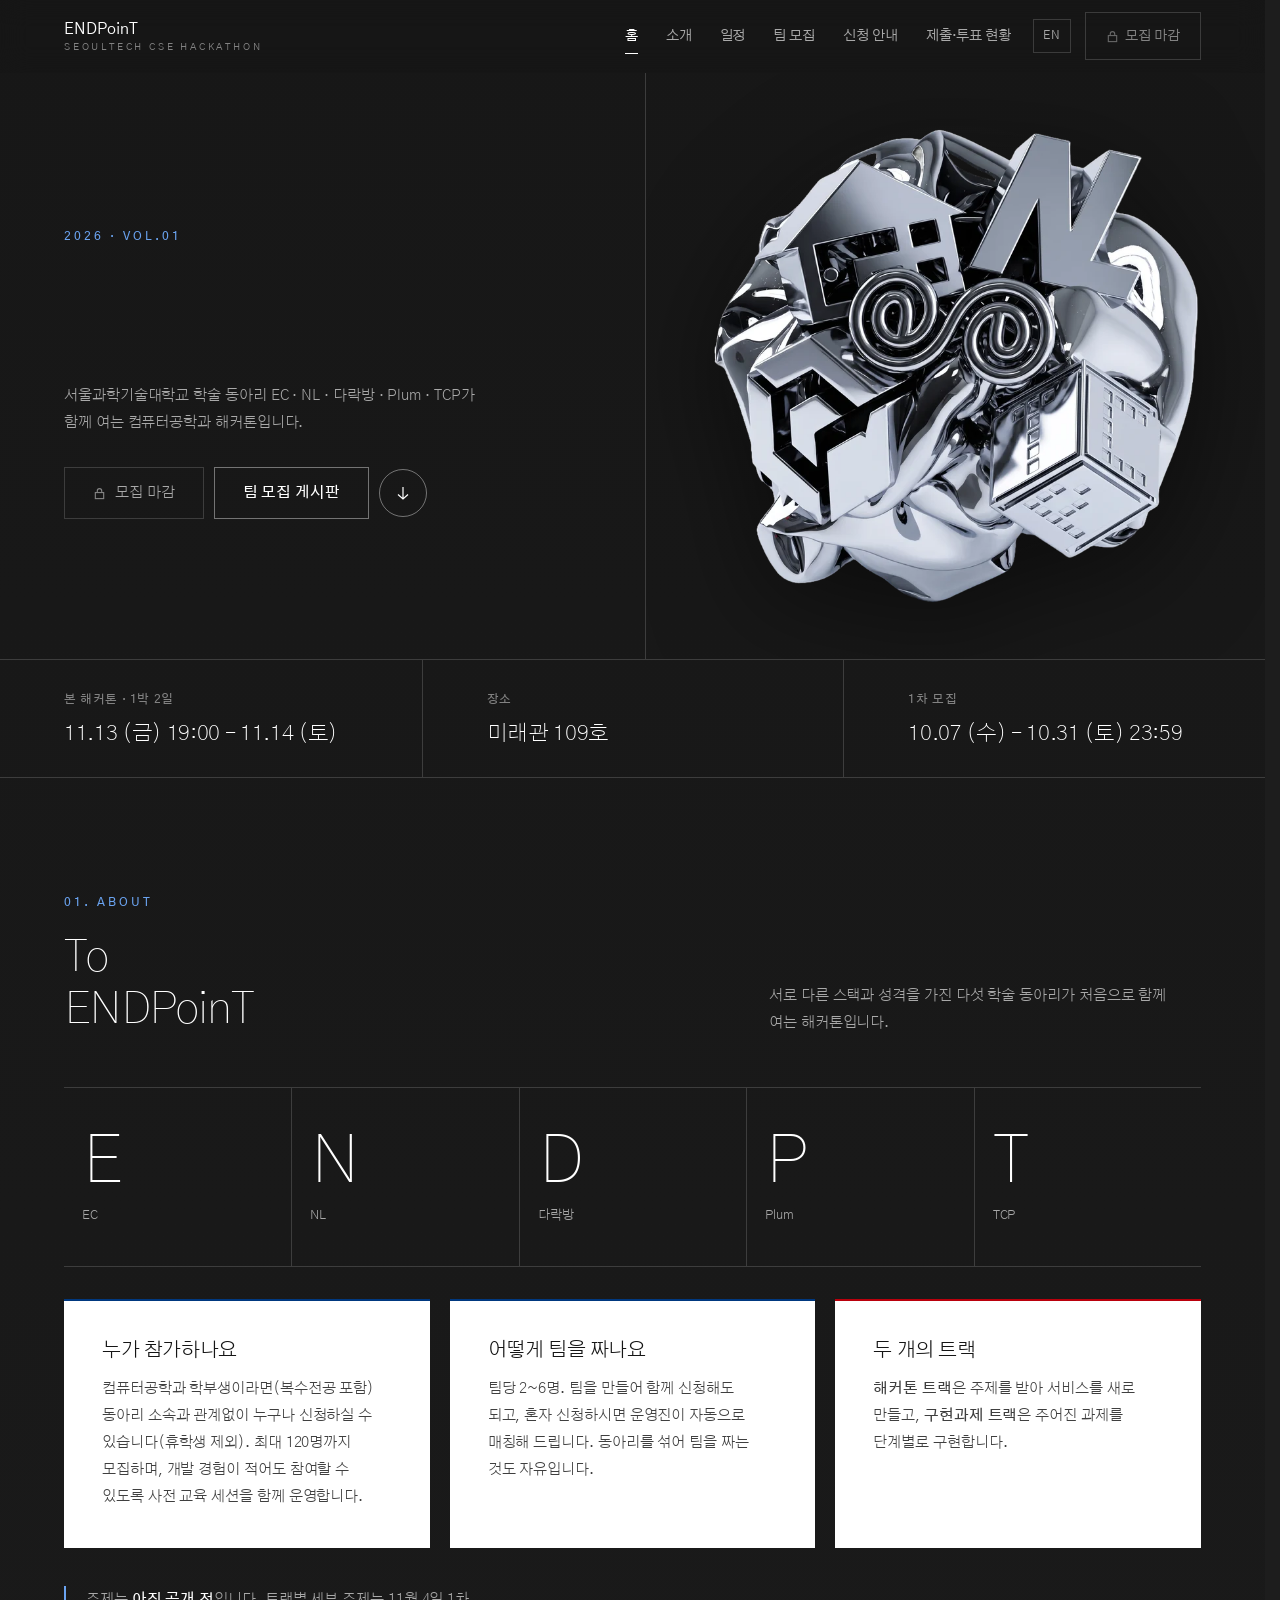
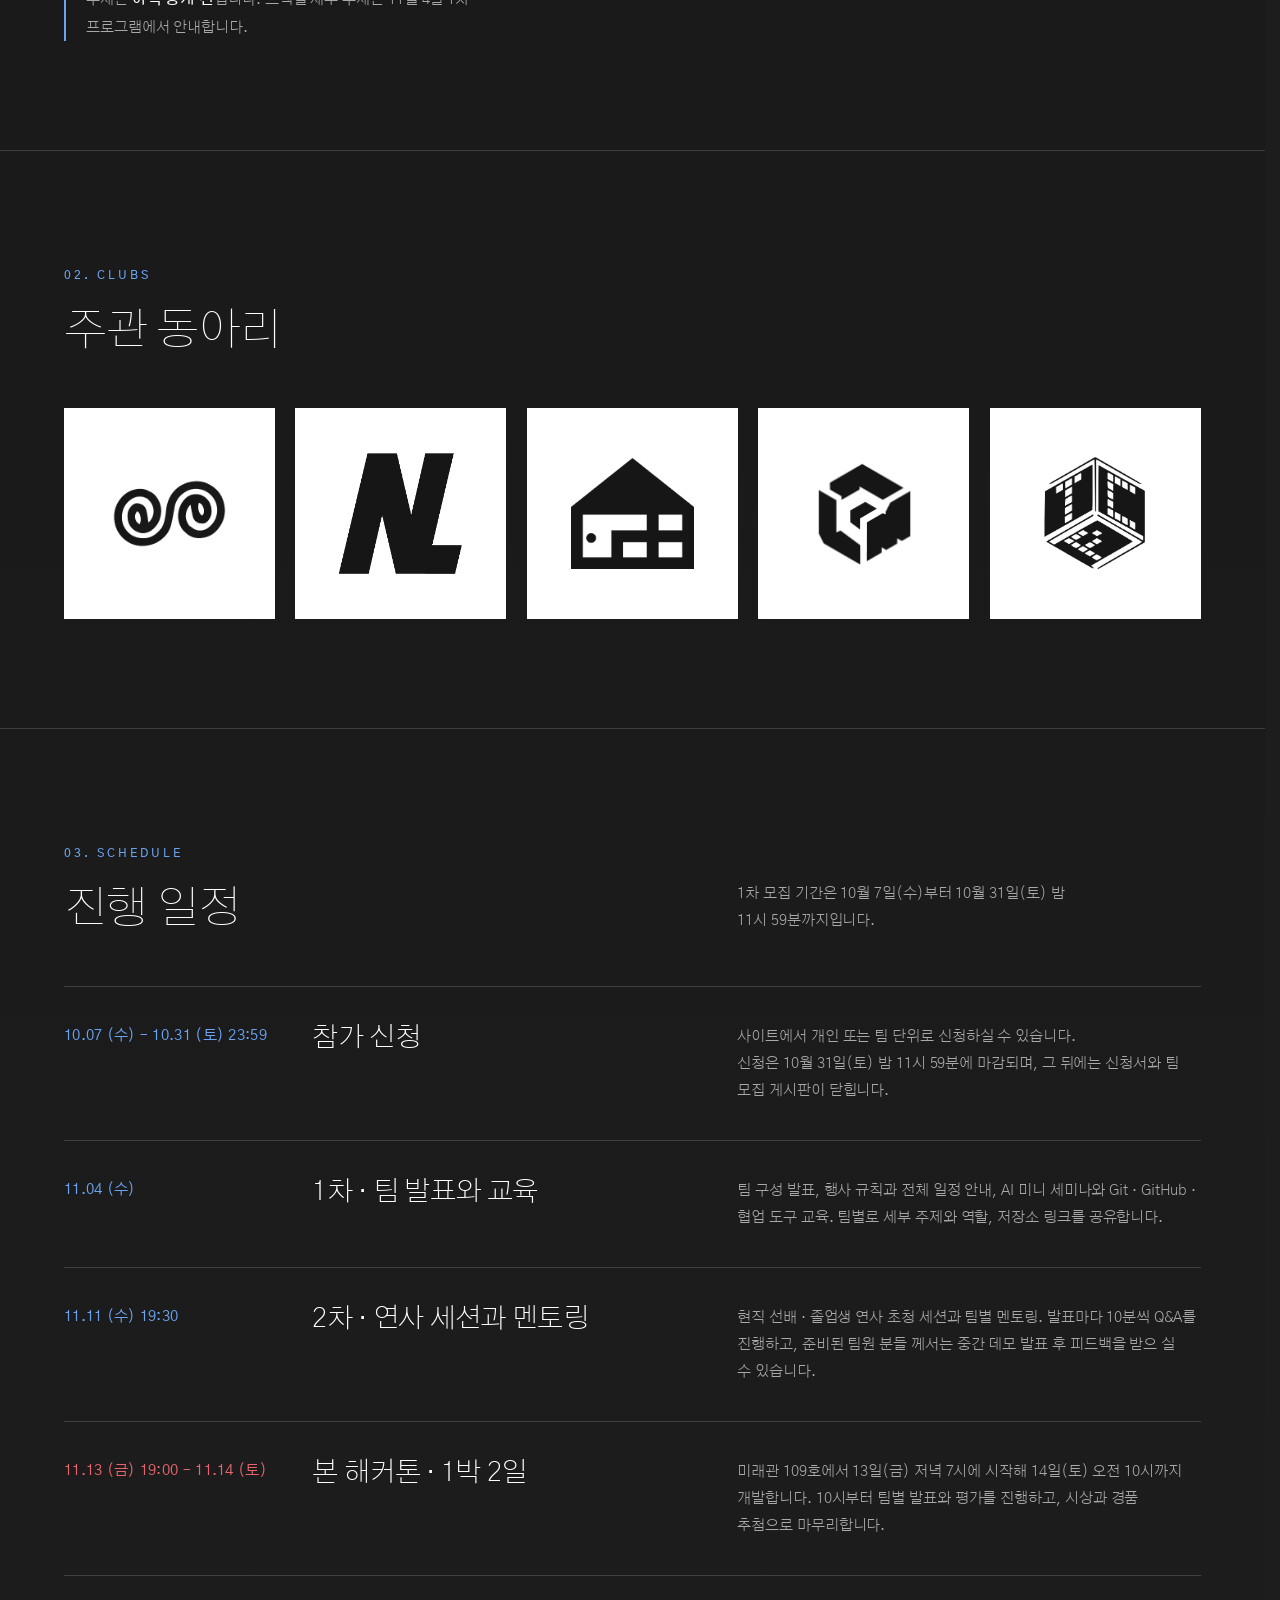
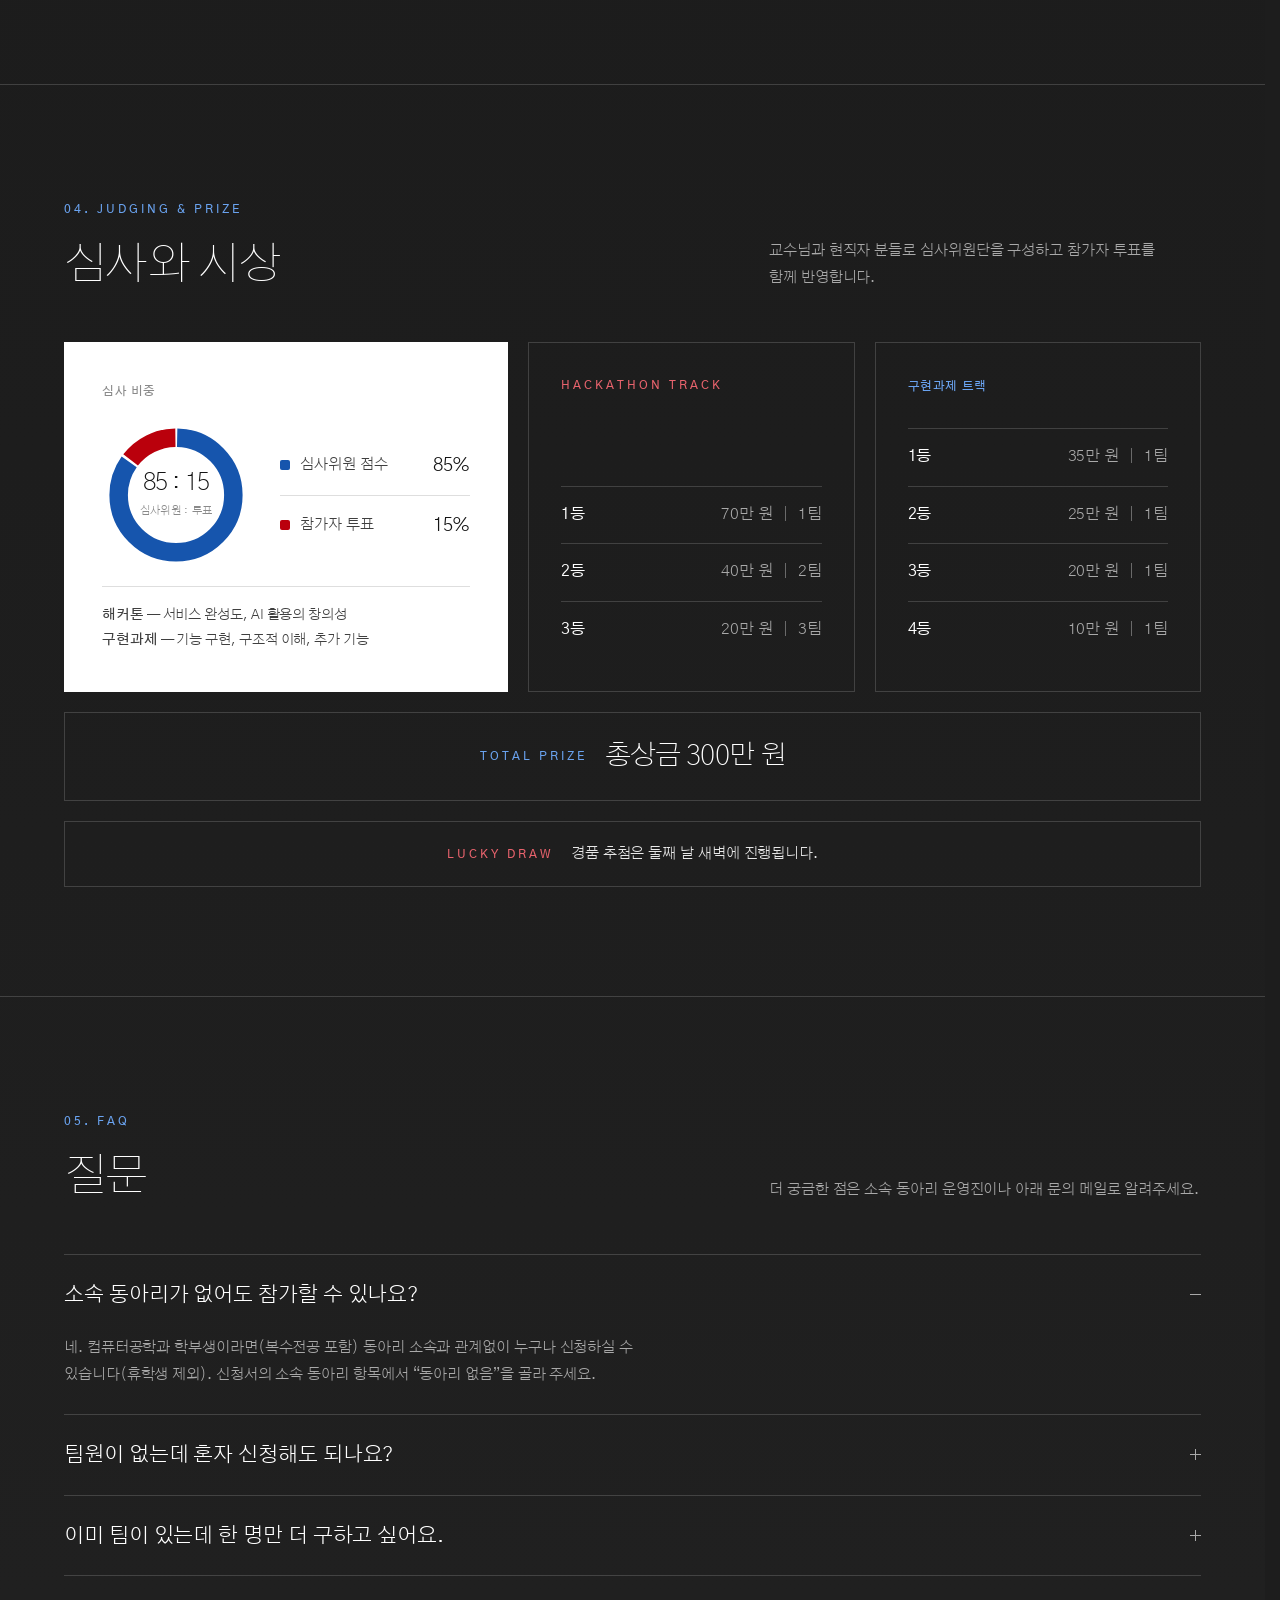
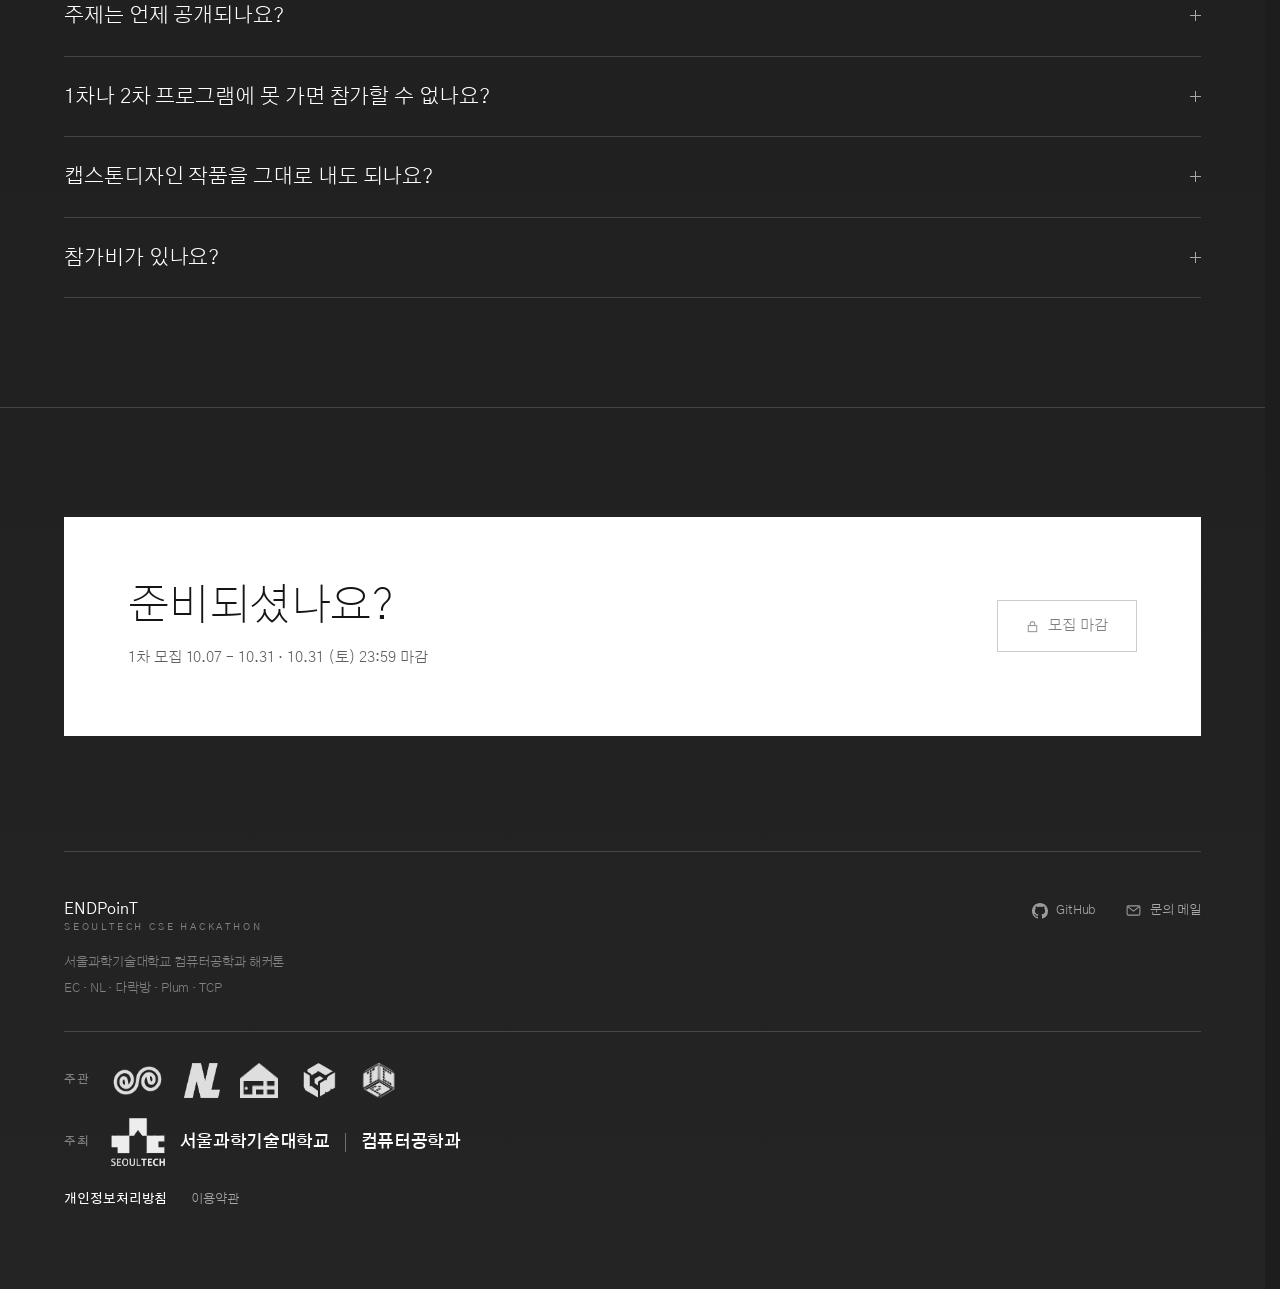
==== index.html @ ab423f7b "메뉴 정리: 행사 페이지 네 곳이 같은 메뉴 · 메인에서 투표로 바로 · '심사안내' 메인을 거쳐 돌아가게 되던 길(제출 → 홈 → 메인 → 현황, 메인 → 현황 → 투표)을 없앤" ====
<!doctype html>
<html lang="ko">
<head>
<meta charset="utf-8">
<meta name="viewport" content="width=device-width, initial-scale=1, viewport-fit=cover">
<meta name="theme-color" content="#191919">
<script>document.documentElement.className+=" js";</script>
<title>ENDPoinT</title>
<meta name="description" content="서울과학기술대학교 컴퓨터공학과 해커톤 ENDPoinT. 컴퓨터공학과 주최 · 5개 학술 동아리 주관, 2026년 11월 13일–14일, 1박 2일.">
<!-- 엠블럼: 탭 아이콘 · 홈 화면 아이콘 -->
<link rel="icon" href="assets/img/icon-192.png" sizes="192x192" type="image/png">
<link rel="icon" href="assets/img/icon-512.png" sizes="512x512" type="image/png">
<link rel="apple-touch-icon" href="assets/img/apple-touch-icon.png">
<!-- 카카오톡·메신저로 링크를 보냈을 때 뜨는 카드 -->
<meta property="og:type" content="website">
<meta property="og:site_name" content="ENDPoinT">
<meta property="og:locale" content="ko_KR">
<meta property="og:title" content="ENDPoinT — 서울과학기술대학교 컴퓨터공학과 해커톤">
<meta property="og:description" content="EC · NL · 다락방 · Plum · TCP가 함께 여는 컴퓨터공학과 해커톤. 2026년 11월 13일–14일, 1박 2일, 미래관 109호.">
<meta property="og:url" content="https://2026endpoint.github.io/">
<link rel="alternate" hreflang="ko" href="https://2026endpoint.github.io/">
<link rel="alternate" hreflang="en" href="https://2026endpoint.github.io/en/">
<meta property="og:image" content="https://2026endpoint.github.io/assets/img/og.jpg">
<meta property="og:image:width" content="1200">
<meta property="og:image:height" content="630">
<meta property="og:image:alt" content="ENDPoinT 엠블럼">
<meta name="twitter:card" content="summary_large_image">
<link rel="preconnect" href="https://fonts.googleapis.com">
<link rel="preconnect" href="https://fonts.gstatic.com" crossorigin>
<link rel="stylesheet" href="https://fonts.googleapis.com/css2?family=Gothic+A1:wght@100;200;300;400;500;600;700&display=swap">
<!-- 로그인·신청서·게시판이 쓰는 구글 서버와 미리 손을 잡아 둔다. 첫 요청에서 DNS 조회와
     TLS 악수에 드는 0.2~0.4초를 페이지가 그려지는 동안 미리 치러 두는 것이다.
     script.googleusercontent.com 은 /exec 가 결과를 넘겨주는 곳이라 같이 걸어 둔다. -->
<!-- 첫 화면을 채우는 엠블럼은 화면 폭에 맞는 크기 하나만 미리 받아 둔다 -->
<link rel="preload" as="image" type="image/webp"
      imagesrcset="assets/img/hero-512.webp 512w, assets/img/hero-768.webp 768w, assets/img/hero-1024.webp 1024w, assets/img/hero-1536.webp 1536w"
      imagesizes="(max-width:1060px) 360px, 520px">
<link rel="preconnect" href="https://accounts.google.com">
<link rel="preconnect" href="https://script.google.com">
<link rel="preconnect" href="https://script.googleusercontent.com">
<style>
:root{
  --ink:#191919; --ink-2:#1F1F1F; --ink-3:#252525;
  --paper:#FFFFFF; --paper-ink:#151515;
  --fg:#E8E8E8; --dim:#A9A9A9; --dim-2:#828282;
  --line:rgba(255,255,255,.16); --line-k:rgba(0,0,0,.13);
  --blue:#6AA3F0; --blue-k:#00387F; --red:#E8636D; --red-k:#BA000C;
  --font:"Gothic A1",-apple-system,BlinkMacSystemFont,"Apple SD Gothic Neo","Malgun Gothic",Pretendard,system-ui,sans-serif;
  --ease:cubic-bezier(.22,.61,.36,1);
  --hdr-rgb:23,23,23;
  --gut:clamp(20px,5vw,76px);
  --maxw:1340px;
}
*{box-sizing:border-box}
html{scroll-behavior:smooth;background:linear-gradient(180deg,#171717 0%,#1A1A1A 30%,#1D1D1D 60%,#212121 85%,#242424 100%);background-repeat:no-repeat;min-height:100vh;-webkit-text-size-adjust:100%;text-size-adjust:100%;overflow-x:hidden}
body{margin:0;color:var(--fg);font-family:var(--font);font-weight:300;font-size:16px;line-height:1.85;
  letter-spacing:-.005em;-webkit-font-smoothing:antialiased;overflow-x:clip}
  
img{max-width:100%;display:block}
h1,h2,h3{margin:0;font-weight:200;letter-spacing:-.02em;line-height:1.14;color:#fff}
p{margin:0}
a{color:inherit}
strong,b{font-weight:500}
.wrap{max-width:var(--maxw);margin:0 auto;padding-inline:var(--gut)}
.lab{font-size:10.5px;letter-spacing:.26em;text-transform:uppercase;font-weight:500;color:var(--dim-2);display:inline-block}
.lab.blue{color:var(--blue)} .lab.red{color:var(--red)}
hr.rule{height:1px;background:var(--line);border:0;margin:0;transform-origin:left}

/* ================= motion ================= */
.js [data-anim]{opacity:0;transform:translateY(20px);
  transition:opacity .95s var(--ease),transform .95s var(--ease);transition-delay:var(--d,0s)}
.js [data-anim].in{opacity:1;transform:none}
.js [data-anim="fade"]{transform:none}
.js [data-anim="line"]{opacity:1;transform:scaleX(0);transition:transform 1.1s var(--ease);transition-delay:var(--d,0s)}
.js [data-anim="line"].in{transform:scaleX(1)}
.js [data-anim="mask"]{opacity:1;transform:none;overflow:hidden;display:block}
.js [data-anim="mask"]>span{display:block;transform:translateY(112%);
  transition:transform 1.05s var(--ease);transition-delay:var(--d,0s)}
.js [data-anim="mask"].in>span{transform:none}
.js [data-anim="plate"]{opacity:0;transform:translateY(26px) scale(.985);
  transition:opacity 1.15s var(--ease),transform 1.15s var(--ease);transition-delay:var(--d,0s)}
.js [data-anim="plate"].in{opacity:1;transform:none}
.wm{white-space:nowrap}
.js .wm span{display:inline-block;opacity:0;transform:translateX(-.34em);filter:blur(4px);
  transition:opacity .62s var(--ease),transform .72s var(--ease),filter .62s var(--ease);
  transition-delay:calc(var(--i,0) * 62ms)}
.js .wm.in span{opacity:1;transform:none;filter:none}
.view{display:none}
.view.on{display:block}
.js .view.on{animation:viewIn .6s var(--ease) both}
/* 떠오르는 움직임(translateY)은 뺐다 — 다른 화면에서 '일정' 등을 누르면 그 움직임 도중에 위치를 재서
   제목이 헤더 밑으로 12px 숨었다 (1008) */
@keyframes viewIn{from{opacity:0}to{opacity:1}}
@media (prefers-reduced-motion:reduce){
  html{scroll-behavior:auto}
  [data-anim],[data-anim].in,.wm span,[data-anim="mask"]>span,.post{opacity:1!important;transform:none!important;transition:none!important;animation:none!important}
  .view.on{animation:none}
  .parallax{transform:none!important}
}

/* ================= header ================= */
header.top{position:sticky;top:0;z-index:60;background:rgba(var(--hdr-rgb),.78);
  -webkit-backdrop-filter:blur(14px) saturate(140%);backdrop-filter:blur(14px) saturate(140%);
  border-bottom:1px solid transparent;transition:border-color .4s var(--ease),background .4s var(--ease)}
header.top.scrolled{border-bottom-color:var(--line);background:rgba(var(--hdr-rgb),.94)}
.top-in{display:grid;grid-template-columns:1fr auto 1fr;align-items:center;gap:16px;min-height:72px}
.top-in>nav{justify-self:end}

/* 헤더 가운데 로그인 위젯 — 사이트 전체의 로그인/로그아웃은 여기서 */
.top-auth{display:flex;align-items:center;justify-content:center;min-height:36px}
.top-auth[hidden]{display:none}   /* 모집 기간이 아닐 때. display:flex 가 기본 [hidden] 을 이기므로 */
.top-auth .g-wide{display:block}
.top-auth .g-icon{display:none}
.top-auth .who{display:flex;align-items:center;gap:10px}
.top-auth .who img{width:28px;height:28px;border-radius:50%;background:rgba(255,255,255,.06);flex-shrink:0}
.top-auth .who .nm{font-size:13px;font-weight:400;color:#fff;max-width:14ch;overflow:hidden;text-overflow:ellipsis;white-space:nowrap}
.top-auth .tiny{height:30px;padding:0 12px;border:1px solid rgba(255,255,255,.34);background:transparent;color:#fff;
  font-family:var(--font);font-size:12px;font-weight:500;cursor:pointer;white-space:nowrap;transition:background .3s var(--ease),color .3s var(--ease)}
.top-auth .tiny:hover{background:#fff;color:#151515}
.top-auth .tiny.fill{background:#fff;color:#151515}
.top-auth .tiny.fill:hover{background:var(--dim)}
.mark{text-decoration:none;display:block;line-height:1.4}
.mark b{display:block;font-size:16px;font-weight:400;letter-spacing:.01em;color:#fff}
.mark span{display:block;font-size:9px;letter-spacing:.28em;text-transform:uppercase;color:var(--dim-2);font-weight:400}
.top nav{display:flex;align-items:center;gap:0;flex-wrap:wrap;justify-content:flex-end}
.top nav a{position:relative;font-size:13.5px;font-weight:400;color:var(--dim);text-decoration:none;padding:8px 14px;transition:color .3s var(--ease)}
.top nav a::after{content:"";position:absolute;left:14px;right:14px;bottom:2px;height:1px;background:#fff;
  transform:scaleX(0);transform-origin:right;transition:transform .45s var(--ease)}
.top nav a:hover{color:#fff}
.top nav a:hover::after,.top nav a.on::after{transform:scaleX(1);transform-origin:left}
.top nav a.on{color:#fff}
.top nav a.apply{margin-left:14px;background:#fff;color:#151515;font-weight:500;padding:11px 20px}
.top nav a.apply::after{display:none}
.top nav a.apply:hover{background:var(--dim)}
/* 모집 기간 밖 — 흰 알약을 조용한 안내 라벨로 (자물쇠 아이콘이 들어가므로 inline-flex) */
.top nav a.apply.gated{display:inline-flex;align-items:center;gap:6px;background:transparent;color:var(--dim-2);
  border:1px solid var(--line);font-weight:400;cursor:default}
.top nav a.apply.gated:hover{background:transparent;color:var(--dim-2)}
/* 언어 전환 (KO ↔ EN) */
.top nav a.lang{margin-left:8px;padding:5px 9px;font-size:11.5px;letter-spacing:.1em;border:1px solid var(--line)}
.top nav a.lang::after{display:none}
.top nav a.lang:hover{border-color:rgba(255,255,255,.5)}
.top nav a.apply.gated svg{opacity:.75}
.progress{position:fixed;top:0;left:0;height:2px;width:100%;transform:scaleX(0);transform-origin:left;
  background:linear-gradient(90deg,var(--blue),#fff);z-index:70;pointer-events:none}

/* ================= hero ================= */
.hero{border-bottom:1px solid var(--line);overflow:hidden}
.hero-grid{display:grid;grid-template-columns:minmax(0,1.02fr) minmax(0,.98fr);min-height:clamp(440px,64vh,660px)}
.hero-txt{padding:clamp(48px,7vw,96px) var(--gut) clamp(44px,6vw,80px);
  max-width:calc(var(--maxw)*.52 + var(--gut));margin-left:auto;width:100%;
  display:flex;flex-direction:column;justify-content:center;gap:22px}
.hero-img{position:relative;border-left:1px solid var(--line);
  background:radial-gradient(58% 56% at 50% 46%,rgba(255,255,255,.07),rgba(255,255,255,0) 72%);
  display:grid;place-items:center;padding:clamp(20px,3.2vw,52px);overflow:hidden}
/* 엠블럼은 가로·세로 둘 다 화면에 맞춰 줄인다 (세로로 짧은 화면에서도 글씨가 밀려나지 않게) */
.hero-img img{display:block;width:auto;height:auto;max-width:100%;max-height:min(56vh,520px);border:0;
  filter:drop-shadow(0 24px 52px rgba(0,0,0,.5))}
@supports (height:1svh){
  .hero-grid{min-height:clamp(440px,64svh,660px)}
  .hero-img img{max-height:min(56svh,520px)}
}
h1.title{font-size:clamp(44px,7.4vw,110px);font-weight:100;line-height:.96;letter-spacing:-.045em;color:#fff;padding-right:.06em;white-space:nowrap}
h1.title .o{color:var(--dim-2)}
.lede{font-size:clamp(18px,2.2vw,26px);font-weight:200;line-height:1.5;color:#fff;max-width:21ch;letter-spacing:-.015em}
.sub{font-size:15px;font-weight:300;line-height:1.95;color:var(--dim);max-width:54ch}
.hero-cta{display:flex;flex-wrap:wrap;gap:10px;margin-top:8px;align-items:center}

/* buttons */
.btn{position:relative;display:inline-flex;align-items:center;justify-content:center;gap:9px;min-height:52px;padding:0 28px;
  font-family:var(--font);font-size:14.5px;font-weight:500;letter-spacing:-.005em;text-decoration:none;cursor:pointer;
  background:#fff;color:#151515;border:1px solid #fff;overflow:hidden;transition:color .4s var(--ease)}
.btn span{position:relative;z-index:1}
/* 모집 기간 밖 — 버튼을 눌리지 않는 안내 라벨로 바꾼다 (href 를 떼므로 포커스도 가지 않는다) */
.btn.gated{background:transparent;color:var(--dim);border-color:var(--line);cursor:default;font-weight:300}
.btn.gated::before{display:none}
.btn.gated:hover{color:var(--dim)}
.btn.gated svg{flex:0 0 auto;opacity:.75}
.btn-k.gated{border-color:rgba(0,0,0,.2);color:rgba(21,21,21,.55)}
.btn-k.gated:hover{color:rgba(21,21,21,.55)}
.btn::before{content:"";position:absolute;inset:0;background:#151515;transform:translateY(101%);transition:transform .45s var(--ease)}
.btn:hover{color:#fff}
.btn:hover::before{transform:none}
.btn-o{background:transparent;color:#fff;border-color:rgba(255,255,255,.4)}
.btn-o::before{background:#fff}
.btn-o:hover{color:#151515;border-color:#fff}
.btn-k{background:#151515;color:#fff;border-color:#151515}
.btn-k::before{background:#fff}
.btn-k:hover{color:#151515}
.btn-sm{min-height:44px;padding:0 18px;font-size:13px}
.arrow{width:48px;height:48px;border-radius:50%;border:1px solid rgba(255,255,255,.4);background:transparent;
  display:grid;place-items:center;cursor:pointer;color:#fff;text-decoration:none;
  transition:background .4s var(--ease),color .4s var(--ease),border-color .4s var(--ease)}
.arrow svg{animation:nudge 2.6s var(--ease) infinite}
@keyframes nudge{0%,72%,100%{transform:translateY(0)}84%{transform:translateY(4px)}}
.arrow:hover{background:#fff;color:#151515;border-color:#fff}

/* facts */
.facts{display:grid;grid-template-columns:repeat(3,minmax(0,1fr));border-bottom:1px solid var(--line)}
.facts>div{padding:28px var(--gut);border-left:1px solid var(--line)}
.facts>div:first-child{border-left:0}
.facts .lab{margin-bottom:9px}
.facts b{display:block;font-size:clamp(17px,1.9vw,22px);font-weight:200;color:#fff;letter-spacing:-.015em;line-height:1.35}

/* sections */
section{padding:clamp(60px,8.5vw,120px) 0;border-bottom:1px solid var(--line);scroll-margin-top:72px;position:relative;overflow:hidden}
.head{display:grid;grid-template-columns:minmax(0,1.12fr) minmax(0,.74fr);gap:clamp(20px,4vw,68px);align-items:end;margin-bottom:clamp(30px,4vw,56px)}
.head h2{font-size:clamp(26px,4vw,46px);font-weight:100;letter-spacing:-.035em}
.head .lab{margin-bottom:18px}
.head p{color:var(--dim);font-size:14.5px;line-height:1.95}

.card{background:var(--paper);color:var(--paper-ink);padding:clamp(26px,3vw,38px);display:flex;flex-direction:column;gap:13px;
  transition:transform .5s var(--ease)}
.card:hover{transform:translateY(-4px)}
.card h3{color:var(--paper-ink);font-size:20px;font-weight:300}
.card p{font-size:14.5px;line-height:1.9;color:#3F3F3F;font-weight:300}
.card .lab{color:#8A8A8A}
.card.blue-top{border-top:2px solid var(--blue-k)}
.card.red-top{border-top:2px solid var(--red-k)}
.cards3{display:grid;grid-template-columns:repeat(3,minmax(0,1fr));gap:clamp(12px,1.6vw,20px)}
.cards2{display:grid;grid-template-columns:repeat(2,minmax(0,1fr));gap:clamp(12px,1.6vw,20px)}

.initials{display:grid;grid-template-columns:repeat(5,minmax(0,1fr));border-top:1px solid var(--line);border-bottom:1px solid var(--line)}
.initials>div{padding:clamp(24px,3.2vw,38px) 18px;border-left:1px solid var(--line);display:flex;flex-direction:column;gap:8px}
.initials>div:first-child{border-left:0}
.initials b{font-size:clamp(40px,5.6vw,70px);font-weight:100;line-height:1;letter-spacing:-.06em;color:#fff}
.initials>div.hl b{color:var(--red)}
.initials span{font-size:13px;color:var(--dim);font-weight:300}

/* --n(열 수)과 --gap 은 소개 패널의 위치 계산에도 쓴다 */
.clubs{--n:5;--gap:clamp(12px,1.6vw,20px);position:relative;display:grid;
  grid-template-columns:repeat(var(--n),minmax(0,1fr));gap:var(--gap)}
/* 엠블럼 하나만 놓는 정사각 칸. 이름·참가 규모·소개를 빼서 로고로만 읽히게 했다. */
/* max-height 가 없으면 3열로 접히는 폭(900~1060px)에서 한 칸이 300px 가까운 정사각형이
   되어 흰 면만 넓어진다. 그 구간에서만 살짝 납작해지고 나머지는 정사각형 그대로다. */
.club{appearance:none;-webkit-appearance:none;border:0;margin:0;padding:0;background:none;font:inherit;color:inherit;
  position:relative;display:block;width:100%;aspect-ratio:1;max-height:230px;cursor:pointer;z-index:3;
  -webkit-tap-highlight-color:transparent}
/* 움직이는 것은 칸(.club)이 아니라 안쪽 흰 면이다. 칸에는 스크롤 등장 효과가 이미 transform 을 쓰고 있다.
   펼칠 때 흰 면을 옮기고 줄이므로 기준점을 왼쪽 위에 둔다 */
.club-face{position:absolute;inset:0;background:var(--paper);display:grid;place-items:center;transform-origin:0 0;
  will-change:transform;transition:transform .75s var(--ease),opacity .45s var(--ease)}
/* 로고마다 가로세로 비가 다르다. 같은 크기의 네모를 주고 그 안에서 비율을 지키게 한다.
   %로 잡아 두면 칸이 커지고 작아져도 로고와 여백의 비가 그대로다. */
.club img{width:58%;height:58%;object-fit:contain}
@media (hover:hover) and (pointer:fine){ .clubs:not(.open) .club:hover .club-face{transform:translateY(-4px)} }
.club:focus-visible{outline:none}
.club:focus-visible .club-face{outline:2px solid var(--blue);outline-offset:3px}

/* 펼침 — 고른 엠블럼은 첫 칸으로, 나머지는 작게 모인다 (PC 는 패널 밑 한 줄, 좁은 화면은 큰 엠블럼 밑 2×2).
   자리(--tx/--ty)와 크기(--s)는 JS 가 잰다. 작은 엠블럼에 올리면(터치는 누르면) 그 동아리로 바뀐다 */
.club.act{z-index:4}
.clubs.open .club-face{transform:translate(var(--tx,0px),var(--ty,0px)) scale(var(--s,1))}
.clubs.open .club:not(.act) .club-face{opacity:.62;
  transition:transform .8s var(--ease) calc(.04s + var(--k,0) * .035s),opacity .45s var(--ease)}
.clubs.open .club:not(.act):hover .club-face,.clubs.open .club:not(.act):focus-visible .club-face{opacity:1;
  transform:translate(var(--tx,0px),calc(var(--ty,0px) - 3px)) scale(var(--s,1));transition:transform .35s var(--ease),opacity .3s var(--ease)}
/* 흰 면은 옮겨 가도 버튼 상자는 제자리에 남아 패널(닫기 버튼 등)을 덮는다. 상자는 마우스를 흘려보내고
   옮겨 간 흰 면만 받는다 (누르면 버튼까지 올라가므로 클릭 처리는 그대로다) */
.clubs.open .club{pointer-events:none}
.clubs.open .club-face{pointer-events:auto}
/* 작은 엠블럼은 영역 아래 여백으로 넘쳐 나온다(영역 높이는 그대로라 아래 내용이 움직이지 않는다).
   넘친 곳 사이의 틈도 영역 안으로 치도록 보이지 않는 받침을 깐다 — 마우스가 큰 엠블럼에서
   작은 엠블럼으로 내려가는 사이에 영역을 벗어난 것으로 보고 닫아 버리지 않게 */
.club-pad{position:absolute;left:0;right:0;top:0;height:var(--reach,0px);z-index:0;pointer-events:none}
.clubs.open .club-pad{pointer-events:auto}

/* 소개 패널 — 첫 칸 오른쪽의 빈자리를 채운다. 높이(--ch)는 엠블럼 칸 높이, 글이 길면 그보다 늘어난다 */
.club-card{--h3:clamp(26px,3vw,38px);--pad:clamp(20px,2.4vw,30px);
  position:absolute;top:0;right:0;left:calc((100% - (var(--n) - 1) * var(--gap)) / var(--n) + var(--gap));
  min-height:var(--ch,100%);z-index:2;padding:var(--pad) clamp(20px,3vw,40px);
  border:1px solid var(--line);background:rgba(255,255,255,.025);
  opacity:0;visibility:hidden;transform:translateX(16px);will-change:transform,opacity;
  transition:opacity .3s var(--ease),transform .45s var(--ease),visibility 0s linear .45s}
.clubs.open .club-card{opacity:1;visibility:visible;transform:none;
  transition:opacity .55s var(--ease) .1s,transform .8s var(--ease) .1s,visibility 0s}

.club-body{display:none;flex-direction:column;gap:12px}
.club-body.on{display:flex}
.club-body h3{font-size:var(--h3);font-weight:100;letter-spacing:-.04em;line-height:1.14;color:#fff}
.club-body p{font-size:14.5px;line-height:1.9;color:var(--dim);font-weight:300;max-width:70ch}
/* 빈자리에 깔리는 동아리 마크 — assets/img/mark-<동아리>.png (흰 마크, 바탕 투명)를 모양 틀(mask)로 써서
   예전 큰 머리글자(E·N·D·P·T)와 같은 옅은 흰색으로 칠한다. 크기는 --mk. EC 마크는 가로로 길고 위아래 여백이 있어
   상자를 넓히고 가운데에 맞춘다 */
.club-body{--mk:clamp(84px,10.5vw,150px)}
.club-body[data-club="ec"]{--mark:url(assets/img/mark-ec.png)}
.club-body[data-club="nl"]{--mark:url(assets/img/mark-nl.png)}
.club-body[data-club="darakbang"]{--mark:url(assets/img/mark-darakbang.png)}
.club-body[data-club="plum"]{--mark:url(assets/img/mark-plum.png)}
.club-body[data-club="tcp"]{--mark:url(assets/img/mark-tcp.png)}
.club-body::after{content:"";position:absolute;right:clamp(14px,2.2vw,28px);bottom:clamp(12px,1.8vw,24px);z-index:-1;pointer-events:none;
  width:var(--mk);height:var(--mk);background:rgba(255,255,255,.05);
  -webkit-mask:var(--mark) right bottom/contain no-repeat;mask:var(--mark) right bottom/contain no-repeat;
  opacity:0;transform:translateY(14px);transition:opacity .2s var(--ease),transform .2s var(--ease)}
.club-body[data-club="ec"]::after{width:calc(var(--mk) * 1.5);-webkit-mask-size:100% auto;mask-size:100% auto;-webkit-mask-position:center;mask-position:center}
/* 휴대폰은 패널이 좁아 마크가 글 뒤로 많이 겹친다 — 조금 작게 */
@media (max-width:720px){.club-body{--mk:64px}}
.clubs.open .club-body.in::after{opacity:1;transform:none;transition:opacity 1s var(--ease) .45s,transform 1.1s var(--ease) .45s}
/* 이름 → 소개 → 링크 순서로 하나씩 올라온다. 동아리를 바꿀 때도 새 글이 다시 하나씩 올라온다 */
.club-body>*{opacity:0;transform:translateY(12px);transition:opacity .2s var(--ease),transform .2s var(--ease)}
.club-body>:nth-child(2){--i:1} .club-body>:nth-child(3){--i:2} .club-body>:nth-child(4){--i:3}
.clubs.open .club-body.in>*{opacity:1;transform:none;
  transition:opacity .6s var(--ease),transform .75s var(--ease);transition-delay:calc(.3s + var(--i,0) * .1s)}

/* 사이트 — 소개 바로 밑에. 앞의 작은 글자는 링크 종류(Website · GitHub · Instagram · Notion) */
.club-link{align-self:flex-start;display:inline-flex;align-items:center;gap:10px;margin-top:-2px;padding-bottom:5px;max-width:100%;
  font-size:13.5px;font-weight:400;color:#fff;text-decoration:none;border-bottom:1px solid rgba(255,255,255,.3);
  transition:border-color .3s var(--ease)}
.club-link .k{font-size:10px;letter-spacing:.2em;text-transform:uppercase;font-weight:500;color:var(--blue);flex-shrink:0}
.club-link .u{min-width:0;overflow:hidden;text-overflow:ellipsis;white-space:nowrap}
.club-link svg{flex-shrink:0;transition:transform .35s var(--ease)}
.club-link:hover{border-bottom-color:#fff}
.club-link:hover svg{transform:translate(2px,-2px)}
.club-link:focus-visible{outline:2px solid var(--blue);outline-offset:4px}
/* 휴대폰 폭에서는 주소가 잘리지 않게 링크 종류 글자를 뺀다 (주소만 봐도 어디인지 안다) */
@media (max-width:560px){ .club-link .k{display:none} }

@media (prefers-reduced-motion:reduce){
  .club-face,.club-card,.club-body>*,.club-body::after{transition:none!important}
}

.emrow{display:flex;align-items:center;gap:clamp(22px,3.6vw,52px);flex-wrap:wrap}
.emrow img{height:clamp(30px,3.6vw,42px);width:auto;opacity:.85;transition:opacity .4s var(--ease)}
.emrow img:hover{opacity:1}

.slot{display:grid;grid-template-columns:210px minmax(0,1fr) minmax(0,1.2fr);gap:clamp(16px,3vw,48px);
  padding:clamp(24px,3vw,36px) 0;border-top:1px solid var(--line);align-items:start;transition:background .45s var(--ease)}
.slot:last-of-type{border-bottom:1px solid var(--line)}
.slot time{font-size:14.5px;font-weight:400;color:var(--blue);letter-spacing:.02em;font-style:normal}
.slot.fin time{color:var(--red)}
.slot h3{font-size:clamp(20px,2.3vw,28px);font-weight:200;letter-spacing:-.025em;word-break:keep-all}
.slot p{font-size:14.5px;line-height:1.95;color:var(--dim);font-weight:300}

.bar{display:flex;flex-direction:column;gap:9px;margin-top:4px}
.bar .r{display:flex;justify-content:space-between;align-items:baseline;font-size:15px;font-weight:400;color:var(--paper-ink)}
.bar .t{height:6px;background:#E8E8E8;overflow:hidden}
.bar .f{height:100%;background:var(--blue-k);transform:scaleX(0);transform-origin:left;
  transition:transform 1.3s var(--ease);transition-delay:var(--d,.1s)}
.bar .f.red{background:var(--red-k)}
.in .bar .f,.bar.in .f,html:not(.js) .bar .f{transform:scaleX(1)}
.rows{display:flex;flex-direction:column}
.rows .r{display:flex;justify-content:space-between;align-items:center;padding:14px 0;border-top:1px solid var(--line);font-size:15.5px;font-weight:300}
.rows .r:first-child{border-top:0}
.rows .r b{font-weight:400;color:#fff}
.rows .r span{color:var(--dim)}

details.faq{border-top:1px solid var(--line)}
details.faq:last-of-type{border-bottom:1px solid var(--line)}
details.faq summary{cursor:pointer;list-style:none;padding:24px 0;font-size:clamp(16px,1.9vw,21px);font-weight:300;color:#fff;
  display:flex;align-items:center;justify-content:space-between;gap:20px;transition:color .3s var(--ease)}
details.faq summary:hover{color:var(--blue)}
details.faq summary::-webkit-details-marker{display:none}
details.faq summary::after{content:"";width:11px;height:11px;flex-shrink:0;
  background:linear-gradient(currentColor,currentColor) center/100% 1px no-repeat,
             linear-gradient(currentColor,currentColor) center/1px 100% no-repeat;
  transition:transform .4s var(--ease);color:var(--dim)}
details.faq[open] summary::after{transform:rotate(90deg);
  background:linear-gradient(currentColor,currentColor) center/100% 1px no-repeat}
details.faq p{padding:0 0 26px;font-size:14.5px;line-height:1.95;color:var(--dim);max-width:76ch;font-weight:300;
  animation:faqIn .5s var(--ease) both}
@keyframes faqIn{from{opacity:0;transform:translateY(-6px)}to{opacity:1;transform:none}}

.cta{background:var(--paper);color:var(--paper-ink);padding:clamp(36px,5vw,68px);display:grid;
  grid-template-columns:minmax(0,1fr) auto;gap:clamp(20px,3vw,44px);align-items:center}
.cta h2{color:var(--paper-ink);font-size:clamp(25px,3.6vw,44px);font-weight:200;letter-spacing:-.035em}
.cta p{color:#5E5E5E;font-size:14.5px;margin-top:14px;font-weight:300}


footer{padding:clamp(44px,5vw,72px) 0 clamp(52px,6vw,80px);color:var(--dim-2);font-size:13px;line-height:1.95;font-weight:300}
footer .f-in{display:grid;grid-template-columns:minmax(0,1fr) auto;gap:32px;align-items:start}
footer a{color:var(--dim);text-decoration:none;display:block;transition:color .3s var(--ease)}
footer a:hover{color:#fff}
.f-links{display:flex;gap:30px;flex-wrap:wrap}
.f-legal{display:flex;gap:24px;flex-wrap:wrap;margin-top:22px;font-size:12.5px}
.f-legal a{display:inline}
.f-legal a.pp{color:#fff;font-weight:500}
.host{display:flex;align-items:center;gap:22px;margin-top:30px;padding-top:26px;border-top:1px solid var(--line);flex-wrap:wrap}
/* 주관(동아리) 줄 밑에 주최(학과) 줄이 이어진다 — 두 줄 사이에는 선을 다시 긋지 않는다 */
.host-by+.host{margin-top:16px;padding-top:0;border-top:0}
/* 주관 동아리 엠블럼 — 누르면 그 동아리 사이트로 (02. Clubs 의 링크와 같다). 흰 마크라 어두운 바탕에 그대로 쓴다.
   마크마다 그림 안 여백이 달라 눈으로 보는 높이가 비슷하도록 높이를 따로 준다 (EC 는 가로로 길고 위아래 여백이 크다) */
.host-clubs{display:flex;align-items:center;flex-wrap:wrap;gap:4px 20px}
.host-club{display:inline-flex;align-items:center;justify-content:center;height:44px;opacity:.85;transition:opacity .3s var(--ease)}
.host-club:hover,.host-club:focus-visible{opacity:1}
.host-club:focus-visible{outline:2px solid var(--blue);outline-offset:4px}
.host-club img{display:block;height:35px;width:auto}
.hc-ec img{height:53px}
.hc-plum img{height:42px}
.hc-tcp img{height:37px}
html[lang=en] .host>.lab{min-width:10.8em}   /* 'HOSTED BY' · 'ORGANIZED BY' 뒤 내용이 같은 선에서 시작하게 */
@media (max-width:560px){.host-clubs{gap:4px 16px}.host-club img{height:25px}.hc-ec img{height:38px}.hc-plum img{height:30px}.hc-tcp img{height:27px}}
.dept{display:flex;align-items:center;gap:15px;flex-wrap:wrap}
.dept-mark{height:48px;width:auto;opacity:.92}
.dept-name,.dept-sub{font-size:17px;font-weight:600;color:#fff;letter-spacing:-.02em;line-height:1.2}
.dept-bar{width:1px;height:19px;background:rgba(255,255,255,.34)}
@media (max-width:560px){
  .dept{gap:11px}
  .dept-mark{height:38px}
  .dept-name,.dept-sub{font-size:14.5px}
  .dept-bar{height:15px}
}

/* apply */
.fields{display:grid;grid-template-columns:repeat(3,minmax(0,1fr))}
.fields>div{box-shadow:0 0 0 1px var(--line);padding:22px;display:flex;flex-direction:column;gap:8px;transition:background .45s var(--ease)}
.fields>div:hover{background:rgba(255,255,255,.05)}
.fields b{font-size:15px;font-weight:400;color:#fff}
.chips{display:flex;flex-wrap:wrap;gap:8px;margin-top:6px}
br.opt{display:inline}
@media (max-width:820px){br.opt{display:none}}
.chip{padding:10px 15px;border:1px solid var(--line);font-size:13px;color:var(--dim);font-weight:300}
.stack{border:1px solid var(--line)}
.stack>div{padding:22px 24px;border-bottom:1px solid var(--line)}
.stack>div:last-child{border-bottom:0}
.stack b{display:block;font-size:16px;font-weight:200;color:#fff;margin-top:6px}

/* ==============================================================
   로딩 표시 — 안드로이드 킷캣(Holo)의 원형 인디케이터.
   원 전체가 일정하게 돌고, 그 위에서 호가 늘었다 줄었다 한다.
   회색 한 톤이라 어느 배경에 놓아도 튀지 않는다.
   ============================================================== */
.spin{display:inline-block;width:26px;height:26px;flex-shrink:0;
  animation:spin-rot 2s linear infinite;transform-origin:50% 50%}
.spin circle{fill:none;stroke:#8A8A8A;stroke-width:3.2;stroke-linecap:butt;
  stroke-dasharray:6 120;stroke-dashoffset:0;
  animation:spin-arc 1.5s ease-in-out infinite}
.spin.sm{width:16px;height:16px}
.spin.sm circle{stroke-width:4.4}
.spin.ink circle{stroke:currentColor}
@keyframes spin-rot{to{transform:rotate(360deg)}}
/* 호가 짧게 시작해 4분의 3까지 자랐다가 다시 오므라든다 — 아주 사라지지는 않는다 */
@keyframes spin-arc{
  0%  {stroke-dasharray:6 120;stroke-dashoffset:0}
  50% {stroke-dasharray:56 120;stroke-dashoffset:-20}
  100%{stroke-dasharray:56 120;stroke-dashoffset:-70}
}
/* 로딩 한 줄 — 표시 + 설명 */
.loading{display:flex;align-items:center;gap:12px;
  font-size:13.5px;font-weight:300;color:var(--dim);padding:10px 0}
.loading.pad{padding:clamp(28px,4vw,46px) 0;justify-content:flex-start}
/* 버튼 안에 들어갈 때 */
.btn .spin{margin-right:8px;vertical-align:-2px}
/* 결과를 기다리는 동안 눌리지 않게 */
.wait{pointer-events:none}
@media (prefers-reduced-motion:reduce){
  .spin{animation-duration:3.4s}
  .spin circle{animation:none;stroke-dasharray:38 120}
}

/* teams — 로그인 게이트 */
/* display:flex 가 브라우저 기본 [hidden] 을 이기므로 명시적으로 숨긴다 */
.tb-gate[hidden],.tb-form[hidden],#tb-body[hidden]{display:none}
.tb-gate{border:1px solid var(--line);padding:clamp(26px,3.4vw,40px);margin-top:clamp(30px,4vw,52px);
  display:flex;align-items:center;justify-content:space-between;gap:clamp(20px,3vw,40px);flex-wrap:wrap}
.tb-gate .t{display:flex;flex-direction:column;gap:9px;max-width:56ch}
.tb-gate .t b{font-size:clamp(18px,2.2vw,23px);font-weight:200;color:#fff;letter-spacing:-.02em}
.tb-gate .t span{font-size:13.5px;color:var(--dim);font-weight:300;line-height:1.85}
.tb-act{display:flex;flex-direction:column;gap:12px;align-items:flex-start}
.tb-demo{display:flex;gap:8px;flex-wrap:wrap;align-items:center}
.tb-demo .lab{margin-right:2px}

/* 모집 기간 안내 — 신청서 자리에 대신 뜬다 */
.gatebox[hidden]{display:none}
.gatebox{border:1px solid var(--line);padding:clamp(30px,4vw,52px);margin-top:clamp(20px,2.6vw,30px);
  display:flex;flex-direction:column;gap:11px;align-items:flex-start}
.gatebox b{font-size:clamp(20px,2.6vw,27px);font-weight:200;color:#fff;letter-spacing:-.02em;line-height:1.24}
.gatebox p{font-size:14px;color:var(--dim);font-weight:300;max-width:58ch}
.gatebox .when{font-size:12.5px;color:var(--dim-2);letter-spacing:.04em}
.gatebox .row{margin-top:10px}
/* 로컬에서만 보이는 미리보기 안내 (배포된 사이트에는 뜨지 않는다) */
.gatedev{margin-top:14px;padding:12px 14px;border:1px dashed rgba(106,163,240,.45);font-size:12.5px;color:var(--dim);line-height:1.8}
.gatedev code{font-family:ui-monospace,SFMono-Regular,Menlo,monospace;font-size:12px;color:var(--blue)}

/* 내 상태 패널 */
.mine .who{display:flex;align-items:center;gap:10px}
.mine .who img{width:32px;height:32px;border-radius:50%;background:rgba(255,255,255,.05)}
.mine .row{display:flex;gap:8px;flex-wrap:wrap;margin-top:10px}
.mine .row .btn{flex:1 1 auto;padding:0 14px;white-space:nowrap}
/* 내 상태 패널은 버튼 셋(모집글·팀 찾기·로그아웃)이 한 줄에 들어가도록 조금 더 넓게 */
.pagehead:has(.mine){grid-template-columns:minmax(0,1.05fr) minmax(0,.95fr)}

/* 카드 — 작성자 이름 (비우면 아예 표시하지 않는다) */
.post .who{font-size:12.5px;color:#7E7E7E;font-weight:300;margin-top:-4px}
.post .who b{font-weight:500;color:#4E4E4E}

/* 모집 완료된 팀 카드 */
.post.done{border-top:2px solid var(--blue-k)}
.badge.done{color:var(--blue-k);border-color:var(--blue-k)}
.post .intro{font-size:13.5px;line-height:1.85;color:#4E4E4E;font-weight:300;flex-grow:1}
.post .gh{display:inline-flex;align-items:center;gap:6px;font-size:12.5px;color:var(--blue-k);
  text-decoration:underline;text-underline-offset:3px;word-break:break-all}
.post .gh.none{color:#9A9A9A;text-decoration:none}

/* 카드 안 편집 폼 (흰 카드 위라 밝은 입력칸을 쓴다) */
.tb-edit{display:flex;flex-direction:column;gap:12px;margin-top:4px}
.tb-edit label{display:flex;flex-direction:column;gap:5px}
.tb-edit .lab{color:#8A8A8A}
.tb-in{width:100%;background:#F4F4F4;border:1px solid var(--line-k);color:var(--paper-ink);
  font-family:var(--font);font-size:13.5px;font-weight:300;padding:9px 11px;line-height:1.7}
.tb-in:focus{outline:none;border-color:var(--blue-k)}
textarea.tb-in{resize:vertical;min-height:74px}
.tb-edit .row{display:flex;gap:8px;flex-wrap:wrap;align-items:center;padding-top:4px}
.tb-edit .num{display:flex;gap:8px;align-items:center}
.tb-edit .num .tb-in{width:76px}
.tb-edit .tb-opt{display:flex;flex-direction:row;align-items:center;gap:9px;cursor:pointer;
  font-size:12.5px;font-weight:300;color:#4E4E4E;padding:2px 0}
.tb-edit .tb-opt input{position:static;width:15px;height:15px;opacity:1;pointer-events:auto;
  accent-color:var(--blue-k);cursor:pointer;flex-shrink:0;margin:0}
.tb-edit .tb-opt span{display:inline;min-height:0;padding:0;border:0;background:none;color:inherit;font-weight:inherit}
select.tb-in{appearance:none;-webkit-appearance:none;border-radius:0;
  background-image:linear-gradient(45deg,transparent 50%,#7E7E7E 50%),linear-gradient(135deg,#7E7E7E 50%,transparent 50%);
  background-position:calc(100% - 15px) 51%,calc(100% - 10px) 51%;background-size:5px 5px;background-repeat:no-repeat}
/* 수정 중에는 카드가 들썩이지 않게 한다 (입력하는데 움직이면 거슬린다) */
.post.editing,.post.editing:hover{transform:none;animation:none}
/* 서버 응답을 기다리는 동안 — 누른 버튼만 또렷하게 남긴다 */
.wait .btn:not([disabled]),.wait a{opacity:.4}

/* 팀 등록 폼 */
.tb-form{border:1px solid var(--line);padding:clamp(22px,2.8vw,32px);margin-top:clamp(20px,2.6vw,28px);
  display:flex;flex-direction:column;gap:18px}
.tb-form .grid{display:grid;grid-template-columns:repeat(2,minmax(0,1fr));gap:18px clamp(20px,2.6vw,34px)}
.tb-form .row{display:flex;gap:10px;flex-wrap:wrap;align-items:center}
.tb-msg{font-size:13.5px;font-weight:300;padding:12px 0;color:var(--blue)}
.tb-msg.err{color:var(--red)}

/* teams */
.tabs{display:flex;gap:0;border-bottom:1px solid var(--line)}
.tab{position:relative;background:transparent;border:0;cursor:pointer;font-family:var(--font);font-size:15px;font-weight:400;
  color:var(--dim-2);padding:16px 0;margin-right:32px;transition:color .35s var(--ease)}
.tab::after{content:"";position:absolute;left:0;right:0;bottom:-1px;height:1px;background:#fff;
  transform:scaleX(0);transform-origin:right;transition:transform .45s var(--ease)}
.tab:hover{color:#fff}
.tab[aria-selected="true"]{color:#fff}
.tab[aria-selected="true"]::after{transform:scaleX(1);transform-origin:left}
.filters{display:flex;align-items:center;gap:8px;flex-wrap:wrap;padding:22px 0;border-bottom:1px solid var(--line)}
.chipbtn{min-height:38px;padding:0 16px;border:1px solid var(--line);background:transparent;cursor:pointer;
  font-family:var(--font);font-size:13px;color:var(--dim);font-weight:300;transition:all .35s var(--ease)}
.chipbtn:hover{color:#fff;border-color:rgba(255,255,255,.38)}
.chipbtn[aria-pressed="true"]{background:#fff;color:#151515;border-color:#fff;font-weight:500}
.posts{display:grid;grid-template-columns:repeat(3,minmax(0,1fr));gap:clamp(12px,1.6vw,20px);margin-top:clamp(22px,3vw,34px)}
.post{background:var(--paper);color:var(--paper-ink);padding:26px 26px 22px;display:flex;flex-direction:column;gap:13px;
  animation:postIn .7s var(--ease) both;animation-delay:var(--d,0s);
  transition:transform .5s var(--ease)}
@keyframes postIn{from{opacity:0;transform:translateY(16px)}to{opacity:1;transform:none}}
.post:hover{transform:translateY(-4px)}
.post .hd{display:flex;align-items:center;justify-content:space-between;gap:12px}
.badge{font-size:10px;letter-spacing:.18em;text-transform:uppercase;font-weight:500;color:var(--blue-k);
  border:1px solid var(--blue-k);padding:4px 9px}
.badge.red{color:var(--red-k);border-color:var(--red-k)}
.post h3{color:var(--paper-ink);font-size:17px;line-height:1.5;font-weight:400}
.post p{font-size:13.5px;line-height:1.85;color:#4E4E4E;flex-grow:1;font-weight:300}
.tags{display:flex;flex-wrap:wrap;gap:6px}
.tag{font-size:11.5px;padding:4px 9px;background:#F1F1F1;color:#4E4E4E;font-weight:300}
.post .ft{display:flex;align-items:center;justify-content:space-between;gap:12px;padding-top:15px;border-top:1px solid var(--line-k)}
.post .ft small{font-size:12px;color:#7E7E7E}
.post .ft .row{display:flex;gap:6px;flex-wrap:wrap;justify-content:flex-end}

/* 지원 현황 탭 — 카드는 위의 .post 를 그대로 쓴다 */
.filters[hidden]{display:none}
.tab .cnt{display:inline-block;min-width:19px;margin-left:8px;padding:0 6px;border-radius:10px;background:var(--red);
  color:#fff;font-size:11px;font-weight:500;line-height:19px;text-align:center;vertical-align:1px}
.tab .cnt[hidden]{display:none}
.sechd{grid-column:1/-1;display:flex;align-items:baseline;gap:10px;padding-top:10px;color:#fff;font-size:16px;font-weight:300}
.sechd:first-child{padding-top:0}
.sechd small{font-size:12.5px;color:var(--dim-2)}
.posts .none{grid-column:1/-1}
.badge.gray{color:#8A8A8A;border-color:#BDBDBD}
.badge.solid{background:var(--blue-k);color:#fff}
.post .kv{display:flex;flex-direction:column;gap:2px}
.post .kv .k{font-size:10.5px;letter-spacing:.14em;color:#8A8A8A;font-weight:500}
.post .txt{font-size:13.5px;line-height:1.85;color:#4E4E4E;font-weight:300;white-space:pre-wrap;word-break:break-word}
.post .hint{font-size:12.5px;line-height:1.75;color:#7E7E7E;font-weight:300}
.post .warn{font-size:12.5px;line-height:1.75;color:var(--red-k);font-weight:400}
.post .good{font-size:12.5px;line-height:1.75;color:var(--blue-k);font-weight:400}
.post .contact{padding:11px 13px;background:#F1F1F1;font-size:13.5px;line-height:1.8;color:var(--paper-ink)}
.post .contact a{color:var(--blue-k);text-underline-offset:3px}
.post .lnk{background:none;border:0;padding:0;font:inherit;color:var(--blue-k);text-decoration:underline;
  text-underline-offset:3px;cursor:pointer}
.post .btn.gated[data-act]{cursor:pointer}
/* 지원서 폼 (위쪽 어두운 패널) */
.tb-form .ro{padding:9px 0;border-bottom:1px solid var(--line);color:#fff;font-size:15px;font-weight:300;line-height:1.7}
.tb-form .ro small{color:var(--dim-2);font-size:12.5px;margin-left:6px}
.mine{border:1px solid var(--line);padding:26px;display:flex;flex-direction:column;gap:11px}
.mine[hidden]{display:none}   /* display:flex 가 브라우저 기본 [hidden] 을 이기므로 */
.mine b{font-size:20px;font-weight:200;color:#fff}
.pagehead{display:grid;grid-template-columns:minmax(0,1.3fr) minmax(0,.7fr);gap:clamp(24px,4vw,60px);align-items:start}
h1.ptitle{font-size:clamp(32px,5vw,58px);font-weight:100;letter-spacing:-.04em}

@media (max-width:1060px){
  .hero-grid{grid-template-columns:1fr}
  .hero-img{border-left:0;border-top:1px solid var(--line);order:-1;padding:clamp(14px,3.4vw,28px)}
  .hero-grid{min-height:0}
  .hero-img img{max-height:min(38vh,340px)}
  .hero-txt{max-width:none;margin:0}
  .clubs{--n:3}
  .fields,.posts,.cards3{grid-template-columns:repeat(2,minmax(0,1fr))}
  .head,.pagehead,.cta{grid-template-columns:1fr}
  .slot{grid-template-columns:160px minmax(0,1fr)}
  .slot p{grid-column:2}
  }
@media (max-width:720px){
  /* 탭이 네 개가 되어 폭이 모자란다 — 줄바꿈 없이 옆으로 밀어 볼 수 있게 한다 */
  .tabs{overflow-x:auto;overflow-y:hidden;scrollbar-width:none;-webkit-overflow-scrolling:touch}
  .tabs::-webkit-scrollbar{display:none}
  .tab{flex:0 0 auto;white-space:nowrap;margin-right:22px}
  .tab::after{bottom:0}
  .hero-img img{max-height:min(32vh,280px)}
  .facts{grid-template-columns:1fr}
  .facts>div{border-left:0;border-top:1px solid var(--line)}
  .facts>div:first-child{border-top:0}
  .initials{grid-template-columns:repeat(2,minmax(0,1fr))}
  .initials>div{border-left:1px solid var(--line);border-top:1px solid var(--line)}
  .fields,.posts,.cards3,.cards2,.tb-form .grid{grid-template-columns:1fr}
  .slot{grid-template-columns:1fr;gap:10px}
  .slot p{grid-column:1}
  .top nav a{padding:7px 8px;font-size:12.5px}
  .top nav a.apply{padding:10px 14px;margin-left:6px}
  .top nav a.sm-hide{display:none}
  .top nav span.sm-hide{display:none}
  .mark span{display:none}
  /* 좁은 화면: 양옆은 제 너비만 쓰고 가운데 위젯이 남은 공간 중앙에 온다 (메뉴가 줄바꿈되지 않게) */
  .top-in{min-height:60px;gap:8px;grid-template-columns:auto 1fr auto}
  /* 좁은 화면: 가운데에는 G 아이콘 또는 아바타+로그아웃만 */
  .top-auth .g-wide{display:none}
  .top-auth .g-icon{display:block}
  .top-auth .who .nm{display:none}
  .top-auth .who{gap:6px}
  .top-auth .tiny{padding:0 9px;font-size:11.5px;height:28px}
}
@media (max-width:400px){
  /* 아주 좁은 화면: '신청 안내' 는 바로 옆 '참가 신청' 버튼과 같은 곳으로 가므로 숨겨 한 줄을 지킨다 */
  .top nav a[data-nav="/apply"]{display:none}
  .hero-cta .btn{flex:1 1 100%}
  footer .f-in{grid-template-columns:1fr}
}

@media (max-width:1060px){@supports (height:1svh){.hero-img img{max-height:min(38svh,340px)}}}
@media (max-width:720px){@supports (height:1svh){.hero-img img{max-height:min(32svh,280px)}}}
/* 가로로 눕힌 폰처럼 세로가 아주 짧은 화면: 엠블럼을 글 옆으로 되돌린다 */
@media (max-width:1060px) and (max-height:540px) and (orientation:landscape){
  .hero-grid{grid-template-columns:minmax(0,1fr) minmax(0,.82fr)}
  .hero-img{order:0;border-top:0;border-left:1px solid var(--line);padding:clamp(12px,2.4vw,24px)}
  .hero-img img{max-height:min(68vh,250px)}
  .hero-txt{padding-top:clamp(24px,5vw,40px);padding-bottom:clamp(24px,5vw,40px)}
  @supports (height:1svh){.hero-img img{max-height:min(68svh,250px)}}
}

/* ================= apply form ================= */
.af{border:1px solid var(--line);margin-top:clamp(20px,2.6vw,30px);scroll-margin-top:92px}

/* 로그인 게이트 */
.af-gate{padding:clamp(24px,3vw,36px);display:flex;align-items:center;justify-content:space-between;
  gap:clamp(18px,2.4vw,34px);flex-wrap:wrap;border-bottom:1px solid var(--line)}
.af-gate .t{display:flex;flex-direction:column;gap:7px;min-width:min(100%,32ch)}
.af-gate .t b{font-size:clamp(17px,2vw,21px);font-weight:200;color:#fff;letter-spacing:-.02em}
.af-gate .t span{font-size:13.5px;color:var(--dim);font-weight:300;line-height:1.8}
.af-who{display:flex;align-items:center;gap:13px}
.af-who img{width:38px;height:38px;border-radius:50%;flex-shrink:0;background:rgba(255,255,255,.05)}
.af-who .m{display:flex;flex-direction:column;line-height:1.5;min-width:0}
.af-who .m b{font-size:15px;font-weight:400;color:#fff}
.af-who .m span{font-size:12.5px;color:var(--dim-2);overflow:hidden;text-overflow:ellipsis;white-space:nowrap}
.af-out{background:none;border:0;padding:0;margin-top:2px;cursor:pointer;font-family:var(--font);
  font-size:12px;color:var(--dim-2);text-decoration:underline;text-underline-offset:3px;align-self:flex-start;
  transition:color .3s var(--ease)}
.af-out:hover{color:#fff}

/* 신청 상태 띠 — 이미 낸 신청서를 보고 있을 때 */
.af-state{padding:16px clamp(20px,2.6vw,28px);border-bottom:1px solid var(--line);
  display:flex;align-items:center;gap:8px 16px;flex-wrap:wrap;background:rgba(106,163,240,.07)}
.af-state.edit{background:rgba(232,99,109,.08)}
.af-state .lab{color:var(--blue)}
.af-state.edit .lab{color:var(--red)}
.af-state b{font-size:14.5px;font-weight:400;color:#fff}
.af-state i{font-style:normal;font-size:13px;color:var(--dim)}

/* 제출 바의 버튼들 */
.af-acts{display:flex;gap:10px;flex-wrap:wrap;align-items:center}
.af-acts .btn[hidden]{display:none}

/* 조회 모드 — 값은 또렷하게 두고 입력만 막는다 */
.af.ro .tin:disabled,.af.ro .tar:disabled{opacity:1;color:#fff;-webkit-text-fill-color:#fff}
.af.ro select.tin:disabled{background-image:none}
.af.ro .opt input:disabled+span{opacity:1;cursor:default}
.af.ro .opt input:disabled:not(:checked)+span{opacity:.28}
.af.ro .chipset,.af.ro .qhint{display:none}
.af.ro .fld-pad{padding-top:clamp(16px,2vw,22px)}

/* 진행률 */
.af-prog{display:flex;align-items:center;gap:14px;padding:16px clamp(20px,2.6vw,28px);border-bottom:1px solid var(--line)}
.af-prog .t{flex:1;height:2px;background:rgba(255,255,255,.12);overflow:hidden}
.af-prog .f{display:block;height:100%;width:0;background:var(--blue);transition:width .6s var(--ease)}
.af-prog .n{font-size:11px;letter-spacing:.2em;color:var(--dim-2);font-weight:500;white-space:nowrap}

/* 필드 */
.fld{border-bottom:1px solid var(--line);transition:background .4s var(--ease)}
.fld:last-of-type{border-bottom:0}
.fld-hd{display:flex;align-items:center;gap:clamp(12px,1.8vw,22px);width:100%;text-align:left;
  background:none;border:0;padding:20px clamp(20px,2.6vw,28px);cursor:pointer;font-family:var(--font);
  color:inherit;transition:background .4s var(--ease)}
.fld.pin>.fld-hd{background:rgba(255,255,255,.05)}
@media (hover:hover) and (pointer:fine){ html:not(.touch) .fld-hd:hover{background:rgba(255,255,255,.05)} }
.fld-hd:focus-visible{outline:2px solid var(--blue);outline-offset:-2px}
.fld-no{font-size:11px;letter-spacing:.2em;font-weight:500;color:var(--dim-2);flex-shrink:0;width:22px}
.fld-name{font-size:15.5px;font-weight:400;color:#fff;letter-spacing:-.01em;flex-shrink:0}
.fld-name .req{color:var(--red);margin-left:5px;font-weight:300}
.fld-val{margin-left:auto;font-size:13.5px;font-weight:300;color:var(--dim-2);text-align:right;
  overflow:hidden;text-overflow:ellipsis;white-space:nowrap;min-width:0}
.fld.done .fld-val{color:var(--fg)}
.fld.bad .fld-val{color:var(--red)}
.fld-mark{flex-shrink:0;width:9px;height:9px;border:1px solid var(--line);transition:all .4s var(--ease)}
.fld.done .fld-mark{background:var(--blue);border-color:var(--blue)}
.fld.bad .fld-mark{background:var(--red);border-color:var(--red)}
.fld.pin .fld-mark{transform:rotate(45deg)}

/* 펼침 — hover 미리보기 / 클릭 고정 */
.fld-bd{display:grid;grid-template-rows:0fr;opacity:0;
  transition:grid-template-rows .5s var(--ease),opacity .38s var(--ease)}
.fld-in{overflow:hidden;min-height:0}
.fld-pad{padding:clamp(20px,2.4vw,28px) clamp(20px,2.6vw,28px) clamp(24px,2.8vw,32px);
  display:flex;flex-direction:column;gap:clamp(18px,2vw,22px)}
@media (hover:hover) and (pointer:fine){
  html:not(.touch) .af:not(.locked) .fld:hover>.fld-bd{grid-template-rows:1fr;opacity:1}
}
.af:not(.locked) .fld-bd:focus-within,
.af:not(.locked) .fld.pin>.fld-bd{grid-template-rows:1fr;opacity:1}
.af.locked .fld-hd{cursor:not-allowed;opacity:.5}

/* 입력 요소 */
.qhint{font-size:13px;color:var(--dim);font-weight:300;line-height:1.8}
.qgrid{display:grid;grid-template-columns:repeat(2,minmax(0,1fr));gap:18px clamp(20px,2.6vw,34px)}
.q{display:flex;flex-direction:column;gap:5px;min-width:0}
.q>.lab{color:var(--dim-2);letter-spacing:.1em;font-size:11px}
.q>.lab .req{color:var(--red);margin-left:4px;letter-spacing:0}
.tin,.tar{width:100%;background:transparent;border:0;border-bottom:1px solid var(--line);color:#fff;
  font-family:var(--font);font-size:15px;font-weight:300;padding:9px 0;letter-spacing:-.005em;
  transition:border-color .35s var(--ease)}
.tar{resize:vertical;min-height:88px;line-height:1.8}
.tin:focus,.tar:focus{outline:none;border-bottom-color:var(--blue)}
.tin::placeholder,.tar::placeholder{color:#5E5E5E}
.tin[aria-invalid="true"],.tar[aria-invalid="true"]{border-bottom-color:var(--red)}
.tin:disabled,.tar:disabled{opacity:.4}
select.tin{appearance:none;-webkit-appearance:none;cursor:pointer;
  background:linear-gradient(45deg,transparent 50%,var(--dim) 50%) calc(100% - 9px) 55%/6px 6px no-repeat}
select.tin option{background:var(--ink-2);color:#fff}

.opts{display:flex;flex-wrap:wrap;gap:8px}
.opt{position:relative;display:inline-flex}
.opt input{position:absolute;width:1px;height:1px;opacity:0;pointer-events:none}
.opt span{display:inline-flex;align-items:center;min-height:40px;padding:0 16px;border:1px solid var(--line);
  font-size:13px;color:var(--dim);font-weight:300;cursor:pointer;user-select:none;
  transition:color .3s var(--ease),border-color .3s var(--ease),background .3s var(--ease)}
.opt span:hover{color:#fff;border-color:rgba(255,255,255,.38)}
.opt input:checked+span{background:#fff;color:#151515;border-color:#fff;font-weight:500}
.opt input:focus-visible+span{outline:2px solid var(--blue);outline-offset:2px}
.opt input:disabled+span{opacity:.4;cursor:not-allowed}
.opt.no input:checked+span{background:var(--red);border-color:var(--red);color:#fff}
.chipin{min-height:36px;padding:0 14px;border:1px solid var(--line);background:transparent;cursor:pointer;
  font-family:var(--font);font-size:12.5px;color:var(--dim-2);font-weight:300;
  transition:color .3s var(--ease),border-color .3s var(--ease),background .3s var(--ease)}
.chipin:hover{color:#fff;border-color:rgba(255,255,255,.38)}
.chipin[aria-pressed="true"]{background:#fff;color:#151515;border-color:#fff;font-weight:500}
.chipset{margin-bottom:2px}
.q.full{grid-column:1/-1}

.branch{display:none;flex-direction:column;gap:18px;padding-top:18px;
  border-top:1px solid var(--line);margin-top:2px}
.branch.on{display:flex;animation:faqIn .45s var(--ease) both}
.note{font-size:13px;line-height:1.85;color:var(--dim);font-weight:300;
  border-left:1px solid var(--blue);padding:2px 0 2px 15px}

/* 제출 */
.af-send{padding:clamp(22px,2.8vw,32px) clamp(20px,2.6vw,28px);display:flex;align-items:center;
  justify-content:space-between;gap:18px;flex-wrap:wrap;border-top:1px solid var(--line);background:rgba(255,255,255,.028);
  transition:background .5s var(--ease)}
.af-send .t{font-size:13.5px;color:var(--dim);font-weight:300;line-height:1.8;max-width:56ch}
.af-send .t b{color:#fff;font-weight:400}
.af-legal{margin-top:6px;font-size:12.5px;color:var(--dim-2)}
.af-legal a,.af-gate a{color:var(--dim);text-underline-offset:3px;transition:color .3s var(--ease)}
.af-legal a:hover,.af-gate a:hover{color:#fff}
.af-send.ready{background:rgba(255,255,255,.055)}
.btn[disabled]{opacity:.34;pointer-events:none}
.af-msg{font-size:13.5px;font-weight:300;line-height:1.8;padding:14px clamp(20px,2.6vw,28px);
  border-top:1px solid var(--line);display:none}
.af-msg.on{display:block;animation:faqIn .4s var(--ease) both}
.af-msg.err{color:var(--red)}
.af-msg.ok{color:var(--blue)}

/* 완료 화면 */
.af-done{border:1px solid var(--line);padding:clamp(30px,4vw,52px);display:none;
  flex-direction:column;gap:16px;margin-top:clamp(20px,2.6vw,30px)}
.af-done.on{display:flex;animation:faqIn .55s var(--ease) both}
.af-done h3{font-size:clamp(23px,3vw,34px);font-weight:100;letter-spacing:-.035em}
.af-done p{font-size:14.5px;line-height:1.95;color:var(--dim);font-weight:300;max-width:60ch}
.af-recap{display:grid;grid-template-columns:repeat(2,minmax(0,1fr));margin-top:8px}
.af-recap>div{box-shadow:0 0 0 1px var(--line);padding:16px 18px;display:flex;flex-direction:column;gap:5px}
.af-recap b{font-size:14.5px;font-weight:400;color:#fff;line-height:1.6}

@media (max-width:720px){
  .qgrid,.af-recap{grid-template-columns:1fr}
  .fld-hd{flex-wrap:wrap;gap:8px 12px;padding:18px 20px}
  .fld-val{margin-left:0;flex-basis:100%;text-align:left;white-space:normal;order:3}
  .fld-mark{margin-left:auto;order:2}
  .af-send .btn{flex:1 1 100%}
}

/* ================= design pass · 0922 ================= */
/* display:flex 등이 hidden 속성을 이겨서 빈 띠가 보이던 문제 (신청서 상태 띠 등) */
[hidden]{display:none!important}
p{text-wrap:pretty}
/* 한글 라벨은 넓은 자간을 풀어 준다 (영문 대문자용 자간이 한글에선 글자가 흩어져 보임) */
.lab.ko{letter-spacing:.05em;text-transform:none;font-size:11.5px}
/* 헤더: 로그인 위젯을 가운데에서 오른쪽 끝으로 */
.top-in{display:flex;justify-content:flex-start}
.top-in>nav{margin-left:auto}
.top-auth{order:3;margin-left:18px;justify-content:flex-end}
.top-auth .qhint{display:none}
@media (max-width:720px){ .top-auth{display:none} }
/* 본 해커톤 기간(결과물 제출 안내 블록이 html.ep-event 를 붙인다): 좁은 화면에서도 머리에 로그인(G 아이콘)을 둔다 */
@media (max-width:720px){ html.ep-event .top-auth{display:flex;margin-left:4px} }
/* 탭: 좁은 화면에서 두 줄로 깨지지 않게 가로 스크롤 */
.tabs{overflow-x:auto;scrollbar-width:none;-webkit-overflow-scrolling:touch}
.tabs::-webkit-scrollbar{display:none}
.tab{white-space:nowrap;flex-shrink:0}
.tab::after{bottom:0}
@media (max-width:720px){ .tab{font-size:14px;margin-right:24px} }
/* 심사 카드: 오른쪽 기둥 높이에 맞춰 늘어난 아래 여백을 각주로 채운다 */
#prize .card .foot{margin-top:auto;padding-top:16px;border-top:1px solid var(--line-k)}
/* 로그인 위젯이 비어 있으면(구글 스크립트 차단 등) 자리도 차지하지 않게 */
.top-auth:not(:has(.who,iframe,button)){display:none}
/* 배지는 전부 한글이라 넓은 자간을 푼다 */
.badge{letter-spacing:.06em}
/* 심사·시상: 흰 카드 + 트랙 두 칸을 한 줄 세 칸으로 (흰 카드에 생기던 큰 빈 공간 제거) */
#prize .cards2{grid-template-columns:minmax(0,1.2fr) minmax(0,1fr) minmax(0,1fr)}
#prize .cards2>.trk{display:contents!important}
@media (max-width:1060px){ #prize .cards2{grid-template-columns:repeat(2,minmax(0,1fr))} #prize .cards2>.card{grid-column:1/-1} }
@media (max-width:720px){ #prize .cards2{grid-template-columns:1fr} }
/* 인앱 브라우저(카카오톡 등) 안내 띠 */
.inapp{border-bottom:1px solid var(--line);background:#1F2328}
.inapp .wrap{display:flex;align-items:center;gap:10px 18px;flex-wrap:wrap;padding-block:12px}
.inapp p{font-size:13px;line-height:1.6;color:var(--fg);flex:1 1 280px}
.inapp p b{color:#fff;font-weight:500}
.inapp .btn{min-height:38px;padding:0 16px;font-size:12.5px}
.inapp .x{background:none;border:0;color:var(--dim);font-size:18px;line-height:1;cursor:pointer;padding:6px}

/* 심사 비중 · 원형 그래프 (0922b) */
.pie{display:flex;align-items:center;gap:clamp(20px,2.6vw,30px);flex-wrap:wrap;margin:6px 0 4px}
.pie-fig{position:relative;width:clamp(148px,11vw,160px);aspect-ratio:1;flex-shrink:0}
.donut{display:block;width:100%;height:100%;overflow:visible}
.donut .seg{transition:opacity .3s var(--ease);cursor:default}
.js .donut .seg{stroke-dasharray:0 390}
.js .card.in .donut .seg{stroke-dasharray:var(--len) 390;transition:stroke-dasharray 1.3s var(--ease) calc(var(--d,.2s) + .1s),opacity .3s var(--ease)}
.pie-c{position:absolute;inset:0;display:flex;flex-direction:column;align-items:center;justify-content:center;text-align:center;pointer-events:none}
.pie-c b{font-size:clamp(21px,2vw,25px);font-weight:200;letter-spacing:-.03em;color:var(--paper-ink);line-height:1.1}
.pie-c span{font-size:11px;color:#8A8A8A;margin-top:4px;letter-spacing:.02em}
.pie-lg{list-style:none;margin:0;padding:0;flex:1 1 150px;min-width:0;max-width:340px;display:flex;flex-direction:column}
.pie-lg li{display:flex;align-items:center;gap:10px;padding:12px 0;border-top:1px solid var(--line-k);transition:opacity .3s var(--ease)}
.pie-lg li:first-child{border-top:0}
.pie-lg i{width:10px;height:10px;border-radius:2px;flex-shrink:0}
.pie-lg .n{font-size:14.5px;color:#3F3F3F;font-weight:300}
.pie-lg b{margin-left:auto;font-size:19px;font-weight:300;color:var(--paper-ink);letter-spacing:-.02em;font-variant-numeric:tabular-nums}
.pie[data-h="j"] [data-k="v"],.pie[data-h="v"] [data-k="j"]{opacity:.25}
#prize .card .foot.crit{font-size:14px;color:#3F3F3F}
.prize-note{margin-top:clamp(12px,1.6vw,20px);border:1px solid var(--line);padding:18px clamp(20px,3vw,32px);display:flex;align-items:center;justify-content:center;gap:18px;flex-wrap:wrap;text-align:center}
.prize-note .lab{margin:0}
.prize-note p{font-size:15px;color:var(--fg);font-weight:300;margin:0}
/* 총상금 — 금액을 크게 */
.prize-note.total p{display:flex;align-items:baseline;justify-content:center;gap:6px 14px;flex-wrap:wrap;color:var(--dim)}
.prize-note.total p b{font-size:clamp(22px,2.4vw,28px);font-weight:200;color:#fff;letter-spacing:-.03em}
/* footer 아이콘 링크 · 주최 링크 */
.f-links a.ilink{display:inline-flex;align-items:center;gap:8px}
.f-links .ico{flex-shrink:0;opacity:.9}
.dept-link{display:inline-flex!important;align-items:center;gap:15px;color:#fff!important}
.dept-link .dept-name,.dept-link .dept-sub{text-decoration:underline;text-decoration-color:transparent;text-underline-offset:5px;text-decoration-thickness:1px;transition:text-decoration-color .3s var(--ease)}
.dept-link:hover .dept-name,.dept-link:hover .dept-sub,.dept-link:focus-visible .dept-name,.dept-link:focus-visible .dept-sub{text-decoration-color:rgba(255,255,255,.55)}
.dept-link:hover .dept-mark{opacity:1}
@media (max-width:560px){.dept-link{gap:11px}}
.toast{position:fixed;left:50%;bottom:28px;transform:translate(-50%,12px);background:#fff;color:#151515;font-size:13.5px;padding:11px 18px;
  box-shadow:0 8px 30px rgba(0,0,0,.35);opacity:0;pointer-events:none;transition:opacity .3s var(--ease),transform .3s var(--ease);z-index:90;white-space:nowrap}
.toast.on{opacity:1;transform:translate(-50%,0)}
@media (max-width:560px){.pie{flex-direction:column;align-items:stretch;gap:14px}.pie-fig{align-self:center;width:156px}.pie-lg{flex:0 0 auto}}
@media (prefers-reduced-motion:reduce){.js .donut .seg,.js .card.in .donut .seg{stroke-dasharray:var(--len) 390!important;transition:none!important}}

/* ================= 공지 · 운영진 페이지 (1007) ================= */
/* 상단 띠 — 고정 공지 하나. 인앱 안내 띠(.inapp)와 같은 틀 */
.inapp.notice{background:#1B2231;border-bottom-color:rgba(106,163,240,.35)}
.inapp.notice p{white-space:pre-line}
.inapp.notice p b{color:var(--blue);margin-right:8px}
/* 홈 공지 목록 */
#notice .nlist{display:flex;flex-direction:column;border-top:1px solid var(--line)}
#notice .nitem{display:grid;grid-template-columns:110px minmax(0,1fr);gap:6px clamp(16px,3vw,40px);padding:clamp(18px,2.4vw,26px) 0;border-bottom:1px solid var(--line)}
#notice .nitem time{font-size:12.5px;color:var(--dim-2);letter-spacing:.04em;padding-top:5px;font-variant-numeric:tabular-nums}
#notice .nitem h3{font-size:clamp(16px,1.6vw,19px);font-weight:400;color:#fff;line-height:1.5;display:flex;gap:10px;align-items:center;flex-wrap:wrap}
#notice .nitem p{margin-top:8px;font-size:14px;line-height:1.9;color:var(--dim);white-space:pre-line;word-break:break-word;max-width:72ch}
#notice .pin{font-size:10px;letter-spacing:.14em;color:var(--blue);border:1px solid rgba(106,163,240,.5);padding:3px 7px;font-weight:500;flex-shrink:0}
@media (max-width:720px){#notice .nitem{grid-template-columns:1fr;gap:2px}}
/* 운영진 페이지 */
.adm-sec{margin-top:clamp(34px,4.5vw,56px)}
.adm-sec .sechd{padding-top:0;margin-bottom:14px}
.adm-list{display:flex;flex-direction:column;gap:10px}
.adm-row{display:grid;grid-template-columns:minmax(0,1fr) auto;gap:10px clamp(14px,2vw,24px);align-items:center;border:1px solid var(--line);padding:14px 16px}
.adm-row.off{opacity:.55}
.adm-row b{display:block;font-size:15px;font-weight:400;color:#fff;line-height:1.5;margin-top:6px}
.adm-row small{display:block;font-size:12.5px;color:var(--dim-2);margin-top:3px;line-height:1.6;word-break:break-word}
.adm-row .badge{margin-right:6px;color:var(--blue);border-color:rgba(106,163,240,.5)}
.adm-row .badge.red{color:var(--red);border-color:rgba(232,99,109,.5)}
.adm-row .badge.done,.adm-row .badge.gray,.adm-row .badge.hid{color:var(--dim-2);border-color:var(--line)}
.adm-row .row{display:flex;gap:6px;flex-wrap:wrap;justify-content:flex-end}
.adm-form{border:1px solid var(--line);padding:clamp(20px,2.6vw,28px);display:flex;flex-direction:column;gap:16px}
.adm-form .row{display:flex;gap:10px 22px;flex-wrap:wrap;align-items:center}
.adm-opt{display:flex;align-items:center;gap:8px;font-size:13.5px;color:var(--fg);font-weight:300;cursor:pointer}
.adm-opt input{width:15px;height:15px;accent-color:var(--blue);margin:0;flex-shrink:0}
/* 숨긴 글 — 글쓴이와 운영진에게만 보인다. .post 자체는 등장 애니메이션(postIn)이 opacity 를 쥐고 있어 자식을 흐리게 한다 */
.post.hid>*{opacity:.62}
.badge.hid{color:#8A8A8A;border-color:#BDBDBD}
@media (max-width:720px){.adm-row{grid-template-columns:1fr}.adm-row .row{justify-content:flex-start}}

/* ================= 가독성 정리 (1007b) =================
   색은 그대로 두고 줄바꿈·글자 굵기·크기·어색하게 남는 칸만 손본다 */
/* 한글은 어절 단위로 줄을 바꾼다 ("최/대 120명" 처럼 단어 중간에서 끊기지 않게).
   break-word 는 한 줄에 다 안 들어가는 긴 주소·영단어만 끊는다 (anywhere 는 좁은 칸에서
   멀쩡한 영어 단어까지 "HACKATHO/N" 처럼 잘라서 쓰지 않는다) */
body{word-break:keep-all;overflow-wrap:break-word}
h1,h2,h3{text-wrap:balance}
/* 아주 작던 글자를 조금 키운다 */
.lab{font-size:11.5px}
.mark span{font-size:10px}
.badge{font-size:11px}
.post .kv .k{font-size:11px}
.tag{font-size:12px}
/* 본문은 15px, 줄 간격은 1.95 에서 1.8 로 — 너무 성기면 문단이 한눈에 안 들어온다 */
.sub,.head p,.card p,.slot p,details.faq p,.club-body p,#notice .nitem p,.af-done p{font-size:15px;line-height:1.8}
.sub{line-height:1.85}
.lab.ko{font-size:12px}

/* 첫 화면 글자 쪽 왼쪽 여백을 헤더·아래 절(.wrap)과 맞춘다. 1008 에서 .hero-grid 를 --maxw 로 묶은 뒤로는
   이 값이 늘 var(--gut) 가 된다 (calc 는 첫 화면이 화면 폭 전체를 쓰던 때의 셈) */
@media (min-width:1061px){
  .hero-txt{max-width:none;margin:0;padding-left:max(var(--gut),calc(98.039% - var(--maxw) / 2 + var(--gut)))}
}

/* 정보 띠(일정·장소·모집)는 화면 끝까지 선을 긋되, 칸들은 .wrap 과 같은 폭 안에 놓는다.
   % 는 화면(main) 폭 기준이라 넓은 모니터에서도 첫 칸이 쪼그라들지 않는다 */
.facts{padding-inline:max(0px,calc((100% - var(--maxw)) / 2))}

/* 카드가 위로 튀어 오르는 효과는 마우스에서만. 터치에서는 누른 뒤에도 들려 있어 어색했다 */
.card:hover,.post:hover{transform:translateY(-3px)}
@media (hover:none){.card:hover,.post:hover{transform:none}}

/* 2열로 접힐 때 세 번째 카드가 홀로 반쪽만 차지하지 않게 */
@media (min-width:721px) and (max-width:1060px){.cards3>.card:last-child{grid-column:1/-1}}

/* 태블릿 폭(721~1060)에서 헤더가 두 줄로 깨지던 것 — 메뉴 일곱 개와 넓은 로그인 버튼, 로고 부제가
   한 줄에 안 들어가 'EN·참가 신청' 이 아래로 떨어지고 부제가 세 줄로 접혔다.
   휴대폰에서 이미 쓰는 압축형(G 아이콘만, 부제 없음)을 이 폭까지 넓힌다 */
@media (max-width:1060px){
  .top .mark span{display:none}
  .top-auth .g-wide{display:none}
  .top-auth .g-icon{display:block}
  .top-auth .who .nm{display:none}
  .top-auth .who{gap:6px}
  .top-auth{margin-left:10px}
}
@media (min-width:721px) and (max-width:1060px){
  .top nav{flex-wrap:nowrap}
  .top nav a{padding:8px 10px}
  .top nav a::after{left:10px;right:10px}
  .top nav a.apply{padding:11px 18px;margin-left:10px}
}

/* 토스트: 좁은 화면에서 한 줄로 밀려 화면 밖으로 나가지 않게 */
.toast{max-width:calc(100vw - 32px);white-space:normal;text-align:center}

@media (max-width:720px){
  /* 머리글자 5개: 2열이라 마지막 하나가 반쪽에 홀로 남던 것을 한 줄로 펼친다 */
  .initials>div:nth-child(odd){border-left:0}
  .initials>div:last-child{grid-column:1/-1}
  /* 큰 버튼이 줄마다 한 칸씩 차지하는 폭에서는 아래 화살표가 혼자 떨어져 나온다 */
  .hero-cta .arrow{display:none}
  /* 얇은 글자(100~300)는 작은 화면에서 획이 끊겨 보인다. 본문은 400, 제목은 한 단계 두껍게 */
  .sub,.head p,.slot p,details.faq p,details.faq summary,.club-body p,#notice .nitem p,.af-done p,
  .qhint,.note,.gatebox p,.tb-gate .t span,.af-gate .t span,.af-send .t,.rows .r,.pie-lg .n,
  .card p,.post p,.post .txt,.post .intro,.initials span,.chip,.chipbtn,.opt span,.tin,.tar{font-weight:400}
  h1.title,.head h2,h1.ptitle,.af-done h3,.club-body h3,.cta h2{font-weight:200}
  .slot h3,.facts b,.tb-gate .t b,.af-gate .t b,.gatebox b,.mine b,.stack b,.adm-row b{font-weight:300}
}

/* ================= 화면 크기별 정리 (1008) =================
   휴대폰 ~ 4K 를 화면 폭마다 렌더링해 보고 어긋나던 곳을 고친다. 로직(JS)·마크업은 그대로, CSS 만 바꾼다.
   en/index.html 과 똑같이 둔다. 영어에만 필요한 것은 html[lang=en] 으로 묶었다 */

/* --- 공통 ------------------------------------------------------------------ */
/* 메뉴 글자와 로고는 한 덩어리 — 폭이 모자라도 'Team / board', 'ENDPoin / T' 처럼 안쪽에서 꺾이지 않게 */
.top nav a,.mark b,.mark span{white-space:nowrap}
/* FAQ 질문: 두 줄이 되면 줄 사이를 좁히고, 마지막 줄에 한 단어만 남지 않게 */
details.faq summary{line-height:1.5}
html[lang=en] details.faq summary{text-wrap:balance}
/* 한국어는 balance 가 '한 / 명만', '못 / 가면' 처럼 끊는다 — pretty 를 모르는 브라우저는 보통 줄바꿈 그대로 */
html[lang=ko] details.faq summary{text-wrap:pretty}
/* 열린 FAQ 의 기호가 '−' 가 아니라 세로 막대 '|' 로 보였다 (남은 가로 획을 90° 돌리고 있었다) */
details.faq[open] summary::after{transform:rotate(180deg)}
html[lang=en] details.faq p{max-width:64ch}   /* 영어는 76ch 면 한 줄 95자 남짓 */
/* 신청서 로그인 안내가 폼 폭 전체(한 줄 100자 이상)로 늘어나던 것 — 팀 게시판 안내와 비슷한 폭에서 끊고,
   구글 버튼이 그 오른쪽에 오게 한다 */
.af-gate .t{max-width:60ch}
.af-gate .t span{text-wrap:balance}   /* 마지막 줄에 '바랍니다.' 만 남지 않게 */
.qhint{max-width:72ch}
/* 팀 모집 페이지 머리: ':has(.mine)' 규칙의 우선순위가 높아 휴대폰에서도 2단으로 남아
   제목·안내·내 상태가 한 단어씩 꺾여 있었다. 태블릿·가로 휴대폰은 2단이 잘 맞으므로 600px 이하만 한 단으로.
   minmax(0,…) — 긴 메일 주소가 칸을 화면 밖으로 밀어내지 않게 */
@media (max-width:600px){.pagehead:has(.mine){grid-template-columns:minmax(0,1fr)}}
.mine .who>div,.sechd{min-width:0;overflow-wrap:anywhere}   /* 사람이 입력한 메일·팀 이름만 아무 데서나 끊는다 */
/* break-word 는 칸의 최소 폭을 줄이지 않아, 사람이 쓴 긴 링크·메일 하나가 1fr 칸이나 flex 항목을 화면 밖까지
   넓혔다(팀 카드의 '지원하기' 버튼이 가려짐). 칸을 화면 폭에 묶어 두면 break-word 가 그 안에서 끊는다 */
@media (max-width:720px){.posts,.af-recap,.adm-row{grid-template-columns:minmax(0,1fr)}}
.inapp p{min-width:0}
#notice .nitem h3{overflow-wrap:anywhere}
/* 영어 제목 'Recruit a team · Find a team' 이 가운뎃점으로 둘째 줄을 시작하지 않게 (점 뒤에서 꺾는다) */
html[lang=en] #v-teams h1.ptitle{text-wrap:wrap;max-width:7.4em}
/* 내용이 짧은 페이지(로그아웃 상태의 팀 게시판 등)에서 푸터가 화면 중간에 떠 있지 않게 */
body{display:flex;flex-direction:column;min-height:100vh}
body>footer{margin-top:auto}
/* 짧은 페이지로 옮겨 스크롤바가 사라질 때 화면 전체가 옆으로 7px 씩 움찔하지 않게 */
html{scrollbar-gutter:stable}
/* 그 확보된 자리는 html 의 그라데이션 그림 밖이라 흰 띠(15px)로 보였다 — 그라데이션 가운데 색을 바탕색으로 */
html{background-color:#1D1D1D}

/* --- 정보 띠 (일정 · 장소 · 모집) ------------------------------------------- */
/* 라벨이 두 줄이 되어도 날짜·장소 값은 세 칸이 같은 높이에. 오른쪽 안쪽 여백은 줄여 긴 영어 라벨이 덜 꺾이게 */
.facts>div{display:flex;flex-direction:column}
.facts .lab{align-self:flex-start}
.facts b{margin-top:auto}
@media (min-width:721px){
  .facts>div{padding-right:clamp(16px,2vw,32px)}
}
/* 세 칸이 '라벨 줄 · 값 줄' 을 함께 쓴다(subgrid) — 어느 칸 라벨이 두 줄이 되어도 값은 같은 높이에서 시작.
   subgrid 를 모르는 브라우저는 위의 flex(값을 아래로 붙임)를 그대로 쓴다 */
@media (min-width:721px){@supports (grid-template-rows:subgrid){
  .facts{grid-template-rows:auto auto}
  .facts>div{display:grid;grid-row:span 2;grid-template-rows:subgrid;row-gap:0}
  .facts .lab{align-self:end}
  .facts b{margin-top:0}
}}
html[lang=en] .facts .lab{letter-spacing:.16em}
/* 태블릿 폭에서는 영어 첫 라벨이 어차피 두 줄이 된다 — 원래 자간으로 두고 폭을 묶어 'MAIN HACKATHON · / 2 DAYS, 1 NIGHT'
   처럼 '·' 뒤에서 꺾이게 한다 ('…· 2' 까지는 못 들어가는 폭) */
@media (min-width:721px) and (max-width:1023px){
  html[lang=en] .facts .lab{letter-spacing:.26em}
  html[lang=en] .facts>div:first-child .lab{max-width:14.4em}
}

/* --- 첫 화면 --------------------------------------------------------------- */
/* 넓은 화면에서 엠블럼이 본문 단 오른쪽 밖으로 밀려나던 것 — 첫 화면도 .wrap 과 같은 폭 안에 놓는다
   (글자 쪽 왼쪽 여백 계산은 이때 정확히 var(--gut) 가 되어 헤더·아래 절과 그대로 맞는다) */
@media (min-width:1061px){.hero-grid{max-width:var(--maxw);margin-inline:auto}}
/* 가로로 든 태블릿(1024×768 등): 세로로 쌓이면 버튼과 정보 띠가 첫 화면 밖으로 밀려나므로 PC 처럼 좌우로 */
@media (min-width:900px) and (max-width:1060px) and (min-height:541px) and (orientation:landscape){
  .hero-grid{grid-template-columns:minmax(0,1.02fr) minmax(0,.98fr)}
  .hero-img{order:0;border-top:0;border-left:1px solid var(--line);padding:clamp(20px,3vw,40px)}
  .hero-img img{max-height:min(52vh,400px)}
  @supports (height:1svh){.hero-img img{max-height:min(52svh,400px)}}
}
/* 가로로 든 휴대폰: 글자 단이 좁아 br.opt 가 '· TCP가' 같은 짧은 줄을 만들고 버튼이 화면 밖으로 밀렸다 */
@media (max-width:1060px) and (max-height:540px) and (orientation:landscape){
  .top-in{min-height:60px}
  .hero-txt{gap:14px;padding-top:20px;padding-bottom:22px}
  .hero-txt br.opt{display:none}
  .hero-cta{margin-top:2px}
  .hero-cta .btn{padding:0 20px}   /* 667×375 에서 두 버튼이 한 줄에 */
  h1.title{font-size:clamp(44px,13vh,64px)}
}
/* 세로가 짧은 작은 휴대폰(iPhone SE 등): 엠블럼을 조금 줄여 두 버튼이 첫 화면 안에 들어오게 */
@media (max-width:400px) and (max-height:700px){
  .hero-txt{padding-top:30px;gap:18px}
  .hero-img img{max-height:min(29vh,240px)}
  @supports (height:1svh){.hero-img img{max-height:min(29svh,240px)}}
}

/* --- 헤더 ------------------------------------------------------------------ */
/* 영어 메뉴는 한국어보다 100px 가까이 길어 1061~1199px 에서 두 줄이 되었다 — 이 폭에서만 태블릿 압축형으로 */
@media (min-width:1061px) and (max-width:1199px){
  html[lang=en] .top .mark span{display:none}
  html[lang=en] .top-auth .g-wide{display:none}
  html[lang=en] .top-auth .g-icon{display:block}
  html[lang=en] .top-auth .who .nm{display:none}
  html[lang=en] .top nav a:not(.apply):not(.lang){padding-inline:11px}
  html[lang=en] .top nav a:not(.apply):not(.lang)::after{left:11px;right:11px}
}
@media (min-width:721px) and (max-width:820px){
  html[lang=en] .top nav a:not(.apply):not(.lang){padding-inline:8px}
  html[lang=en] .top nav a:not(.apply):not(.lang)::after{left:8px;right:8px}
  html[lang=en] .top nav a.apply{padding-inline:14px;margin-left:8px}
}
/* 영어는 401~410px 에서도 'How to apply' 까지 넣으면 두 줄이 된다 (바로 옆 'Apply' 와 같은 곳으로 간다) */
@media (max-width:410px){html[lang=en] .top nav a[data-nav="/apply"]{display:none}}
/* 로그인하면 가운데 위젯(사진 + 로그아웃)이 G 아이콘보다 70px 쯤 넓어 721~880px 에서 '로그아웃' 이 오른쪽 밖으로
   밀렸다 — 그때만 '신청 안내' 글자 링크를 뺀다 (바로 옆 '참가 신청' 버튼과 같은 곳으로 간다) */
@media (min-width:721px) and (max-width:880px){header.top:has(.top-auth .who) nav a[data-nav="/apply"]{display:none}}
/* 공지가 올라와 '공지' 메뉴가 생기면 한 칸이 더 필요하다 — 그때만 로고 부제를 빼고(1061~1279),
   영어 721~820px 에서는 '홈' 글자 링크를 뺀다 (로고가 같은 곳으로 간다) */
@media (min-width:1061px) and (max-width:1279px){header.top:has(#nav-notice:not([hidden])) .mark span{display:none}}
@media (min-width:721px) and (max-width:820px){html[lang=en] .top nav:has(#nav-notice:not([hidden])) a[data-nav="/"]{display:none}}
/* 손가락으로 누르기 쉽게 — 메뉴 글자·언어 버튼을 40px 이상으로 (헤더 높이는 그대로) */
@media (max-width:720px){
  .top nav a{padding-block:10px}
  .top nav a.lang{padding:9px 10px}
}
@media (pointer:coarse){.top nav a.lang{padding:9px 10px}}

/* --- 동아리 ---------------------------------------------------------------- */
/* 휴대폰·태블릿(3열): 3+2 의 아랫줄 두 칸을 가운데로. position:relative 의 left 는 offsetLeft 에도
   반영되므로 펼칠 때의 자리 계산도 맞다 (% 는 그리드 한 칸의 폭).
   (태블릿을 다섯 칸 한 줄로 바꾸면 펼칠 때 아래 내용이 밀리고 마우스 전환이 닫혀 버려 3열을 유지한다) */
@media (max-width:1060px){.club:nth-child(n+4){left:calc(50% + var(--gap) / 2)}}
/* 영어 1061~1279px: '다락방' 소개만 70ch 폭 제한에 걸려 두 줄이 되어 그 패널만 높았다 — 다른 동아리로 옮길 때
   작은 엠블럼 줄이 위로 올라가 마우스가 벗어나 패널이 닫히고, 열 때 아래 내용이 밀렸다.
   패널 폭이 충분하므로 폭 제한을 풀어 한 줄로 두면 모든 패널이 엠블럼 칸 높이로 같다 */
@media (min-width:1061px) and (max-width:1279px){html[lang=en] .club-body p{max-width:none}}
/* 펼친 상태에서 작은 엠블럼으로 마우스를 옮겨도 가끔 바뀌지 않던 것 (원래부터 있던 문제).
   스크립트는 정수 px 로 잰 자리 안에서만 마우스를 받는데, 그려진 엠블럼은 그보다 1px 남짓 넓어 첫 마우스 위치가
   그 테두리에 떨어지면 무시되고 다시 오지 않았다. 마우스가 닿는 면만 안쪽으로 10px(화면에서 2~3px) 줄인다.
   보이는 모양과 터치(누르기)는 그대로다 */
@media (hover:hover) and (pointer:fine){
  .clubs.open .club:not(.act) .club-face{pointer-events:none}
  .clubs.open .club:not(.act) .club-face::after{content:"";position:absolute;inset:10px;pointer-events:auto}
}

/* --- 일정 · 신청 단계 ------------------------------------------------------ */
/* 넓은 화면: 절 머리의 안내 문장이 아래 설명 칸보다 오른쪽으로 30~40px 비켜 있던 것을 같은 칸에 맞춘다 */
@media (min-width:1061px){
  .head:has(+ .slot){grid-template-columns:210px minmax(0,1fr) minmax(0,1.2fr);column-gap:clamp(16px,3vw,48px)}
  .head:has(+ .slot)>div{grid-column:1 / 3}
  .head:has(+ .slot)>p{grid-column:3}
}
/* 태블릿 2단(날짜 | 제목·설명): 날짜를 두 줄에 걸쳐 두어 제목과 설명 사이가 벌어지지 않게 */
@media (min-width:721px) and (max-width:1060px){
  .slot{row-gap:8px}
  .slot time{grid-row:1 / span 2}
  html[lang=en] .slot{grid-template-columns:196px minmax(0,1fr)}
  html[lang=en] .slot p{max-width:66ch}
}

/* --- 심사와 시상 ----------------------------------------------------------- */
@media (min-width:1061px){
  /* 흰 카드 칸을 조금 넓혀 원그래프 옆 범례가 꺾이지 않게 */
  #prize .cards2{grid-template-columns:minmax(0,1.36fr) minmax(0,1fr) minmax(0,1fr)}
  /* 트랙 상자: 이름은 위, 순위 줄은 아래(흰 카드의 각주와 같은 높이)로 — 상자 가운데가 비어 보이지 않게 */
  #prize .cards2>.trk>div{display:flex;flex-direction:column}
  #prize .cards2>.trk .rows{margin-top:auto;border-top:1px solid var(--line)}
}
/* 1061~1279px: 원그래프를 조금 줄여 범례를 옆에 둔다 (136px 아래로 줄이면 가운데 글자가 링에 닿는다).
   가운데 작은 글자는 자간을 풀고, 영어는 10px 로 줄여 'Participant vote'(누르면 바뀌는 글)도 링 안에 들어오게 한다.
   좁아진 트랙 상자에서 영어 순위 줄이 두 줄이 되지 않게 그 글자도 반 단계 줄인다 */
@media (min-width:1061px) and (max-width:1279px){
  .pie-fig{width:136px}
  .pie{gap:12px}
  .pie-c span{letter-spacing:0}
  html[lang=en] .pie-c span{font-size:10px;margin-top:2px}
  html[lang=en] #prize .rows .r{font-size:14.5px}
}
html[lang=en] .pie-lg .n{white-space:nowrap}
/* 상금 줄: 금액 | 팀 수 — 푸터 학교·학과 사이의 막대와 같은 가는 세로선 */
.rows .r-sep{display:inline-block;width:1px;height:.95em;margin:0 12px;background:rgba(255,255,255,.34);vertical-align:-.12em}

/* --- 신청서 · 페이지 머리 -------------------------------------------------- */
@media (min-width:561px) and (max-width:1060px){
  /* 모집 기간·팀 규모·정원 세 칸이 한 단으로 길게 쌓이던 것을 가로 세 칸으로 */
  .pagehead>.stack{display:grid;grid-template-columns:repeat(3,minmax(0,1fr))}
  .pagehead>.stack>div{border-bottom:0;border-left:1px solid var(--line)}
  .pagehead>.stack>div:first-child{border-left:0}
  /* 라벨 하나가 두 줄이 되어도(영어 'RECRUITMENT PERIOD') 세 값이 같은 높이에 */
  .pagehead>.stack>div{display:flex;flex-direction:column}
  .pagehead>.stack .lab{align-self:flex-start}
  .pagehead>.stack b{margin-top:auto;padding-top:6px}
}
@media (min-width:561px) and (max-width:720px){.pagehead>.stack>div{padding-inline:16px}}
@media (max-width:720px){
  /* 긴 항목 이름(영어)이 번호 밑으로 떨어지지 않고 번호 옆에서 줄바꿈되게 */
  .fld-name{flex:1 1 0;min-width:0}
  /* 제출 버튼을 다른 큰 버튼들처럼 꽉 차게 (기존 규칙은 버튼의 부모를 잘못 짚고 있었다) */
  .af-acts{flex:1 1 100%}
  .af-acts .btn{flex:1 1 auto}
}
/* 마지막 줄에 한 단어만 남지 않게 ('… team / here.', 'Tech stack and development / experience') */
.mine>span{text-wrap:pretty}
.fld-name{text-wrap:balance}
@media (max-width:560px){
  /* 읽어야 하는 작은 글자는 12px 아래로 두지 않는다 */
  .q>.lab,.fld-no,.af-prog .n,.pie-c span{font-size:12px}
}

/* --- 푸터 ------------------------------------------------------------------ */
@media (max-width:720px){
  .f-links a{padding-block:8px}
  .f-legal{margin-top:12px}
  .f-legal a{display:inline-block;padding-block:8px}
}
@media (pointer:coarse){
  .f-links a{padding-block:8px}
  .f-legal a{display:inline-block;padding-block:8px}
  .dept-link{min-height:40px}
}
@media (max-width:560px){footer .f-in{grid-template-columns:1fr}}
.dept-name,.dept-sub{text-wrap:balance}
/* 영어 주최 줄: 대학·학과 이름이 길어 구분선 '|' 이 줄 끝이나 처음에 혼자 남았다 —
   구분선을 빼고 학과를 대학 이름 밑(로고 오른쪽)으로 내린다. 로고 폭 = 높이 × 326/292 */
@media (max-width:1060px){
  html[lang=en] .dept{row-gap:3px}
  /* 막대는 높이 0 의 줄바꿈으로만 쓴다 (학과 링크가 줄 전체를 덮어 빈 곳을 눌러도 열리지 않게) */
  html[lang=en] .dept-bar{display:block;flex-basis:100%;width:auto;height:0;background:none}
  html[lang=en] .dept-bar+.dept-link{padding-left:calc(48px * 326 / 292 + 15px)}
}
@media (max-width:560px){html[lang=en] .dept-bar+.dept-link{padding-left:calc(38px * 326 / 292 + 11px)}}

/* --- 큰 모니터 (FHD · QHD · 4K) -------------------------------------------- */
/* 1340px 단이 넓은 화면에서 가는 띠처럼 보이고 글자가 작아지던 것. 넓은 화면에서 단 폭과 글자를 단계적으로 키운다.
     1800×860 이상  (FHD 1920 · QHD 125%)   ×1.1      2600×1300 이상            ×1.3
     2200×1100 이상 (QHD 2560 · 4K 150%)    ×1.2      3000×1500 이상 (4K 125%)  ×1.4
     3400×1700 이상                          ×1.47     3800×1900 이상 (4K 100%)  ×1.59
     4800×2600 이상 (5K)                     ×1.74
   단계를 잘게 나누고 값을 이렇게 맞춘 것은 브라우저 확대(Ctrl +)를 할 때 글자가 오히려 작아지는 구간이 없게
   하려는 것이다 (확대하면 CSS 폭이 줄어 아래 단계로 내려가는데, 단계 차이가 확대 비율 1.1·1.136 보다 크면 글자가 준다).
   Chrome·Edge 의 확대 단계(110·125·150%…)에서는 작아지는 곳이 없고, Firefox(110→120%)·Safari(115→125%)
   단계에서는 한 번쯤 1% 안쪽으로 그대로이거나 아주 조금 준다.
   높이 조건은 배율을 키워도 첫 화면(헤더 · 첫 화면 · 정보 띠)이 한 화면에 들어오게 하는 문턱이다.
   html·body 에는 zoom 을 걸지 않는다 — 진행 막대가 재는 body.scrollHeight 가 배율 전 값으로 나온다.
   #clubs 에도 걸지 않는다 — 펼침 스크립트가 offset*(배율 전)와 getBoundingClientRect·clientX(배율 후)를
   섞어 써서, zoom 이 걸리면 마우스를 올려도 열리지 않는다. 대신 같은 배율을 값마다 곱한다
   (이 폭에서는 clamp 들이 모두 최댓값이라 그 값을 곱한다. 위쪽 값을 바꾸면 여기도 같이 바꾼다).
   zoom 을 모르는 브라우저는 @supports 에서 통째로 건너뛰어 지금 모습 그대로다. */
@supports (zoom:1){
  @media (min-width:1800px) and (min-height:860px){:root{--z:1.1}}
  @media (min-width:2200px) and (min-height:1100px){:root{--z:1.2}}
  @media (min-width:2600px) and (min-height:1300px){:root{--z:1.3}}
  @media (min-width:3000px) and (min-height:1500px){:root{--z:1.4}}
  @media (min-width:3400px) and (min-height:1700px){:root{--z:1.47}}
  @media (min-width:3800px) and (min-height:1900px){:root{--z:1.59}}
  @media (min-width:4800px) and (min-height:2600px){:root{--z:1.74}}

  @media (min-width:1800px) and (min-height:860px){
    body>header.top,body>.inapp,body>footer,.toast,
    main.view>:not(#clubs){zoom:var(--z)}
    .progress{height:calc(2px * var(--z))}
    /* zoom 이 걸린 상자 안에서는 vh 도 배율만큼 커진다 — 나눠 주어야 첫 화면이 화면의 64%·엠블럼이 56% 로 남는다 */
    .hero-grid{min-height:clamp(440px,calc(64vh / var(--z)),660px)}
    .hero-img img{max-height:min(calc(56vh / var(--z)),520px)}
    @supports (height:1svh){
      .hero-grid{min-height:clamp(440px,calc(64svh / var(--z)),660px)}
      .hero-img img{max-height:min(calc(56svh / var(--z)),520px)}
    }

    /* 주관 동아리(#clubs) — zoom 대신 값을 직접 곱한다 */
    #clubs{padding-block:calc(120px * var(--z));scroll-margin-top:calc(72px * var(--z));font-size:calc(16px * var(--z))}
    #clubs>.wrap{max-width:calc(var(--maxw) * var(--z));padding-inline:calc(76px * var(--z))}
    #clubs .head{gap:calc(68px * var(--z));margin-bottom:calc(56px * var(--z))}
    #clubs .head h2{font-size:calc(46px * var(--z))}
    #clubs .head .lab{font-size:calc(11.5px * var(--z));margin-bottom:calc(18px * var(--z))}
    #clubs .clubs{--gap:calc(20px * var(--z))}
    #clubs .club{max-height:calc(230px * var(--z))}
    #clubs .club-card{--h3:calc(38px * var(--z));--pad:calc(30px * var(--z));padding-inline:calc(40px * var(--z))}
    #clubs .club-body{gap:calc(12px * var(--z))}
    #clubs .club-body p{font-size:calc(15px * var(--z))}
    #clubs .club-body{--mk:calc(150px * var(--z))}
    #clubs .club-body::after{right:calc(28px * var(--z));bottom:calc(24px * var(--z))}
    #clubs .club-link{gap:calc(10px * var(--z));margin-top:calc(-2px * var(--z));padding-bottom:calc(5px * var(--z));font-size:calc(13.5px * var(--z))}
    #clubs .club-link .k{font-size:calc(10px * var(--z))}
    #clubs .club-link svg{width:calc(11px * var(--z));height:calc(11px * var(--z))}
    /* 가는 선도 옆 절들과 같은 굵기로 */
    #clubs{border-bottom-width:calc(1px * var(--z))}
    #clubs .club-card{border-width:calc(1px * var(--z))}
    #clubs .club-link{border-bottom-width:calc(1px * var(--z))}
  }
  /* 세로가 짧은 FHD 창(860~899px)에서 고정 공지 띠가 떠 있으면 정보 띠 아래가 첫 화면 밖으로 밀린다 —
     띠가 있을 때만 엠블럼을 띠 높이(배율 전 63px)만큼 줄인다 */
  @media (min-width:1800px) and (min-height:860px) and (max-height:899px){
    body:has(> #notice-band:not([hidden])) .hero-img img{max-height:calc(56svh / var(--z) - 63px)}
  }
  /* ×1.59 이상에서는 첫 화면 엠블럼이 768px 사본을 827px(×1.74 에서 905px)로 늘려 쓴다 — 1024px 사본으로 바꿔 낀다.
     화소 밀도가 높은 화면(srcset 이 이미 1536px 사본을 고른 경우)은 그대로 둔다.
     (사이트가 도메인 맨 위(2026endpoint.github.io/)에 있어 절대 경로가 맞다. 이 화면들에서만 더 받는다) */
  @media (min-width:3800px) and (min-height:1900px) and (max-resolution:1.47dppx){.hero-img img{content:url(/assets/img/hero-1024.webp)}}
}
</style>
<script src="https://accounts.google.com/gsi/client" async defer></script>
</head>
<body>

<noscript><style>[data-anim],[data-anim="plate"],.wm span,.post{opacity:1!important;transform:none!important}[data-anim="mask"]>span{transform:none!important}.bar .f{transform:scaleX(1)!important}.donut .seg{stroke-dasharray:var(--len) 390!important}</style></noscript>
<div class="progress" id="progress"></div>

<header class="top" id="top-bar">
  <div class="wrap top-in">
    <a class="mark" href="#/"><b>ENDPoinT</b><span>SeoulTech CSE Hackathon</span></a>
    <div class="top-auth" id="top-auth" aria-live="polite"></div>
    <nav>
      <a href="#/" data-nav="/" class="on sm-hide">홈</a>
      <a href="#about" class="sm-hide">소개</a>
      <a href="#schedule" class="sm-hide">일정</a>
      <a href="#notice" class="sm-hide" id="nav-notice" hidden>공지</a>
      <a href="#/teams" data-nav="/teams">팀 모집</a>
      <a href="#/apply" data-nav="/apply" id="nav-apply">신청 안내</a>
      <a href="#prize" id="nav-prize" class="sm-hide" hidden>심사안내</a>
      <a href="judge/" id="nav-judge"><span class="sm-hide">제출·투표 </span>현황</a>
      <a href="submit/" id="nav-submit" hidden><span class="sm-hide">결과물 </span>제출</a>
      <a href="judge/vote/" id="nav-vote" hidden>투표</a>
      <a class="lang" href="en/" hreflang="en" lang="en" title="English version">EN</a>
      <a class="apply" href="#/apply" data-gate="apply" data-gate-label="10.07 오픈">참가 신청</a>
    </nav>
  </div>
</header>

<div class="inapp" id="inapp" hidden>
  <div class="wrap">
    <p><b>앱 안의 브라우저에서는 구글 로그인이 막혀 있어요.</b> 참가 신청과 팀 모집은 Chrome이나 Safari에서 열어 주세요.</p>
    <a class="btn" id="inapp-open" href="#"><span>외부 브라우저로 열기</span></a>
    <button class="x" type="button" id="inapp-x" aria-label="안내 닫기">×</button>
  </div>
</div>

<!-- 고정 공지 띠 — 공지 모듈이 채운다 (Notice.gs). × 로 닫으면 그 탭에서는 같은 공지를 다시 띄우지 않는다 -->
<div class="inapp notice" id="notice-band" hidden>
  <div class="wrap">
    <p id="notice-band-txt"></p>
    <a class="btn" href="#notice"><span>공지 보기</span></a>
    <button class="x" type="button" id="notice-band-x" aria-label="공지 띠 닫기">×</button>
  </div>
</div>

<!-- ===================== HOME ===================== -->
<main id="v-home" class="view on">

  <div class="hero">
    <div class="hero-grid">
      <div class="hero-txt">
        <span class="lab blue" data-anim data-hero>2026 · Vol.01</span>
        <h1 class="title wm" id="wordmark" data-hero>ENDPoinT</h1>
        <p class="sub" data-anim data-hero>서울과학기술대학교 학술 동아리 EC · NL · 다락방 · Plum · TCP가<br class="opt"> 함께 여는 컴퓨터공학과 해커톤입니다.</p>
        <div class="hero-cta" data-anim data-hero>
          <a class="btn" href="#/apply" data-gate="apply"><span>1차 참가 신청</span></a>
          <a class="btn btn-o" href="#/teams"><span>팀 모집 게시판</span></a>
          <a class="arrow" href="#about" aria-label="아래로 이동">
            <svg width="16" height="16" viewBox="0 0 16 16" fill="none" stroke="currentColor" stroke-width="1.2" aria-hidden="true"><path d="M8 2v12M3 9.5l5 4.5 5-4.5"></path></svg>
          </a>
        </div>
      </div>
      <div class="hero-img">
        <!-- 원본(4096px · 27MB)은 assets/img/hero.png 에 그대로 두고, 화면에는 폭에 맞는 사본만 내려받는다 -->
        <picture>
          <source type="image/webp" sizes="(max-width:1060px) 360px, 520px"
                  srcset="assets/img/hero-512.webp 512w, assets/img/hero-768.webp 768w, assets/img/hero-1024.webp 1024w, assets/img/hero-1536.webp 1536w">
          <img class="parallax" data-anim="plate" data-hero src="assets/img/hero-1024.png" width="1024" height="1024"
               fetchpriority="high" decoding="async" alt="ENDPoinT 엠블럼 — EC · NL · 다락방 · Plum · TCP 로고를 하나로 합친 조형물">
        </picture>
      </div>
    </div>
  </div>

  <div class="facts">
    <div data-anim style="--d:.05s"><span class="lab">본 해커톤 · 1박 2일</span><b>11.13 (금) 19:00 – 11.14 (토)</b></div>
    <div data-anim style="--d:.15s"><span class="lab">장소</span><b>미래관 109호</b></div>
    <div data-anim style="--d:.25s" id="fact-round"><span class="lab">1차 모집</span><b>10.07 (수) – 10.31 (토) 23:59</b></div>
  </div>

  <!-- 공지사항 — 공지 모듈이 채운다 (Notice.gs). 게시 중인 공지가 하나도 없으면 절 자체가 숨겨진다 -->
  <section id="notice" hidden>
    <div class="wrap">
      <div class="head">
        <div>
          <span class="lab blue" data-anim>Notice</span>
          <h2><span data-anim="mask"><span>공지사항</span></span></h2>
        </div>
        
      </div>
      <div class="nlist" id="notice-list"></div>
    </div>
  </section>


  <section id="about">
    <div class="wrap">
      <div class="head">
        <div>
          <span class="lab blue" data-anim>01. About</span>
          <h2><span data-anim="mask"><span>To</span></span><span data-anim="mask" style="--d:.1s"><span>ENDPoinT</span></span></h2>
        </div>
        <p data-anim style="--d:.2s">서로 다른 스택과 성격을 가진 다섯 학술 동아리가 처음으로 함께 여는 해커톤입니다.</p>
      </div>

      <div class="initials" data-stagger>
        <div data-anim><b>E</b><span>EC</span></div>
        <div data-anim><b>N</b><span>NL</span></div>
        <div data-anim><b>D</b><span>다락방</span></div>
        <div data-anim><b>P</b><span>Plum</span></div>
        <div data-anim><b>T</b><span>TCP</span></div>
      </div>

      <div class="cards3" style="margin-top:clamp(20px,3vw,32px)" data-stagger>
        <div class="card blue-top" data-anim>
          <h3>누가 참가하나요</h3>
          <p>컴퓨터공학과 학부생이라면(복수전공 포함) 동아리 소속과 관계없이 누구나 신청하실 수 있습니다(휴학생 제외). 최대 120명까지 모집하며, 개발 경험이 적어도 참여할 수 있도록 사전 교육 세션을 함께 운영합니다.</p>
        </div>
        <div class="card blue-top" data-anim>
          <h3>어떻게 팀을 짜나요</h3>
          <p>팀당 2~6명. 팀을 만들어 함께 신청해도 되고, 혼자 신청하시면 운영진이 자동으로 매칭해 드립니다. 동아리를 섞어 팀을 짜는 것도 자유입니다.</p>
        </div>
        <div class="card red-top" data-anim>
          <h3>두 개의 트랙</h3>
          <p><strong>해커톤 트랙</strong>은 주제를 받아 서비스를 새로 만들고, <strong>구현과제 트랙</strong>은 주어진 과제를 단계별로 구현합니다.</p>
        </div>
      </div>

      <div style="margin-top:clamp(24px,3.4vw,38px);display:flex;gap:20px;align-items:flex-start">
        <span style="width:2px;align-self:stretch;background:var(--blue);flex-shrink:0" data-anim="line"></span>
        <p class="sub" data-anim style="--d:.1s;max-width:56ch">주제는 <strong style="color:#fff">아직 공개 전</strong>입니다. 트랙별 세부 주제는 11월 4일 1차 프로그램에서 안내합니다.</p>
      </div>
    </div>
  </section>

  <section id="clubs">
    <div class="wrap">
      <div class="head">
        <div>
          <span class="lab blue" data-anim>02. Clubs</span>
          <h2><span data-anim="mask"><span>주관 동아리</span></span></h2>
        </div>
        
      </div>
      <div class="clubs" id="club-grid" data-stagger>
        <!-- 엠블럼만 놓는다. 이름이 글자로 보이지 않으므로 alt 에 동아리 이름을 남긴다
             (화면 낭독기와 이미지가 안 뜰 때 여기만 남는다).
             마우스를 올리면 열리고, 작은 엠블럼에 올리면 그 동아리로 바뀐다. 터치는 누르면 열리고 큰 엠블럼을 다시 누르면 닫힌다. -->
        <button class="club" type="button" data-anim data-club="ec" style="--k:0" aria-expanded="false" aria-controls="club-card"><span class="club-face"><img src="assets/img/club-ec.png" width="300" height="300" loading="lazy" decoding="async" alt="EC"></span></button>
        <button class="club" type="button" data-anim data-club="nl" style="--k:1" aria-expanded="false" aria-controls="club-card"><span class="club-face"><img src="assets/img/club-nl.png" width="227" height="224" loading="lazy" decoding="async" alt="NL"></span></button>
        <button class="club" type="button" data-anim data-club="darakbang" style="--k:2" aria-expanded="false" aria-controls="club-card"><span class="club-face"><img src="assets/img/club-darakbang.png" width="340" height="309" loading="lazy" decoding="async" alt="다락방"></span></button>
        <button class="club" type="button" data-anim data-club="plum" style="--k:3" aria-expanded="false" aria-controls="club-card"><span class="club-face"><img src="assets/img/club-plum.png" width="250" height="250" loading="lazy" decoding="async" alt="Plum"></span></button>
        <button class="club" type="button" data-anim data-club="tcp" style="--k:4" aria-expanded="false" aria-controls="club-card"><span class="club-face"><img src="assets/img/club-tcp.png" width="340" height="333" loading="lazy" decoding="async" alt="TCP"></span></button>
        <i class="club-pad" aria-hidden="true"></i>
        <div class="club-card" id="club-card" role="region" aria-label="동아리 소개">
          <!-- [동아리 소개] 동아리마다 <article> 하나. 소개글은 <p>, 사이트는 <a> 의 href(주소)와
               .k(링크 종류) · .u(화면에 보일 주소). 줄을 바꾸려면 <br>. 링크가 없으면 <a> 줄을 지운다. -->
          <article class="club-body" data-club="ec" data-ini="E">
            <h3>EC</h3>
            <p>지식의 공유와 협업을 바탕으로, 함께 성장하며 서로 연결되는 동아리</p>
            <a class="club-link" href="https://endless-creation.netlify.app/" target="_blank" rel="noopener noreferrer" aria-label="EC Website (새 창)"><span class="k">Website</span><span class="u">endless-creation.netlify.app</span><svg viewBox="0 0 12 12" width="11" height="11" aria-hidden="true" focusable="false"><path d="M3 9L9 3M4.5 3H9v4.5" fill="none" stroke="currentColor" stroke-width="1.3"/></svg></a>
          </article>
          <article class="club-body" data-club="nl" data-ini="N">
            <h3>NL</h3>
            <p>네트워크를 넘어 시스템, AI, 소프트웨어 전반을 탐구하는 동아리</p>
            <a class="club-link" href="https://github.com/NL-s" target="_blank" rel="noopener noreferrer" aria-label="NL GitHub (새 창)"><span class="k">GitHub</span><span class="u">github.com/NL-s</span><svg viewBox="0 0 12 12" width="11" height="11" aria-hidden="true" focusable="false"><path d="M3 9L9 3M4.5 3H9v4.5" fill="none" stroke="currentColor" stroke-width="1.3"/></svg></a>
          </article>
          <article class="club-body" data-club="darakbang" data-ini="D">
            <h3>다락방</h3>
            <p>다양한 학술 활동과 친목 활동을 통해 함께 배우고 즐기며 성장하는 동아리</p>
            <a class="club-link" href="https://www.instagram.com/darackbang_com" target="_blank" rel="noopener noreferrer" aria-label="다락방 Instagram (새 창)"><span class="k">Instagram</span><span class="u">@darackbang_com</span><svg viewBox="0 0 12 12" width="11" height="11" aria-hidden="true" focusable="false"><path d="M3 9L9 3M4.5 3H9v4.5" fill="none" stroke="currentColor" stroke-width="1.3"/></svg></a>
          </article>
          <article class="club-body" data-club="plum" data-ini="P">
            <h3>Plum</h3>
            <p>서울과학기술대학교 유일무이 게임개발동아리 PLUM</p>
            <a class="club-link" href="https://wirehaired-stoat-970.notion.site/Plum-1e690c957a2e43c08c68430e29e05366" target="_blank" rel="noopener noreferrer" aria-label="Plum Notion (새 창)"><span class="k">Notion</span><span class="u">Plum 소개 페이지</span><svg viewBox="0 0 12 12" width="11" height="11" aria-hidden="true" focusable="false"><path d="M3 9L9 3M4.5 3H9v4.5" fill="none" stroke="currentColor" stroke-width="1.3"/></svg></a>
          </article>
          <article class="club-body" data-club="tcp" data-ini="T">
            <h3>TCP</h3>
            <p>미친 퍼포먼스를 보이는 개발자들의 모임, Team Crazy Performance</p>
            <a class="club-link" href="https://teamcrazyperformance.com/" target="_blank" rel="noopener noreferrer" aria-label="TCP Website (새 창)"><span class="k">Website</span><span class="u">teamcrazyperformance.com</span><svg viewBox="0 0 12 12" width="11" height="11" aria-hidden="true" focusable="false"><path d="M3 9L9 3M4.5 3H9v4.5" fill="none" stroke="currentColor" stroke-width="1.3"/></svg></a>
          </article>
        </div>
      </div>
    </div>
  </section>

  <section id="schedule">
    <div class="wrap">
      <div class="head">
        <div>
          <span class="lab blue" data-anim>03. Schedule</span>
          <h2><span data-anim="mask"><span>진행 일정</span></span></h2>
        </div>
        <p data-anim style="--d:.15s">1차 모집 기간은 10월 7일(수)부터 10월 31일(토) 밤 11시 59분까지입니다.</p>
      </div>

      <div class="slot" data-anim>
        <time>10.07 (수) – 10.31 (토) 23:59</time>
        <h3>참가 신청</h3>
        <p>사이트에서 개인 또는 팀 단위로 신청하실 수 있습니다.<br> 신청은 10월 31일(토) 밤 11시 59분에 마감되며, 그 뒤에는 신청서와 팀 모집 게시판이 닫힙니다.</p>
      </div>
      <div class="slot" data-anim>
        <time>11.04 (수)</time>
        <h3>1차 · 팀 발표와 교육</h3>
        <p>팀 구성 발표, 행사 규칙과 전체 일정 안내, AI 미니 세미나와 Git · GitHub · 협업 도구 교육. 팀별로 세부 주제와 역할, 저장소 링크를 공유합니다.</p>
      </div>
      <div class="slot" data-anim>
        <time>11.11 (수) 19:30</time>
        <h3>2차 · 연사 세션과 멘토링</h3>
        <p>현직 선배 · 졸업생 연사 초청 세션과 팀별 멘토링. 발표마다 10분씩 Q&amp;A를 진행하고, 준비된 팀원 분들 께서는 중간 데모 발표 후 피드백을 받으 실 수 있습니다.</p>
      </div>
      <div class="slot fin" data-anim>
        <time>11.13 (금) 19:00 – 11.14 (토)</time>
        <h3>본 해커톤 · 1박 2일</h3>
        <p>미래관 109호에서 13일(금) 저녁 7시에 시작해 14일(토) 오전 10시까지 개발합니다. 10시부터 팀별 발표와 평가를 진행하고, 시상과 경품 추첨으로 마무리합니다.</p>
      </div>
    </div>
  </section>

  <section id="prize">
    <div class="wrap">
      <div class="head">
        <div>
          <span class="lab blue" data-anim>04. Judging &amp; Prize</span>
          <h2><span data-anim="mask"><span>심사와 시상</span></span></h2>
        </div>
        <p data-anim style="--d:.15s">교수님과 현직자 분들로 심사위원단을 구성하고 참가자 투표를 함께 반영합니다.</p>
      </div>

      <div class="cards2" data-stagger>
        <div class="card" data-anim>
          <span class="lab">심사 비중</span>
          <div class="pie" id="pie">
            <div class="pie-fig">
              <svg class="donut" viewBox="0 0 160 160" role="img" aria-label="심사 비중 원형 그래프: 심사위원 점수 85%, 참가자 투표 15%">
                <g transform="rotate(-90 80 80)">
                  <circle class="seg" data-k="j" cx="80" cy="80" r="62" fill="none" stroke="#1655AD" stroke-width="20" stroke-dasharray="328.52 389.56" stroke-dashoffset="-1.30" style="--len:328.52px"/>
                  <circle class="seg" data-k="v" cx="80" cy="80" r="62" fill="none" stroke="#BA000C" stroke-width="20" stroke-dasharray="55.83 389.56" stroke-dashoffset="-332.42" style="--len:55.83px;--d:.55s"/>
                </g>
              </svg>
              <div class="pie-c" aria-hidden="true"><b>85 : 15</b><span>심사위원 : 투표</span></div>
            </div>
            <ul class="pie-lg">
              <li data-k="j"><i style="background:#1655AD"></i><span class="n">심사위원 점수</span><b>85%</b></li>
              <li data-k="v"><i style="background:#BA000C"></i><span class="n">참가자 투표</span><b>15%</b></li>
            </ul>
          </div>
          <p class="foot crit"><strong>해커톤</strong> — 서비스 완성도, AI 활용의 창의성<br><strong>구현과제</strong> — 기능 구현, 구조적 이해, 추가 기능</p>
        </div>

        <div class="trk" style="display:flex;flex-direction:column;gap:clamp(12px,1.6vw,20px)" data-anim>
          <div style="border:1px solid var(--line);padding:clamp(24px,3vw,32px)">
            <span class="lab red" style="margin-bottom:16px">Hackathon track</span>
            <div class="rows">
              <div class="r"><b>1등</b><span>70만 원<i class="r-sep" aria-hidden="true"></i>1팀</span></div>
              <div class="r"><b>2등</b><span>40만 원<i class="r-sep" aria-hidden="true"></i>2팀</span></div>
              <div class="r"><b>3등</b><span>20만 원<i class="r-sep" aria-hidden="true"></i>3팀</span></div>
            </div>
          </div>
          <div style="border:1px solid var(--line);padding:clamp(24px,3vw,32px)">
            <span class="lab blue" style="margin-bottom:16px">구현과제 트랙</span>
            <div class="rows">
              <div class="r"><b>1등</b><span>35만 원<i class="r-sep" aria-hidden="true"></i>1팀</span></div>
              <div class="r"><b>2등</b><span>25만 원<i class="r-sep" aria-hidden="true"></i>1팀</span></div>
              <div class="r"><b>3등</b><span>20만 원<i class="r-sep" aria-hidden="true"></i>1팀</span></div>
              <div class="r"><b>4등</b><span>10만 원<i class="r-sep" aria-hidden="true"></i>1팀</span></div>
            </div>
          </div>
        </div>
      </div>
      <div class="prize-note total" data-anim>
        <span class="lab blue">Total prize</span>
        <p><b>총상금 300만 원</b></p>
      </div>
      <div class="prize-note" data-anim>
        <span class="lab red">Lucky draw</span>
        <p>경품 추첨은 둘째 날 새벽에 진행됩니다.</p>
      </div>
    </div>
  </section>

  <section id="faq">
    <div class="wrap">
      <div class="head">
        <div>
          <span class="lab blue" data-anim>05. FAQ</span>
          <h2><span data-anim="mask"><span>질문</span></span></h2>
        </div>
        <p data-anim style="--d:.15s">더 궁금한 점은 소속 동아리 운영진이나 아래 문의 메일로 알려주세요.</p>
      </div>
      <div data-stagger>
        <details class="faq" data-anim open><summary>소속 동아리가 없어도 참가할 수 있나요?</summary><p>네. 컴퓨터공학과 학부생이라면(복수전공 포함) 동아리 소속과 관계없이 누구나 신청하실 수 있습니다(휴학생 제외). 신청서의 소속 동아리 항목에서 “동아리 없음”을 골라 주세요.</p></details>
        <details class="faq" data-anim><summary>팀원이 없는데 혼자 신청해도 되나요?</summary><p>네. 팀 없이 신청하면 운영진이 희망 역할과 기술 스택을 보고 자동으로 매칭해 드립니다. 팀원 모집 게시판에서 직접 팀을 찾아도 됩니다.</p></details>
        <details class="faq" data-anim><summary>이미 팀이 있는데 한 명만 더 구하고 싶어요.</summary><p>팀 모집 게시판을 참고해주시기 바랍니다.</p></details>
        <details class="faq" data-anim><summary>주제는 언제 공개되나요?</summary><p>트랙별 세부 주제는 11월 4일 1차 프로그램에서 공개합니다. 그전까지는 트랙 구분만 안내됩니다.</p></details>
        <details class="faq" data-anim><summary>1차나 2차 프로그램에 못 가면 참가할 수 없나요?</summary><p>신청서에서 참석이 어려운 날짜를 미리 체크해 주세요. 팀 배정과 진행에 반영합니다.</p></details>
        <details class="faq" data-anim><summary>캡스톤디자인 작품을 그대로 내도 되나요?</summary><p>아니요. 기존 캡스톤디자인 작품이나 그와 사실상 같은 작품은 낼 수 없습니다. 캡스톤디자인 작품은 따로 전시·시상하기 때문에, 같은 결과물로 두 번 수상하는 것을 막기 위한 규정입니다. 중복 작품으로 판단되면 실격 처리될 수 있습니다.</p></details>
        <details class="faq" data-anim><summary>참가비가 있나요?</summary><p>참가비는 인당 15,000원 입니다. <br> (입금 계좌는 후에 공지 될 예정입니다.)</p></details>
      </div>
    </div>
  </section>

  <section style="border-bottom:0;padding-bottom:clamp(30px,4vw,56px)">
    <div class="wrap">
      <div class="cta" data-anim="plate">
        <div>
          <h2>준비되셨나요?</h2>
          <p>1차 모집 10.07 – 10.31 · 10.31 (토) 23:59 마감</p>
        </div>
        <a class="btn btn-k" href="#/apply" data-gate="apply"><span>참가 신청하기</span></a>
      </div>
    </div>
  </section>
</main>

<!-- ===================== APPLY ===================== -->
<main id="v-apply" class="view">
  <section>
    <div class="wrap">
      <div class="pagehead">
        <div>
          <span class="lab blue" data-anim>Apply</span>
          <h1 class="ptitle" style="margin-top:16px"><span data-anim="mask"><span>참가 신청</span></span></h1>
          <p class="sub" data-anim style="--d:.15s;margin-top:20px;max-width:64ch">로그인을 먼저 해주세요.</p>
          <div class="hero-cta" data-anim style="--d:.25s;margin-top:28px">
            <a class="btn" href="#af" data-gate="apply"><span>신청서 작성하기</span></a>
            <a class="btn btn-o" href="#/teams"><span>팀 모집 게시판</span></a>
          </div>
        </div>
        <div class="stack" data-anim style="--d:.3s">
          <div><span class="lab">모집 기간</span><b>10.07 – 10.31</b></div>
          <div><span class="lab">팀 규모</span><b>팀당 2~6명</b></div>
          <div><span class="lab">정원</span><b>최대 120명</b></div>
        </div>
      </div>
    </div>
  </section>

  <section>
    <div class="wrap">
      <div class="head"><div><span class="lab blue" data-anim>Steps</span><h2><span data-anim="mask"><span>신청 과정</span></span></h2></div></div>
      <div class="slot" data-anim><time>STEP 1</time><h3>신청서 제출</h3><p>구글 로그인 후 이 페이지에서 바로 제출합니다. 10월 31일(토) 밤 11시 59분까지 받습니다. 팀이 있다면 조장이 “조장 ㅇㅇㅇ”으로 표기해 주세요.</p></div>
      <div class="slot" data-anim><time>STEP 2</time><h3>팀 매칭 · 추가 모집</h3><p>팀 없이 신청하신 분들 께서는, 팀 모집게시판을 이용해주시고,<br>팀 홍보시에는, 팀 모집게시판의 홍보게시판을 이용해 주시면 됩니다.</p></div>
      <div class="slot" data-anim><time>STEP 3</time><h3>팀 확정</h3><p>11월 4일 1차 프로그램에서 최종으로 구성된 팀들을 발표할 예정입니다.</p></div>
      <div class="slot fin" data-anim><time>STEP 4</time><h3>본 해커톤</h3><p>11월 13일(금) 저녁 7시 – 14일(토), 미래관 109호. 14일 오전 10시부터 팀별 발표와 평가를 진행합니다.</p></div>
    </div>
  </section>
  <section>
    <div class="wrap">
      <div class="head"><div><span class="lab blue" data-anim>Notice</span><h2><span data-anim="mask"><span>유의사항</span></span></h2></div></div>
      <div class="slot" data-anim><time>참가 자격</time><h3>컴퓨터공학과 학부생만 참가할 수 있습니다</h3><p>복수전공생을 포함한 컴퓨터공학과 학부생이시면 동아리 소속과 상관없이 신청하실 수 있습니다. <br><strong>휴학생이신 분께서는 참가하실 수 없습니다.</strong></p></div>
      <div class="slot fin" data-anim><time>중복 제출 금지</time><h3>캡스톤디자인 작품은 낼 수 없습니다</h3><p>기존 캡스톤디자인 작품이나 그와 사실상 같은 작품은 결과물로 낼 수 없습니다.<br> 중복 작품으로 판단되면 실격 처리될 수 있습니다. (<a href="terms/#t12">이용약관 제8조 · 제12조</a>)</p></div>
      <div class="slot" data-anim><time>개인정보</time><h3>행사가 끝나면 파기합니다</h3><p>신청서의 성함 · 학번 · 연락처는 행사 운영에만 쓰고, 행사 종료 후 3개월 이내에 파기합니다(수상자 정보만 최대 1년). 신청 정보는 운영진만 볼 수 있습니다. 자세한 내용은 <a href="privacy/#p3">개인정보처리방침</a>을 확인해 주세요.</p></div>
    </div>
  </section>

  <section style="border-bottom:0">
    <div class="wrap">
      <div class="head">
        <div><span class="lab blue" data-anim>Form</span><h2><span data-anim="mask"><span>신청서 작성</span></span></h2></div>
        
      </div>

      <!-- 모집 기간이 아니면 신청서 대신 이 안내가 뜬다 (EPGATE 가 채운다) -->
      <div class="gatebox" id="af-gate" data-anim hidden></div>

      <div class="af locked" id="af" data-anim></div>
      <div class="af-done" id="af-done"></div>

      <noscript>
        <p class="sub" style="margin-top:24px">신청서 작성에는 자바스크립트가 필요합니다. 브라우저 설정을 확인한 뒤 다시 열어주세요.</p>
      </noscript>
    </div>
  </section>

</main>

<!-- ===================== TEAMS ===================== -->
<main id="v-teams" class="view">
  <section style="border-bottom:0">
    <div class="wrap">
      <div class="pagehead">
        <div>
          <span class="lab blue" data-anim>Team board</span>
          <h1 class="ptitle" style="margin-top:16px"><span data-anim="mask"><span>팀 모집 · 팀 찾기</span></span></h1>
          <p class="sub" data-anim style="--d:.15s;margin-top:20px">팀을 찾지 못할경우엔, 자동으로 팀이 매칭되오니 참고해 주시면 감사하겠습니다.</p>
        </div>
        <div class="mine" data-anim style="--d:.25s" id="tb-me"></div>
      </div>

      <!-- 로그인 전: 게시판 대신 이 패널만 보인다 -->
      <div class="tb-gate" id="tb-gate" hidden>
        <div class="t">
          <span class="lab blue">Members only</span>
          <b>로그인을 먼저 해주세요.</b>
          <span>팀 모집과 지원에는 신청자 본인 확인이 필요합니다. 참가 신청에 쓰신 구글 계정으로 로그인해 주세요.</span>
        </div>
        <div class="tb-act" id="tb-act"></div>
      </div>

      <!-- 로그인 후 -->
      <div id="tb-body" hidden>
        <div class="tb-form" id="tb-form" hidden></div>

        <div class="tabs" style="margin-top:clamp(30px,4vw,52px)" role="tablist">
          <button class="tab" type="button" role="tab" data-tab="team" aria-selected="true">모집 중인 팀</button>
          <button class="tab" type="button" role="tab" data-tab="person" aria-selected="false">팀을 찾는 사람</button>
          <button class="tab" type="button" role="tab" data-tab="done" aria-selected="false">모집 완료된 팀</button>
          <button class="tab" type="button" role="tab" data-tab="apps" aria-selected="false">지원 현황<span class="cnt" id="tb-cnt" hidden></span></button>
        </div>

        <div class="filters" id="tb-filters">
          <span class="lab" style="margin-right:6px">동아리</span>
          <button class="chipbtn" type="button" data-club="all" aria-pressed="true">전체</button>
          <button class="chipbtn" type="button" data-club="EC" aria-pressed="false">EC</button>
          <button class="chipbtn" type="button" data-club="NL" aria-pressed="false">NL</button>
          <button class="chipbtn" type="button" data-club="다락방" aria-pressed="false">다락방</button>
          <button class="chipbtn" type="button" data-club="Plum" aria-pressed="false">Plum</button>
          <button class="chipbtn" type="button" data-club="TCP" aria-pressed="false">TCP</button>
          <button class="chipbtn" type="button" data-club="동아리 없음" aria-pressed="false">없음</button>
          <span class="lab" style="margin-left:auto"><span id="count">0</span>건</span>
        </div>

        <p class="tb-msg" id="tb-msg" hidden></p>
        <div id="board" class="posts"></div>

        <p class="sub" id="tb-note" style="margin-top:clamp(30px,4vw,48px);white-space:pre-line">팀을 못 찾아도 괜찮습니다. 10월 31일 모집 마감 후 남은 인원은 운영진이 자동으로 매칭합니다.</p>
      </div>
    </div>
  </section>
</main>

<!-- ===================== ADMIN (운영진 · #/admin) =====================
     메뉴에는 없다. 주소를 안다고 권한이 생기지는 않는다 — 서버(Apps Script)가 로그인한 구글 계정이
     CONFIG.ADMINS 에 있는지 확인한다 (BACKEND.md 13절). 서버 api 가 7 미만이면 안내만 뜬다. -->
<main id="v-admin" class="view">
  <section style="border-bottom:0">
    <div class="wrap">
      <div class="pagehead">
        <div>
          <span class="lab blue" data-anim>Admin</span>
          <h1 class="ptitle" style="margin-top:16px"><span data-anim="mask"><span>운영진 페이지</span></span></h1>

        </div>
        <div class="mine" data-anim style="--d:.25s" id="ad-me"></div>
      </div>

      <!-- 로그인 전 · 권한 없음 · 서버 옛 버전 -->
      <div class="tb-gate" id="ad-gate" hidden>
        <div class="t">
          <span class="lab blue">Staff only</span>
          <b>운영진 계정으로 로그인해 주세요.</b>
        </div>
        <div class="tb-act" id="ad-act"></div>
      </div>

      <!-- 운영진으로 확인된 뒤 -->
      <div id="ad-body" hidden>
        <p class="tb-msg" id="ad-msg" hidden></p>

        <div class="adm-sec">
          <div class="sechd">공지사항<small id="ad-ncount"></small></div>
          <div class="adm-form" id="ad-nform"></div>
          <div class="adm-list" id="ad-nlist" style="margin-top:14px"></div>
        </div>

        <div class="adm-sec">
          <div class="sechd">게시판 글 관리<small id="ad-pcount"></small></div>
          <p class="sub" style="font-size:13.5px;max-width:70ch;margin-bottom:14px">문제가 있는 글은 <b>숨기기</b>로 목록에서 빼주세요. 글쓴이에게는 "숨김" 표시로 보이고 언제든 되돌릴 수 있습니다.</p>
          <div class="adm-list" id="ad-plist"></div>
        </div>
      </div>
    </div>
  </section>
</main>

<footer>
  <div class="wrap">
    <hr class="rule" data-anim="line" style="margin-bottom:clamp(30px,4vw,46px)">
    <div class="f-in">
      <div>
        <div class="mark" style="margin-bottom:16px"><b>ENDPoinT</b><span>SeoulTech CSE Hackathon</span></div>
        <div>서울과학기술대학교 컴퓨터공학과 해커톤<br>EC · NL · 다락방 · Plum · TCP</div>
      </div>
      <div class="f-links">
        <a class="ilink" href="https://github.com/2026ENDPoinT/2026ENDPoinT.github.io" target="_blank" rel="noopener noreferrer" aria-label="GitHub 저장소 (새 창)"><svg class="ico" viewBox="0 0 16 16" width="16" height="16" aria-hidden="true" focusable="false"><path fill="currentColor" d="M8 0C3.58 0 0 3.58 0 8c0 3.54 2.29 6.53 5.47 7.59.4.07.55-.17.55-.38 0-.19-.01-.82-.01-1.49-2.01.37-2.53-.49-2.69-.94-.09-.23-.48-.94-.82-1.13-.28-.15-.68-.52-.01-.53.63-.01 1.08.58 1.23.82.72 1.21 1.87.87 2.33.66.07-.52.28-.87.51-1.07-1.78-.2-3.64-.89-3.64-3.95 0-.87.31-1.59.82-2.15-.08-.2-.36-1.02.08-2.12 0 0 .67-.21 2.2.82.64-.18 1.32-.27 2-.27.68 0 1.36.09 2 .27 1.53-1.04 2.2-.82 2.2-.82.44 1.1.16 1.92.08 2.12.51.56.82 1.27.82 2.15 0 3.07-1.87 3.75-3.65 3.95.29.25.54.73.54 1.48 0 1.07-.01 1.93-.01 2.2 0 .21.15.46.55.38A8.013 8.013 0 0016 8c0-4.42-3.58-8-8-8z"/></svg><span>GitHub</span></a>
        <a class="ilink" id="mail-link" href="mailto:recognize@seoultech.ac.kr" target="_blank" rel="noopener noreferrer" title="recognize@seoultech.ac.kr" aria-label="문의 메일 recognize@seoultech.ac.kr"><svg class="ico" viewBox="0 0 24 24" width="17" height="17" aria-hidden="true" focusable="false"><rect x="3" y="5.5" width="18" height="13" rx="1.5" fill="none" stroke="currentColor" stroke-width="1.5"/><path d="M3.8 6.6l8.2 6.3 8.2-6.3" fill="none" stroke="currentColor" stroke-width="1.5" stroke-linejoin="round"/></svg><span>문의 메일</span></a>
      </div>
    </div>
    <div class="host host-by">
      <span class="lab">주관</span>
      <span class="host-clubs">
        <a class="host-club hc-ec" href="https://endless-creation.netlify.app/" target="_blank" rel="noopener noreferrer" title="EC (새 창)" aria-label="EC (새 창)"><img src="assets/img/mark-ec.png" alt="" loading="lazy" decoding="async"></a>
        <a class="host-club hc-nl" href="https://github.com/NL-s" target="_blank" rel="noopener noreferrer" title="NL (새 창)" aria-label="NL (새 창)"><img src="assets/img/mark-nl.png" alt="" loading="lazy" decoding="async"></a>
        <a class="host-club hc-darakbang" href="https://www.instagram.com/darackbang_com" target="_blank" rel="noopener noreferrer" title="다락방 (새 창)" aria-label="다락방 (새 창)"><img src="assets/img/mark-darakbang.png" alt="" loading="lazy" decoding="async"></a>
        <a class="host-club hc-plum" href="https://wirehaired-stoat-970.notion.site/Plum-1e690c957a2e43c08c68430e29e05366" target="_blank" rel="noopener noreferrer" title="Plum (새 창)" aria-label="Plum (새 창)"><img src="assets/img/mark-plum.png" alt="" loading="lazy" decoding="async"></a>
        <a class="host-club hc-tcp" href="https://teamcrazyperformance.com/" target="_blank" rel="noopener noreferrer" title="TCP (새 창)" aria-label="TCP (새 창)"><img src="assets/img/mark-tcp.png" alt="" loading="lazy" decoding="async"></a>
      </span>
    </div>
    <div class="host">
      <span class="lab">주최</span>
      <span class="dept">
        <a class="dept-link" href="https://www.seoultech.ac.kr/" target="_blank" rel="noopener noreferrer" title="서울과학기술대학교 (새 창)">
          <img class="dept-mark" src="assets/seoultech-cse.png" width="326" height="292" loading="lazy" decoding="async" alt="SEOULTECH">
          <span class="dept-name">서울과학기술대학교</span>
        </a>
        <span class="dept-bar" aria-hidden="true"></span>
        <a class="dept-link" href="https://computer.seoultech.ac.kr/" target="_blank" rel="noopener noreferrer" title="컴퓨터공학과 (새 창)"><span class="dept-sub">컴퓨터공학과</span></a>
      </span>
    </div>
    <div class="f-legal">
      <a href="privacy/" class="pp">개인정보처리방침</a>
      <a href="terms/">이용약관</a>
    </div>
  </div>
</footer>

<script>
(function () {
  function revealAll(){
    try{
      document.querySelectorAll('[data-anim]').forEach(function(el){ el.classList.add('in'); });
      var w = document.getElementById('wordmark'); if (w) w.classList.add('in');
    }catch(e){}
  }
  // if anything below throws, the page must still be readable
  window.addEventListener('error', revealAll);
  setTimeout(function(){
    var hidden = document.querySelector('[data-hero]:not(.in):not(.wm)');
    if (hidden) revealAll();
  }, 2600);

  var reduce = window.matchMedia('(prefers-reduced-motion: reduce)').matches;

  /* ---------- wordmark: per-letter rise ---------- */
  var wm = document.getElementById('wordmark');
  if (wm) {
    var txt = wm.textContent.trim();
    wm.textContent = '';
    txt.split('').forEach(function (ch, i) {
      var s = document.createElement('span');
      s.textContent = ch;
      if (ch === 'o' || ch === 'i' || ch === 'n') s.className = 'o';
      s.style.setProperty('--i', i);
      wm.appendChild(s);
    });
    // 화면에 들어올 때마다 왼쪽에서 오른쪽으로 한 글자씩
    if ('IntersectionObserver' in window && !reduce) {
      new IntersectionObserver(function (es) {
        es.forEach(function (e) { wm.classList.toggle('in', e.isIntersecting); });
      }, { threshold: 0.25 }).observe(wm);
    } else {
      wm.classList.add('in');
    }
  }

  /* ---------- hero entrance ---------- */
  function playHero() {
    var items = document.querySelectorAll('[data-hero]:not(.wm)');
    items.forEach(function (el, i) {
      if (!el.style.getPropertyValue('--d')) el.style.setProperty('--d', (0.12 + i * 0.12) + 's');
      requestAnimationFrame(function () { el.classList.add('in'); });
    });
  }

  /* ---------- scroll reveal ---------- */
  var io = null;
  if ('IntersectionObserver' in window && !reduce) {
    io = new IntersectionObserver(function (entries) {
      entries.forEach(function (e) {
        if (e.isIntersecting) { e.target.classList.add('in'); io.unobserve(e.target); }
      });
    }, { threshold: 0.12, rootMargin: '0px 0px -6% 0px' });
  }
  function observe(root) {
    (root || document).querySelectorAll('[data-stagger]').forEach(function (g) {
      var k = 0;
      Array.prototype.forEach.call(g.children, function (c) {
        if (c.hasAttribute('data-anim') && !c.style.getPropertyValue('--d')) {
          c.style.setProperty('--d', (k * 0.075) + 's'); k++;
        }
      });
    });
    (root || document).querySelectorAll('[data-anim]:not([data-hero])').forEach(function (el) {
      if (io) io.observe(el); else el.classList.add('in');
    });
  }

  /* ---------- header + progress + parallax ---------- */
  var bar = document.getElementById('top-bar');
  var prog = document.getElementById('progress');
  // 헤더 색을 배경 그라데이션의 현재 밝기에 맞춘다 (23 -> 36)
  var root = document.documentElement;
  var lastTint = -1;
  function tintHeader(t) {
    var v = Math.round(23 + (36 - 23) * t);
    if (v === lastTint) return;          // 값이 같으면 건드리지 않는다 (배경 전환이 매 프레임 재시작되지 않게)
    lastTint = v;
    root.style.setProperty('--hdr-rgb', v + ',' + v + ',' + v);
  }

  var plates = document.querySelectorAll('.parallax');
  var ticking = false;
  function onScroll() {
    if (ticking) return;
    ticking = true;
    requestAnimationFrame(function () {
      var y = window.scrollY || 0;
      bar.classList.toggle('scrolled', y > 8);
      var max = document.body.scrollHeight - window.innerHeight;
      var t = max > 0 ? Math.min(y / max, 1) : 0;
      prog.style.transform = 'scaleX(' + t + ')';
      tintHeader(t);
      if (!reduce) {
        plates.forEach(function (p) {
          if (y < window.innerHeight * 1.3) p.style.transform = 'translateY(' + (y * -0.045) + 'px)';
        });
      }
      ticking = false;
    });
  }
  window.addEventListener('scroll', onScroll, { passive: true });

  /* ---------- team board: 아래 별도 스크립트(EPBoard)로 옮김 ---------- */

  /* ---------- routing ---------- */
  var ROUTES = { '/':'v-home', '/apply':'v-apply', '/teams':'v-teams', '/admin':'v-admin' };
  var VIEW_KEY = { 'v-home':'/', 'v-apply':'/apply', 'v-teams':'/teams', 'v-admin':'/admin' };
  function show(id){
    document.querySelectorAll('.view').forEach(function(v){ v.classList.toggle('on', v.id===id); });
    var v = document.getElementById(id);
    if (v && io) {
      v.querySelectorAll('[data-anim]:not(.in)').forEach(function(el){ io.observe(el); });
    }
  }
  function mark(key){ document.querySelectorAll('[data-nav]').forEach(function(a){ a.classList.toggle('on', a.dataset.nav===key); }); }
  function route(){
    var h = location.hash || '#/';
    if(h.indexOf('#/') !== 0){
      // #af 처럼 홈이 아닌 화면 안에 있는 앵커도 있으므로, 먼저 그 화면을 띄운다
      var t = null;
      try { t = h.length > 1 ? document.querySelector(h) : null; } catch(e) {}
      var host = t && t.closest ? t.closest('.view') : null;
      var id = host ? host.id : 'v-home';
      show(id); mark(VIEW_KEY[id] || '/');
      if(t) requestAnimationFrame(function(){
        t.scrollIntoView({behavior: reduce ? 'auto' : 'smooth', block: 'start'});
      });
      return;
    }
    var key = h.slice(1);
    show(ROUTES[key] || 'v-home');
    mark(ROUTES[key] ? key : '/');
    window.scrollTo({top:0, behavior:'auto'});
  }
  window.addEventListener('hashchange', route);

  try {
    observe();
    route();
    onScroll();
    if (document.fonts && document.fonts.ready) { document.fonts.ready.then(playHero)['catch'](playHero); }
    playHero();
  } catch (err) {
    revealAll();
  }
})();
</script>

<!-- ===================== 사이트 공통: 설정 · 구글 로그인 · API ===================== -->
<script>
/* ==============================================================
   [설정] 여기 두 줄이 사이트 전체(신청서 · 게시판)의 연결 정보입니다.
   둘 중 하나라도 비어 있으면 "미리보기 모드"로 동작합니다.
   ============================================================== */
window.EPCONFIG = {
  // Google Cloud Console > Google Auth 플랫폼 > 클라이언트 > OAuth 클라이언트 ID
  CLIENT_ID: '100824066944-7s6di7cbhsedtnms675fka8bbbka3u7p.apps.googleusercontent.com',
  // Apps Script > 배포 > 웹 앱 URL
  ENDPOINT: 'https://script.google.com/macros/s/AKfycbwoc7-q04iNvMJT--aidYCSKVVNblunovRWH36cTQ2Kt9NiXHNv1bP1qpDNdsasdQcP/exec'
};

/* ==============================================================
   EPGATE — 모집 기간 문지기
   ---------------------------------------------------------------
   모집 기간이 아니면 참가 신청과 팀 모집 게시판을 닫는다.
   닫혀 있는 동안에는 구글 로그인 버튼도 나오지 않는다 (로그인해도 할 일이 없으니까).
   안내 페이지(#/apply 의 신청 흐름·일정)는 그대로 보인다 — 신청서 자리에만
   "1차 모집 기간에 열립니다" 안내가 대신 뜬다.

   [고칠 곳은 바로 아래 세 줄뿐입니다]
     OPEN_AT  모집이 열리는 시각. 이 시각이 되면 자동으로 열린다.
     CLOSE_AT 다시 닫을 시각. **비워 두면 열린 뒤로 계속 열려 있다.**
              이 시각이 되면 이미 열어 둔 탭도 새로 고쳐져 마감 화면으로 바뀐다.
     PERIOD   안내 문구에 보일 기간 표기.
   시각은 '+09:00'(한국 시간)을 붙여 둡니다. 보는 사람이 어느 시간대에 있어도
   같은 순간에 열립니다. 판정은 보는 사람의 컴퓨터 시계로 합니다.

   [로컬에서는 항상 열려 있습니다]
   localhost · 127.0.0.1 · file:// · 사설 IP 에서는 날짜를 보지 않고 열어 둡니다.
   VS Code 로 작업하는 동안 신청서와 게시판을 그대로 만지고 고칠 수 있게 하려는 것입니다.
   닫힌 모습을 확인하려면 주소 끝에 ?gate=closed 를 붙이세요.
     ?gate=closed  모집 전 화면        ?gate=after  마감 후 화면
     ?gate=open    강제로 열기          ?gate=real   실제 날짜대로 판정
   이 덮어쓰기는 **로컬에서만** 통합니다. 배포된 사이트에서는 무시되므로
   주소를 공유해 게이트를 여는 일은 생기지 않습니다.
   ============================================================== */
window.EPGATE = (function () {
  var OPEN_AT  = '2026-10-07T08:00:00+09:00';   // 1차 모집 시작
  var CLOSE_AT = '2026-10-31T23:59:59+09:00';   // 1차 모집 마감
  var PERIOD   = '10.07 – 10.31';

  var loc = window.location;
  var host = String(loc.hostname || '').toLowerCase();
  var local =
    loc.protocol === 'file:' ||
    host === '' || host === 'localhost' || host === '127.0.0.1' ||
    host === '::1' || host === '[::1]' || host === '0.0.0.0' ||
    /\.local$/.test(host) ||
    /^192\.168\./.test(host) || /^10\./.test(host) ||
    /^172\.(1[6-9]|2[0-9]|3[01])\./.test(host);

  // 날짜만 보고 판단한다
  var now = Date.now();
  var openAt = OPEN_AT ? Date.parse(OPEN_AT) : NaN;
  var closeAt = CLOSE_AT ? Date.parse(CLOSE_AT) : NaN;
  var state = 'open';
  if (!isNaN(openAt) && now < openAt) state = 'before';
  else if (!isNaN(closeAt) && now >= closeAt) state = 'after';

  // 로컬에서는 기본이 '열림'. ?gate= 로 다른 모습을 볼 수 있다.
  var forced = '';
  if (local) {
    var m = /[?&]gate=([a-z]+)/i.exec(loc.search || '');
    forced = m ? m[1].toLowerCase() : '';
    if (forced === 'closed' || forced === 'before') state = 'before';
    else if (forced === 'after') state = 'after';
    else if (forced === 'real') { /* 날짜대로 둔다 */ }
    else state = 'open';
  }

  // 위 판정은 페이지를 열 때 한 번뿐이다. 마감 전에 열어 둔 탭이 그 뒤에도 신청을 받지 않도록
  // 마감 시각을 지켜보다가 지나면 새로 고친다 (새로 고친 화면은 마감 후 화면이다).
  // 신청서 임시 저장본은 localStorage 에 있어서 새로 고쳐도 남는다.
  // 로컬은 날짜와 무관하게 열려 있으므로 ?gate=real 일 때만 지켜본다 — 아니면 새로 고침이 되풀이된다.
  if (state === 'open' && !isNaN(closeAt) && (!local || forced === 'real')) {
    var watch = function () {
      var left = closeAt - Date.now();
      if (left <= 0) { loc.reload(); return; }
      // 1분보다 길게 걸지 않는다. 노트북이 잠들었다 깨어나도 곧 알아채고,
      // setTimeout 의 최대 지연(약 24일)에도 걸리지 않는다.
      setTimeout(watch, Math.min(left, 60000));
    };
    watch();
    // 다른 탭에 있다가 돌아오면 바로 확인한다
    document.addEventListener('visibilitychange', function () {
      if (!document.hidden && Date.now() >= closeAt) loc.reload();
    });
  }

  /** 'YYYY-MM-DDT...' 에서 '10.07' 만 뽑는다 */
  function md(iso) {
    var m = /^(\d{4})-(\d{2})-(\d{2})/.exec(String(iso || ''));
    return m ? m[2] + '.' + m[3] : '';
  }
  /** 'YYYY-MM-DDTHH:MM...' 에서 '10.07 08:00' 을 뽑는다 */
  function mdhm(iso) {
    var m = /^\d{4}-(\d{2})-(\d{2})T(\d{2}):(\d{2})/.exec(String(iso || ''));
    return m ? m[1] + '.' + m[2] + ' ' + m[3] + ':' + m[4] : md(iso);
  }

  var TEXT = {
    before: {
      tag: 'Opens ' + (mdhm(OPEN_AT) || PERIOD),
      apply: '1차 모집 기간에 열립니다',
      board: '1차 모집 기간에 작성하실 수 있습니다',
      why: '아직 1차 모집이 시작되지 않았습니다. 참가 신청은 ' + (mdhm(OPEN_AT) || PERIOD) +
           '에 열릴 예정이며, 열리면 이 자리에서 바로 신청하실 수 있습니다.',
      boardWhy: '팀 모집과 팀 찾기는 참가 신청을 받는 동안 열립니다. 모집이 시작되면 신청에 쓰신 구글 계정으로 로그인해 글을 올릴 수 있습니다.'
    },
    after: {
      tag: 'Closed',
      short: '모집 마감',     // 헤더 알약처럼 좁은 버튼. 모집 전에는 버튼의 data-gate-label 을 쓴다
      apply: '1차 모집이 마감되었습니다',
      board: '1차 모집이 마감되어 글을 쓸 수 없습니다',
      why: '1차 모집이 끝났습니다. 추가 모집이 열리면 이 자리에 다시 안내하겠습니다.',
      boardWhy: '1차 모집이 끝나 게시판이 닫혔습니다. 팀 확정 결과는 11월 4일 1차 프로그램에서 발표합니다.'
    }
  };
  var t = TEXT[state] || null;

  return {
    /** true 면 평소대로 동작한다 */
    open: state === 'open',
    /** 'before' | 'open' | 'after' */
    state: state,
    local: local,
    forced: forced,
    period: PERIOD,
    openAt: OPEN_AT,
    /** 닫혀 있을 때 쓸 문구 묶음. 열려 있으면 null */
    text: t,
    /** 자물쇠 아이콘 */
    lock: function () {
      return '<svg width="13" height="13" viewBox="0 0 14 14" fill="none" stroke="currentColor" ' +
        'stroke-width="1.2" aria-hidden="true"><rect x="2.5" y="6" width="9" height="6.5"></rect>' +
        '<path d="M4.6 6V4.2a2.4 2.4 0 0 1 4.8 0V6"></path></svg>';
    }
  };
})();

/* ==============================================================
   EPSession — 사이트 전체가 공유하는 로그인 상태
   - 구글 로그인(GIS)은 여기서 한 번만 초기화한다. 버튼은 필요한 화면마다
     mountButton(el) 로 그려 달라고 하면 된다.
   - 로그인 결과(ID 토큰과 이메일·이름)는 탭이 살아 있는 동안 sessionStorage 에
     둔다. 토큰은 1시간 뒤 만료되며, 만료되면 자동으로 로그아웃 처리된다.
   - 설정이 비어 있으면 데모 계정으로 동작한다 (미리보기용).
   ============================================================== */
window.EPSession = (function () {
  var CFG = window.EPCONFIG;
  var KEY = 'endpoint.session.v1';
  var DEMO = !CFG.CLIENT_ID || !CFG.ENDPOINT;
  var DEMO_USERS = {
    member: { email: 'member@demo', name: '이서연', sub: 'demo-member' },
    leader: { email: 'leader@demo', name: '박지훈', sub: 'demo-leader' }
  };
  var user = null, subs = [], inited = false, initWait = [];
  var probeWait = null;           // 같은 질문을 동시에 여러 번 보내지 않으려고
  var bootFor = '', bootWait = null;   // 로그인 직후 첫 요청을 화면들이 나눠 쓰도록

  /**
   * POST 한 번. 평범한 fetch 에 두 가지를 덧댔다.
   *  - 너무 오래 걸리면 끊는다. 안 그러면 탭이 닫힐 때까지 매달려 있다.
   *  - Apps Script 는 일시적으로 막히면 JSON 대신 HTML 안내 페이지를 돌려준다.
   *    그대로 r.json() 을 부르면 예외가 나서 "네트워크 오류"로 보이는데,
   *    사실은 서버가 일을 다 끝낸 뒤인 경우가 많다. 여기서 BAD_RESPONSE 로 가려내
   *    위쪽에서 다시 보내거나 결과를 확인할 수 있게 한다.
   */
  function send(text, ms) {
    var ctrl = window.AbortController ? new AbortController() : null;
    var timer = ctrl ? setTimeout(function () { ctrl.abort(); }, ms || 30000) : 0;
    var done = function () { if (timer) clearTimeout(timer); };
    return fetch(CFG.ENDPOINT, {
      method: 'POST',
      headers: { 'Content-Type': 'text/plain;charset=utf-8' },
      body: text,
      signal: ctrl ? ctrl.signal : undefined
    }).then(function (r) {
      return r.text().then(function (t) {
        done();
        if (!r.ok) throw new Error('HTTP_' + r.status);
        try { return JSON.parse(t); } catch (e) { throw new Error('BAD_RESPONSE'); }
      });
    }, function (err) { done(); throw err; });
  }

  function decodeJWT(t) {
    try {
      var b = t.split('.')[1].replace(/-/g, '+').replace(/_/g, '/');
      return JSON.parse(decodeURIComponent(atob(b).split('').map(function (c) {
        return '%' + ('00' + c.charCodeAt(0).toString(16)).slice(-2);
      }).join('')));
    } catch (e) { return null; }
  }
  function fresh(u) { return !!u && (!u.exp || u.exp * 1000 > Date.now() + 30000); }
  function persist() {
    try { user ? sessionStorage.setItem(KEY, JSON.stringify(user)) : sessionStorage.removeItem(KEY); } catch (e) {}
  }
  function emit() { subs.forEach(function (f) { try { f(user); } catch (e) {} }); }

  try { user = JSON.parse(sessionStorage.getItem(KEY) || 'null'); } catch (e) {}
  if (!fresh(user)) { user = null; persist(); }

  function onCredential(res) {
    var p = decodeJWT(res && res.credential);
    if (!p || !p.email) return;
    user = { token: res.credential, email: p.email, name: p.name || p.email, sub: p.sub, pic: p.picture || '', exp: p.exp };
    persist(); emit();
  }

  function waitGIS(cb) {
    var n = 0;
    (function tick() {
      if (window.google && window.google.accounts && window.google.accounts.id) return cb(true);
      if (++n > 60) return cb(false);
      setTimeout(tick, 100);
    })();
  }
  function init(cb) {
    if (inited === true) return cb(true);
    if (inited === 'fail') return cb(false);
    initWait.push(cb);
    if (inited === 'pending') return;
    inited = 'pending';
    waitGIS(function (ok) {
      if (ok) {
        window.google.accounts.id.initialize({
          client_id: CFG.CLIENT_ID, callback: onCredential, auto_select: false, cancel_on_tap_outside: true
        });
      }
      inited = ok ? true : 'fail';
      var w = initWait; initWait = [];
      w.forEach(function (f) { f(ok); });
    });
  }

  // 만료된 토큰으로 요청하지 않도록, 화면이 다시 활성화될 때 확인한다
  document.addEventListener('visibilitychange', function () {
    if (!document.hidden && user && !fresh(user)) { user = null; persist(); emit(); }
  });

  return {
    demo: DEMO,
    get: function () { return fresh(user) ? user : null; },
    onChange: function (f) { subs.push(f); f(this.get()); },

    /**
     * 로그인 버튼을 el 안에 그린다. 데모 모드면 데모 버튼을 그린다.
     * opts: 문자열이면 데모 버튼 문구. 객체면 { label, size, width, compact, icon }
     *   - compact: 헤더용 작은 버튼 스타일
     *   - icon   : true 면 넓은 버튼과 아이콘 버튼을 둘 다 그린다 (CSS 가 화면 폭에 맞춰 하나만 보인다)
     */
    mountButton: function (el, opts) {
      if (!el) return;
      if (typeof opts === 'string') opts = { label: opts };
      opts = opts || {};
      if (DEMO) {
        el.innerHTML = opts.compact
          ? '<button class="tiny fill" type="button" data-demo="member">' + (opts.label || '로그인 (데모)') + '</button>'
          : '<button class="btn btn-o" type="button" data-demo="member"><span>' + (opts.label || '미리보기 모드로 열기') + '</span></button>';
        el.querySelector('[data-demo]').addEventListener('click', function () { window.EPSession.signIn('member'); });
        return;
      }
      el.innerHTML = '<div class="ep-gbtn g-wide"></div>' + (opts.icon ? '<div class="ep-gbtn g-icon"></div>' : '');
      var wide = el.querySelector('.g-wide'), icon = el.querySelector('.g-icon');
      init(function (ok) {
        if (!ok) {
          el.innerHTML = opts.compact
            ? '<span class="qhint" style="color:var(--red)">로그인 불러오기 실패</span>'
            : '<p class="qhint" style="color:var(--red)">구글 로그인을 불러오지 못했습니다. 광고 차단 확장을 끄거나 새로고침해 주세요.</p>';
          return;
        }
        window.google.accounts.id.renderButton(wide, {
          theme: 'filled_black', size: opts.size || 'large', text: 'signin_with', shape: 'rectangular', locale: 'ko', width: opts.width || 240
        });
        if (icon) window.google.accounts.id.renderButton(icon, {
          theme: 'filled_black', size: 'medium', type: 'icon', shape: 'circle', locale: 'ko'
        });
      });
    },

    /** 데모 모드 전용: 데모 계정으로 로그인 */
    signIn: function (who) {
      if (!DEMO) return;
      var d = DEMO_USERS[who] || DEMO_USERS.member;
      user = { token: '', email: d.email, name: d.name, sub: d.sub, pic: '', exp: 0 };
      persist(); emit();
    },

    signOut: function () {
      try { if (window.google && window.google.accounts) window.google.accounts.id.disableAutoSelect(); } catch (e) {}
      user = null; bootFor = ''; bootWait = null; persist(); emit();
    },

    /** 쓰기 요청에 붙일 표. 같은 표를 단 요청을 서버가 두 번 처리하지 않는다. */
    nonce: function () {
      return Date.now().toString(36) + Math.random().toString(36).slice(2, 10);
    },

    /**
     * 서버 호출. 항상 현재 토큰을 실어 보낸다.
     * Content-Type 을 text/plain 으로 두는 이유는 BACKEND.md 5절 참고 (바꾸면 CORS 에 막힌다).
     *
     * opts
     *   nonce   : 쓰기 요청에 붙이는 표. 이게 있으면 다시 보내도 안전하다 —
     *             서버가 먼젓번 결과를 그대로 돌려주지, 같은 일을 또 하지 않는다.
     *   retry   : false 면 한 번만 보낸다 (기본은 실패 시 한 번 더)
     *   timeout : 밀리초. 기본 30초.
     */
    api: function (action, extra, opts) {
      var u = this.get();
      var o = opts || {};
      var body = Object.assign({ action: action, idToken: u ? u.token : '' }, extra || {});
      if (o.nonce) body.nonce = o.nonce;
      var text = JSON.stringify(body);
      var tries = o.retry === false ? 1 : 2;

      function attempt(n) {
        return send(text, o.timeout)['catch'](function (err) {
          if (n >= tries) throw err;
          // 잠깐 쉬었다 한 번 더. Apps Script 가 순간적으로 막히는 일이 드물지 않다.
          return new Promise(function (r) { setTimeout(r, 700); }).then(function () { return attempt(n + 1); });
        });
      }
      return attempt(1);
    },

    /**
     * 로그인 직후 딱 한 번 보내는 요청. 신청 내역과 게시판 목록을 한꺼번에 받아 온다.
     *
     * 예전에는 신청서 화면과 게시판이 각자 물었다. Apps Script 는 같은 사용자의 요청을
     * 줄 세워 처리하므로, 뒤의 것이 앞의 것을 통째로 기다렸다 — 로그인하고 화면이
     * 준비되기까지 3~5초가 걸린 주된 까닭이다. 이제 두 화면이 이 함수를 불러
     * 같은 응답을 나눠 쓴다. 왕복이 하나로 줄고, 서버에서도 시트를 한 번만 연다.
     *
     * 돌려주는 값
     *   { ok:true,  api, me:{...}, board:{...} }  새 서버 (api 5 이상)
     *   { ok:false, api, legacy:true }            옛 서버 — 화면이 예전처럼 따로 묻는다
     *   { ok:false, authFailed:true }             토큰 만료
     */
    boot: function () {
      var u = this.get();
      if (!u || DEMO) return Promise.resolve(null);
      if (bootFor === u.token && bootWait) return bootWait;
      bootFor = u.token;
      var self = this;

      bootWait = this.probe().then(function (api) {
        // 옛 서버(api 4 이하)는 init 을 모른다. 더 옛 서버는 모르는 action 을
        // '빈 제출'로 잘못 처리해 신청 행을 지워버리므로, 확인 전에는 보내지 않는다.
        if (!(api >= 5)) return { ok: false, api: api, legacy: true };
        return self.api('init').then(function (d) {
          if (d && d.ok) { d.api = api; return d; }
          if (d && d.error === 'AUTH_FAILED') return { ok: false, api: api, authFailed: true };
          return { ok: false, api: api, legacy: true };
        });
      })['catch'](function () { return { ok: false, api: 0, legacy: true }; })
        .then(function (r) {
          // 실패는 기억하지 않는다. 잠깐 끊겼다고 '옛 서버' 취급이 굳어지면 안 된다.
          if (!r || (!r.ok && !r.authFailed)) bootFor = '';
          return r;
        });
      return bootWait;
    },

    /**
     * 서버가 어떤 기능까지 아는지 (doGet 의 api 값). 실패하면 0.
     * 한 번 확인한 값은 탭이 닫힐 때까지 기억한다. 화면을 옮길 때마다
     * 같은 것을 다시 묻느라 왕복 한 번(0.5~2초)을 날리지 않게 하려는 것이다.
     * 실패(0)는 기억하지 않는다 — 잠깐의 장애로 기능이 계속 잠기면 안 되니까.
     */
    probe: function () {
      var PKEY = 'endpoint.api.v4';   // 재배포로 세대가 바뀌었으니 옛 탭의 값을 물려받지 않는다 (api 7 : 공지·운영진)
      try {
        var c = Number(sessionStorage.getItem(PKEY));
        if (c > 0) return Promise.resolve(c);
      } catch (e) {}
      if (probeWait) return probeWait;

      var sep = CFG.ENDPOINT.indexOf('?') === -1 ? '?' : '&';
      probeWait = fetch(CFG.ENDPOINT + sep + 'probe=1')
        .then(function (r) { return r.json(); })
        .then(function (h) {
          var n = (h && h.api) || 0;
          probeWait = null;
          if (n > 0) { try { sessionStorage.setItem(PKEY, String(n)); } catch (e) {} }
          return n;
        })
        ['catch'](function () { probeWait = null; return 0; });
      return probeWait;
    }
  };
})();

/* ==============================================================
   EPUI — 화면 여기저기서 쓰는 로딩 표시.
   Apps Script 는 요청이 없다가 처음 오면 컨테이너를 띄우느라 1~2초가 더 걸린다.
   그래서 첫 화면이 그려지고 한가해지면 서버를 미리 한 번 깨워 둔다.
   이 요청이 probe 결과까지 채워 주므로 로그인 직후가 눈에 띄게 빨라진다.
   ============================================================== */
window.EPUI = {
  /** 킷캣풍 원형 로딩 표시. cls 에 'sm'(작게) · 'ink'(글자색 따라가기) */
  spin: function (cls) {
    return '<svg class="spin ' + (cls || '') + '" viewBox="0 0 28 28" aria-hidden="true">' +
           '<circle cx="14" cy="14" r="12"></circle></svg>';
  },
  /** 로딩 표시 + 설명 한 줄 */
  loading: function (text, cls) {
    return '<div class="loading ' + (cls || '') + '" role="status">' +
           this.spin('') + '<span>' + String(text == null ? '불러오는 중' : text) + '</span></div>';
  }
};
(function () {
  if (!window.EPCONFIG.ENDPOINT) return;
  if (!window.EPGATE.open) return;      // 닫혀 있으면 아무 요청도 나가지 않는다
  var warm = function () { window.EPSession.probe(); };
  // 사람이 로그인 버튼을 누르기 전에 컨테이너가 깨어 있도록 일찍 깨운다.
  // 이 한 번이 로그인 직후 첫 요청에서 1~2초를 덜어 준다.
  if (window.requestIdleCallback) requestIdleCallback(warm, { timeout: 1200 });
  else setTimeout(warm, 800);
})();

/* ==============================================================
   모집 기간이 아닐 때 화면을 바꾸는 곳 (EPGATE 가 닫혀 있다고 할 때만 돈다)
   - 참가 신청 버튼들은 눌리지 않는 안내 라벨이 된다
   - 신청서 자리에는 안내 패널이 대신 뜬다 (안내 페이지의 나머지는 그대로)
   - 게시판은 로그인 버튼 없이 안내만 보인다
   신청서·게시판 스크립트는 각자 맨 위에서 한 번 더 확인하고 아예 시작하지 않는다.
   ============================================================== */
(function () {
  var G = window.EPGATE;
  if (G.open) return;
  var t = G.text;
  var esc = function (s) {
    return String(s == null ? '' : s).replace(/[&<>"']/g, function (c) {
      return { '&': '&amp;', '<': '&lt;', '>': '&gt;', '"': '&quot;', "'": '&#39;' }[c];
    });
  };

  /* 로컬에서 작업할 때만 보이는 안내. 배포된 사이트에는 뜨지 않는다. */
  function devNote() {
    if (!G.local) return '';
    return '<div class="gatedev"><b>로컬 미리보기</b> — 지금 <code>?gate=' +
      esc(G.forced || 'closed') + '</code> 로 닫힌 모습을 보고 있습니다. ' +
      '주소에서 <code>?gate=…</code> 를 떼면 로컬에서는 다시 열립니다. ' +
      '배포된 사이트는 <code>OPEN_AT</code>(' + esc(G.openAt) + ') 이 지나야 열립니다.</div>';
  }

  /* 1) 참가 신청 버튼 → 눌리지 않는 안내 라벨 */
  var label = t.apply;
  Array.prototype.forEach.call(document.querySelectorAll('[data-gate="apply"]'), function (a) {
    var short = t.short || a.getAttribute('data-gate-label');
    a.removeAttribute('href');           // href 가 없으면 클릭도 포커스도 가지 않는다
    a.classList.add('gated');
    a.setAttribute('aria-disabled', 'true');
    a.setAttribute('title', label + ' (' + G.period + ')');
    var text = esc(short || label);
    // 원래 <span> 으로 감싼 버튼은 그 구조를 지켜야 호버 효과 CSS 가 어긋나지 않는다
    a.innerHTML = a.querySelector('span') ? G.lock() + '<span>' + text + '</span>' : G.lock() + text;
  });

  /* 2) 신청서 자리 → 안내 패널 */
  var af = document.getElementById('af'), box = document.getElementById('af-gate');
  if (af) af.hidden = true;
  if (box) {
    box.innerHTML =
      '<span class="lab blue">' + esc(t.tag) + '</span>' +
      '<b>' + esc(t.apply) + '</b>' +
      '<p>' + esc(t.why) + '</p>' +
      '<span class="when">1차 모집 ' + esc(G.period) + '</span>' +
      '<div class="hero-cta row"><a class="btn btn-o" href="#/teams"><span>팀 모집 게시판 보기</span></a></div>' +
      devNote();
    box.hidden = false;
    // 스크롤 등장 효과는 opacity:0 에서 시작한다. 이 패널은 감춰져 있다가 뒤늦게
    // 보이게 되므로 관찰이 어긋나면 영영 안 보일 수 있다. 안내가 안 보이는 것이
    // 가장 나쁜 결과라서, 등장을 기다리지 않고 바로 보이게 둔다.
    box.classList.add('in');
  }

  /* 3) 게시판 → 로그인 버튼 없이 안내만 */
  var gate = document.getElementById('tb-gate');
  var body = document.getElementById('tb-body');
  var mine = document.getElementById('tb-me');
  if (mine) mine.hidden = true;
  if (body) body.hidden = true;
  if (gate) {
    gate.innerHTML =
      '<div class="t"><span class="lab blue">' + esc(t.tag) + '</span>' +
      '<b>' + esc(t.board) + '</b><span>' + esc(t.boardWhy) + '</span>' + devNote() + '</div>';
    gate.hidden = false;
  }
})();

/* ==============================================================
   결과물 제출 안내 — 본 해커톤 기간에만
   ---------------------------------------------------------------
   모집이 끝나면 '참가 신청' 버튼들은 눌리지 않는 '모집 마감' 라벨이 된다 (바로 위 블록).
   제출 페이지(submit/)가 열려 있는 동안에는 그 자리에 '결과물 제출' 버튼을 놓는다.
   기간이 지나면 아무것도 하지 않으므로 원래 모습(모집 마감)으로 돌아간다.

   [고칠 곳은 바로 아래 세 줄뿐입니다]
     FROM   이 시각부터 보인다.          UNTIL  이 시각 뒤에는 보이지 않는다.
     DUE    화면에 적을 마감 표기 (실제 마감 판정은 제출 서버가 한다 — SUBMIT.md).
   로컬에서는 ?gate=after&submit=on / submit=off 로 두 모습을 볼 수 있다.
   ============================================================== */
(function () {
  var FROM  = '2026-11-13T00:00:00+09:00';
  var UNTIL = '2026-11-15T00:00:00+09:00';
  var DUE   = '11.14 (토) 10:00';
  var HREF  = 'submit/';

  var G = window.EPGATE, now = Date.now();
  var on = now >= Date.parse(FROM) && now < Date.parse(UNTIL);
  if (G.local) {
    var m = /[?&]submit=(on|off)/.exec(window.location.search || '');
    if (m) on = m[1] === 'on';
  }
  // 모집 중이면 참가 신청 버튼이 살아 있다 — 건드리지 않는다
  if (!on || G.open) return;

  function revive(a, html) {
    if (!a) return;
    a.setAttribute('href', HREF);
    a.classList.remove('gated');
    a.removeAttribute('aria-disabled');
    a.removeAttribute('title');
    a.removeAttribute('data-gate');
    a.innerHTML = html;
  }
  // 머리 오른쪽 알약은 감추고 그 자리에 구글 로그인을 둔다 (아래 '헤더 로그인 위젯' 이 EPEVENT 를 보고 연다)
  var pill = document.querySelector('#top-bar nav a.apply');
  if (pill) pill.hidden = true;
  var board = document.querySelector('#top-bar nav a[data-nav="/teams"]');
  if (board) board.classList.add('sm-hide');            // 좁은 화면에서는 메뉴 자리가 모자라다
  // 머리 메뉴를 제출 · 투표 페이지와 같게: 신청 안내(모집 끝) 대신 심사안내 · 결과물 제출 · 투표
  ['nav-prize', 'nav-submit', 'nav-vote'].forEach(function (id) { var x = document.getElementById(id); if (x) x.hidden = false; });
  var applyNav = document.getElementById('nav-apply');
  if (applyNav) applyNav.hidden = true;
  window.EPEVENT = { on: true };
  document.documentElement.classList.add('ep-event');
  revive(document.querySelector('#v-home .hero-cta a[data-gate="apply"]'), '<span>결과물 제출</span>');

  var cta = document.querySelector('#v-home .cta');
  if (cta) {
    var h = cta.querySelector('h2'), p = cta.querySelector('p');
    if (h) h.textContent = '결과물을 제출해 주세요';
    if (p) p.textContent = '제출 마감 {due} · 팀원이면 누구나 낼 수 있습니다'.replace('{due}', DUE);
    revive(cta.querySelector('a[data-gate="apply"]'), '<span>제출하러 가기</span>');
  }
  var fact = document.getElementById('fact-round');
  if (fact) {
    var lab = fact.querySelector('.lab'), b = fact.querySelector('b');
    if (lab) lab.textContent = '결과물 제출';
    if (b) b.textContent = '{due} 까지'.replace('{due}', DUE);
  }
})();

/* ==============================================================
   헤더 가운데 로그인 위젯 — 로그인 전엔 구글 버튼, 후엔 아바타·이름·로그아웃.
   신청서·게시판은 EPSession 을 구독하므로 여기서 로그인/로그아웃하면 함께 바뀐다.
   ============================================================== */
(function () {
  var S = window.EPSession;
  var el = document.getElementById('top-auth');
  if (!el) return;
  // 모집 기간이 아니면 로그인 버튼을 내놓지 않는다. 로그인해도 할 수 있는 일이 없고,
  // 버튼만 보이면 눌러 보고 아무 일도 안 일어나는 것처럼 느껴진다.
  // 본 해커톤 기간(EPEVENT)에는 결과물 제출 · 투표 로그인을 위해 연다 — 여기서 로그인하면 제출 · 투표 화면에서도 이어진다
  if (!window.EPGATE.open && !(window.EPEVENT && window.EPEVENT.on)) { el.hidden = true; return; }
  function esc(s) {
    return String(s == null ? '' : s).replace(/[&<>"']/g, function (c) {
      return { '&': '&amp;', '<': '&lt;', '>': '&gt;', '"': '&quot;', "'": '&#39;' }[c];
    });
  }
  S.onChange(function (u) {
    if (!u) {
      el.innerHTML = '';
      S.mountButton(el, { compact: true, size: 'medium', width: 200, icon: true, label: '로그인 (데모)' });
      return;
    }
    el.innerHTML =
      '<div class="who" title="' + esc(u.email) + '">' +
        (u.pic ? '<img src="' + esc(u.pic) + '" alt="" referrerpolicy="no-referrer">' : '') +
        '<span class="nm">' + esc(u.name) + '</span>' +
        '<button class="tiny" type="button" id="top-out">로그아웃</button>' +
      '</div>';
    document.getElementById('top-out').addEventListener('click', function () { S.signOut(); });
  });
})();
</script>

<!-- ===================== 참가 신청 폼 ===================== -->
<script>
(function () {
  var af = document.getElementById('af');
  var afDone = document.getElementById('af-done');
  if (!af) return;
  // 모집 기간이 아니면 신청서를 만들지 않는다. 구글 로그인 버튼도 붙지 않고,
  // 임시 저장본도 건드리지 않는다. 안내 패널(#af-gate)이 이 자리를 대신한다.
  if (!window.EPGATE.open) return;

  /* ==============================================================
     [설정] 아래 두 줄만 채우면 구글 시트 연동이 끝납니다.
     둘 중 하나라도 비어 있으면 "미리보기 모드"로 동작합니다.
     (폼은 다 써볼 수 있고, 제출 내용은 개발자 콘솔에만 찍힙니다)
     ============================================================== */
  // 연결 정보는 위쪽 '사이트 공통' 스크립트의 EPCONFIG 한 곳에서만 관리한다
  var CFG = {
    CLIENT_ID: window.EPCONFIG.CLIENT_ID,
    ENDPOINT: window.EPCONFIG.ENDPOINT,
    DRAFT_KEY: '해카톡등록서비스'
  };
  var S = window.EPSession;
  var DEV = S.demo;

  /* ==============================================================
     신청서 항목 — 구글 폼 질문과 1:1로 맞춰져 있습니다.
     k(key) 는 구글 시트 헤더 이름과 반드시 같아야 합니다.
     apps-script/Code.gs 의 HEADERS 배열과 짝을 이룹니다.

     t   : text | tel | textarea | single(단일 선택) | multi(중복 선택)
     req : 필수 항목 (헤더에 빨간 * 표시)
     solo: 고르면 같은 항목의 나머지 선택이 풀리는 배타 선택지
     chips: 자유 입력란에 붙는 빠른 선택 버튼 (값은 그대로 텍스트로 들어감)
     full: 2열 배치에서 한 줄 전체를 차지
     ============================================================== */
  var SCHEMA = [
    {
      no: '01', name: '기본 정보', grid: true, sum: '성함 · 학번 · 학년 · 연락처',
      q: [
        { k: '성함', t: 'text', req: true, ph: '홍길동' },
        { k: '연락처', t: 'tel', req: true, ph: '010-0000-0000' },
        { k: '학번', t: 'single', req: true, full: true,
          opts: ['26', '25', '24', '23', '22', '21', '20 이상'] },
        { k: '학년', t: 'single', req: true, full: true,
          opts: ['1학년', '2학년', '3학년', '4학년 이상'] }
      ]
    },
    {
      no: '02', name: '소속 동아리', sum: '중복 선택 가능',
      hint: '두 곳 이상 소속이면 모두 선택하세요.\n동아리에 속해 있지 않아도 신청할 수 있습니다. “동아리 없음”을 골라주세요.',
      q: [{ k: '소속동아리', t: 'multi', req: true,
            opts: ['다락방', 'PLUM', 'EC', 'NL', 'TCP'],
            solo: ['동아리 없음'] }]
    },
    {
      no: '03', name: '희망 역할', sum: '맡고 싶은 자리',
      hint: '아래에서 골라 넣거나 직접 적으셔도 됩니다.\n희망 역할을 고르지 못할 경우엔 x(소문자 x)라고 적어주세요.',
      q: [{ k: '희망역할', t: 'text', req: true, ph: '예) 백엔드, 데이터 엔지니어링',
            chips: ['프론트엔드', '백엔드', '풀스택', '데이터 엔지니어링', '모델 설계', '기획자', 'x'] }]
    },
    {
      no: '04', name: '기술 스택 및 개발 경험', sum: '써 본 것과 해 본 것',
      hint: 'ex) C, Cpp, SQL(약간), python(문법만 앎) / 학교 수업의 팀프로젝트만 경험\nCV나 자기소개 사이트가 있으시면 링크만 남겨주셔도 됩니다.',
      q: [{ k: '기술스택 및 개발 경험', t: 'textarea', req: true,
            ph: '써 본 언어와 프레임워크, 해 본 프로젝트를 편하게 적어주세요.\n실력은 상관없습니다.' }]
    },
    {
      no: '05', name: '팀 보유 여부 및 팀원', sum: '팀이 있으면 명단',
      hint: '팀이 이미 결성되었거나, 같이 매칭되었으면 하는 분들 성함을 적어주시면 감사하겠습니다.\n조장이실 경우엔 \'조장 ㅇㅇㅇ\' 으로 표기해 주세요.',
      q: [{ k: '팀 보유 여부 및 팀원', t: 'textarea', req: true,
            ph: '예) 조장 홍길동 / 김철수, 이영희\n팀이 없으면 "없음" 이라고 적어주세요. 자동 매칭됩니다.' }]
    },
    {
      no: '06', name: '전체 일정 참석 가능 여부', sum: '안 되는 날짜',
      hint: '해커톤 일정 중 안 되시는 날이 있으신 경우엔 체크해 주세요.\n본 해커톤날 (11/13 금 ~ 11/14 토) 은 필참입니다.',
      q: [{ k: '전체 일정 참석 가능여부', t: 'multi', req: true,
            opts: ['11/4(수)', '11/11(수)'],
            solo: ['모든 일정 참석 가능'] }]
    },
    {
      no: '07', name: '기타 (하고싶은말)', opt: true, sum: '선택 항목',
      hint: '없으면 비워두셔도 됩니다.',
      q: [{ k: '기타', t: 'textarea',
            ph: '운영진에게 하고 싶은 말, 필요한 장비나 요청 사항 등을 자유롭게 적어주세요.' }]
    }
  ];

  // 터치가 한 번이라도 발생하면 hover 미리보기를 영구히 끈다
  // (일부 기기는 hover 를 지원한다고 잘못 보고한다)
  window.addEventListener('touchstart', function mark() {
    document.documentElement.classList.add('touch');
    window.removeEventListener('touchstart', mark);
  }, { passive: true, once: true });

  /* ============================== 유틸 ============================== */
  function esc(s) {
    return String(s == null ? '' : s).replace(/[&<>"']/g, function (c) {
      return { '&': '&amp;', '<': '&lt;', '>': '&gt;', '"': '&quot;', "'": '&#39;' }[c];
    });
  }
  function qsa(sel, root) { return Array.prototype.slice.call((root || document).querySelectorAll(sel)); }
  function hintHTML(t) { return '<p class="qhint">' + esc(t).replace(/\n/g, '<br>') + '</p>'; }
  function cut(s, n) {
    s = String(s == null ? '' : s).replace(/\s+/g, ' ').trim();
    return s.length > n ? s.slice(0, n - 1) + '…' : s;
  }
  function scrollTo(node, block) {
    if (node && typeof node.scrollIntoView === 'function') {
      try { node.scrollIntoView({ behavior: 'smooth', block: block }); } catch (e) { node.scrollIntoView(); }
    }
  }

  /* ============================= 렌더링 ============================= */
  function optsHTML(q, fi) {
    var type = q.t === 'single' ? 'radio' : 'checkbox';
    var nm = 'f' + fi + '_' + q.k;
    var list = (q.opts || []).map(function (o) {
      return '<label class="opt"><input type="' + type + '" name="' + esc(nm) + '" data-k="' + esc(q.k) +
             '" value="' + esc(o) + '"><span>' + esc(o) + '</span></label>';
    });
    (q.solo || []).forEach(function (o) {
      list.push('<label class="opt no"><input type="' + type + '" name="' + esc(nm) + '" data-k="' + esc(q.k) +
                '" data-solo="1" value="' + esc(o) + '"><span>' + esc(o) + '</span></label>');
    });
    return '<div class="opts">' + list.join('') + '</div>';
  }

  function chipsHTML(q) {
    return '<div class="opts chipset" data-for="' + esc(q.k) + '">' +
      q.chips.map(function (w) {
        return '<button class="chipin" type="button" data-w="' + esc(w) + '" aria-pressed="false">' +
               esc(w) + '</button>';
      }).join('') + '</div>';
  }

  function qHTML(q, fi, hideLab) {
    if (q.note) return '<p class="note">' + esc(q.note) + '</p>';

    var lab = hideLab ? '' :
      '<span class="lab">' + esc(q.k) + (q.req ? '<span class="req">*</span>' : '') + '</span>';
    var hint = q.hint ? hintHTML(q.hint) : '';
    var body;

    if (q.t === 'multi' || q.t === 'single') {
      body = optsHTML(q, fi);
    } else if (q.t === 'textarea') {
      body = '<textarea class="tar" data-k="' + esc(q.k) + '" placeholder="' + esc(q.ph || '') + '"></textarea>';
    } else if (q.t === 'select') {
      body = '<select class="tin" data-k="' + esc(q.k) + '"><option value="">선택</option>' +
             q.opts.map(function (o) { return '<option>' + esc(o) + '</option>'; }).join('') + '</select>';
    } else {
      body = (q.chips ? chipsHTML(q) : '') +
             '<input class="tin" type="' + (q.t === 'tel' ? 'tel' : 'text') + '" data-k="' + esc(q.k) + '"' +
             (q.t === 'tel' ? ' inputmode="tel"' : '') +
             ' placeholder="' + esc(q.ph || '') + '">';
    }
    return '<div class="q' + (q.full ? ' full' : '') + '">' + lab + hint + body + '</div>';
  }

  function fieldHTML(f, fi) {
    var inner = '';
    if (f.hint) inner += hintHTML(f.hint);

    // 항목에 질문이 하나뿐이면 헤더가 이미 이름을 말하므로 하위 라벨은 생략
    var qs = f.q.map(function (q) { return qHTML(q, fi, f.q.length === 1); }).join('');
    inner += f.grid ? '<div class="qgrid">' + qs + '</div>' : qs;

    return '<div class="fld" data-i="' + fi + '">' +
             '<button class="fld-hd" type="button" aria-expanded="false" aria-controls="fb' + fi + '">' +
               '<span class="fld-no">' + esc(f.no) + '</span>' +
               '<span class="fld-name">' + esc(f.name) + (f.opt ? '' : '<span class="req">*</span>') + '</span>' +
               '<span class="fld-val"></span>' +
               '<span class="fld-mark"></span>' +
             '</button>' +
             '<div class="fld-bd" id="fb' + fi + '"><div class="fld-in"><div class="fld-pad">' +
               inner +
             '</div></div></div>' +
           '</div>';
  }

  af.innerHTML =
    '<div class="af-gate">' +
      '<div class="t"><b>구글 계정으로 시작하기</b>' +
      '<span>신청자 확인과 중복 제출 방지를 위해 로그인이 필요합니다. 성함과 학번은 아래에서 직접 적으시면 됩니다. ' +
      '구글 계정 정보이용에 대한 약관은 <a href="privacy/#p6">개인정보처리방침</a>을 참조해 주시길 바랍니다.</span></div>' +
      '<div id="af-auth"></div>' +
    '</div>' +
    '<div class="af-state" id="af-state" hidden></div>' +
    '<div class="af-prog"><span class="n" id="af-n">0 / ' + SCHEMA.length + '</span>' +
    '<span class="t"><span class="f" id="af-f"></span></span></div>' +
    SCHEMA.map(fieldHTML).join('') +
    '<div class="af-send" id="af-send">' +
      '<div class="t"><p id="af-tip">먼저 <b>구글 로그인</b>을 해주세요.</p>' +
      '<p class="af-legal">제출하면 <a href="terms/">이용약관</a>에 동의하고 ' +
      '<a href="privacy/">개인정보처리방침</a>을 확인한 것으로 봅니다.</p></div>' +
      '<div class="af-acts">' +
        '<button class="btn btn-o" type="button" id="af-cancel" hidden><span>취소</span></button>' +
        '<button class="btn btn-o" type="button" id="af-edit" hidden><span>수정하기</span></button>' +
        '<button class="btn" type="button" id="af-go" disabled><span>신청서 제출</span></button>' +
      '</div>' +
    '</div>' +
    '<p class="af-msg" id="af-msg"></p>';

  var flds = qsa('.fld', af);
  var elN = document.getElementById('af-n');
  var elF = document.getElementById('af-f');
  var elGo = document.getElementById('af-go');
  var elTip = document.getElementById('af-tip');
  var elMsg = document.getElementById('af-msg');
  var elSend = document.getElementById('af-send');
  var elAuth = document.getElementById('af-auth');
  var elState = document.getElementById('af-state');
  var elEdit = document.getElementById('af-edit');
  var elCancel = document.getElementById('af-cancel');

  /* ========================== 값 읽기 · 검증 ========================== */
  function read() {
    var v = {};
    qsa('[data-k]', af).forEach(function (n) {
      var k = n.getAttribute('data-k');
      if (n.type === 'checkbox') { if (n.checked) (v[k] = v[k] || []).push(n.value); }
      else if (n.type === 'radio') { if (n.checked) v[k] = n.value; }
      else { var s = (n.value || '').trim(); if (s) v[k] = s; }
    });
    return v;
  }

  function isDone(f, v) {
    return f.q.every(function (q) {
      if (!q.req) return true;
      var x = v[q.k];
      return Array.isArray(x) ? x.length > 0 : !!x;
    });
  }

  function summarize(f, v) {
    var parts = [];
    f.q.forEach(function (q) {
      var x = v[q.k];
      if (!x || (Array.isArray(x) && !x.length)) return;
      parts.push(Array.isArray(x) ? x.join(', ') : x);
    });
    return cut(parts.join(' · '), 64);
  }

  /* ============================ 상태 갱신 ============================ */
  var submitted = false;
  var mode = 'new';   // new(새로 작성) | view(낸 신청서 보기) | edit(수정 중) | loading
  var mine = null;    // 시트에서 불러온 기존 신청 내용


  function refresh() {
    var v = read();
    var done = 0;

    // 자유 입력란 빠른 선택 칩의 선택 상태 동기화
    qsa('.chipset', af).forEach(function (set) {
      var input = af.querySelector('[data-k="' + set.getAttribute('data-for') + '"]');
      var parts = ((input && input.value) || '').split(',').map(function (x) { return x.trim(); });
      qsa('.chipin', set).forEach(function (c) {
        c.setAttribute('aria-pressed', String(parts.indexOf(c.getAttribute('data-w')) !== -1));
      });
    });

    SCHEMA.forEach(function (f, i) {
      var ok = isDone(f, v);
      var node = flds[i];
      if (ok) done++;
      node.classList.toggle('done', ok);
      node.classList.remove('bad');
      node.querySelector('.fld-val').textContent = summarize(f, v) || f.sum || '';
    });

    elN.textContent = done + ' / ' + SCHEMA.length;
    elF.style.width = Math.round(done / SCHEMA.length * 100) + '%';

    var ready = auth.on && done === SCHEMA.length;
    elGo.disabled = !ready || submitted || mode === 'view' || mode === 'loading';
    elSend.classList.toggle('ready', ready && !submitted && mode !== 'view');

    if (!auth.on) elTip.innerHTML = '먼저 <b>구글 로그인</b>을 해주세요.';
    else if (mode === 'loading') elTip.innerHTML = window.EPUI.loading('신청 내역을 확인하는 중');
    else if (mode === 'view') elTip.innerHTML = '<b>' + esc(auth.email) + '</b> 계정으로 접수된 신청서입니다.';
    else if (!ready) elTip.innerHTML = '<b>*</b> 표시된 항목을 모두 채우면 ' + (mode === 'edit' ? '저장' : '제출') + '할 수 있습니다.';
    else if (mode === 'edit') elTip.innerHTML = '저장하면 <b>' + esc(auth.email) + '</b> 계정의 기존 신청서를 덮어씁니다.';
    else elTip.innerHTML = '<b>' + esc(auth.email) + '</b> 계정으로 제출됩니다. 제출 후에도 다시 로그인하면 수정할 수 있습니다.';

    saveDraft(v);
    return v;
  }

  /* =========================== 펼침 / 고정 =========================== */
  function pin(node, on) {
    node.classList.toggle('pin', on);
    node.querySelector('.fld-hd').setAttribute('aria-expanded', String(!!on));
  }

  flds.forEach(function (node) {
    var hd = node.querySelector('.fld-hd');
    hd.addEventListener('click', function () {
      if (af.classList.contains('locked')) return;
      var was = node.classList.contains('pin');
      pin(node, !was);
      // 고정을 풀 때, 본문 안에 남아 있는 포커스까지 걷어내야 실제로 닫힌다
      if (was) {
        var a = document.activeElement;
        if (a && a !== hd && node.contains(a) && typeof a.blur === 'function') a.blur();
      }
    });
    // 본문을 건드리면 고정 — 마우스가 벗어나도 닫히지 않게
    node.querySelector('.fld-bd').addEventListener('mousedown', function () { pin(node, true); });
    node.addEventListener('focusin', function (e) {
      if (e.target === hd) return;
      pin(node, true);
    });
  });

  /* =========================== 입력 이벤트 =========================== */
  af.addEventListener('change', function (e) {
    var n = e.target;
    // '모든 일정 참석 가능' 같은 배타 선택지 처리
    if (n.type === 'checkbox' && n.getAttribute('data-k')) {
      var same = qsa('input[data-k="' + n.getAttribute('data-k') + '"]', af);
      if (n.hasAttribute('data-solo') && n.checked) {
        same.forEach(function (o) { if (o !== n) o.checked = false; });
      } else if (n.checked) {
        same.forEach(function (o) { if (o.hasAttribute('data-solo')) o.checked = false; });
      }
    }
    refresh();
  });
  af.addEventListener('input', function () { refresh(); });

  // 자유 입력란 빠른 선택 칩
  af.addEventListener('click', function (e) {
    var c = e.target && e.target.closest ? e.target.closest('.chipin') : null;
    if (!c) return;
    var input = af.querySelector('[data-k="' + c.parentNode.getAttribute('data-for') + '"]');
    if (!input) return;
    var w = c.getAttribute('data-w');
    var parts = (input.value || '').split(',').map(function (x) { return x.trim(); }).filter(Boolean);
    var i = parts.indexOf(w);
    if (i === -1) parts.push(w); else parts.splice(i, 1);
    input.value = parts.join(', ');
    refresh();
  });

  /* ======================= 폼 비우기 · 채우기 ======================= */
  function clearForm() {
    qsa('[data-k]', af).forEach(function (n) {
      if (n.type === 'checkbox' || n.type === 'radio') n.checked = false;
      else n.value = '';
    });
    flds.forEach(function (n) { n.classList.remove('done', 'bad'); pin(n, false); });
  }

  // 시트에서 온 값은 여러 개 고른 항목이 '가, 나' 처럼 한 칸에 합쳐져 있으므로 되돌린다
  function fillForm(v) {
    clearForm();
    qsa('[data-k]', af).forEach(function (n) {
      var x = v[n.getAttribute('data-k')];
      if (x === null || x === undefined || x === '') return;
      if (n.type === 'checkbox' || n.type === 'radio') {
        var list = Array.isArray(x) ? x : String(x).split(',').map(function (t) { return t.trim(); });
        n.checked = list.indexOf(n.value) !== -1;
      } else {
        n.value = Array.isArray(x) ? x.join(', ') : String(x);
      }
    });
  }

  /* ============================ 임시 저장 ============================ */
  // 누구의 임시 저장본인지 같이 적어둔다. 계정이 바뀌면 쓰지 않는다.
  var saveT = 0;
  function saveDraft(v) {
    if (!auth.on || (mode !== 'new' && mode !== 'edit')) return;
    clearTimeout(saveT);
    saveT = setTimeout(function () {
      try {
        localStorage.setItem(CFG.DRAFT_KEY, JSON.stringify({ owner: auth.email, v: v }));
      } catch (e) {}
    }, 400);
  }
  function dropDraft() {
    clearTimeout(saveT);
    try { localStorage.removeItem(CFG.DRAFT_KEY); } catch (e) {}
  }
  function hasDraft() {
    var d = null;
    try { d = JSON.parse(localStorage.getItem(CFG.DRAFT_KEY) || 'null'); } catch (e) {}
    return !!(d && d.v && d.owner && d.owner === auth.email);
  }
  function loadDraft() {
    var d = null;
    try { d = JSON.parse(localStorage.getItem(CFG.DRAFT_KEY) || 'null'); } catch (e) {}
    // 형식이 옛날이거나 다른 계정 것이면 버린다 (계정 전환 시 남아 있던 버그)
    if (!d || !d.v || !d.owner || d.owner !== auth.email) { dropDraft(); return false; }
    fillForm(d.v);
    return true;
  }

  /* ============================= 모드 전환 ============================= */
  function setReadonly(on) {
    qsa('input, select, textarea, .chipin', af).forEach(function (n) { n.disabled = on; });
  }

  function when(iso) {
    if (!iso) return '';
    var d = new Date(iso);
    if (isNaN(d)) return String(iso);
    var p2 = function (x) { return (x < 10 ? '0' : '') + x; };
    return d.getFullYear() + '.' + p2(d.getMonth() + 1) + '.' + p2(d.getDate()) +
           ' ' + p2(d.getHours()) + ':' + p2(d.getMinutes());
  }

  /** 제출 버튼을 대기 상태로 바꾼다. 켜지면 버튼 안에서 로딩 표시가 돈다. */
  function goBusy(on, text) {
    elGo.disabled = !!on;
    elGo.innerHTML = (on ? window.EPUI.spin('sm ink') : '') + '<span>' + text + '</span>';
  }
  function setMode(m) {
    mode = m;
    af.classList.toggle('ro', m === 'view');   // 라우터의 .view 와 겹치지 않도록 ro(read-only)
    setReadonly(m === 'view' || m === 'loading');

    elEdit.hidden = m !== 'view';
    elCancel.hidden = m !== 'edit';
    elGo.hidden = m === 'view' || m === 'loading';
    goBusy(false, m === 'edit' ? '수정 내용 저장' : '신청서 제출');

    if (m === 'view' || m === 'edit') {
      elState.hidden = false;
      elState.classList.toggle('edit', m === 'edit');
      var at = mine && mine.answers ? when(mine.answers['제출시각']) : '';
      elState.innerHTML = m === 'view'
        ? '<span class="lab">신청 완료</span><b>' + (at ? at + ' 에 접수되었습니다.' : '이미 신청하셨습니다.') + '</b>' +
          '<i>내용을 바꾸려면 오른쪽 수정하기를 누르세요.</i>'
        : '<span class="lab">수정 중</span><b>저장을 꼭 눌러주세요.</b>';
    } else {
      elState.hidden = true;
    }
    refresh();
  }

  /* ====================== 기존 신청 내역 불러오기 ====================== */
  /**
   * 로그인하면 이 계정이 이미 냈는지 확인한다.
   * 새 서버(api 5 이상)에서는 사이트 공통 boot() 가 게시판 목록까지 한 번에 받아 오므로
   * 이 화면은 그 결과를 나눠 쓰기만 한다 — 요청이 따로 나가지 않는다.
   */
  function lookUp() {
    setMode('loading');
    S.boot().then(function (b) {
      if (!auth.on) return null;                       // 그 사이 로그아웃했으면 그만둔다
      if (b && b.authFailed) { signOutExpired(); return null; }
      if (b && b.ok && b.me) { useMine(b.me); return null; }
      // 옛 서버: 조회를 아는 버전(api 2 이상)이면 예전처럼 따로 묻는다.
      // 그보다 옛 버전은 조회 요청을 빈 제출로 처리해 기존 답변을 지워버리므로 아예 묻지 않는다.
      if (b && b.api >= 2) return askMine();
      loadDraft(); setMode('new');
      return null;
    })['catch'](function () { loadDraft(); setMode('new'); });
  }

  function askMine() {
    return S.api('me')
      .then(useMine)
      ['catch'](function () {
        loadDraft();
        setMode('new');
        msg('기존 신청 내역을 불러오지 못했습니다. 그대로 제출하면 기존 신청서가 갱신되므로 중복 접수되지는 않습니다.', 'err');
      });
  }

  /** 조회 결과를 화면에 반영한다 (boot 로 받았든 따로 물었든 같은 처리) */
  function useMine(d) {
    if (!auth.on) return;
    if (d && d.ok && d.found) {
      mine = d;
      fillForm(d.answers);
      if (hasDraft()) {         // 토큰 만료 등으로 저장 못 한 수정본이 있으면 이어서 고치게 한다
        loadDraft();
        setMode('edit');
        msg('저장하지 못한 수정 내용을 복원했습니다. 확인 후 저장을 눌러 주세요.', 'ok');
      } else {
        dropDraft();            // 시트 내용이 기준이므로 임시 저장본은 버린다
        setMode('view');
      }
      return;
    }
    if (d && d.error === 'AUTH_FAILED') { signOutExpired(); return; }
    loadDraft();
    setMode('new');
  }

  elEdit.addEventListener('click', function () {
    elMsg.className = 'af-msg';
    setMode('edit');
    scrollTo(flds[0], 'start');
  });

  elCancel.addEventListener('click', function () {
    if (mine && mine.answers) fillForm(mine.answers);
    dropDraft();
    elMsg.className = 'af-msg';
    setMode('view');
  });

  /* =========================== 구글 로그인 =========================== */
  // 로그인 자체는 사이트 공통 EPSession 이 맡는다. 여기서는 그 상태를 비추기만 한다.
  var auth = { on: false, token: '', email: '', name: '', pic: '' };

  function setAuth(u) {
    auth = { on: true, token: u.token, email: u.email, name: u.name || u.email, pic: u.pic || '' };
    elAuth.innerHTML =
      '<div class="af-who">' +
        (auth.pic ? '<img src="' + esc(auth.pic) + '" alt="" referrerpolicy="no-referrer">' : '') +
        '<div class="m"><b>' + esc(auth.name) + '</b><span>' + esc(auth.email) + '</span>' +
        '<button class="af-out" type="button" id="af-out">다른 계정으로</button></div>' +
      '</div>';
    document.getElementById('af-out').addEventListener('click', signOut);
    af.classList.remove('locked');

    // 계정이 바뀌었을 수 있으니 항상 비우고 시작한다
    mine = null;
    clearForm();

    if (DEV) { loadDraft(); setMode('new'); return; }
    lookUp();
  }

  // 화면을 로그인 전 상태로 되돌린다. 다음 사람에게 앞사람 입력이 남지 않도록 임시 저장본도 지운다.
  // 단, 토큰 만료로 밀려난 경우(expiredNote)는 임시 저장본을 남겨 두어 같은 계정으로 다시 로그인하면 복원된다.
  var expiredNote = '';
  function resetAuthUI() {
    auth = { on: false, token: '', email: '', name: '', pic: '' };
    mine = null;
    submitted = false;
    if (!expiredNote) dropDraft(); else clearTimeout(saveT);
    clearForm();
    afDone.classList.remove('on');
    af.style.display = '';
    elMsg.className = 'af-msg';
    af.classList.add('locked');
    mountLogin();
    setMode('new');
    if (expiredNote) { msg(expiredNote, 'err'); expiredNote = ''; }
  }

  function signOut() { S.signOut(); }
  function signOutExpired() {
    expiredNote = '로그인이 만료되었습니다. 같은 계정으로 다시 로그인하면 작성 중이던 내용이 복원됩니다.';
    S.signOut();
  }

  function mountLogin() {
    elAuth.innerHTML = '';
    S.mountButton(elAuth, '미리보기 모드로 열기');
  }

  S.onChange(function (u) {
    if (u) { if (!auth.on || auth.email !== u.email) setAuth(u); }
    else resetAuthUI();
  });

  /* ============================== 제출 ============================== */
  function msg(text, kind) {
    elMsg.textContent = text;
    elMsg.className = 'af-msg on ' + (kind || '');
  }

  function firstIncomplete(v) {
    for (var i = 0; i < SCHEMA.length; i++) if (!isDone(SCHEMA[i], v)) return i;
    return -1;
  }

  elGo.addEventListener('click', function () {
    var v = refresh();

    var bad = firstIncomplete(v);
    if (bad !== -1) {
      flds[bad].classList.add('bad');
      pin(flds[bad], true);
      scrollTo(flds[bad], 'center');
      msg(SCHEMA[bad].no + ' ' + SCHEMA[bad].name + ' 항목을 채워주세요.', 'err');
      return;
    }

    var editing = mode === 'edit';
    goBusy(true, editing ? '저장 중' : '제출 중');
    msg(editing ? '수정 내용을 저장하는 중입니다...' : '구글 시트에 기록하는 중입니다...', '');

    if (DEV) {
      console.log('[미리보기 모드] 실제 전송 없이 아래 내용이 시트로 갑니다:', v);
      setTimeout(function () { finish(v, true); }, 700);
      return;
    }

    // nonce 를 달아 두면 같은 제출이 두 번 처리되지 않는다.
    // 그래서 응답이 끊겼을 때 안심하고 다시 보낼 수 있다 (S.api 가 알아서 한 번 더 보낸다).
    S.api('submit', { answers: v }, { nonce: S.nonce() })
      .then(function (d) {
        if (d && d.ok) { succeed(); return; }
        if (d && d.error === 'AUTH_FAILED') {
          signOutExpired();
        } else {
          fail('제출에 실패했습니다. (' + ((d && d.error) || '알 수 없는 오류') + ')');
        }
      })
      ['catch'](function () {
        // 두 번 보내고도 응답을 못 받았다. 그래도 시트에는 들어갔을 수 있으므로
        // (Apps Script 는 일을 끝내고 응답만 흘려보내는 일이 있다) 직접 확인한다.
        var lost = '네트워크 오류로 제출하지 못했습니다. 잠시 후 다시 눌러주세요.';
        msg('응답이 늦어 접수 여부를 확인하는 중입니다...', '');
        S.api('me', null, { retry: false })
          .then(function (d) {
            if (d && d.ok && d.found && landed(d.answers)) { succeed(); return; }
            fail(lost);
          })
          ['catch'](function () { fail(lost); });
      });

    /**
     * 시트에 있는 내용이 방금 보낸 것과 같은가.
     * "행이 있다"만으로는 모자란다 — 수정 제출이면 행은 원래부터 있었으니
     * 저장이 안 됐는데도 접수된 것처럼 보일 수 있다. 그래서 값을 맞춰 본다.
     * 서버가 값을 다듬는 방식(배열은 쉼표로 잇고, 앞의 '=' 는 걷어낸다)에 맞춰
     * 양쪽을 같은 모양으로 만든 뒤 비교한다.
     */
    function landed(answers) {
      if (!answers) return false;
      var norm = function (x) {
        return [].concat(x == null ? '' : x).join(', ').replace(/^[=\s]+/, '').trim();
      };
      for (var i = 0; i < SCHEMA.length; i++) {
        for (var j = 0; j < SCHEMA[i].q.length; j++) {
          var k = SCHEMA[i].q[j].k;
          if (norm(answers[k]) !== norm(v[k])) return false;
        }
      }
      return true;
    }

    function succeed() {
      if (editing) {
        // 수정은 완료 화면까지 갈 필요 없이 제자리에서 마무리한다
        v['제출시각'] = new Date().toISOString();
        v['이메일'] = auth.email;
        mine = { found: true, answers: v };
        dropDraft();
        setMode('view');
        msg('수정 내용을 저장했습니다.', 'ok');
        scrollTo(elState, 'center');
        return;
      }
      finish(v, false);
    }
  });

  function fail(text) {
    msg(text, 'err');
    goBusy(false, mode === 'edit' ? '다시 저장' : '다시 제출');
  }

  function finish(v, preview) {
    submitted = true;
    // 공용 PC 에 이름·연락처가 남지 않도록 임시 저장본을 지운다
    if (!preview) {
      clearTimeout(saveT);
      try { localStorage.removeItem(CFG.DRAFT_KEY); } catch (e) {}
    }
    elMsg.className = 'af-msg';
    // 완료 화면으로 넘어가기 전에 제출 버튼의 로딩 표시를 걷어낸다.
    // 폼이 숨겨질 뿐 사라지지는 않아서, 안 그러면 보이지도 않는 채로 계속 돈다.
    goBusy(false, '신청서 제출');
    af.style.display = 'none';

    var rows = [
      ['신청자', (v['성함'] || '') + ' · ' + (v['학번'] || '') + '학번 ' + (v['학년'] || '')],
      ['계정', auth.email],
      ['소속 동아리', [].concat(v['소속동아리'] || []).join(', ') || '-'],
      ['희망 역할', v['희망역할'] || '-'],
      ['팀', cut(v['팀 보유 여부 및 팀원'], 40) || '-'],
      ['참석', [].concat(v['전체 일정 참석 가능여부'] || []).join(', ') || '-']
    ];

    afDone.innerHTML =
      '<span class="lab blue">' + (preview ? 'Preview' : 'Submitted') + '</span>' +
      '<h3>' + (preview ? '미리보기 제출 완료' : '신청이 접수되었습니다') + '</h3>' +
      '<p>' + (preview
        ? '설정이 아직 비어 있어 실제 시트에는 기록되지 않았습니다. 개발자 도구 콘솔에서 전송될 내용을 확인할 수 있습니다.'
        : '신청해주셔서 감사합니다.') + '</p>' +
      '<div class="af-recap">' + rows.map(function (r) {
        return '<div><span class="lab">' + esc(r[0]) + '</span><b>' + esc(r[1]) + '</b></div>';
      }).join('') + '</div>' +
      '<div class="hero-cta" style="margin-top:20px">' +
        '<a class="btn" href="#/teams"><span>팀 모집 게시판 보기</span></a>' +
        '<button class="btn btn-o" type="button" id="af-again"><span>신청서 다시 열기</span></button>' +
      '</div>';
    afDone.classList.add('on');
    scrollTo(afDone, 'center');

    document.getElementById('af-again').addEventListener('click', function () {
      submitted = false;
      afDone.classList.remove('on');
      af.style.display = '';
      if (!preview) {
        v['제출시각'] = v['제출시각'] || new Date().toISOString();
        mine = { found: true, answers: v };
        setMode('view');
      } else {
        setMode('new');
      }
      scrollTo(af, 'start');
    });
  }

  /* ============================== 시작 ============================== */
  refresh();
})();
</script>

<!-- ===================== 팀 모집 게시판 ===================== -->
<script>
(function () {
  var S = window.EPSession;
  var $ = function (id) { return document.getElementById(id); };
  var elMe = $('tb-me'), elGate = $('tb-gate'), elAct = $('tb-act'), elBody = $('tb-body');
  var elForm = $('tb-form'), elBoard = $('board'), elCount = $('count'), elMsg = $('tb-msg'), elNote = $('tb-note');
  var elFilters = $('tb-filters'), elCnt = $('tb-cnt');
  if (!elBoard) return;
  // 모집 기간이 아니면 게시판을 열지 않는다. 로그인 상태가 남아 있어도 마찬가지다 —
  // 게이트 패널에 안내만 띄운 채로 둔다 (위쪽 EPGATE 적용부가 이미 채워 놨다).
  if (!window.EPGATE.open) return;

  function esc(s) {
    return String(s == null ? '' : s).replace(/[&<>"']/g, function (c) {
      return { '&': '&amp;', '<': '&lt;', '>': '&gt;', '"': '&quot;', "'": '&#39;' }[c];
    });
  }
  var qsa = function (sel, root) { return Array.prototype.slice.call((root || document).querySelectorAll(sel)); };
  function ago(iso) {
    var d = new Date(iso); if (!iso || isNaN(d)) return '';
    var m = Math.floor((Date.now() - d) / 60000);
    if (m < 1) return '방금'; if (m < 60) return m + '분 전';
    var h = Math.floor(m / 60); if (h < 24) return h + '시간 전';
    var day = Math.floor(h / 24); if (day < 7) return day + '일 전';
    return Math.floor(day / 7) + '주 전';
  }

  /* ==============================================================
     데이터 — 구글 시트의 '게시판' 탭이 원본이다 (Board.gs).
     kind : team(모집 중) | person(팀 찾는 중) | done(모집 완료)
     mine : 내 글인지 (서버가 토큰으로 판단해 준다. 이메일은 내려오지 않는다)
     name : 공개할 이름. 비우면 카드에 이름을 아예 표시하지 않는다.
     ============================================================== */
  var items = [];
  var me = null;          // 서버가 준 내 신청 요약 { applied, hasTeam, hasPerson, name, club, clubs, role, stack, sched, joined, ... }
  /* 팀 지원 (Apply.gs, 서버 api ≥ 6)
     myApps : 내가 낸 지원 — status(pending|accepted|rejected|withdrawn|closed) · state(그 글 상태를 반영: full|gone 추가)
     inbox  : 내 모집글에 온 지원 — 이름은 지원자가 공개했거나 수락된 뒤에만, 연락처는 수락된 뒤에만 내려온다 */
  var myApps = [], inbox = [];
  var state = { tab: 'team', club: 'all', editing: null, busy: false, ready: false, api: 0 };
  var gateNote = '';     // 로그아웃 뒤 게이트에 띄울 안내 (토큰 만료 등)
  var demoStore = null;   // 데모 모드 전용 (설정이 비어 있을 때)

  function msg(text, err) {
    // 지원서 폼이 위쪽에 열려 있으면 그 안에 메시지를 띄운다 (아래 탭 쪽 메시지는 화면 밖일 수 있다)
    var el = (!elForm.hidden && elForm.querySelector('.tb-msg')) || elMsg;
    el.textContent = text;
    el.className = 'tb-msg' + (err ? ' err' : '');
    el.hidden = !text;
  }
  /** 버튼을 누른 자리에 로딩 표시를 띄우고, 되돌리는 함수를 준다 */
  function btnBusy(el) {
    if (!el) return function () {};
    var html = el.innerHTML;
    var label = (el.textContent || '').trim();
    el.disabled = true;
    el.innerHTML = window.EPUI.spin('sm ink') + '<span>' + esc(label) + '</span>';
    return function () { try { el.disabled = false; el.innerHTML = html; } catch (e) {} };
  }
  var ERR = {
    LIMIT: '팀 모집글과 팀 찾는 글은 계정당 하나씩만 쓸 수 있습니다. 기존 글을 내리면 다시 쓸 수 있습니다.',
    FORBIDDEN: '이 글은 작성자만 고칠 수 있습니다.',
    NOT_FOUND: '글을 찾지 못했습니다. 이미 내려갔을 수 있습니다.',
    BAD_GITHUB: 'GitHub 링크는 https://github.com/ 으로 시작해야 합니다.',
    BAD_CLUB: '동아리를 골라주세요.', BAD_TITLE: '제목을 적어주세요.', BAD_TEAM: '팀명을 적어주세요.',
    BAD_COUNT: '현재 인원은 정원 이하(최대 6명)여야 합니다.',
    AUTH_FAILED: '로그인이 만료되었습니다. 다시 로그인해 주세요.',
    // 팀 지원
    NOT_OPEN: '이 팀은 지금 지원을 받지 않습니다. (모집이 끝났거나 모집 중인 글이 아닙니다)',
    OWN_POST: '내 모집글에는 지원할 수 없습니다.',
    DUP: '이미 지원한 팀입니다. “지원 현황” 탭에서 확인해 주세요.',
    REJECTED: '이 팀에서 거절된 지원이라 다시 지원할 수 없습니다.',
    NEED_APPLY: '참가 신청을 먼저 해야 지원할 수 있습니다. 소속 동아리를 신청서에서 가져옵니다.',
    IS_LEADER: '팀 모집글을 올린 조장은 다른 팀에 지원할 수 없습니다. 지원하려면 내 모집글을 먼저 내려 주세요.',
    ALREADY_JOINED: '이미 다른 팀에 합류해 있습니다. 옮기려면 “지원 현황”에서 팀에서 나온 뒤 지원해 주세요.',
    JOINED: '이미 다른 팀에 합류해 있어서 모집글을 올릴 수 없습니다. “지원 현황”에서 팀에서 나온 뒤 올려 주세요.',
    BAD_STACK: '기술 스택 및 개발 경험을 적어주세요.',
    BAD_SCHED: '전체 일정 참석 가능 여부를 골라주세요.',
    BAD_STATE: '이미 처리된 지원이라 할 수 없는 동작입니다. 화면을 새로 불러왔습니다.',
    BAD_ACTION: '알 수 없는 요청입니다.',
    FULL: '정원이 다 찼습니다. 현재 인원을 늘리거나 정원을 고친 뒤 수락해 주세요.',
    APPLICANT_JOINED: '이 지원자는 그 사이 다른 팀에 합류했습니다. 수락할 수 없습니다.',
    APPLICANT_LEADER: '이 지원자는 다른 팀의 조장이라 수락할 수 없습니다.',
    // 운영진
    NOT_ADMIN: '운영진 계정만 할 수 있는 동작입니다.'
  };
  // 지원 상태 표시. state 는 서버가 글 상태를 반영해 계산해 준 값이다 (full: 모집 완료, gone: 글 삭제).
  var APP_LABEL = { pending: '대기 중', accepted: '수락됨', rejected: '거절됨', withdrawn: '철회함', closed: '자동 종료', full: '모집 마감', gone: '글 삭제됨', hidden: '운영진 확인 중' };
  var APP_BADGE = { pending: '', accepted: 'solid', rejected: 'red', withdrawn: 'gray', closed: 'gray', full: 'gray', gone: 'gray', hidden: 'gray' };
  var SCHED_OPTS = ['11/4(수)', '11/11(수)'];       // 신청서 06번과 같은 선택지 (Apply.gs 의 BAPP_SCHED)
  var SCHED_ALL = '모든 일정 참석 가능';

  /* ============================== 서버 ============================== */
  function call(action, extra, opts) {
    if (S.demo) return demoCall(action, extra || {});
    return S.api(action, extra, opts).then(function (d) {
      if (d && d.error === 'AUTH_FAILED') { gateNote = ERR.AUTH_FAILED; S.signOut(); }
      return d;
    });
  }
  /** 서버가 준 목록을 화면 상태에 앉힌다 */
  function fill(d) {
    items = d.items || [];
    // me 가 안 왔으면 갖고 있던 것을 지키지 않고 비우면, 글쓰기 폼을 미리 채우는
    // 신청 정보(이름·동아리·희망역할)가 사라진다. 있는 것만 갈아끼운다.
    me = d.me || me || {};
    // 옛 서버(api 5 이하)는 지원 목록을 주지 않는다. 그때는 비어 있는 채로 둔다.
    myApps = d.myApps || (d.me ? [] : myApps);
    inbox = d.inbox || (d.me ? [] : inbox);
    state.ready = true;
    render();
  }
  function load() {
    state.busy = true; renderBusy('게시판을 불러오는 중');
    return call('board.list').then(function (d) {
      state.busy = false;
      if (!d || !d.ok) { msg((d && ERR[d.error]) || '게시판을 불러오지 못했습니다. 잠시 후 새로고침해 주세요.', true); return; }
      fill(d);
    })['catch'](function () { state.busy = false; msg('네트워크 오류로 게시판을 불러오지 못했습니다.', true); });
  }

  /**
   * 글을 쓰거나 고치거나 내린다.
   *
   * 여기서 가장 조심하는 것은 "서버는 다 했는데 응답만 못 받은" 경우다. Apps Script 는
   * 일이 끝난 뒤에도 응답을 흘려보내거나 JSON 대신 안내 페이지를 돌려줄 때가 있다.
   * 예전에는 그때마다 "네트워크 오류"라고만 띄워서, 실제로는 올라간 글을 두고
   * 사람이 다시 누르거나 다른 화면에 갔다 와야 결과를 알 수 있었다. 그래서 두 겹을 뒀다.
   *   1) 모든 쓰기에 nonce 를 단다 → 다시 보내도 서버가 두 번 처리하지 않는다 (S.api 가 재시도)
   *   2) 그래도 응답을 못 받으면 목록을 다시 읽어, verify 로 실제로 반영됐는지 눈으로 확인한다
   * verify(items, me) 가 true 면 성공으로 마무리한다.
   */
  function act(action, extra, okText, btnEl, verify) {
    if (state.busy) return Promise.resolve(null);
    state.busy = true; msg('');
    var restore = btnBusy(btnEl);
    elBoard.classList.add('wait');
    var settle = function () { state.busy = false; elBoard.classList.remove('wait'); restore(); };

    return call(action, extra, { nonce: S.nonce() }).then(function (d) {
      settle();
      if (!d || !d.ok) { msg((d && ERR[d.error]) || '처리하지 못했습니다. (' + ((d && d.error) || '오류') + ')', true); return null; }
      if (okText) msg(okText);
      // 새 서버는 바뀐 목록을 응답에 함께 준다. 그러면 다시 물을 필요가 없어
      // 글 하나 올릴 때마다 들던 왕복 한 번이 사라진다. 옛 서버면 예전처럼 다시 읽는다.
      if (d.items) { fill(d); return d; }
      return load().then(function () { return d; });
    })['catch'](function () {
      msg('응답이 늦어 결과를 확인하는 중입니다...');
      return call('board.list').then(function (d) {
        settle();
        if (!d || !d.ok) { msg('네트워크 오류로 처리하지 못했습니다. 잠시 후 다시 눌러주세요.', true); return null; }
        fill(d);
        if (verify && verify(items, me)) { msg(okText || '처리했습니다.'); return { ok: true, recovered: true }; }
        msg('네트워크 오류로 처리하지 못했습니다. 잠시 후 다시 눌러주세요.', true);
        return null;
      })['catch'](function () {
        settle();
        msg('네트워크 오류로 처리하지 못했습니다. 잠시 후 다시 눌러주세요.', true);
        return null;
      });
    });
  }

  /* ============================== 카드 ============================== */
  function who(p) { return p.name ? '<div class="who">작성자 <b>' + esc(p.name) + '</b></div>' : ''; }
  function tags(list) {
    return '<div class="tags">' + (list || []).map(function (t) { return '<span class="tag">' + esc(t) + '</span>'; }).join('') + '</div>';
  }
  function btn(a, id, label, cls, off) {
    return '<button class="btn btn-k btn-sm ' + (cls || '') + '" type="button" data-act="' + a + '" data-id="' + esc(id) + '"' +
           (off ? ' disabled' : '') + '><span>' + esc(label) + '</span></button>';
  }
  /* ---------- 수정 폼 — 세 탭이 같은 틀을 쓰고, 종류에 따라 칸만 달라진다 ---------- */
  function row(label, inner) { return '<label><span class="lab">' + label + '</span>' + inner + '</label>'; }
  function inp(f, v, ph, type) {
    return '<input class="tb-in" type="' + (type || 'text') + '" data-f="' + f + '" value="' +
           esc(v == null ? '' : v) + '" placeholder="' + esc(ph || '') + '">';
  }
  function area(f, v, ph) {
    return '<textarea class="tb-in" data-f="' + f + '" placeholder="' + esc(ph || '') + '">' + esc(v || '') + '</textarea>';
  }
  function clubPick(v) {
    return '<select class="tb-in" data-f="club">' + CLUB_OPTS.map(function (c) {
      return '<option' + (c === v ? ' selected' : '') + '>' + c + '</option>';
    }).join('') + '</select>';
  }
  /** 카드 안에서 바로 고치는 폼. 글 종류에 따라 보여 줄 칸이 달라진다. */
  function cardEdit(p) {
    var done = p.kind === 'done', person = p.kind === 'person';
    var f = '';
    if (!person) f += row('팀명', inp('team', p.team, '팀 이름'));
    f += row('동아리', clubPick(p.club));
    // 완료된 글은 카드에 제목을 쓰지 않으므로(팀명이 그 자리다) 칸도 두지 않는다
    if (!done) f += row(person ? '한 줄 소개' : '모집 제목',
             inp('title', p.title, person ? '예) 백엔드 · 2학년, 팀 찾습니다' : '예) 백엔드 1명 구합니다'));
    f += done
      ? row('팀 소개', area('intro', p.intro, '무엇을 만드는 팀인지 적어주세요.')) +
        row('GitHub 링크', inp('github', p.github, 'https://github.com/...', 'url'))
      : row('설명', area('desc', p.desc, person ? '해 본 것, 맡고 싶은 역할을 적어주세요.'
                                               : '팀 구성, 하려는 것, 필요한 역할을 적어주세요.'));
    f += person ? row('참석 가능 여부', inp('meta', p.meta, '예) 전체 일정 참석 가능'))
      : done
        // 모집이 끝났으면 정원은 의미가 없다. 최종 인원 하나만 받는다.
        ? row('팀 인원', '<span class="num"><input class="tb-in" type="number" min="2" max="6" data-f="have" value="' + p.have + '"><span class="lab">명</span></span>')
        : row('현재 인원 / 정원',
            '<span class="num">' +
              '<input class="tb-in" type="number" min="1" max="6" data-f="have" value="' + p.have + '">' +
              '<span class="lab">/</span>' +
              '<input class="tb-in" type="number" min="2" max="6" data-f="cap" value="' + p.cap + '">' +
            '</span>');
    f += row('태그', inp('tags', (p.tags || []).join(', '), '쉼표로 구분 (예: React, 백엔드)'));
    f += '<label class="tb-opt"><input type="checkbox" data-f="showName"' + (p.name ? ' checked' : '') +
         '><span>내 이름을 카드에 표시</span></label>';
    return '<div class="tb-edit">' + f +
      '<div class="row">' + btn('save', p.id, '저장') + btn('cancel', p.id, '취소', 'btn-o') +
      (done ? btn('reopen', p.id, '다시 모집하기', 'btn-o') : '') + '</div></div>';
  }
  /** 내 글에 붙는 버튼. 수정 중일 때는 폼 안의 저장·취소만 쓴다. */
  function mineActs(p, editing, extra) {
    return editing ? '' : btn('edit', p.id, '수정') + (extra || '') + btn('drop', p.id, '글 내리기', 'btn-o');
  }

  /* ---------- 운영진 (서버 api ≥ 7 · CONFIG.ADMINS) ----------
     판정은 서버가 한다(me.admin). 여기 버튼은 편의일 뿐이고, 남의 id 로 보내도 서버가 NOT_ADMIN 으로 막는다. */
  function adminOn() { return state.api >= 7 && !S.demo && !!(me && me.admin); }
  function hidTag(p) { return p.hidden ? '<span class="badge hid">숨김</span>' : ''; }
  function adminActs(p, editing) {
    if (!adminOn() || editing) return '';
    return (p.hidden ? btn('aunhide', p.id, '숨김 해제', 'btn-o') : btn('ahide', p.id, '숨기기', 'btn-o')) +
           (p.mine ? '' : btn('adrop', p.id, '내리기', 'btn-o'));
  }

  /* ---------- 팀 지원 (서버 api ≥ 6) ---------- */
  function applyOn() { return state.api >= 6 && !S.demo; }
  function appFor(postId) { return myApps.filter(function (a) { return a.postId === postId; })[0]; }
  function pendingFor(postId) { return inbox.filter(function (a) { return a.postId === postId && a.state === 'pending'; }).length; }
  /** 전화번호는 시트에 적힌 그대로라, 링크로 쓸 때는 숫자와 +만 남긴다 */
  function telHref(phone) { var d = String(phone || '').replace(/[^0-9+]/g, ''); return d ? 'tel:' + d : ''; }

  function cardTeam(p, i) {
    var editing = state.editing === p.id;
    var acts, mineNote = '';
    if (p.mine) {
      acts = mineActs(p, editing, btn('finish', p.id, '모집 완료'));
      var n = applyOn() ? pendingFor(p.id) : 0;
      mineNote = ' · 내 글' + (n ? ' · <button class="lnk" type="button" data-act="a-inbox" data-id="' + esc(p.id) + '">받은 지원 ' + n + '</button>' : '');
    } else {
      // 이미 지원한 팀은 버튼이 상태 표시로 바뀐다. 철회·종료된 지원은 다시 지원할 수 있다.
      var ap = applyOn() ? appFor(p.id) : null;
      var sent = ap && (ap.status === 'pending' || ap.status === 'accepted' || ap.status === 'rejected');
      acts = sent
        ? '<button class="btn btn-k btn-sm gated" type="button" data-act="a-view" data-id="' + esc(p.id) + '"><span>' +
          (ap.status === 'accepted' ? '합류함' : ap.status === 'rejected' ? '거절됨' : '지원함 · 대기 중') + '</span></button>'
        : btn('apply', p.id, '지원하기');
    }
    var body = editing ? cardEdit(p)
      : '<h3>' + esc(p.title) + '</h3>' + who(p) + '<p>' + esc(p.desc) + '</p>' + tags(p.tags);
    return '<article class="post' + (editing ? ' editing' : '') + (p.hidden ? ' hid' : '') + '" style="--d:' + (i * 0.06).toFixed(2) + 's">' +
      '<div class="hd"><span style="display:flex;gap:6px"><span class="badge">모집 중</span>' + hidTag(p) + '</span><span class="lab">' + esc(p.club) + '</span></div>' + body +
      '<div class="ft"><small>' + p.have + ' / ' + p.cap + '명 · ' + ago(p.createdAt) + mineNote +
      '</small><span class="row">' + acts + adminActs(p, editing) + '</span></div></article>';
  }
  function cardPerson(p, i) {
    var editing = state.editing === p.id;
    var acts = p.mine ? mineActs(p, editing) : btn('invite', p.id, '팀에 초대');
    var body = editing ? cardEdit(p)
      : '<h3>' + esc(p.title) + '</h3>' + who(p) + '<p>' + esc(p.desc) + '</p>' + tags(p.tags);
    return '<article class="post' + (editing ? ' editing' : '') + (p.hidden ? ' hid' : '') + '" style="--d:' + (i * 0.06).toFixed(2) + 's">' +
      '<div class="hd"><span style="display:flex;gap:6px"><span class="badge red">팀 찾는 중</span>' + hidTag(p) + '</span><span class="lab">' + esc(p.club) + '</span></div>' + body +
      '<div class="ft"><small>' + (p.meta ? esc(p.meta) + ' · ' : '') + ago(p.createdAt) + (p.mine ? ' · 내 글' : '') +
      '</small><span class="row">' + acts + adminActs(p, editing) + '</span></div></article>';
  }
  function cardDone(p, i) {
    var editing = state.editing === p.id;
    var gh = p.github
      ? '<a class="gh" href="' + esc(p.github) + '" target="_blank" rel="noopener">GitHub ↗ ' + esc(p.github.replace(/^https?:\/\/(www\.)?/, '')) + '</a>'
      : '<span class="gh none">GitHub 링크 없음</span>';
    var body = editing ? cardEdit(p)
      : '<h3>' + esc(p.team || '(팀명 없음)') + '</h3>' + who(p) +
        '<p class="intro">' + esc(p.intro || '팀 소개가 아직 없습니다.') + '</p>' + gh + tags(p.tags);
    var acts = p.mine ? mineActs(p, editing) : '';
    return '<article class="post done' + (editing ? ' editing' : '') + (p.hidden ? ' hid' : '') + '" style="--d:' + (i * 0.06).toFixed(2) + 's">' +
      '<div class="hd"><span style="display:flex;gap:6px"><span class="badge done">모집 완료</span>' + hidTag(p) + '</span><span class="lab">' + esc(p.club) + '</span></div>' + body +
      '<div class="ft"><small>' + p.have + '명 · ' + ago(p.updatedAt || p.createdAt) + (p.mine ? ' · 조장' : '') +
      '</small><span class="row">' + acts + adminActs(p, editing) + '</span></div></article>';
  }

  var NOTE = {
    team: '팀을 못 찾아도 괜찮습니다. 10월 31일 모집 마감 후 남은 인원은 운영진이 자동으로 매칭합니다. 쓴 글은 “수정”으로 언제든 고칠 수 있습니다.',
    person: '마음에 드는 사람이 있으면 “팀에 초대”를 누르세요. 상대가 수락하면 팀에 합류합니다.',
    done: '모집이 끝난 팀입니다. 팀글은 “수정”으로 언제든 고칠 수 있고, 11월 4일 1차 프로그램에서 발표됩니다.',
    apps: '지원 및 모집글에 들어온 지원을 볼 수 있습니다.\n' + ' 수락하면 팀 현재 인원에 추가되며, \n' + ' 조장과 지원자의 이름·연락처가 서로 공개됩니다.\n' + ' 지원자의 다른 팀 지원서는 자동으로 취소됩니다.'
  };

  /* ---------- 지원 현황 탭 ---------- */
  function kv(k, v) { return v ? '<div class="kv"><span class="k">' + k + '</span><div class="txt">' + esc(v) + '</div></div>' : ''; }
  function appBadge(a) { return '<span class="badge ' + (APP_BADGE[a.state] || 'gray') + '">' + esc(APP_LABEL[a.state] || a.state) + '</span>'; }
  function contactLine(label, name, phone) {
    var tel = telHref(phone);
    return '<div class="contact">' + label + ' <b>' + esc(name || '(이름 없음)') + '</b>' +
      (phone ? '<br>' + (tel ? '<a href="' + esc(tel) + '">' + esc(phone) + '</a>' : esc(phone)) : '') + '</div>';
  }

  /** 내 모집글에 온 지원 — 조장이 보는 카드 */
  function cardInbox(a, i) {
    var body = '<h3>' + (a.name ? esc(a.name) : '이름 비공개 지원자') + '</h3>' +
      '<div class="hint">지원한 팀 · ' + esc(a.team) + '</div>' +
      kv('기술 스택 및 개발 경험', a.stack) + kv('전체 일정 참석 가능 여부', a.sched) + kv('팀장님께 하고 싶은 말', a.note);
    var acts = '';
    if (a.status === 'pending') {
      if (a.block === 'joined') body += '<div class="warn">이미 다른 팀에 합류한 지원자라 수락할 수 없습니다.</div>';
      else if (a.block === 'leader') body += '<div class="warn">다른 팀의 조장이라 수락할 수 없습니다.</div>';
      else if (a.state === 'full') body += '<div class="hint">모집이 완료된 글이라 수락할 수 없습니다. 다시 모집 중으로 바꾸면 수락할 수 있습니다.</div>';
      else if (a.others > 0) body += '<div class="hint">이 지원자는 다른 팀 ' + a.others + '곳에도 지원 중입니다. 수락하면 그 지원은 자동으로 종료됩니다.</div>';
      if (!a.name) body += '<div class="hint">수락하면 이름과 연락처가 공개됩니다.</div>';
      acts = btn('a-accept', a.id, '수락', '', a.state !== 'pending' || !!a.block) + btn('a-reject', a.id, '거절', 'btn-o');
    } else if (a.status === 'accepted') {
      body += '<div class="good">수락한 지원자입니다. 현재 인원에 반영되어 있습니다.</div>' + contactLine('연락처', a.name, a.phone);
    } else if (a.status === 'rejected') {
      body += '<div class="hint">거절한 지원입니다.</div>';
    } else if (a.status === 'closed') {
      body += '<div class="hint">이 지원자가 다른 팀에 합류해 자동으로 종료되었습니다.</div>';
    } else {
      body += '<div class="hint">지원자가 철회했거나 팀에서 나갔습니다.</div>';
    }
    return '<article class="post app" style="--d:' + (i * 0.06).toFixed(2) + 's">' +
      '<div class="hd">' + appBadge(a) + '<span class="lab">' + esc(a.club) + '</span></div>' + body +
      '<div class="ft"><small>' + ago(a.createdAt) + '</small><span class="row">' + acts + '</span></div></article>';
  }

  /** 내가 낸 지원 — 지원자가 보는 카드 */
  function cardSent(a, i) {
    var body = '<h3>' + esc(a.team || '(팀명 없음)') + '</h3>' +
      kv('기술 스택 및 개발 경험', a.stack) + kv('전체 일정 참석 가능 여부', a.sched) + kv('팀장님께 하고 싶은 말', a.note);
    var acts = '';
    if (a.status === 'pending') {
      body += '<div class="hint">' + (a.showName ? '수락하기 전에도 조장에게 내 이름이 보입니다.' : '수락하기 전까지 조장에게 내 이름은 보이지 않습니다.') + '</div>';
      if (a.state === 'gone') body += '<div class="warn">이 팀의 글이 삭제되었습니다.</div>';
      else if (a.state === 'hidden') body += '<div class="hint">운영진이 이 팀의 글을 잠시 숨겼습니다. 글이 다시 열리면 이어서 검토됩니다.</div>';
      else if (a.state === 'full') body += '<div class="warn">모집이 완료된 팀입니다. 조장이 다시 모집을 열면 이어서 검토됩니다.</div>';
      else body += '<div class="hint">조장이 확인하면 수락 또는 거절됩니다. 수락되면 메일로도 알려 드립니다.</div>';
      acts = (a.state === 'gone' ? '' : btn('a-edit', a.id, '수정')) + btn('a-withdraw', a.id, '지원 철회', 'btn-o');
    } else if (a.status === 'accepted') {
      if (a.state === 'gone') {
        body += '<div class="hint">이 팀의 글이 삭제되어 합류가 해제되었습니다.</div>';
      } else {
        body += '<div class="good">수락되었습니다. 조장에게 연락해 보세요.</div>' +
                contactLine('조장', a.leader && a.leader.name, a.leader && a.leader.phone);
        acts = btn('a-leave', a.id, '팀에서 나가기', 'btn-o');
      }
    } else if (a.status === 'rejected') {
      body += '<div class="hint">이 팀에서는 거절되었습니다. 같은 팀에는 다시 지원할 수 없습니다.</div>';
    } else if (a.status === 'closed') {
      body += '<div class="hint">다른 팀에 합류해서 이 지원은 자동으로 종료되었습니다.</div>';
    } else {
      body += '<div class="hint">철회한 지원입니다. 모집 중인 팀 탭에서 다시 지원할 수 있습니다.</div>';
    }
    return '<article class="post app" style="--d:' + (i * 0.06).toFixed(2) + 's">' +
      '<div class="hd">' + appBadge(a) + '<span class="lab">' + esc(a.club) + '</span></div>' + body +
      '<div class="ft"><small>' + ago(a.createdAt) + '</small><span class="row">' + acts + '</span></div></article>';
  }

  function renderApps() {
    // 검토가 필요한 것(대기 중)을 위로. 서버는 최신순으로 준다.
    var order = function (list) {
      return list.filter(function (a) { return a.state === 'pending'; }).concat(list.filter(function (a) { return a.state !== 'pending'; }));
    };
    var out = '';
    if (inbox.length || (me && me.hasTeam)) {
      var got = order(inbox), waiting = got.filter(function (a) { return a.state === 'pending'; }).length;
      out += '<div class="sechd">받은 지원<small>' + got.length + '건' + (waiting ? ' · 검토 대기 ' + waiting : '') + '</small></div>' +
        (got.length ? got.map(cardInbox).join('') : '<p class="sub none">아직 받은 지원이 없습니다. 지원이 오면 메일로도 알려 드립니다.</p>');
    }
    var sent = order(myApps);
    out += '<div class="sechd">내가 보낸 지원<small>' + sent.length + '건</small></div>' +
      (sent.length ? sent.map(cardSent).join('') : '<p class="sub none">보낸 지원이 없습니다. “모집 중인 팀” 탭에서 마음에 드는 팀에 지원해 보세요.</p>');
    elBoard.innerHTML = out;
  }

  function renderBusy(text) { elBoard.innerHTML = window.EPUI.loading(text, 'pad'); }
  function render() {
    // 지원 현황 탭은 서버가 팀 지원을 아는 버전(api 6)일 때만 보인다
    var tabApps = qsa('.tab[data-tab="apps"]', elBody)[0];
    if (tabApps) tabApps.hidden = !applyOn();
    if (state.tab === 'apps' && !applyOn()) { state.tab = 'team'; syncTabs(); }
    var waitingIn = inbox.filter(function (a) { return a.state === 'pending'; }).length;
    elCnt.textContent = waitingIn; elCnt.hidden = !(applyOn() && waitingIn);
    elFilters.hidden = state.tab === 'apps';
    if (state.tab === 'apps') {
      elNote.textContent = NOTE.apps;
      renderApps();
      renderMe(S.get());
      return;
    }
    var list = items.filter(function (p) {
      if (p.kind !== state.tab) return false;
      return state.club === 'all' || p.club.toLowerCase().indexOf(state.club.toLowerCase()) !== -1;
    });
    elCount.textContent = list.length;
    elNote.textContent = NOTE[state.tab] || '';
    elBoard.innerHTML = list.length
      ? list.map(function (p, i) { return p.kind === 'team' ? cardTeam(p, i) : p.kind === 'person' ? cardPerson(p, i) : cardDone(p, i); }).join('')
      : '<p class="sub">해당 조건의 글이 아직 없습니다.</p>';
    renderMe(S.get());
  }

  /* ============================== 동작 ============================== */
  elBoard.addEventListener('click', function (e) {
    var b = e.target.closest ? e.target.closest('[data-act]') : null;
    if (!b) return;
    var id = b.getAttribute('data-id');
    var a = b.getAttribute('data-act');
    // 팀 지원 관련 동작은 a- 로 시작한다. 이 중 a-view · a-inbox 는 글 id, 나머지는 지원 id 를 들고 있다.
    if (/^a-/.test(a)) { appAction(a, b, id); return; }
    var p = items.filter(function (x) { return x.id === id; })[0];
    if (!p) return;

    // 운영진 동작 (a- 로 시작하는 팀 지원 동작과 이름이 겹치지 않는다)
    if (/^(ahide|aunhide|adrop)$/.test(a)) { adminAction(a, b, p); return; }
    if (/^(edit|save|cancel|finish|reopen|drop)$/.test(a) && !p.mine) { msg(ERR.FORBIDDEN, true); return; }
    if (a === 'apply')  { startApply(p); return; }
    if (a === 'invite') { msg((p.name || '이 참가자') + '에게 초대를 보냈습니다. (초대 알림은 준비 중입니다 — 지금은 직접 연락해 주세요)'); return; }
    if (a === 'edit')   { state.editing = p.id; msg(''); render(); return; }
    if (a === 'cancel') { state.editing = null; msg(''); render(); return; }
    if (a === 'save') {
      var card = b.closest('.post');
      // 이 카드의 폼에 실제로 있는 칸만 모은다. 보내지 않은 항목은 서버가 건드리지 않는다.
      var g = function (f) {
        var n = card.querySelector('[data-f="' + f + '"]');
        if (!n) return undefined;
        return n.type === 'checkbox' ? n.checked : String(n.value).trim();
      };
      var data = {};
      ['team', 'club', 'title', 'desc', 'intro', 'github', 'meta', 'tags', 'showName'].forEach(function (f) {
        var val = g(f);
        if (val !== undefined) data[f] = val;
      });
      var hv = g('have'), cp = g('cap');
      // 완료된 글에는 정원 칸이 없다. 그때는 최종 인원을 정원으로도 쓴다.
      if (hv !== undefined) { data.have = Number(hv); data.cap = Number(cp === undefined ? hv : cp); }

      // 서버까지 갔다 올 것 없는 것은 여기서 먼저 걸러 준다
      if (data.team !== undefined && !data.team) { msg(ERR.BAD_TEAM, true); return; }
      if (data.title !== undefined && !data.title) { msg(ERR.BAD_TITLE, true); return; }
      if (!data.club) { msg(ERR.BAD_CLUB, true); return; }
      if (data.github && !/^https:\/\/(www\.)?github\.com\/[\w.-]+(\/[\w.-]+)*\/?$/i.test(data.github)) { msg(ERR.BAD_GITHUB, true); return; }
      if (data.have !== undefined &&
          !(data.have >= 1 && data.cap >= 2 && data.have <= data.cap && data.cap <= 6)) { msg(ERR.BAD_COUNT, true); return; }

      // 응답을 못 받았을 때, 다시 읽은 목록에서 이 글이 실제로 바뀌었는지 보는 기준
      var was = p.updatedAt;
      act('board.update', { id: p.id, data: data }, '수정했습니다.', b, function (its) {
        var now = its.filter(function (x) { return x.id === p.id; })[0];
        return !!now && now.updatedAt !== was;
      }).then(function (d) { if (d) { state.editing = null; render(); } });
      return;
    }
    if (a === 'finish') {
      if (!window.confirm('모집을 마감할까요? 마감하면 "모집 완료된 팀"으로 옮겨지고, 팀 소개와 GitHub 링크를 채울 수 있습니다. 나중에 다시 모집 중으로 되돌릴 수 있습니다.')) return;
      act('board.update', { id: p.id, data: { kind: 'done' } }, '모집을 마감했습니다. 팀 소개와 GitHub 링크를 채워주세요.', b, function (its) {
        return its.some(function (x) { return x.id === p.id && x.kind === 'done'; });
      }).then(function (d) { if (d) { state.tab = 'done'; syncTabs(); state.editing = p.id; render(); } });
      return;
    }
    if (a === 'reopen') {
      if (!window.confirm('다시 모집 중으로 되돌릴까요? “모집 중인 팀” 탭으로 옮겨집니다.')) return;
      act('board.update', { id: p.id, data: { kind: 'team' } }, '다시 모집 중으로 바꿨습니다.', b, function (its) {
        return its.some(function (x) { return x.id === p.id && x.kind === 'team'; });
      }).then(function (d) { if (d) { state.editing = null; state.tab = 'team'; syncTabs(); render(); } });
      return;
    }
    if (a === 'drop') {
      if (!window.confirm('이 글을 내릴까요? 내린 뒤에 다시 쓸 수 있습니다.')) return;
      act('board.delete', { id: p.id }, '글을 내렸습니다.', b, function (its) {
        return !its.some(function (x) { return x.id === p.id; });
      });
      return;
    }
  });

  /* ============================ 운영진 ============================ */
  /** 숨기기 · 숨김 해제 · 내리기. 서버가 CONFIG.ADMINS 로 다시 판정하므로, 여기서는 확인만 받고 보낸다. */
  function adminAction(a, b, p) {
    if (!adminOn()) { msg(ERR.NOT_ADMIN, true); return; }
    var name = p.title || p.team || '(제목 없음)';
    if (a === 'adrop') {
      if (!window.confirm('“' + name + '” 글을 내릴까요?\n운영진 권한으로 지웁니다. 되돌릴 수 없고, 글쓴이는 다시 쓸 수 있게 됩니다.')) return;
      act('board.delete', { id: p.id }, '글을 내렸습니다.', b, function (its) {
        return !its.some(function (x) { return x.id === p.id; });
      });
      return;
    }
    var on = a === 'ahide';
    if (on && !window.confirm('“' + name + '” 글을 숨길까요?\n목록에서 빠지고, 글쓴이에게는 "숨김" 표시로 보입니다. 언제든 되돌릴 수 있습니다.')) return;
    act(on ? 'board.hide' : 'board.unhide', { id: p.id }, on ? '글을 숨겼습니다.' : '숨김을 해제했습니다.', b, function (its) {
      var x = its.filter(function (y) { return y.id === p.id; })[0];
      return !!x && !!x.hidden === on;
    });
  }

  /* ============================ 팀 지원 ============================ */
  function goApps() {
    state.tab = 'apps'; state.editing = null; syncTabs(); msg(''); render();
    var t = qsa('.tabs', elBody)[0];
    if (t && t.scrollIntoView) t.scrollIntoView({ behavior: 'smooth', block: 'start' });
  }

  /** 지원하기를 눌렀을 때. 서버가 어차피 막지만, 갈 필요 없는 요청은 여기서 이유를 알려 준다. */
  function startApply(p) {
    if (S.demo) { msg('미리보기 모드에서는 지원할 수 없습니다.', true); return; }
    if (!applyOn()) { msg('팀 지원 기능은 서버 업데이트가 끝나면 열립니다. 지금은 팀 조장에게 직접 연락해 주세요.', true); return; }
    var m = me || {};
    if (!m.applied) { msg(ERR.NEED_APPLY, true); return; }
    if (m.joined) { msg(ERR.ALREADY_JOINED, true); return; }
    if (m.hasTeam) { msg(ERR.IS_LEADER, true); return; }
    msg('');
    openApplyForm(p, null);
  }

  function schedList(s) { return String(s || '').split(',').map(function (x) { return x.trim(); }).filter(Boolean); }
  /** 신청서 06번과 같은 모양. 날짜는 '안 되는 날'을 체크하고, '모든 일정 참석 가능'은 혼자서만 고른다. */
  function schedOpts(sel) {
    var list = SCHED_OPTS.map(function (o) {
      return '<label class="opt"><input type="checkbox" data-k="sched" value="' + esc(o) + '"' + (sel.indexOf(o) !== -1 ? ' checked' : '') + '><span>' + esc(o) + '</span></label>';
    });
    list.push('<label class="opt no"><input type="checkbox" data-k="sched" data-solo="1" value="' + esc(SCHED_ALL) + '"' + (sel.indexOf(SCHED_ALL) !== -1 ? ' checked' : '') + '><span>' + esc(SCHED_ALL) + '</span></label>');
    return '<div class="opts">' + list.join('') + '</div>';
  }
  elForm.addEventListener('change', function (e) {
    var n = e.target;
    if (!n || n.type !== 'checkbox' || n.getAttribute('data-k') !== 'sched') return;
    qsa('input[data-k="sched"]', elForm).forEach(function (o) {
      if (o === n || !n.checked) return;
      if (n.hasAttribute('data-solo') || o.hasAttribute('data-solo')) o.checked = false;
    });
  });

  /**
   * 지원서 폼 — 위쪽 어두운 패널을 글쓰기 폼과 같이 쓴다.
   * app 이 있으면 수정, 없으면 새 지원. 신청서에 적은 내용으로 미리 채우되, 여기서 고쳐도 신청서는 바뀌지 않는다.
   * 성함·학번·연락처는 보내지 않는다. 소속 동아리는 서버가 신청서에서 가져와 고정한다.
   */
  function openApplyForm(post, app) {
    var u = S.get(); if (!u) return;
    var m = me || {}, edit = !!app;
    var team = edit ? app.team : (post.team || post.title);
    var clubs = edit ? app.club : ((m.clubs && m.clubs.length) ? m.clubs.join(' · ') : (m.club || ''));
    var sel = schedList(edit ? app.sched : m.sched);
    if (sel.indexOf(SCHED_ALL) !== -1) sel = [SCHED_ALL];
    elForm.hidden = false;
    elForm.setAttribute('data-kind', 'apply');
    elForm.setAttribute('data-post', edit ? app.postId : post.id);
    elForm.setAttribute('data-app', edit ? app.id : '');
    elForm.innerHTML =
      '<div class="head" style="margin-bottom:4px"><div><span class="lab blue">' + (edit ? 'Edit application' : 'Apply') + '</span>' +
        '<h2 style="font-size:clamp(20px,2.4vw,26px)">' + (edit ? '지원 내용 수정' : '팀에 지원하기') + '</h2></div>' +
        '<p>' + (edit ? '조장이 수락하기 전까지 고칠 수 있습니다.'
                      : '신청서에 적은 내용으로 미리 채워 두었습니다. 이 팀에 맞게 고쳐도 신청서 원본은 바뀌지 않습니다.') + '</p></div>' +
      '<div class="grid">' +
        fieldHTML('', '지원할 팀', '<div class="ro">' + esc(team) + '</div>') +
        fieldHTML('', '소속 동아리', '<div class="ro">' + esc(clubs || '-') + '<small>신청서 기준 · 바꿀 수 없음</small></div>') +
        fieldHTML('stack', '기술 스택 및 개발 경험',
          '<textarea class="tar" data-f="stack" maxlength="800" placeholder="써 본 언어와 프레임워크, 해 본 프로젝트를 편하게 적어주세요.">' + esc(edit ? app.stack : (m.stack || '')) + '</textarea>', true, true) +
        fieldHTML('sched', '전체 일정 참석 가능 여부',
          schedOpts(sel) + '<span class="qhint">안 되는 날이 있으면 체크해 주세요. 본 해커톤(11/13 금 ~ 11/14 토)은 필참입니다.</span>', true, true) +
        fieldHTML('note', '팀장님께 하고 싶은 말 <span class="qhint">(선택)</span>',
          '<textarea class="tar" data-f="note" maxlength="500" placeholder="하고 싶은 역할, 이 팀에 지원한 이유 등을 자유롭게 적어주세요. 비워 두셔도 됩니다.">' + esc(edit ? app.note : '') + '</textarea>', true) +
      '</div>' +
      '<label class="opt"><input type="checkbox" data-f="showName"' + (edit && app.showName ? ' checked' : '') + '><span>수락 전에도 팀장에게 내 이름 보이기</span></label>' +
      '<p class="qhint">성함·학번·연락처는 이 지원서로 보내지 않으며, ' +
        '<strong>팀장수락시에 서로의 이름과 연락처가 공개</strong>됩니다.</p>' +
      '<p class="tb-msg" hidden></p>' +
      '<div class="row">' +
        '<button class="btn" type="button" id="tb-apply-go"><span>' + (edit ? '저장' : '지원하기') + '</span></button>' +
        '<button class="btn btn-o" type="button" id="tb-close"><span>취소</span></button>' +
      '</div>';
    $('tb-close').addEventListener('click', closeForm);
    $('tb-apply-go').addEventListener('click', submitApply);
    elForm.scrollIntoView({ behavior: 'smooth', block: 'start' });
  }

  function submitApply() {
    var postId = elForm.getAttribute('data-post'), appId = elForm.getAttribute('data-app');
    var edit = !!appId;
    var v = function (f) { var n = elForm.querySelector('[data-f="' + f + '"]'); return n ? (n.type === 'checkbox' ? n.checked : String(n.value).trim()) : ''; };
    var sched = qsa('input[data-k="sched"]', elForm).filter(function (o) { return o.checked; }).map(function (o) { return o.value; });
    var data = { stack: v('stack'), sched: sched, note: v('note'), showName: v('showName') };
    if (!data.stack) { msg(ERR.BAD_STACK, true); return; }
    if (!sched.length) { msg(ERR.BAD_SCHED, true); return; }

    var okText = edit ? '지원 내용을 수정했습니다.' : '지원했습니다. 팀장이 수락시에 메일로 알려 드립니다.';
    var was = edit ? (myApps.filter(function (x) { return x.id === appId; })[0] || {}).updatedAt : '';
    // 응답을 못 받았을 때, 다시 읽은 목록에서 이 지원이 실제로 반영됐는지 보는 기준
    act(edit ? 'board.applyEdit' : 'board.apply', edit ? { id: appId, data: data } : { id: postId, data: data }, okText, $('tb-apply-go'), function () {
      var x = myApps.filter(function (y) { return edit ? y.id === appId : y.postId === postId; })[0];
      return !!x && (edit ? x.updatedAt !== was : x.status === 'pending');
    }).then(function (d) {
      if (!d) return;                       // 실패 메시지는 폼 안에 떠 있다
      closeForm(); goApps(); msg(okText);
    });
  }

  /** a- 로 시작하는 동작. a-view·a-inbox 는 글 id, 나머지는 지원 id 를 받는다. */
  function appAction(a, b, id) {
    if (a === 'a-view' || a === 'a-inbox') { goApps(); return; }
    var mine = myApps.filter(function (x) { return x.id === id; })[0];
    var got = inbox.filter(function (x) { return x.id === id; })[0];

    if (a === 'a-edit') {
      if (!mine) return;
      var post = items.filter(function (x) { return x.id === mine.postId; })[0] || { id: mine.postId };
      msg(''); openApplyForm(post, mine);
      return;
    }
    if (a === 'a-withdraw' || a === 'a-leave') {
      if (!mine) return;
      var leave = a === 'a-leave';
      if (!window.confirm(leave
        ? '“' + mine.team + '” 팀에서 나갈까요?\n팀 인원이 1명 줄고, 다른 팀에 지원할 수 있게 됩니다.'
        : '“' + mine.team + '” 팀 지원을 철회할까요?\n철회한 뒤에도 다시 지원할 수 있습니다.')) return;
      act('board.applyCancel', { id: id }, leave ? '팀에서 나왔습니다.' : '지원을 철회했습니다.', b, function () {
        var x = myApps.filter(function (y) { return y.id === id; })[0];
        return !!x && x.status === 'withdrawn';
      });
      return;
    }
    if (a === 'a-accept' || a === 'a-reject') {
      if (!got) return;
      var yes = a === 'a-accept';
      var who = got.name ? '“' + got.name + '”님' : '이 지원자';
      if (!window.confirm(yes
        ? who + (got.name ? '을' : '를') + ' 팀원으로 수락할까요?\n\n· 우리 팀 현재 인원이 1명 늘어납니다.\n· 이 지원자가 다른 팀에 낸 지원은 자동으로 종료됩니다.\n· 나와 지원자의 이름·연락처가 서로 공개됩니다.'
        : who + '의 지원을 거절할까요?\n거절하면 이 지원자는 우리 팀에 다시 지원할 수 없습니다.')) return;
      act('board.applyDecide', { id: id, data: { to: yes ? 'accept' : 'reject' } },
        yes ? '수락했습니다. 지원자의 이름과 연락처가 카드에 표시됩니다.' : '거절했습니다.', b, function () {
          var x = inbox.filter(function (y) { return y.id === id; })[0];
          return !!x && x.status === (yes ? 'accepted' : 'rejected');
        });
    }
  }

  /* ============================ 글쓰기 폼 ============================ */
  function fieldHTML(f, label, inner, full, req) {
    return '<div class="q' + (full ? ' full' : '') + '"><span class="lab">' + label + (req ? ' <span class="req">*</span>' : '') + '</span>' + inner + '</div>';
  }
  var CLUB_OPTS = ['다락방', 'PLUM', 'EC', 'NL', 'TCP', '동아리 없음'];
  function clubSelect(sel) {
    return '<select class="tin" data-f="club"><option value="">선택</option>' +
      CLUB_OPTS.map(function (c) { return '<option' + (c === sel ? ' selected' : '') + '>' + c + '</option>'; }).join('') + '</select>';
  }
  function openForm(kind) {
    var u = S.get(); if (!u) return;
    var m = me || {};
    var name = m.name || u.name;
    elForm.hidden = false;
    elForm.setAttribute('data-kind', kind);
    var isTeam = kind === 'team';
    elForm.innerHTML =
      '<div class="head" style="margin-bottom:4px"><div><span class="lab blue">New post</span>' +
        '<h2 style="font-size:clamp(20px,2.4vw,26px)">' + (isTeam ? '팀원 모집글 쓰기' : '팀 찾는 글 쓰기') + '</h2></div>' +
        '<p>' + (isTeam ? '팀에 자리가 남았을 때 씁니다. 계정당 하나만 올릴 수 있고, 모집이 끝나면 “모집 완료”로 옮길 수 있습니다.'
                        : '아직 팀이 없을 때 씁니다. 계정당 하나만 올릴 수 있습니다. 신청서에 적은 내용을 바탕으로 미리 채워 두었습니다.') + '</p></div>' +
      '<div class="grid">' +
        (isTeam ? fieldHTML('team', '팀명', '<input class="tin" data-f="team" placeholder="팀 이름 (미정이면 &quot;미정&quot;)">', false, true) : '') +
        fieldHTML('club', '동아리', clubSelect(m.club || ''), false, true) +
        fieldHTML('title', isTeam ? '모집 제목' : '한 줄 소개',
          '<input class="tin" data-f="title" placeholder="' + (isTeam ? '예) 백엔드 1명 구합니다' : '예) 백엔드 · 2학년, 팀 찾습니다') + '"' +
          (!isTeam && m.role ? ' value="' + esc(m.role + ' · 팀 찾습니다') + '"' : '') + '>', true, true) +
        fieldHTML('desc', '설명', '<textarea class="tar" data-f="desc" placeholder="' + (isTeam ? '지금 팀 구성, 하려는 것, 필요한 역할을 적어주세요.' : '해 본 것, 맡고 싶은 역할, 어떤 팀이면 좋을지 적어주세요.') + '">' + (!isTeam ? esc(m.stack || '') : '') + '</textarea>', true) +
        (isTeam
          ? fieldHTML('have', '현재 인원 / 정원', '<div class="row"><input class="tin" data-f="have" type="number" min="1" max="6" value="2" style="width:80px"><span class="qhint">/</span><input class="tin" data-f="cap" type="number" min="2" max="6" value="5" style="width:80px"></div>', false, true)
          : fieldHTML('meta', '참석 가능 여부', '<input class="tin" data-f="meta" placeholder="예) 전체 일정 참석 가능" value="' + esc(m.sched || '') + '">')) +
        fieldHTML('tags', '태그', '<input class="tin" data-f="tags" placeholder="쉼표로 구분 (예: React, 백엔드)"' + (!isTeam && m.role ? ' value="' + esc(m.role) + '"' : '') + '>') +
      '</div>' +
      '<label class="opt"><input type="checkbox" data-f="showName" checked><span>내 이름(' + esc(name) + ')을 카드에 표시</span></label>' +
      '<p class="qhint">표시를 끄면 카드에 동아리만 보이고 이름은 어디에도 나오지 않습니다.</p>' +
      '<div class="row">' +
        '<button class="btn" type="button" id="tb-post"><span>등록</span></button>' +
        '<button class="btn btn-o" type="button" id="tb-close"><span>취소</span></button>' +
      '</div>';
    $('tb-close').addEventListener('click', closeForm);
    $('tb-post').addEventListener('click', submitForm);
    elForm.scrollIntoView({ behavior: 'smooth', block: 'start' });
  }
  function closeForm() { elForm.hidden = true; elForm.innerHTML = ''; }
  function submitForm() {
    var kind = elForm.getAttribute('data-kind');
    var v = function (f) { var n = elForm.querySelector('[data-f="' + f + '"]'); return n ? (n.type === 'checkbox' ? n.checked : String(n.value).trim()) : ''; };
    var data = { kind: kind, club: v('club'), title: v('title'), desc: v('desc'), tags: v('tags'), showName: v('showName') };
    if (kind === 'team') { data.team = v('team'); data.have = Number(v('have')); data.cap = Number(v('cap')); }
    else data.meta = v('meta');
    if (!data.club || !data.title || (kind === 'team' && !data.team)) {
      msg(kind === 'team' ? '팀명, 동아리, 모집 제목은 필수입니다.' : '동아리와 한 줄 소개는 필수입니다.', true); return;
    }
    // 응답을 못 받았을 때, 다시 읽은 목록에 내 글이 실제로 올라갔는지 보는 기준
    act('board.create', { data: data }, kind === 'team' ? '모집글을 올렸습니다.' : '팀 찾는 글을 올렸습니다.', $('tb-post'),
      function (its, m) { return kind === 'team' ? !!(m && m.hasTeam) : !!(m && m.hasPerson); })
      .then(function (d) { if (d) { closeForm(); state.tab = kind; syncTabs(); render(); } });
  }

  /* ========================= 탭 · 필터 · 상태 ========================= */
  function syncTabs() { qsa('.tab', elBody).forEach(function (t) { t.setAttribute('aria-selected', String(t.dataset.tab === state.tab)); }); }
  qsa('.tab', elBody).forEach(function (t) {
    t.addEventListener('click', function () { state.tab = t.dataset.tab; state.editing = null; syncTabs(); msg(''); render(); });
  });
  qsa('.chipbtn', elBody).forEach(function (c) {
    c.addEventListener('click', function () {
      state.club = c.dataset.club;
      qsa('.chipbtn', elBody).forEach(function (x) { x.setAttribute('aria-pressed', String(x === c)); });
      render();
    });
  });

  function renderMe(u) {
    if (!u) {
      elMe.innerHTML = '<span class="lab">내 상태</span><b>로그인 전</b>' +
        '<span style="font-size:13.5px;color:var(--dim)">로그인하면 내 신청 상태와 팀이 여기에 보입니다.</span>';
      return;
    }
    var m = me || {};
    var myTeam = items.filter(function (p) { return p.mine && p.kind !== 'person'; })[0];
    var myPost = items.filter(function (p) { return p.mine && p.kind === 'person'; })[0];
    // 팀원으로 합류한 사람은 모집글·팀 찾는 글을 새로 쓰지 않는다 (서버도 모집글은 막는다)
    var joined = applyOn() ? (m.joined || '') : '';
    var waitingIn = applyOn() ? inbox.filter(function (a) { return a.state === 'pending'; }).length : 0;
    var waitingOut = applyOn() ? myApps.filter(function (a) { return a.state === 'pending'; }).length : 0;
    var line = !state.ready ? '서버 확인 중...'
             : joined ? '“' + joined + '” 팀원 · 합류 완료'
             : myTeam ? (myTeam.kind === 'done' ? '“' + myTeam.team + '” 조장 · 모집 완료' : '“' + (myTeam.team || myTeam.title) + '” 조장 · 모집 중')
             : myPost ? '팀 찾는 중 · 글 올림'
             : m.applied ? '신청 완료 · 팀 미정' + (waitingOut ? ' · 지원 ' + waitingOut + '건 대기 중' : '') : '아직 참가 신청 전';
    elMe.innerHTML =
      '<span class="lab">내 상태</span>' +
      '<div class="who"><div><b style="font-size:17px">' + esc(m.name || u.name) + '</b><br><span style="font-size:12.5px;color:var(--dim-2)">' + esc(u.email) + (S.demo ? ' · 데모' : '') + '</span></div></div>' +
      '<span style="font-size:13.5px;color:var(--dim)">' + esc(line) + '</span>' +
      (adminOn() ? '<a href="#/admin" style="font-size:13px;color:var(--blue)">운영진 · 공지와 글 관리 →</a>' : '') +
      (waitingIn ? '<a href="#/teams" id="tb-go-apps" style="font-size:13px;color:var(--blue)">받은 지원 ' + waitingIn + '건이 기다리고 있습니다 →</a>' : '') +
      (m.applied || S.demo || !state.ready ? '' : '<span style="font-size:12.5px;color:var(--dim-2)">참가 신청을 먼저 하면 글쓰기 폼이 신청 내용으로 채워집니다. <a href="#/apply">신청하러 가기</a></span>') +
      '<div class="row">' +
        (myTeam || joined || !state.ready ? '' : '<button class="btn btn-sm" type="button" id="tb-write-team"><span>팀원 모집글 쓰기</span></button>') +
        (myPost || joined || !state.ready ? '' : '<button class="btn btn-o btn-sm" type="button" id="tb-write-person"><span>팀 찾는 글 쓰기</span></button>') +
        '<button class="btn btn-o btn-sm" type="button" id="tb-out"><span>로그아웃</span></button>' +
      '</div>';
    var a = $('tb-write-team'); if (a) a.addEventListener('click', function () { openForm('team'); });
    var b = $('tb-write-person'); if (b) b.addEventListener('click', function () { openForm('person'); });
    var g = $('tb-go-apps'); if (g) g.addEventListener('click', function (e) { e.preventDefault(); goApps(); });
    $('tb-out').addEventListener('click', function () { S.signOut(); });
  }

  function renderGate() {
    elAct.innerHTML = (gateNote ? '<p class="qhint" style="color:var(--red)">' + esc(gateNote) + '</p>' : '') +
      '<div id="tb-login"></div>' +
      (S.demo ? '<div class="tb-demo"><span class="lab">미리보기로 보기</span>' +
        '<button class="chipbtn" type="button" data-demo="member">일반 참가자</button>' +
        '<button class="chipbtn" type="button" data-demo="leader">TCP 팀 조장</button></div>' : '');
    S.mountButton($('tb-login'), '구글 계정으로 로그인 (데모)');
    qsa('[data-demo]', elAct).forEach(function (b) { b.addEventListener('click', function () { S.signIn(b.dataset.demo); }); });
    gateNote = '';
  }

  /* ==================== 서버가 옛 버전일 때 안내 ==================== */
  function serverTooOld() {
    elBody.hidden = true; elGate.hidden = false;
    elAct.innerHTML = '<p class="qhint" style="color:var(--red);max-width:36ch">게시판 서버가 아직 준비되지 않았습니다. 운영진이 Apps Script 를 새 버전으로 다시 배포하면 열립니다.</p>';
  }

  S.onChange(function (u) {
    state.editing = null; state.ready = false; state.api = 0; state.tab = state.tab === 'apps' ? 'team' : state.tab; closeForm(); msg('');
    items = []; me = null; myApps = []; inbox = [];
    elGate.hidden = false; elBody.hidden = true;
    renderMe(u);
    if (!u) { renderGate(); return; }
    if (S.demo) { elGate.hidden = true; elBody.hidden = false; load(); return; }
    // 옛 서버에 글쓰기 요청이 닿으면 신청 행이 비워질 수 있으므로, 버전을 확인한 뒤에만 연다.
    // 새 서버에서는 boot() 가 버전 확인과 목록 받기를 한 번에 끝낸다. 신청서 화면과
    // 같은 응답을 나눠 쓰므로, 예전처럼 신청서 요청 뒤로 밀려 기다릴 일도 없다.
    elAct.innerHTML = window.EPUI.loading('서버를 확인하는 중');
    var open = function () {
      // 게이트를 닫을 때 안에 있던 로딩 표시도 같이 걷어낸다.
      // 안 그러면 보이지도 않는 채로 계속 돌면서 배터리만 먹는다.
      elAct.innerHTML = ''; elGate.hidden = true; elBody.hidden = false;
    };
    S.boot().then(function (b) {
      if (S.get() !== u) return;                 // 그 사이 로그아웃했으면 무시
      state.api = (b && b.api) || 0;             // 팀 지원은 서버 api 6 부터
      if (b && b.ok && b.board && b.board.ok) { open(); fill(b.board); return; }
      if (b && b.api >= 3) { open(); load(); return; }   // 옛 서버: 예전처럼 따로 받아 온다
      // 신청서 화면이 먼저 처리했다면 위 S.get() 검사에서 이미 빠져나갔다.
      // 여기까지 왔다는 건 아무도 처리하지 않았다는 뜻이므로 직접 내보낸다.
      if (b && b.authFailed) { gateNote = ERR.AUTH_FAILED; S.signOut(); return; }
      serverTooOld();
    });
  });

  /* ============================== 데모 ============================== */
  // 설정이 비어 있을 때만 쓰는 가짜 서버. 브라우저 저장소에 두고, 실제 서버와 같은 규칙을 흉내 낸다.
  function demoCall(action, extra) {
    var KEY = 'endpoint.board.demo.v2';
    var SEED = [
      { id: 't1', kind: 'team', ownerSub: 'demo-leader', name: '박지훈', club: 'TCP', team: '엔드포인트', title: '성적 데이터를 다루는 웹 서비스, 백엔드 1명 구합니다', desc: '프론트 2명, 기획 1명까지 모였습니다. API 설계와 DB를 같이 잡아줄 사람이면 경험 수준은 상관없어요.', tags: ['Spring Boot', 'PostgreSQL', '백엔드'], have: 3, cap: 4, meta: '', intro: '', github: '', createdAt: '2026-09-20T03:00:00Z' },
      { id: 't2', kind: 'team', ownerSub: 'x1', name: '', club: 'NL', team: '', title: '프론트 1명 · 디자인 1명 더 필요해요', desc: '이미 해커톤 트랙으로 정했고 레포는 만들어 뒀습니다.', tags: ['React', 'TypeScript', 'Figma'], have: 4, cap: 6, meta: '', intro: '', github: '', createdAt: '2026-09-19T03:00:00Z' },
      { id: 'p1', kind: 'person', ownerSub: 'demo-member', name: '이서연', club: 'NL', team: '', title: '백엔드 · 2학년, 팀 찾습니다', desc: 'Spring으로 토이 프로젝트 두 개 해봤습니다.', tags: ['Spring', 'MySQL'], have: 1, cap: 1, meta: '전체 일정 참석 가능', intro: '', github: '', createdAt: '2026-09-21T03:00:00Z' },
      { id: 'd1', kind: 'done', ownerSub: 'demo-leader', name: '박지훈', club: 'Plum · EC', team: '마감직전', title: '', desc: '', tags: [], have: 5, cap: 5, meta: '', intro: '동아리 섞인 5인 팀입니다. 학교 공지를 한곳에 모아주는 알림 서비스를 만듭니다.', github: 'https://github.com/example/deadline-team', createdAt: '2026-09-18T03:00:00Z' }
    ];
    if (!demoStore) { try { demoStore = JSON.parse(localStorage.getItem(KEY) || 'null'); } catch (e) {} if (!demoStore) demoStore = JSON.parse(JSON.stringify(SEED)); }
    var save = function () { try { localStorage.setItem(KEY, JSON.stringify(demoStore)); } catch (e) {} };
    var u = S.get(); var sub = u ? u.sub : '';
    var pub = function (p) { var c = JSON.parse(JSON.stringify(p)); c.mine = p.ownerSub === sub; delete c.ownerSub; return c; };
    var res;
    if (action === 'board.list') {
      res = { ok: true, items: demoStore.map(pub).sort(function (a, b) { return a.createdAt < b.createdAt ? 1 : -1; }),
              me: { applied: true, name: u.name, club: 'NL', role: '백엔드', stack: 'Spring, MySQL', sched: '전체 일정 참석 가능',
                    hasTeam: demoStore.some(function (p) { return p.ownerSub === sub && p.kind !== 'person'; }),
                    hasPerson: demoStore.some(function (p) { return p.ownerSub === sub && p.kind === 'person'; }) } };
    } else if (action === 'board.create') {
      var d = extra.data, fam = d.kind === 'person' ? 'person' : 'team';
      if (demoStore.some(function (p) { return p.ownerSub === sub && (p.kind === 'person' ? 'person' : 'team') === fam; })) res = { ok: false, error: 'LIMIT' };
      else {
        var now = new Date().toISOString();
        demoStore.unshift({ id: 'b' + Date.now(), kind: d.kind, ownerSub: sub, name: d.showName ? d.name : '', club: d.club, team: d.team || '', title: d.title, desc: d.desc || '',
          tags: String(d.tags || '').split(',').map(function (t) { return t.trim(); }).filter(Boolean).slice(0, 6), have: d.have || 1, cap: d.cap || 1, meta: d.meta || '', intro: '', github: '', createdAt: now });
        save(); res = { ok: true };
      }
    } else if (action === 'board.update' || action === 'board.delete') {
      var p = demoStore.filter(function (x) { return x.id === extra.id; })[0];
      if (!p) res = { ok: false, error: 'NOT_FOUND' };
      else if (p.ownerSub !== sub) res = { ok: false, error: 'FORBIDDEN' };
      else if (action === 'board.delete') { demoStore = demoStore.filter(function (x) { return x.id !== extra.id; }); save(); res = { ok: true }; }
      else {
        var dd = extra.data || {};
        if (dd.kind === 'done') { p.kind = 'done'; p.have = p.cap; if (!p.intro) p.intro = p.desc; if (!p.team) p.team = p.title.split(/[,·]/)[0].trim(); }
        if (dd.intro !== undefined) p.intro = dd.intro;
        if (dd.github !== undefined) p.github = dd.github;
        p.updatedAt = new Date().toISOString(); save(); res = { ok: true };
      }
    } else res = { ok: false, error: 'UNKNOWN_ACTION' };
    return new Promise(function (r) { setTimeout(function () { r(res); }, 120); });
  }
})();
</script>

<script>
/* ============ design pass · 0922 ============ */
(function () {
  /* 한글이 들어간 .lab 에는 .ko 를 붙여 자간을 풀어 준다 — 나중에 그려지는 라벨까지 */
  var HAN = /[ㄱ-ㆎ가-힣]/;
  function tag(n) {
    if (!n || n.nodeType !== 1) return;
    if (n.classList.contains('lab') && HAN.test(n.textContent)) n.classList.add('ko');
    var l = n.querySelectorAll('.lab');
    for (var i = 0; i < l.length; i++) if (HAN.test(l[i].textContent)) l[i].classList.add('ko');
  }
  tag(document.body);
  if ('MutationObserver' in window) {
    new MutationObserver(function (ms) {
      for (var i = 0; i < ms.length; i++) {
        var a = ms[i].addedNodes;
        for (var j = 0; j < a.length; j++) tag(a[j]);
      }
    }).observe(document.body, { childList: true, subtree: true });
  }

  /* 카카오톡·인스타그램 등 앱 안 브라우저 → 구글 로그인이 거부되므로 미리 안내 */
  var ua = navigator.userAgent || '';
  var inapp = /KAKAOTALK|Instagram|FBAN|FBAV|NAVER\(inapp|Line\/|everytimeApp|DaumApps|; wv\)/i.test(ua);
  var bar = document.getElementById('inapp');
  var KEY = 'endpoint.inapp.dismissed';
  var dismissed = false;
  try { dismissed = sessionStorage.getItem(KEY) === '1'; } catch (e) {}
  if (inapp && bar && !dismissed && window.EPGATE.open) {
    bar.hidden = false;
    var open = document.getElementById('inapp-open');
    var here = location.href;
    if (/KAKAOTALK/i.test(ua)) {
      open.href = 'kakaotalk://web/openExternal?url=' + encodeURIComponent(here);
    } else if (/Android/i.test(ua)) {
      open.href = 'intent://' + here.replace(/^https?:\/\//, '') + '#Intent;scheme=https;package=com.android.chrome;end';
    } else {
      open.addEventListener('click', function (e) {
        e.preventDefault();
        try { navigator.clipboard.writeText(here); } catch (err) {}
        open.querySelector('span').textContent = '주소 복사됨 · Safari에 붙여넣기';
      });
    }
    document.getElementById('inapp-x').addEventListener('click', function () {
      bar.hidden = true;
      try { sessionStorage.setItem(KEY, '1'); } catch (e) {}
    });
  }
})();
</script>

<!-- ===================== 공지 · 운영진 페이지 (Notice.gs · 서버 api ≥ 7) ===================== -->
<script>
/* ==============================================================
   공지 — 홈의 #notice 절과 모든 화면 위의 고정 공지 띠
   - 로그인 없이 /exec?notices=1 로 읽는다 (probe 와 같은 익명 GET, CORS 동일).
   - 서버가 옛 버전이면 items 가 없어 아무것도 뜨지 않는다. 실패해도 조용히 비워 둔다.
   - 모집 기간(EPGATE)과 무관하게 항상 읽는다 — 공지는 모집 전후와 행사 당일에 더 필요하다.
   - 서버가 120초 동안 같은 답을 주므로(ScriptCache), 탭으로 돌아왔을 때 2분이 지났으면 다시 읽는다.
   ============================================================== */
(function () {
  var CFG = window.EPCONFIG;
  var sec = document.getElementById('notice'), list = document.getElementById('notice-list');
  var band = document.getElementById('notice-band'), bandTxt = document.getElementById('notice-band-txt');
  var nav = document.getElementById('nav-notice');
  if (!CFG || !CFG.ENDPOINT || !sec || !list) return;

  function esc(s) {
    return String(s == null ? '' : s).replace(/[&<>"']/g, function (c) {
      return { '&': '&amp;', '<': '&lt;', '>': '&gt;', '"': '&quot;', "'": '&#39;' }[c];
    });
  }
  function dateOf(iso) {
    var d = new Date(iso); if (!iso || isNaN(d)) return '';
    var m = d.getMonth() + 1, day = d.getDate();
    return (m < 10 ? '0' + m : m) + '.' + (day < 10 ? '0' + day : day);
  }
  var SEEN = 'endpoint.notice.band.v1';   // 닫은 띠 (공지 id + 수정시각). 내용이 바뀌면 다시 뜬다

  function render(items) {
    items = (items || []).filter(function (n) { return n && n.title; });
    if (!items.length) {
      sec.hidden = true; if (nav) nav.hidden = true; if (band) band.hidden = true;
      return;
    }
    list.innerHTML = items.map(function (n) {
      return '<article class="nitem"><time>' + esc(dateOf(n.updatedAt || n.createdAt)) + '</time><div><h3>' +
        (n.pinned ? '<span class="pin">고정</span>' : '') + esc(n.title) + '</h3>' +
        (n.body ? '<p>' + esc(n.body) + '</p>' : '') + '</div></article>';
    }).join('');
    sec.hidden = false;
    if (nav) nav.hidden = false;
    // 스크롤 등장 효과는 opacity:0 에서 시작한다. 뒤늦게 보이게 되는 절이라 관찰이 어긋날 수 있으니 바로 보이게 둔다.
    Array.prototype.forEach.call(sec.querySelectorAll('[data-anim]'), function (el) { el.classList.add('in'); });
    // 주소에 #notice 를 달고 들어왔으면, 절이 나타난 뒤에 거기로 내려간다 (라우터는 절이 숨겨져 있을 때 지나갔다)
    if ((location.hash || '') === '#notice' && !sec.getAttribute('data-scrolled')) {
      sec.setAttribute('data-scrolled', '1');
      sec.scrollIntoView({ block: 'start', behavior: 'instant' });   // 페이지를 막 연 참이라 바로 뛴다
    }

    // 고정 공지 하나는 모든 화면 위에 띠로
    var pin = items.filter(function (n) { return n.pinned; })[0];
    var key = pin ? pin.id + ':' + (pin.updatedAt || '') : '';
    var seen = ''; try { seen = sessionStorage.getItem(SEEN) || ''; } catch (e) {}
    if (pin && band && bandTxt && seen !== key) {
      var first = String(pin.body || '').split('\n')[0];
      bandTxt.innerHTML = '<b>공지</b>' + esc(pin.title) + (first ? ' — ' + esc(first.length > 80 ? first.slice(0, 80) + '…' : first) : '');
      band.setAttribute('data-key', key);
      band.hidden = false;
    } else if (band) {
      band.hidden = true;
    }
  }
  var x = document.getElementById('notice-band-x');
  if (x && band) x.addEventListener('click', function () {
    band.hidden = true;
    try { sessionStorage.setItem(SEEN, band.getAttribute('data-key') || ''); } catch (e) {}
  });

  var last = 0, busy = false;
  function load() {
    if (busy) return;
    busy = true;
    var sep = CFG.ENDPOINT.indexOf('?') === -1 ? '?' : '&';
    var ctrl = window.AbortController ? new AbortController() : null;
    var timer = ctrl ? setTimeout(function () { ctrl.abort(); }, 10000) : 0;
    fetch(CFG.ENDPOINT + sep + 'notices=1', { signal: ctrl ? ctrl.signal : undefined })
      .then(function (r) { return r.json(); })
      .then(function (d) { if (d && d.items) render(d.items); })
      ['catch'](function () {})
      .then(function () { if (timer) clearTimeout(timer); busy = false; last = Date.now(); });
  }
  /** 서버가 공지를 아는 버전(api ≥ 7)일 때만 묻는다 — 옛 서버에 빈 요청을 보내 실행 슬롯을 쓰지 않기 위해서다.
      probe 결과는 탭 안에서 기억되므로(EPSession), 서버를 새로 배포한 뒤에는 새 탭에서부터 보인다. */
  function loadIfReady() {
    var S = window.EPSession;
    if (!S || !S.probe) { load(); return; }
    S.probe().then(function (api) { if (api >= 7) load(); else last = Date.now(); })['catch'](function () {});
  }
  /** 운영진 페이지가 공지를 고친 뒤 홈 목록을 바로 새로 읽게 한다 */
  window.EPNotice = { reload: function () { last = 0; load(); } };
  loadIfReady();
  document.addEventListener('visibilitychange', function () {
    if (!document.hidden && Date.now() - last > 120000) loadIfReady();
  });
})();

/* ==============================================================
   운영진 페이지 (#/admin) — 공지 쓰기 · 게시판 글 숨기기/내리기 (서버 api ≥ 7, Notice.gs)
   - 권한은 서버가 CONFIG.ADMINS 로 판정한다 (board.list 응답의 me.admin). 여기서는 보여 줄지만 정한다.
   - 로그인 버튼은 모집 기간(EPGATE)과 무관하게 여기서 직접 그린다. 게시판·신청서의 로그인은
     기간이 닫히면 사라지지만, 공지는 그 뒤에도 올려야 하기 때문이다.
   - 이 화면이 열려 있을 때만 서버에 묻는다. 목록은 열 때마다 새로 읽는다 (게시판 화면과 메모를 나누지 않는다).
   ============================================================== */
(function () {
  var S = window.EPSession;
  var $ = function (id) { return document.getElementById(id); };
  var elMe = $('ad-me'), elGate = $('ad-gate'), elAct = $('ad-act'), elBody = $('ad-body'), elMsg = $('ad-msg');
  var elNForm = $('ad-nform'), elNList = $('ad-nlist'), elPList = $('ad-plist'), elNCount = $('ad-ncount'), elPCount = $('ad-pcount');
  if (!S || !elBody || !elGate) return;

  function esc(s) {
    return String(s == null ? '' : s).replace(/[&<>"']/g, function (c) {
      return { '&': '&amp;', '<': '&lt;', '>': '&gt;', '"': '&quot;', "'": '&#39;' }[c];
    });
  }
  function when(iso) {
    var d = new Date(iso); if (!iso || isNaN(d)) return '';
    var p = function (n) { return n < 10 ? '0' + n : n; };
    return p(d.getMonth() + 1) + '.' + p(d.getDate()) + ' ' + p(d.getHours()) + ':' + p(d.getMinutes());
  }
  var ERR = {
    NOT_ADMIN: '운영진 명단에 없는 계정입니다.',
    NOT_FOUND: '대상을 찾지 못했습니다. 이미 지워졌을 수 있습니다.',
    BAD_TITLE: '제목을 적어주세요.',
    FORBIDDEN: '권한이 없습니다.',
    AUTH_FAILED: '로그인이 만료되었습니다. 다시 로그인해 주세요.',
    UNKNOWN_ACTION: '서버가 이 요청을 모릅니다. Notice.gs 를 추가하고 새 버전으로 배포했는지 확인해 주세요.'
  };
  var st = { api: 0, admin: false, busy: false, notices: [], posts: [], me: null, user: null, tainted: false };
  var started = false;
  var gateNote = '';     // 로그아웃된 뒤 게이트에 띄울 안내 (토큰 만료 등). 본문이 닫히므로 본문 메시지로는 보이지 않는다

  function active() { return (location.hash || '#/') === '#/admin'; }
  function msg(text, err) { elMsg.textContent = text; elMsg.className = 'tb-msg' + (err ? ' err' : ''); elMsg.hidden = !text; }

  function call(action, extra, opts) {
    return S.api(action, extra, opts).then(function (d) {
      if (d && d.error === 'AUTH_FAILED') { gateNote = ERR.AUTH_FAILED; S.signOut(); }
      return d;
    });
  }
  /** 쓰기 한 번. nonce 를 달아 다시 보내도 서버가 두 번 처리하지 않는다. 응답에 담긴 목록으로 화면을 갈아끼운다. */
  function act(action, extra, okText, btnEl) {
    if (st.busy) return Promise.resolve(null);
    st.busy = true; msg('');
    var html = btnEl ? btnEl.innerHTML : '';
    if (btnEl) { btnEl.disabled = true; btnEl.innerHTML = window.EPUI.spin('sm') + '<span>' + esc((btnEl.textContent || '').trim()) + '</span>'; }
    var settle = function () { st.busy = false; if (btnEl) { try { btnEl.disabled = false; btnEl.innerHTML = html; } catch (e) {} } };
    return call(action, extra, { nonce: S.nonce() }).then(function (d) {
      settle();
      if (!d || !d.ok) { msg((d && ERR[d.error]) || '처리하지 못했습니다. (' + ((d && d.error) || '오류') + ')', true); return null; }
      if (okText) msg(okText);
      if (action.indexOf('notice.') === 0 && d.items) { st.notices = d.items; st.tainted = !!d.tainted; renderNotices(); if (window.EPNotice) window.EPNotice.reload(); }
      if (action.indexOf('board.') === 0 && d.items) { st.posts = d.items; renderPosts(); }
      return d;
    })['catch'](function () { settle(); msg('네트워크 오류로 처리하지 못했습니다. 잠시 후 다시 눌러주세요.', true); return null; });
  }

  /* ---------- 내 상태 ---------- */
  function renderMe(u) {
    if (!u) {
      elMe.innerHTML = '<span class="lab">운영진</span><b>로그인 전</b>' +
        '<span style="font-size:13.5px;color:var(--dim)">운영진 계정으로 로그인하면 공지와 글 관리가 여기에 열립니다.</span>';
      return;
    }
    var line = S.demo ? '미리보기 모드 · 운영진 기능 없음'
             : !st.api ? '서버 확인 중...'
             : st.api < 7 ? '서버가 옛 버전입니다 (api ' + st.api + ') · 새 버전 배포 필요'
             : st.admin ? '운영진 · 공지와 게시판 글을 관리할 수 있습니다'
             : '운영진 명단에 없는 계정입니다';
    elMe.innerHTML =
      '<span class="lab">운영진</span>' +
      '<div class="who"><div><b style="font-size:17px">' + esc(u.name) + '</b><br><span style="font-size:12.5px;color:var(--dim-2)">' + esc(u.email) + '</span></div></div>' +
      '<span style="font-size:13.5px;color:var(--dim)">' + esc(line) + '</span>' +
      '<div class="row">' +
        '<a class="btn btn-o btn-sm" href="#/teams"><span>팀 모집 게시판</span></a>' +
        '<button class="btn btn-o btn-sm" type="button" id="ad-out"><span>로그아웃</span></button>' +
      '</div>';
    $('ad-out').addEventListener('click', function () { S.signOut(); });
  }

  /* ---------- 공지 ---------- */
  function noticeForm(n) {
    var edit = !!n;
    elNForm.innerHTML =
      '<div class="q"><span class="lab">제목 <span class="req">*</span></span>' +
        '<input class="tin" data-f="title" maxlength="80" placeholder="예) 11/4 1차 프로그램 장소 안내" value="' + esc(edit ? n.title : '') + '"></div>' +
      '<div class="q"><span class="lab">내용</span>' +
        '<textarea class="tar" data-f="body" maxlength="2000" placeholder="줄바꿈은 그대로 보입니다. 링크는 주소를 그대로 적어 주세요.">' + esc(edit ? n.body : '') + '</textarea></div>' +
      '<div class="row">' +
        '<label class="adm-opt"><input type="checkbox" data-f="pinned"' + (edit && n.pinned ? ' checked' : '') + '><span>고정 — 맨 위에 두고 모든 화면 위 띠에도 띄우기</span></label>' +
        '<label class="adm-opt"><input type="checkbox" data-f="published"' + (!edit || n.published ? ' checked' : '') + '><span>게시 (끄면 운영진에게만 보임)</span></label>' +
      '</div>' +
      '<div class="row">' +
        '<button class="btn btn-sm" type="button" id="ad-nsave"><span>' + (edit ? '수정 저장' : '공지 올리기') + '</span></button>' +
        (edit ? '<button class="btn btn-o btn-sm" type="button" id="ad-ncancel"><span>취소</span></button>' : '') +
      '</div>';
    $('ad-nsave').addEventListener('click', function () { saveNotice(n, $('ad-nsave')); });
    var c = $('ad-ncancel'); if (c) c.addEventListener('click', function () { noticeForm(null); });
  }
  function saveNotice(n, btnEl) {
    var v = function (f) { var el = elNForm.querySelector('[data-f="' + f + '"]'); return el ? (el.type === 'checkbox' ? el.checked : String(el.value).trim()) : ''; };
    var data = { title: v('title'), body: v('body'), pinned: v('pinned'), published: v('published') };
    if (!data.title) { msg(ERR.BAD_TITLE, true); return; }
    var p = n ? act('notice.update', { id: n.id, data: data }, '공지를 수정했습니다.', btnEl)
              : act('notice.create', { data: data }, data.published ? '공지를 올렸습니다. 사이트에 바로 보입니다.' : '공지를 저장했습니다 (게시 전).', btnEl);
    p.then(function (d) { if (d) noticeForm(null); });
  }
  function renderNotices() {
    var list = st.notices || [];
    elNCount.textContent = list.length ? list.length + '건' : '';
    if (st.tainted) {
      // 서버가 탭 전체에서 수식을 발견하면 공지를 하나도 내보내지 않는다 (공개 응답이라 다른 탭이 새는 길을 막는다)
      elNList.innerHTML = '<p class="tb-msg err">시트의 공지 탭 어딘가에 수식(=)이 들어 있어, 안전을 위해 공지를 모두 내렸습니다. 시트에서 그 수식을 지우면 다시 보입니다.</p>';
      return;
    }
    if (!list.length) { elNList.innerHTML = '<p class="sub" style="font-size:13.5px">아직 공지가 없습니다. 위에서 첫 공지를 올려 보세요.</p>'; return; }
    elNList.innerHTML = list.map(function (n) {
      var body = String(n.body || '');
      return '<div class="adm-row' + (n.published ? '' : ' off') + '" data-id="' + esc(n.id) + '">' +
        '<div>' +
          (n.pinned ? '<span class="badge">고정</span>' : '') + (n.published ? '' : '<span class="badge gray">게시 전</span>') +
          '<b>' + esc(n.title) + '</b>' +
          (body ? '<small style="white-space:pre-line">' + esc(body.length > 160 ? body.slice(0, 160) + '…' : body) + '</small>' : '') +
          '<small>' + esc(when(n.updatedAt || n.createdAt)) + (n.by ? ' · ' + esc(n.by) : '') + '</small>' +
        '</div>' +
        '<div class="row">' +
          '<button class="btn btn-sm" type="button" data-nact="edit"><span>수정</span></button>' +
          '<button class="btn btn-o btn-sm" type="button" data-nact="toggle"><span>' + (n.published ? '게시 끄기' : '게시하기') + '</span></button>' +
          '<button class="btn btn-o btn-sm" type="button" data-nact="delete"><span>삭제</span></button>' +
        '</div></div>';
    }).join('');
  }
  elNList.addEventListener('click', function (e) {
    var b = e.target.closest ? e.target.closest('[data-nact]') : null; if (!b) return;
    var row = b.closest('.adm-row'); var id = row && row.getAttribute('data-id');
    var n = (st.notices || []).filter(function (x) { return x.id === id; })[0]; if (!n) return;
    var a = b.getAttribute('data-nact');
    if (a === 'edit') { noticeForm(n); elNForm.scrollIntoView({ behavior: 'smooth', block: 'start' }); return; }
    if (a === 'toggle') { act('notice.update', { id: n.id, data: { published: !n.published } }, n.published ? '게시를 껐습니다.' : '게시했습니다.', b); return; }
    if (a === 'delete') {
      if (!window.confirm('“' + n.title + '” 공지를 삭제할까요?\n되돌릴 수 없습니다. 잠시 내리려면 "게시 끄기"를 쓰세요.')) return;
      act('notice.delete', { id: n.id }, '공지를 삭제했습니다.', b);
    }
  });

  /* ---------- 게시판 글 ---------- */
  var KIND = { team: ['모집 중', ''], person: ['팀 찾는 중', 'red'], done: ['모집 완료', 'done'] };
  function renderPosts() {
    var list = st.posts || [];
    var hid = list.filter(function (p) { return p.hidden; }).length;
    elPCount.textContent = list.length ? list.length + '건' + (hid ? ' · 숨김 ' + hid : '') : '';
    if (!list.length) { elPList.innerHTML = '<p class="sub" style="font-size:13.5px">게시판에 글이 없습니다.</p>'; return; }
    elPList.innerHTML = list.map(function (p) {
      var k = KIND[p.kind] || [p.kind, 'gray'];
      var title = p.kind === 'done' ? (p.team || '(팀명 없음)') : p.title;
      var desc = String(p.kind === 'done' ? p.intro : p.desc) || '';
      return '<div class="adm-row' + (p.hidden ? ' off' : '') + '" data-id="' + esc(p.id) + '">' +
        '<div>' +
          '<span class="badge ' + k[1] + '">' + esc(k[0]) + '</span>' + (p.hidden ? '<span class="badge hid">숨김</span>' : '') +
          '<b>' + esc(title) + '</b>' +
          '<small>' + esc(p.club) + (p.name ? ' · ' + esc(p.name) : ' · 이름 비공개') + (p.team && p.kind !== 'done' ? ' · ' + esc(p.team) : '') + ' · ' + esc(when(p.createdAt)) + '</small>' +
          (desc ? '<small style="white-space:pre-line">' + esc(desc.length > 140 ? desc.slice(0, 140) + '…' : desc) + '</small>' : '') +
        '</div>' +
        '<div class="row">' +
          '<button class="btn btn-o btn-sm" type="button" data-pact="' + (p.hidden ? 'unhide' : 'hide') + '"><span>' + (p.hidden ? '숨김 해제' : '숨기기') + '</span></button>' +
          '<button class="btn btn-o btn-sm" type="button" data-pact="drop"><span>내리기</span></button>' +
        '</div></div>';
    }).join('');
  }
  elPList.addEventListener('click', function (e) {
    var b = e.target.closest ? e.target.closest('[data-pact]') : null; if (!b) return;
    var row = b.closest('.adm-row'); var id = row && row.getAttribute('data-id');
    var p = (st.posts || []).filter(function (x) { return x.id === id; })[0]; if (!p) return;
    var a = b.getAttribute('data-pact');
    var name = p.title || p.team || '(제목 없음)';
    if (a === 'drop') {
      if (!window.confirm('“' + name + '” 글을 내릴까요?\n운영진 권한으로 지웁니다. 되돌릴 수 없고, 글쓴이는 다시 쓸 수 있게 됩니다.')) return;
      act('board.delete', { id: p.id }, '글을 내렸습니다.', b);
      return;
    }
    if (a === 'hide' && !window.confirm('“' + name + '” 글을 숨길까요?\n목록에서 빠지고, 글쓴이에게는 "숨김" 표시로 보입니다. 언제든 되돌릴 수 있습니다.')) return;
    act(a === 'hide' ? 'board.hide' : 'board.unhide', { id: p.id }, a === 'hide' ? '글을 숨겼습니다.' : '숨김을 해제했습니다.', b);
  });

  /* ---------- 시작 ---------- */
  function gate(text) {
    elGate.hidden = false; elBody.hidden = true;
    elAct.innerHTML = (text ? '<p class="qhint" style="color:var(--red);max-width:44ch">' + esc(text) + '</p>' : '') + '<div id="ad-login"></div>';
    if (!S.get()) S.mountButton($('ad-login'), '구글 계정으로 로그인 (데모)');
  }
  function open() { elGate.hidden = true; elBody.hidden = false; }

  function start() {
    var u = S.get();
    st.user = u; st.api = 0; st.admin = false; st.notices = []; st.posts = []; st.me = null; msg('');
    renderMe(u);
    if (!u) { gate(gateNote); gateNote = ''; return; }
    if (S.demo) { gate('미리보기 모드에서는 운영진 페이지를 쓸 수 없습니다. EPCONFIG 를 채우고 로컬 서버(localhost)로 열어 주세요.'); return; }
    elGate.hidden = false; elBody.hidden = true;
    elAct.innerHTML = window.EPUI.loading('서버와 권한을 확인하는 중');

    S.probe().then(function (api) {
      if (S.get() !== u || !active()) return null;
      st.api = api || 0;
      if (st.api < 7) {
        renderMe(u);
        gate(st.api ? '서버가 옛 버전(api ' + st.api + ')입니다. Code.gs·Board.gs·Apply.gs 를 다시 붙여넣고 Notice.gs 를 추가한 뒤 새 버전으로 배포하면 열립니다 (BACKEND.md 13절). 이미 배포했다면 새 탭으로 열어 보세요.'
                   : '서버에 연결하지 못했습니다. 잠시 후 새로고침해 주세요.');
        return null;
      }
      return call('board.list');
    }).then(function (d) {
      if (d === null || d === undefined) return;
      if (S.get() !== u || !active()) return;
      if (!d.ok) { renderMe(u); gate(ERR[d.error] || '게시판을 불러오지 못했습니다. (' + (d.error || '오류') + ')'); return; }
      st.me = d.me || {}; st.posts = d.items || [];
      st.admin = !!st.me.admin;
      renderMe(u);
      if (!st.admin) { gate(ERR.NOT_ADMIN); return; }
      open();
      noticeForm(null); renderPosts();
      elNList.innerHTML = window.EPUI.loading('공지를 불러오는 중');
      return call('notice.list').then(function (r) {
        if (S.get() !== u) return;
        if (!r || !r.ok) { msg((r && ERR[r.error]) || '공지를 불러오지 못했습니다.', true); st.notices = []; renderNotices(); return; }
        st.notices = r.items || []; st.tainted = !!r.tainted; renderNotices();
      });
    })['catch'](function () {
      if (S.get() !== u || !active()) return;
      renderMe(u); gate('네트워크 오류입니다. 잠시 후 새로고침해 주세요.');
    });
  }

  // 이 화면이 열릴 때, 그리고 열려 있는 동안 로그인 상태가 바뀔 때만 움직인다
  function maybeStart() {
    if (!active()) { started = false; return; }
    if (started && st.user === S.get()) return;
    started = true; start();
  }
  window.addEventListener('hashchange', maybeStart);
  S.onChange(function () { if (active()) { started = true; start(); } });
  maybeStart();
})();
</script>

<script>
/* 심사 비중 원형 그래프: 조각·범례에 올리면 가운데 수치가 바뀜 (터치는 탭으로 전환) */
(function () {
  var pie = document.getElementById('pie'); if (!pie) return;
  var c = pie.querySelector('.pie-c'), b = c.querySelector('b'), t = c.querySelector('span');
  var D = { j: ['85%', '심사위원 점수'], v: ['15%', '참가자 투표'] };
  function set(k) {
    if (k && D[k]) { pie.setAttribute('data-h', k); b.textContent = D[k][0]; t.textContent = D[k][1]; }
    else { pie.removeAttribute('data-h'); b.textContent = '85 : 15'; t.textContent = '심사위원 : 투표'; }
  }
  pie.querySelectorAll('[data-k]').forEach(function (el) {
    el.addEventListener('pointerenter', function (e) { if (e.pointerType !== 'touch') set(el.getAttribute('data-k')); });
    el.addEventListener('pointerleave', function (e) { if (e.pointerType !== 'touch') set(null); });
    el.addEventListener('click', function () { var k = el.getAttribute('data-k'); set(pie.getAttribute('data-h') === k ? null : k); });
  });
})();
/* 주최 동아리: 엠블럼에 마우스를 올리면 그 동아리 소개가 열린다.
   고른 엠블럼은 첫 칸으로 옮겨 가고, 나머지는 작게 모이며, 빈자리에 소개 패널이 열린다.
   작게 모인 엠블럼에 마우스를 올리면(터치는 누르면) 그 동아리로 바뀐다.
   열린 동안에는 엠블럼 자리가 바뀌므로, 엠블럼이 아니라 영역 전체에서 마우스가 나갈 때 닫는다.
   (엠블럼 기준이면 옮겨 가는 순간 마우스가 벗어나 바로 닫힌다)
   터치·키보드는 큰 엠블럼을 다시 누르거나, 영역 밖을 누르거나, Esc 로 닫는다. */
(function () {
  var grid = document.getElementById('club-grid'); if (!grid) return;
  var card = document.getElementById('club-card');
  var sec = grid.closest('section');
  var tiles = Array.prototype.slice.call(grid.querySelectorAll('.club'));
  var cur = null;       // 열린 엠블럼
  var order = [];       // 작게 놓인 엠블럼의 순서
  var guard = null;     // 열거나 바꾼 뒤 마우스 밑에 와서 멈춘 엠블럼 (한 번 벗어날 때까지 올려도 무시)
  var slot = new Map(); // 열린 동안 엠블럼마다 멈출 자리 { x, y, w, h } (영역 기준)
  var px = -1, py = -1; // 마지막 마우스 위치 (화면 기준)
  var mouse = false;    // 마지막 조작이 마우스였는가
  var tIn = 0, tOut = 0, tEnd = 0, pend = null;

  function bodyOf(t) { return card.querySelector('.club-body[data-club="' + t.getAttribute('data-club') + '"]'); }

  /* 고른 엠블럼은 첫 칸으로, 나머지는 작게.
     잴 것을 먼저 다 재고 나서 쓴다 — 읽고 쓰기를 섞으면 잴 때마다 레이아웃을 새로 계산한다.
     영역 높이는 되도록 바꾸지 않는다. 작은 엠블럼은 섹션 아래 여백으로 넘쳐 나오게 두고,
     여백으로 모자랄 때(좁은 화면에서 소개가 길 때)만 모자란 만큼 한 번에 늘린다. */
  function fit() {
    if (!cur) return;
    // 1) 잰다
    var pos = tiles.map(function (t) { return [t.offsetLeft, t.offsetTop, t.offsetHeight]; });
    var base = 0;
    pos.forEach(function (q) { base = Math.max(base, q[1] + q[2]); });
    var a = tiles[0], h = a.offsetHeight, w = a.offsetWidth;
    var rg = parseFloat(getComputedStyle(grid).rowGap) || 16;
    var b = bodyOf(cur), last = b && b.lastElementChild, panel = base;
    if (last) panel = Math.max(base, Math.ceil(last.offsetTop + last.offsetHeight + parseFloat(getComputedStyle(card).paddingBottom) + 2));
    var room = sec ? parseFloat(getComputedStyle(sec).paddingBottom) - 16 : 0;

    // 2) 자리를 정한다. 작은 엠블럼: 큰 칸 높이의 28% (44~64px)
    var th = Math.max(44, Math.min(64, Math.round(h * 0.28)));
    var sc = th / h, tw = w * sc, gap = th < 50 ? 8 : 10;
    var cols, y0;
    if (base - h - rg >= th * 2 + gap && 2 * tw + gap <= w) {
      // 칸이 두 줄 이상(3열 구간·휴대폰): 큰 엠블럼 바로 밑 빈칸에 (넷이 한 줄에 들어가면 한 줄로)
      cols = (4 * tw + 3 * gap <= w) ? 4 : 2;
      y0 = h + rg;
    } else {
      // 한 줄(PC): 패널 밑에 한 줄로
      cols = 4;
      y0 = panel + Math.min(rg, 14);
    }
    var bottom = Math.max(panel, y0 + Math.ceil(order.length / cols) * (th + gap) - gap);

    // 3) 쓴다
    grid.style.setProperty('--ch', base + 'px');
    grid.style.setProperty('--reach', bottom + 'px');
    var k = tiles.indexOf(cur);
    cur.style.setProperty('--tx', (pos[0][0] - pos[k][0]) + 'px');
    cur.style.setProperty('--ty', (pos[0][1] - pos[k][1]) + 'px');
    cur.style.setProperty('--s', '1');
    slot.clear();
    slot.set(cur, { x: pos[0][0], y: pos[0][1], w: w, h: h });
    order.forEach(function (t, i) {
      var q = pos[tiles.indexOf(t)], sx = (i % cols) * (tw + gap), sy = y0 + Math.floor(i / cols) * (th + gap);
      t.style.setProperty('--tx', (sx - q[0]) + 'px');
      t.style.setProperty('--ty', (sy - q[1]) + 'px');
      t.style.setProperty('--s', String(sc));
      slot.set(t, { x: sx, y: sy, w: tw, h: th });
    });
    var extra = bottom - base - room;
    grid.style.minHeight = extra > 0 ? Math.ceil(base + extra) + 'px' : '';
  }

  /** 마우스가 이 엠블럼이 멈출(멈춰 있는) 자리 안에 있는가.
      열고 바꾸는 동안 작은 엠블럼들이 움직이며 가만히 있는 마우스 밑을 지나가는데,
      그때 들어오는 hover 는 사람이 올린 것이 아니므로 자리 안일 때만 받는다. */
  function inSlot(t, cx, cy) {
    var g = grid.getBoundingClientRect(), x = cx - g.left, y = cy - g.top;
    var r = cur ? slot.get(t) : { x: t.offsetLeft, y: t.offsetTop, w: t.offsetWidth, h: t.offsetHeight };
    return !!r && x >= r.x && x <= r.x + r.w && y >= r.y && y <= r.y + r.h;
  }

  /** hover 는 마우스로 올려서 열었는지 — 그때만 마우스 밑에 와서 멈춘 엠블럼을 잠시 무시한다 */
  function open(t, hover) {
    clearTimeout(tIn); clearTimeout(tOut); clearTimeout(tEnd);
    if (cur === t) return;
    var prev = cur;
    if (prev) order[order.indexOf(t)] = prev;   // 바꿀 때는 둘이 자리를 맞바꾼다 (빈칸이 생기지 않는다)
    else order = tiles.filter(function (x) { return x !== t; });
    cur = t;
    var b = bodyOf(t);
    Array.prototype.forEach.call(card.querySelectorAll('.club-body.on'), function (x) {
      if (x !== b) x.classList.remove('on', 'in');
    });
    if (b) { b.classList.remove('in'); b.classList.add('on'); }
    tiles.forEach(function (x) {
      x.classList.toggle('act', x === t);
      x.setAttribute('aria-expanded', String(x === t));
    });
    fit();
    // 열거나 바꾼 뒤 마우스 밑에 와서 멈추는 작은 엠블럼은, 마우스가 한 번 벗어날 때까지 무시한다
    // (맞바꾸면 방금까지 크던 엠블럼이 정확히 마우스 밑으로 온다. 안 막으면 둘이 계속 서로 바뀐다)
    guard = null;
    if (hover) order.forEach(function (x) { if (inSlot(x, px, py)) guard = x; });
    // 소개가 자리를 잡은 모습을 한 번 그린 뒤에 보여야 글이 하나씩 올라오는 전환이 돈다
    // (동아리를 바꿀 때도 새 글이 처음부터 다시 올라온다)
    void grid.offsetWidth;
    if (b) b.classList.add('in');
    grid.classList.add('open');
  }

  function shut() {
    clearTimeout(tIn); clearTimeout(tOut); clearTimeout(tEnd);
    if (!cur) return;
    var t = cur;
    cur = null; guard = null; order = []; slot.clear();
    grid.classList.remove('open');
    t.setAttribute('aria-expanded', 'false');
    grid.style.minHeight = '';
    // 제자리로 돌아가는 동안은 다른 엠블럼 위에 그려지도록 act 를 잠시 남긴다
    tEnd = setTimeout(function () { if (!cur) t.classList.remove('act'); }, 850);
  }

  grid.addEventListener('pointerdown', function (e) { mouse = e.pointerType === 'mouse'; });
  grid.addEventListener('pointermove', function (e) { if (e.pointerType === 'mouse') { px = e.clientX; py = e.clientY; } });
  grid.addEventListener('keydown', function () { mouse = false; });

  tiles.forEach(function (t) {
    t.addEventListener('pointerenter', function (e) {
      if (e.pointerType !== 'mouse') return;
      px = e.clientX; py = e.clientY;
      if (!inSlot(t, px, py) || t === guard) return;   // 지나가는 중이거나, 방금 마우스 밑에 와서 멈춘 엠블럼
      guard = null;
      if (t === cur) return;
      clearTimeout(tIn);
      // 훑고 지나가는 마우스에 열리거나 바뀌지 않도록 아주 잠깐 머문 뒤에
      pend = t;
      tIn = setTimeout(function () { open(t, true); }, cur ? 120 : 110);
    });
    t.addEventListener('pointerleave', function () {
      if (t === pend) clearTimeout(tIn);
      if (t === guard) guard = null;
    });
    t.addEventListener('click', function () {
      if (cur !== t) { open(t, false); return; }   // 열기 · 바꾸기 (터치·키보드, 마우스로 바로 눌러도)
      if (!mouse) shut();                          // 터치·키보드는 큰 엠블럼을 다시 누르면 닫힌다
    });
  });
  card.addEventListener('pointerenter', function () { guard = null; });

  grid.addEventListener('pointerenter', function (e) { if (e.pointerType === 'mouse') clearTimeout(tOut); });
  grid.addEventListener('pointerleave', function (e) {
    if (e.pointerType !== 'mouse') return;
    clearTimeout(tIn);
    if (cur) tOut = setTimeout(shut, 160);
  });

  // 터치: 닫기 버튼이 없으므로 영역 밖을 누르면 닫는다
  document.addEventListener('pointerdown', function (e) {
    if (cur && e.pointerType !== 'mouse' && !grid.contains(e.target)) shut();
  });
  document.addEventListener('keydown', function (e) {
    if (e.key !== 'Escape' || !cur) return;
    var t = cur;
    shut();
    t.focus({ preventScroll: true });
  });

  // 칸 너비가 바뀌면(창 크기, 스크롤바가 생기고 사라짐 등) 자리를 다시 잰다.
  // 높이만 바뀔 때는 다시 재지 않는다 — 영역을 늘리는 전환 중에 매 프레임 불리지 않게.
  var tRs = 0, lastW = grid.offsetWidth;
  function refit() {
    var w = grid.offsetWidth;
    if (w === lastW) return;
    lastW = w;
    clearTimeout(tRs); tRs = setTimeout(fit, 120);
  }
  if ('ResizeObserver' in window) new ResizeObserver(refit).observe(grid);
  else window.addEventListener('resize', refit);
})();
/* 문의 메일: 메일 앱은 새 창으로 열고, 메일 앱이 없는 환경을 위해 주소도 복사 */
(function () {
  var a = document.getElementById('mail-link'); if (!a) return;
  var addr = 'recognize@seoultech.ac.kr', toast;
  a.addEventListener('click', function () {
    if (!navigator.clipboard || !navigator.clipboard.writeText) return;
    navigator.clipboard.writeText(addr).then(function () {
      if (!toast) { toast = document.createElement('div'); toast.className = 'toast'; toast.setAttribute('role', 'status'); document.body.appendChild(toast); }
      toast.textContent = addr + ' 주소를 복사했어요';
      toast.classList.add('on'); clearTimeout(toast._t);
      toast._t = setTimeout(function () { toast.classList.remove('on'); }, 2400);
    }).catch(function () {});
  });
})();
</script>
</body>
</html>
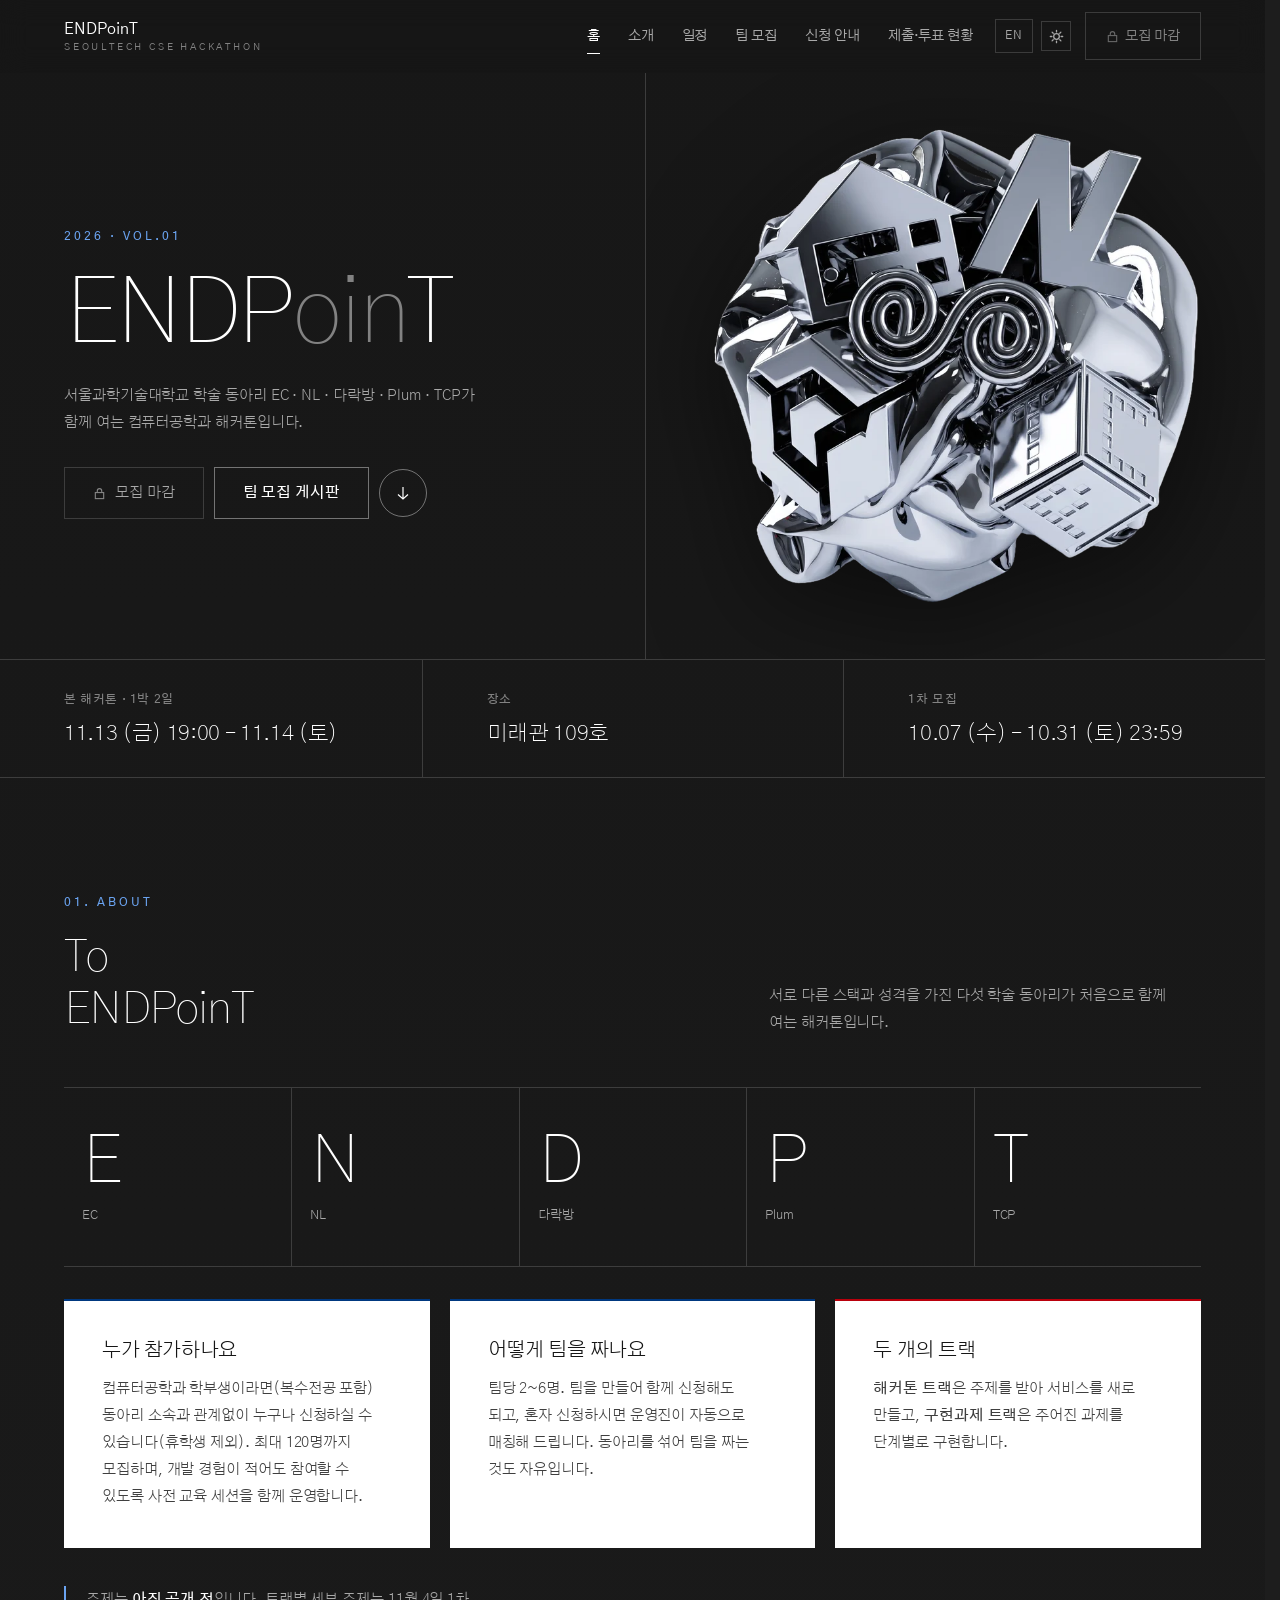
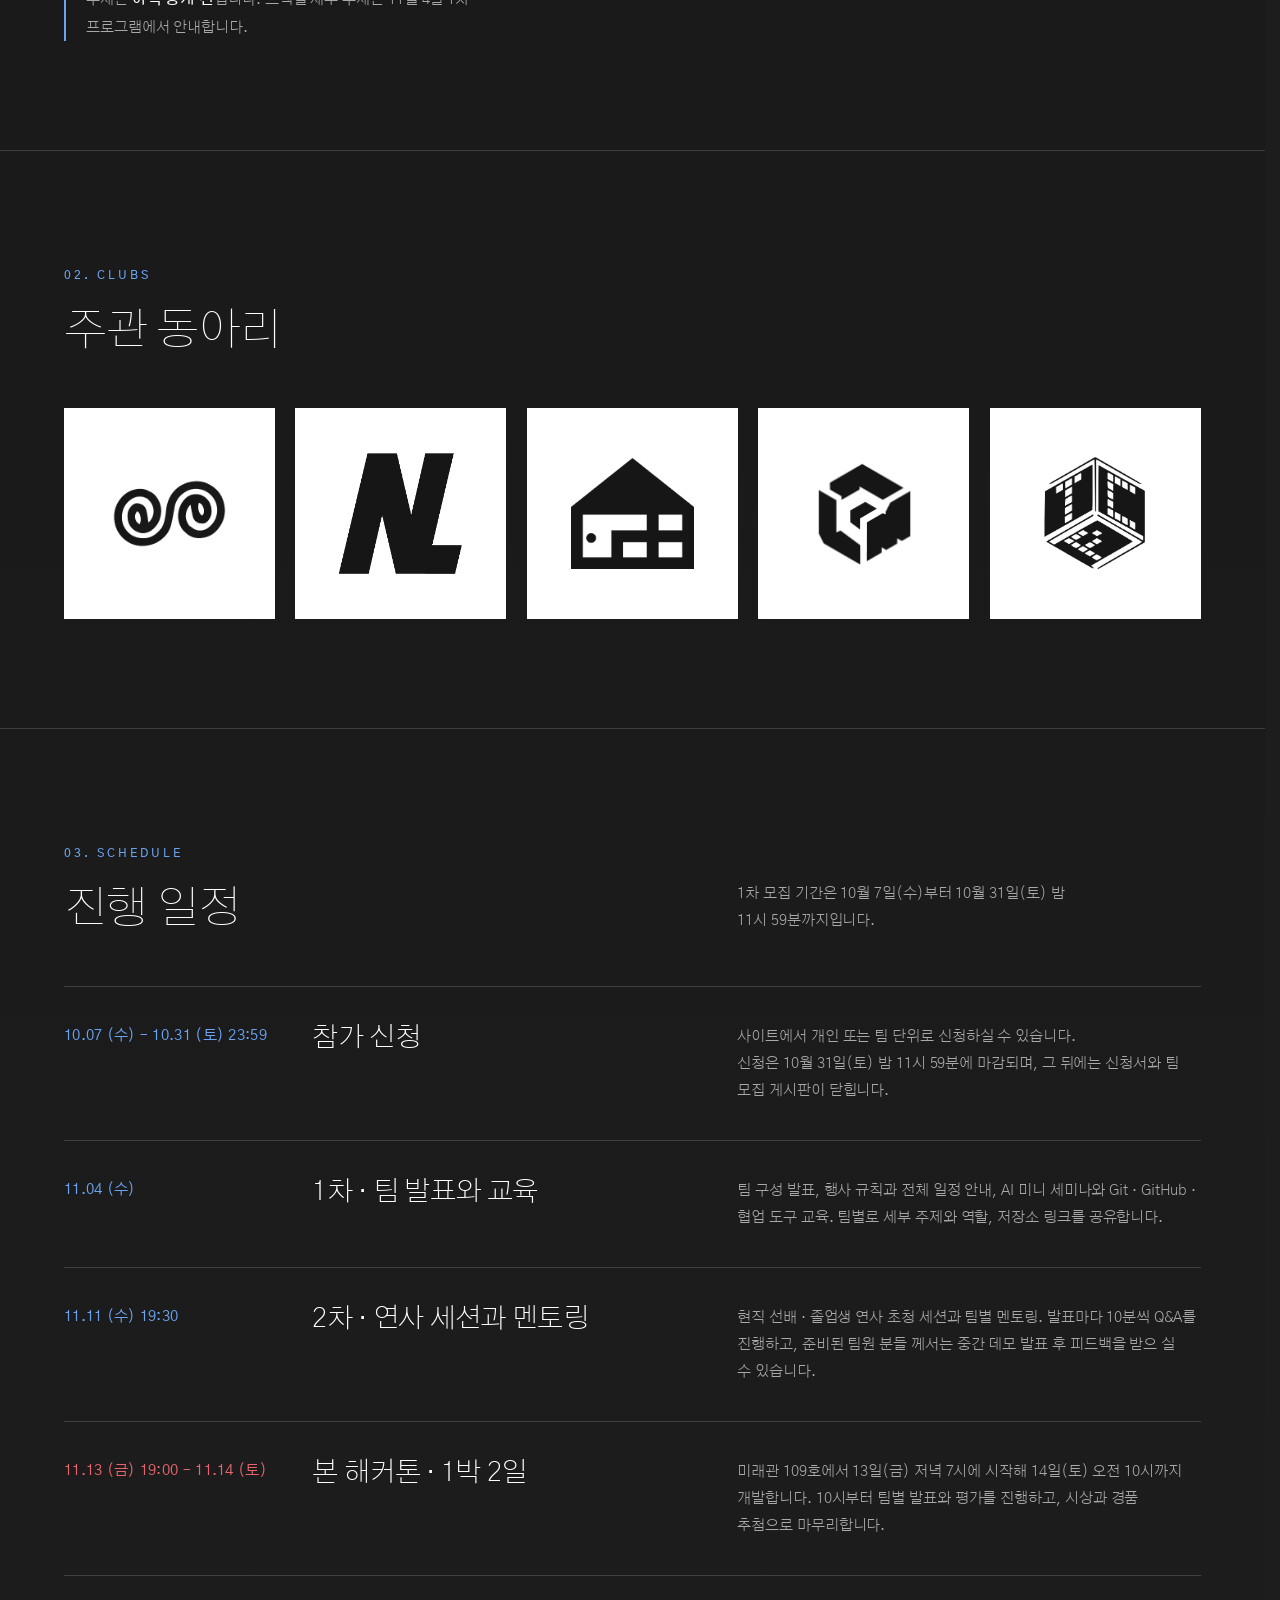
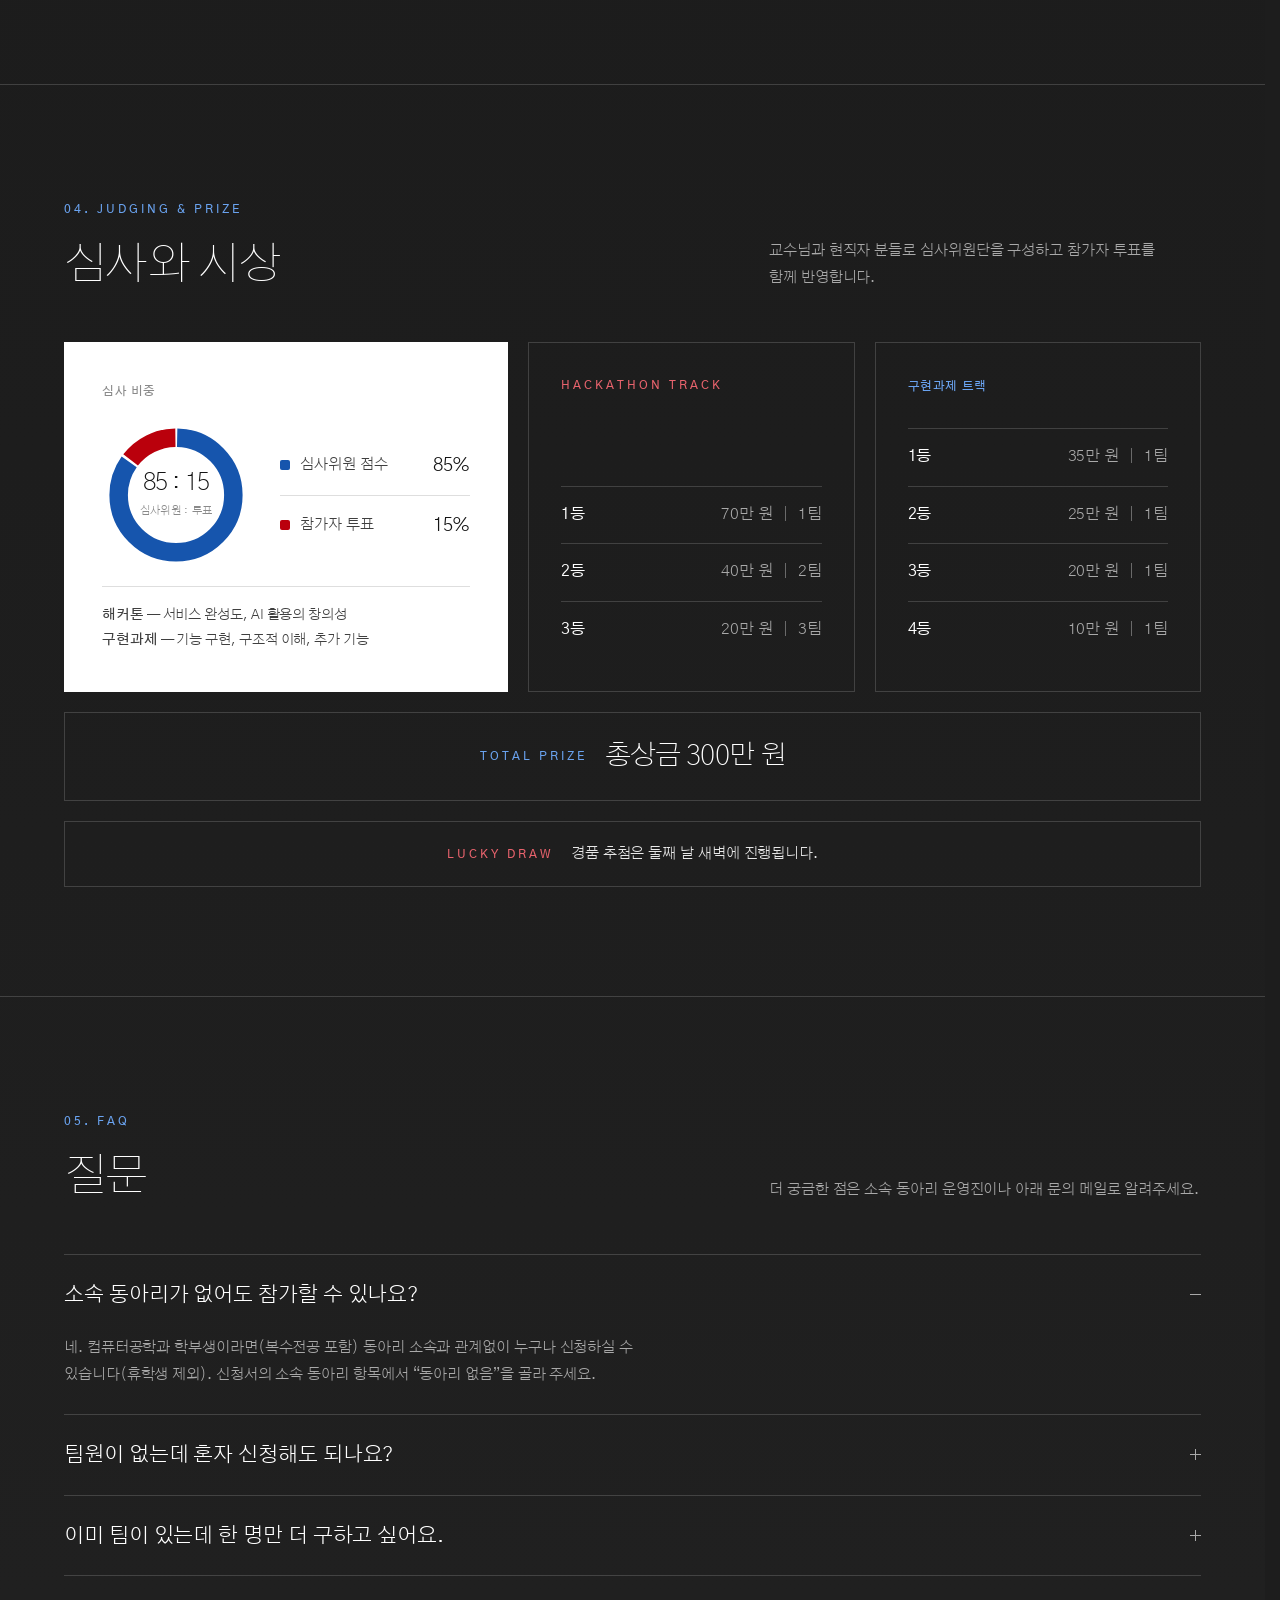
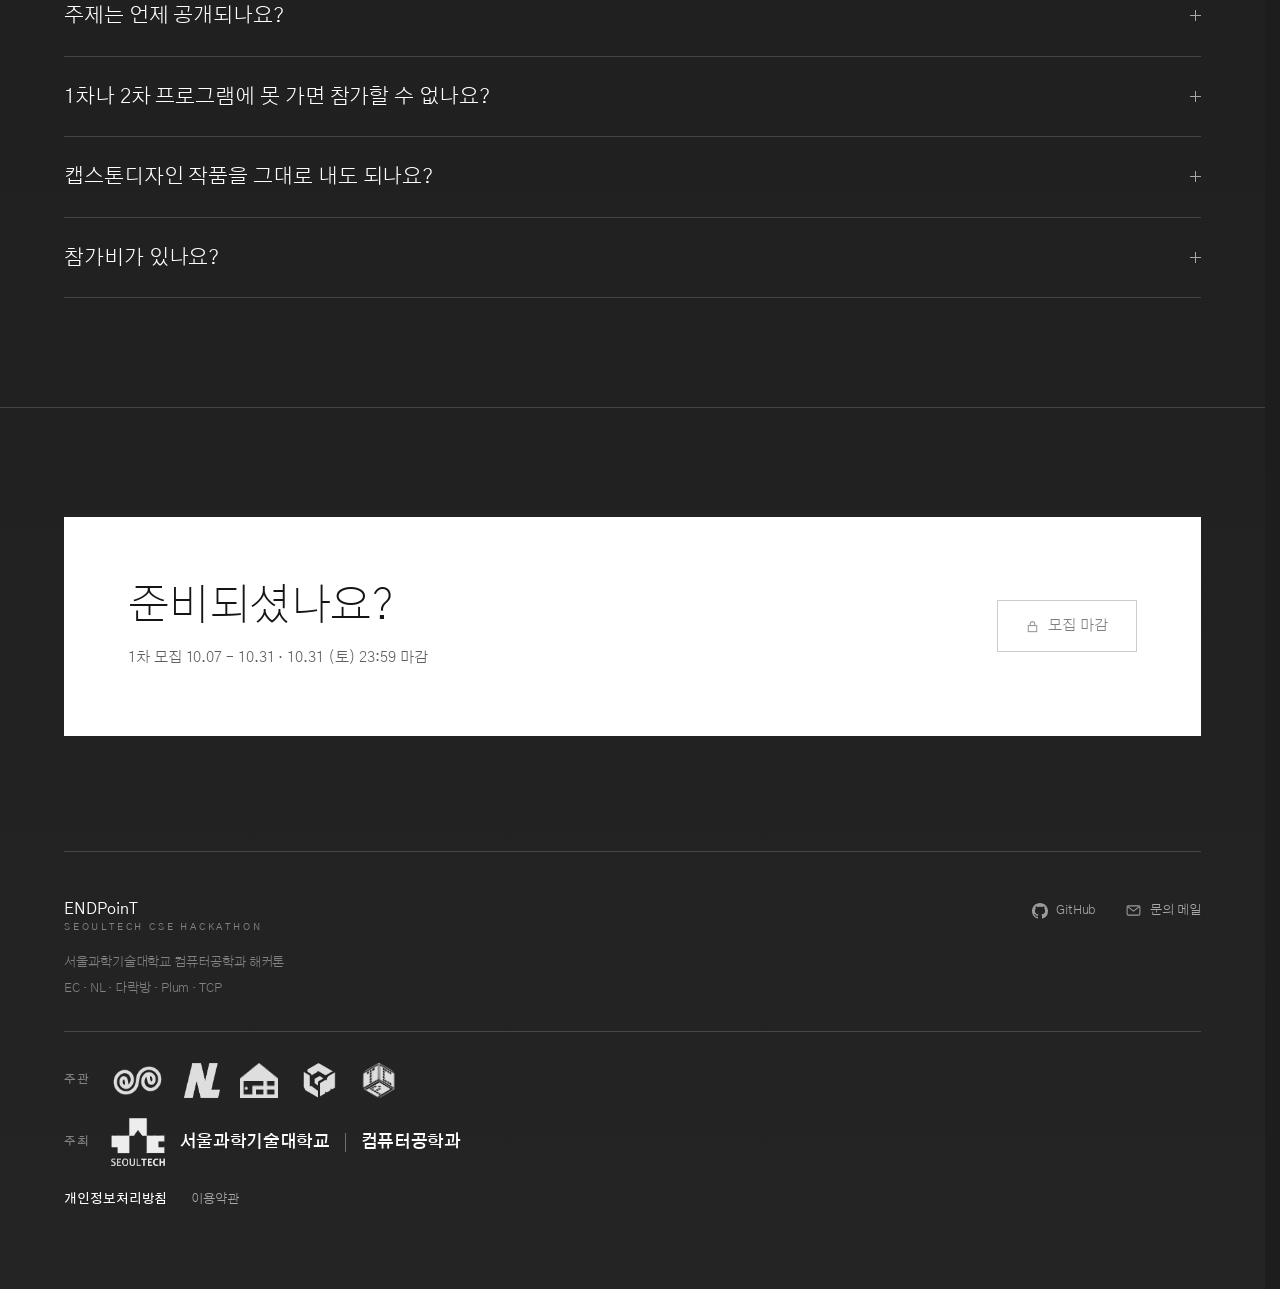
==== commit 97ab8dfc: "화면 테마: 어두운 화면 · 밝은 화면 (머리의 해 · 달 단추) - 사이트 전체(메인 한/영 · 결과물 제출 · 현황 · 투표 · 심사 종합 · 정책 문서)의 색을 테마 토큰으로" ====
--- a/index.html
+++ b/index.html
@@ -4,6 +4,9 @@
 <meta charset="utf-8">
 <meta name="viewport" content="width=device-width, initial-scale=1, viewport-fit=cover">
 <meta name="theme-color" content="#191919">
+<!-- 화면 테마: 밝은 화면을 고른 사람은 첫 화면부터 밝게 (assets/theme.js 가 단추를 단다) -->
+<script>try{if(localStorage.getItem('ep-theme')==='light')document.documentElement.setAttribute('data-theme','light')}catch(e){}</script>
+<script src="assets/theme.js" defer></script>
 <script>document.documentElement.className+=" js";</script>
 <title>ENDPoinT</title>
 <meta name="description" content="서울과학기술대학교 컴퓨터공학과 해커톤 ENDPoinT. 컴퓨터공학과 주최 · 5개 학술 동아리 주관, 2026년 11월 13일–14일, 1박 2일.">
@@ -51,13 +54,37 @@
   --gut:clamp(20px,5vw,76px);
   --maxw:1340px;
 }
+/* ===== 화면 테마 =====
+   어두운 화면(기본)은 위의 값 그대로. 머리의 해 · 달 단추가 <html data-theme="light"> 를 붙이면 아래 값으로 바뀐다.
+   흰 카드(paper)와 그 안의 글자 · 색(blue-k · red-k)은 두 화면이 같다 — 밝은 화면에서는 가는 테두리로 바탕과 나눈다. */
+:root{
+  --hi:#fff; --on-hi:#151515; --tint:255,255,255; --glow:#fff;
+  --blue-rgb:106,163,240; --red-rgb:232,99,109;
+  --ph:#5E5E5E; --inapp:#1F2328; --inapp-notice:#1B2231;
+  --bg-0:#171717; --bg-1:#1A1A1A; --bg-2:#1D1D1D; --bg-3:#212121; --bg-4:#242424;
+}
+:root[data-theme="light"]{
+  --ink:#F4F4F2; --ink-2:#FFFFFF; --ink-3:#EAEAE7;
+  --fg:#262626; --dim:#595959; --dim-2:#6F6F6F;
+  --line:rgba(0,0,0,.14);
+  --blue:#1655AD; --red:#BA000C;
+  --hi:#111111; --on-hi:#FFFFFF; --tint:0,0,0; --glow:#00387F;
+  --blue-rgb:22,85,173; --red-rgb:186,0,12;
+  --ph:#9B9B9B; --inapp:#E9EDF3; --inapp-notice:#E3EBF8;
+  --hdr-rgb:248,248,246;
+  --bg-0:#FAFAF9; --bg-1:#F7F7F6; --bg-2:#F4F4F2; --bg-3:#F1F1EF; --bg-4:#EEEEEC;
+  color-scheme:light;
+}
+:root[data-theme="light"] .card,:root[data-theme="light"] .cta,:root[data-theme="light"] .post,:root[data-theme="light"] .club-face{box-shadow:0 0 0 1px var(--line)}
+:root[data-theme="light"] img[src*="img/mark-"],:root[data-theme="light"] img[src*="seoultech-cse"]{filter:invert(1)}
+
 *{box-sizing:border-box}
-html{scroll-behavior:smooth;background:linear-gradient(180deg,#171717 0%,#1A1A1A 30%,#1D1D1D 60%,#212121 85%,#242424 100%);background-repeat:no-repeat;min-height:100vh;-webkit-text-size-adjust:100%;text-size-adjust:100%;overflow-x:hidden}
+html{scroll-behavior:smooth;background:linear-gradient(180deg,var(--bg-0) 0%,var(--bg-1) 30%,var(--bg-2) 60%,var(--bg-3) 85%,var(--bg-4) 100%);background-repeat:no-repeat;min-height:100vh;-webkit-text-size-adjust:100%;text-size-adjust:100%;overflow-x:hidden}
 body{margin:0;color:var(--fg);font-family:var(--font);font-weight:300;font-size:16px;line-height:1.85;
   letter-spacing:-.005em;-webkit-font-smoothing:antialiased;overflow-x:clip}
   
 img{max-width:100%;display:block}
-h1,h2,h3{margin:0;font-weight:200;letter-spacing:-.02em;line-height:1.14;color:#fff}
+h1,h2,h3{margin:0;font-weight:200;letter-spacing:-.02em;line-height:1.14;color:var(--hi)}
 p{margin:0}
 a{color:inherit}
 strong,b{font-weight:500}
@@ -112,24 +139,24 @@
 .top-auth .g-wide{display:block}
 .top-auth .g-icon{display:none}
 .top-auth .who{display:flex;align-items:center;gap:10px}
-.top-auth .who img{width:28px;height:28px;border-radius:50%;background:rgba(255,255,255,.06);flex-shrink:0}
-.top-auth .who .nm{font-size:13px;font-weight:400;color:#fff;max-width:14ch;overflow:hidden;text-overflow:ellipsis;white-space:nowrap}
-.top-auth .tiny{height:30px;padding:0 12px;border:1px solid rgba(255,255,255,.34);background:transparent;color:#fff;
+.top-auth .who img{width:28px;height:28px;border-radius:50%;background:rgba(var(--tint),.06);flex-shrink:0}
+.top-auth .who .nm{font-size:13px;font-weight:400;color:var(--hi);max-width:14ch;overflow:hidden;text-overflow:ellipsis;white-space:nowrap}
+.top-auth .tiny{height:30px;padding:0 12px;border:1px solid rgba(var(--tint),.34);background:transparent;color:var(--hi);
   font-family:var(--font);font-size:12px;font-weight:500;cursor:pointer;white-space:nowrap;transition:background .3s var(--ease),color .3s var(--ease)}
-.top-auth .tiny:hover{background:#fff;color:#151515}
-.top-auth .tiny.fill{background:#fff;color:#151515}
+.top-auth .tiny:hover{background:var(--hi);color:var(--on-hi)}
+.top-auth .tiny.fill{background:var(--hi);color:var(--on-hi)}
 .top-auth .tiny.fill:hover{background:var(--dim)}
 .mark{text-decoration:none;display:block;line-height:1.4}
-.mark b{display:block;font-size:16px;font-weight:400;letter-spacing:.01em;color:#fff}
+.mark b{display:block;font-size:16px;font-weight:400;letter-spacing:.01em;color:var(--hi)}
 .mark span{display:block;font-size:9px;letter-spacing:.28em;text-transform:uppercase;color:var(--dim-2);font-weight:400}
 .top nav{display:flex;align-items:center;gap:0;flex-wrap:wrap;justify-content:flex-end}
 .top nav a{position:relative;font-size:13.5px;font-weight:400;color:var(--dim);text-decoration:none;padding:8px 14px;transition:color .3s var(--ease)}
-.top nav a::after{content:"";position:absolute;left:14px;right:14px;bottom:2px;height:1px;background:#fff;
+.top nav a::after{content:"";position:absolute;left:14px;right:14px;bottom:2px;height:1px;background:var(--hi);
   transform:scaleX(0);transform-origin:right;transition:transform .45s var(--ease)}
-.top nav a:hover{color:#fff}
+.top nav a:hover{color:var(--hi)}
 .top nav a:hover::after,.top nav a.on::after{transform:scaleX(1);transform-origin:left}
-.top nav a.on{color:#fff}
-.top nav a.apply{margin-left:14px;background:#fff;color:#151515;font-weight:500;padding:11px 20px}
+.top nav a.on{color:var(--hi)}
+.top nav a.apply{margin-left:14px;background:var(--hi);color:var(--on-hi);font-weight:500;padding:11px 20px}
 .top nav a.apply::after{display:none}
 .top nav a.apply:hover{background:var(--dim)}
 /* 모집 기간 밖 — 흰 알약을 조용한 안내 라벨로 (자물쇠 아이콘이 들어가므로 inline-flex) */
@@ -139,10 +166,10 @@
 /* 언어 전환 (KO ↔ EN) */
 .top nav a.lang{margin-left:8px;padding:5px 9px;font-size:11.5px;letter-spacing:.1em;border:1px solid var(--line)}
 .top nav a.lang::after{display:none}
-.top nav a.lang:hover{border-color:rgba(255,255,255,.5)}
+.top nav a.lang:hover{border-color:rgba(var(--tint),.5)}
 .top nav a.apply.gated svg{opacity:.75}
 .progress{position:fixed;top:0;left:0;height:2px;width:100%;transform:scaleX(0);transform-origin:left;
-  background:linear-gradient(90deg,var(--blue),#fff);z-index:70;pointer-events:none}
+  background:linear-gradient(90deg,var(--blue),var(--glow));z-index:70;pointer-events:none}
 
 /* ================= hero ================= */
 .hero{border-bottom:1px solid var(--line);overflow:hidden}
@@ -151,7 +178,7 @@
   max-width:calc(var(--maxw)*.52 + var(--gut));margin-left:auto;width:100%;
   display:flex;flex-direction:column;justify-content:center;gap:22px}
 .hero-img{position:relative;border-left:1px solid var(--line);
-  background:radial-gradient(58% 56% at 50% 46%,rgba(255,255,255,.07),rgba(255,255,255,0) 72%);
+  background:radial-gradient(58% 56% at 50% 46%,rgba(var(--tint),.07),rgba(var(--tint),0) 72%);
   display:grid;place-items:center;padding:clamp(20px,3.2vw,52px);overflow:hidden}
 /* 엠블럼은 가로·세로 둘 다 화면에 맞춰 줄인다 (세로로 짧은 화면에서도 글씨가 밀려나지 않게) */
 .hero-img img{display:block;width:auto;height:auto;max-width:100%;max-height:min(56vh,520px);border:0;
@@ -160,16 +187,16 @@
   .hero-grid{min-height:clamp(440px,64svh,660px)}
   .hero-img img{max-height:min(56svh,520px)}
 }
-h1.title{font-size:clamp(44px,7.4vw,110px);font-weight:100;line-height:.96;letter-spacing:-.045em;color:#fff;padding-right:.06em;white-space:nowrap}
+h1.title{font-size:clamp(44px,7.4vw,110px);font-weight:100;line-height:.96;letter-spacing:-.045em;color:var(--hi);padding-right:.06em;white-space:nowrap}
 h1.title .o{color:var(--dim-2)}
-.lede{font-size:clamp(18px,2.2vw,26px);font-weight:200;line-height:1.5;color:#fff;max-width:21ch;letter-spacing:-.015em}
+.lede{font-size:clamp(18px,2.2vw,26px);font-weight:200;line-height:1.5;color:var(--hi);max-width:21ch;letter-spacing:-.015em}
 .sub{font-size:15px;font-weight:300;line-height:1.95;color:var(--dim);max-width:54ch}
 .hero-cta{display:flex;flex-wrap:wrap;gap:10px;margin-top:8px;align-items:center}
 
 /* buttons */
 .btn{position:relative;display:inline-flex;align-items:center;justify-content:center;gap:9px;min-height:52px;padding:0 28px;
   font-family:var(--font);font-size:14.5px;font-weight:500;letter-spacing:-.005em;text-decoration:none;cursor:pointer;
-  background:#fff;color:#151515;border:1px solid #fff;overflow:hidden;transition:color .4s var(--ease)}
+  background:var(--hi);color:var(--on-hi);border:1px solid var(--hi);overflow:hidden;transition:color .4s var(--ease)}
 .btn span{position:relative;z-index:1}
 /* 모집 기간 밖 — 버튼을 눌리지 않는 안내 라벨로 바꾼다 (href 를 떼므로 포커스도 가지 않는다) */
 .btn.gated{background:transparent;color:var(--dim);border-color:var(--line);cursor:default;font-weight:300}
@@ -178,29 +205,29 @@
 .btn.gated svg{flex:0 0 auto;opacity:.75}
 .btn-k.gated{border-color:rgba(0,0,0,.2);color:rgba(21,21,21,.55)}
 .btn-k.gated:hover{color:rgba(21,21,21,.55)}
-.btn::before{content:"";position:absolute;inset:0;background:#151515;transform:translateY(101%);transition:transform .45s var(--ease)}
-.btn:hover{color:#fff}
+.btn::before{content:"";position:absolute;inset:0;background:var(--on-hi);transform:translateY(101%);transition:transform .45s var(--ease)}
+.btn:hover{color:var(--hi)}
 .btn:hover::before{transform:none}
-.btn-o{background:transparent;color:#fff;border-color:rgba(255,255,255,.4)}
-.btn-o::before{background:#fff}
-.btn-o:hover{color:#151515;border-color:#fff}
+.btn-o{background:transparent;color:var(--hi);border-color:rgba(var(--tint),.4)}
+.btn-o::before{background:var(--hi)}
+.btn-o:hover{color:var(--on-hi);border-color:var(--hi)}
 .btn-k{background:#151515;color:#fff;border-color:#151515}
 .btn-k::before{background:#fff}
 .btn-k:hover{color:#151515}
 .btn-sm{min-height:44px;padding:0 18px;font-size:13px}
-.arrow{width:48px;height:48px;border-radius:50%;border:1px solid rgba(255,255,255,.4);background:transparent;
-  display:grid;place-items:center;cursor:pointer;color:#fff;text-decoration:none;
+.arrow{width:48px;height:48px;border-radius:50%;border:1px solid rgba(var(--tint),.4);background:transparent;
+  display:grid;place-items:center;cursor:pointer;color:var(--hi);text-decoration:none;
   transition:background .4s var(--ease),color .4s var(--ease),border-color .4s var(--ease)}
 .arrow svg{animation:nudge 2.6s var(--ease) infinite}
 @keyframes nudge{0%,72%,100%{transform:translateY(0)}84%{transform:translateY(4px)}}
-.arrow:hover{background:#fff;color:#151515;border-color:#fff}
+.arrow:hover{background:var(--hi);color:var(--on-hi);border-color:var(--hi)}
 
 /* facts */
 .facts{display:grid;grid-template-columns:repeat(3,minmax(0,1fr));border-bottom:1px solid var(--line)}
 .facts>div{padding:28px var(--gut);border-left:1px solid var(--line)}
 .facts>div:first-child{border-left:0}
 .facts .lab{margin-bottom:9px}
-.facts b{display:block;font-size:clamp(17px,1.9vw,22px);font-weight:200;color:#fff;letter-spacing:-.015em;line-height:1.35}
+.facts b{display:block;font-size:clamp(17px,1.9vw,22px);font-weight:200;color:var(--hi);letter-spacing:-.015em;line-height:1.35}
 
 /* sections */
 section{padding:clamp(60px,8.5vw,120px) 0;border-bottom:1px solid var(--line);scroll-margin-top:72px;position:relative;overflow:hidden}
@@ -223,7 +250,7 @@
 .initials{display:grid;grid-template-columns:repeat(5,minmax(0,1fr));border-top:1px solid var(--line);border-bottom:1px solid var(--line)}
 .initials>div{padding:clamp(24px,3.2vw,38px) 18px;border-left:1px solid var(--line);display:flex;flex-direction:column;gap:8px}
 .initials>div:first-child{border-left:0}
-.initials b{font-size:clamp(40px,5.6vw,70px);font-weight:100;line-height:1;letter-spacing:-.06em;color:#fff}
+.initials b{font-size:clamp(40px,5.6vw,70px);font-weight:100;line-height:1;letter-spacing:-.06em;color:var(--hi)}
 .initials>div.hl b{color:var(--red)}
 .initials span{font-size:13px;color:var(--dim);font-weight:300}
 
@@ -269,7 +296,7 @@
 .club-card{--h3:clamp(26px,3vw,38px);--pad:clamp(20px,2.4vw,30px);
   position:absolute;top:0;right:0;left:calc((100% - (var(--n) - 1) * var(--gap)) / var(--n) + var(--gap));
   min-height:var(--ch,100%);z-index:2;padding:var(--pad) clamp(20px,3vw,40px);
-  border:1px solid var(--line);background:rgba(255,255,255,.025);
+  border:1px solid var(--line);background:rgba(var(--tint),.025);
   opacity:0;visibility:hidden;transform:translateX(16px);will-change:transform,opacity;
   transition:opacity .3s var(--ease),transform .45s var(--ease),visibility 0s linear .45s}
 .clubs.open .club-card{opacity:1;visibility:visible;transform:none;
@@ -277,7 +304,7 @@
 
 .club-body{display:none;flex-direction:column;gap:12px}
 .club-body.on{display:flex}
-.club-body h3{font-size:var(--h3);font-weight:100;letter-spacing:-.04em;line-height:1.14;color:#fff}
+.club-body h3{font-size:var(--h3);font-weight:100;letter-spacing:-.04em;line-height:1.14;color:var(--hi)}
 .club-body p{font-size:14.5px;line-height:1.9;color:var(--dim);font-weight:300;max-width:70ch}
 /* 빈자리에 깔리는 동아리 마크 — assets/img/mark-<동아리>.png (흰 마크, 바탕 투명)를 모양 틀(mask)로 써서
    예전 큰 머리글자(E·N·D·P·T)와 같은 옅은 흰색으로 칠한다. 크기는 --mk. EC 마크는 가로로 길고 위아래 여백이 있어
@@ -289,7 +316,7 @@
 .club-body[data-club="plum"]{--mark:url(assets/img/mark-plum.png)}
 .club-body[data-club="tcp"]{--mark:url(assets/img/mark-tcp.png)}
 .club-body::after{content:"";position:absolute;right:clamp(14px,2.2vw,28px);bottom:clamp(12px,1.8vw,24px);z-index:-1;pointer-events:none;
-  width:var(--mk);height:var(--mk);background:rgba(255,255,255,.05);
+  width:var(--mk);height:var(--mk);background:rgba(var(--tint),.05);
   -webkit-mask:var(--mark) right bottom/contain no-repeat;mask:var(--mark) right bottom/contain no-repeat;
   opacity:0;transform:translateY(14px);transition:opacity .2s var(--ease),transform .2s var(--ease)}
 .club-body[data-club="ec"]::after{width:calc(var(--mk) * 1.5);-webkit-mask-size:100% auto;mask-size:100% auto;-webkit-mask-position:center;mask-position:center}
@@ -304,12 +331,12 @@
 
 /* 사이트 — 소개 바로 밑에. 앞의 작은 글자는 링크 종류(Website · GitHub · Instagram · Notion) */
 .club-link{align-self:flex-start;display:inline-flex;align-items:center;gap:10px;margin-top:-2px;padding-bottom:5px;max-width:100%;
-  font-size:13.5px;font-weight:400;color:#fff;text-decoration:none;border-bottom:1px solid rgba(255,255,255,.3);
+  font-size:13.5px;font-weight:400;color:var(--hi);text-decoration:none;border-bottom:1px solid rgba(var(--tint),.3);
   transition:border-color .3s var(--ease)}
 .club-link .k{font-size:10px;letter-spacing:.2em;text-transform:uppercase;font-weight:500;color:var(--blue);flex-shrink:0}
 .club-link .u{min-width:0;overflow:hidden;text-overflow:ellipsis;white-space:nowrap}
 .club-link svg{flex-shrink:0;transition:transform .35s var(--ease)}
-.club-link:hover{border-bottom-color:#fff}
+.club-link:hover{border-bottom-color:var(--hi)}
 .club-link:hover svg{transform:translate(2px,-2px)}
 .club-link:focus-visible{outline:2px solid var(--blue);outline-offset:4px}
 /* 휴대폰 폭에서는 주소가 잘리지 않게 링크 종류 글자를 뺀다 (주소만 봐도 어디인지 안다) */
@@ -341,12 +368,12 @@
 .rows{display:flex;flex-direction:column}
 .rows .r{display:flex;justify-content:space-between;align-items:center;padding:14px 0;border-top:1px solid var(--line);font-size:15.5px;font-weight:300}
 .rows .r:first-child{border-top:0}
-.rows .r b{font-weight:400;color:#fff}
+.rows .r b{font-weight:400;color:var(--hi)}
 .rows .r span{color:var(--dim)}
 
 details.faq{border-top:1px solid var(--line)}
 details.faq:last-of-type{border-bottom:1px solid var(--line)}
-details.faq summary{cursor:pointer;list-style:none;padding:24px 0;font-size:clamp(16px,1.9vw,21px);font-weight:300;color:#fff;
+details.faq summary{cursor:pointer;list-style:none;padding:24px 0;font-size:clamp(16px,1.9vw,21px);font-weight:300;color:var(--hi);
   display:flex;align-items:center;justify-content:space-between;gap:20px;transition:color .3s var(--ease)}
 details.faq summary:hover{color:var(--blue)}
 details.faq summary::-webkit-details-marker{display:none}
@@ -369,11 +396,11 @@
 footer{padding:clamp(44px,5vw,72px) 0 clamp(52px,6vw,80px);color:var(--dim-2);font-size:13px;line-height:1.95;font-weight:300}
 footer .f-in{display:grid;grid-template-columns:minmax(0,1fr) auto;gap:32px;align-items:start}
 footer a{color:var(--dim);text-decoration:none;display:block;transition:color .3s var(--ease)}
-footer a:hover{color:#fff}
+footer a:hover{color:var(--hi)}
 .f-links{display:flex;gap:30px;flex-wrap:wrap}
 .f-legal{display:flex;gap:24px;flex-wrap:wrap;margin-top:22px;font-size:12.5px}
 .f-legal a{display:inline}
-.f-legal a.pp{color:#fff;font-weight:500}
+.f-legal a.pp{color:var(--hi);font-weight:500}
 .host{display:flex;align-items:center;gap:22px;margin-top:30px;padding-top:26px;border-top:1px solid var(--line);flex-wrap:wrap}
 /* 주관(동아리) 줄 밑에 주최(학과) 줄이 이어진다 — 두 줄 사이에는 선을 다시 긋지 않는다 */
 .host-by+.host{margin-top:16px;padding-top:0;border-top:0}
@@ -391,8 +418,8 @@
 @media (max-width:560px){.host-clubs{gap:4px 16px}.host-club img{height:25px}.hc-ec img{height:38px}.hc-plum img{height:30px}.hc-tcp img{height:27px}}
 .dept{display:flex;align-items:center;gap:15px;flex-wrap:wrap}
 .dept-mark{height:48px;width:auto;opacity:.92}
-.dept-name,.dept-sub{font-size:17px;font-weight:600;color:#fff;letter-spacing:-.02em;line-height:1.2}
-.dept-bar{width:1px;height:19px;background:rgba(255,255,255,.34)}
+.dept-name,.dept-sub{font-size:17px;font-weight:600;color:var(--hi);letter-spacing:-.02em;line-height:1.2}
+.dept-bar{width:1px;height:19px;background:rgba(var(--tint),.34)}
 @media (max-width:560px){
   .dept{gap:11px}
   .dept-mark{height:38px}
@@ -403,8 +430,8 @@
 /* apply */
 .fields{display:grid;grid-template-columns:repeat(3,minmax(0,1fr))}
 .fields>div{box-shadow:0 0 0 1px var(--line);padding:22px;display:flex;flex-direction:column;gap:8px;transition:background .45s var(--ease)}
-.fields>div:hover{background:rgba(255,255,255,.05)}
-.fields b{font-size:15px;font-weight:400;color:#fff}
+.fields>div:hover{background:rgba(var(--tint),.05)}
+.fields b{font-size:15px;font-weight:400;color:var(--hi)}
 .chips{display:flex;flex-wrap:wrap;gap:8px;margin-top:6px}
 br.opt{display:inline}
 @media (max-width:820px){br.opt{display:none}}
@@ -412,7 +439,7 @@
 .stack{border:1px solid var(--line)}
 .stack>div{padding:22px 24px;border-bottom:1px solid var(--line)}
 .stack>div:last-child{border-bottom:0}
-.stack b{display:block;font-size:16px;font-weight:200;color:#fff;margin-top:6px}
+.stack b{display:block;font-size:16px;font-weight:200;color:var(--hi);margin-top:6px}
 
 /* ==============================================================
    로딩 표시 — 안드로이드 킷캣(Holo)의 원형 인디케이터.
@@ -453,7 +480,7 @@
 .tb-gate{border:1px solid var(--line);padding:clamp(26px,3.4vw,40px);margin-top:clamp(30px,4vw,52px);
   display:flex;align-items:center;justify-content:space-between;gap:clamp(20px,3vw,40px);flex-wrap:wrap}
 .tb-gate .t{display:flex;flex-direction:column;gap:9px;max-width:56ch}
-.tb-gate .t b{font-size:clamp(18px,2.2vw,23px);font-weight:200;color:#fff;letter-spacing:-.02em}
+.tb-gate .t b{font-size:clamp(18px,2.2vw,23px);font-weight:200;color:var(--hi);letter-spacing:-.02em}
 .tb-gate .t span{font-size:13.5px;color:var(--dim);font-weight:300;line-height:1.85}
 .tb-act{display:flex;flex-direction:column;gap:12px;align-items:flex-start}
 .tb-demo{display:flex;gap:8px;flex-wrap:wrap;align-items:center}
@@ -463,17 +490,17 @@
 .gatebox[hidden]{display:none}
 .gatebox{border:1px solid var(--line);padding:clamp(30px,4vw,52px);margin-top:clamp(20px,2.6vw,30px);
   display:flex;flex-direction:column;gap:11px;align-items:flex-start}
-.gatebox b{font-size:clamp(20px,2.6vw,27px);font-weight:200;color:#fff;letter-spacing:-.02em;line-height:1.24}
+.gatebox b{font-size:clamp(20px,2.6vw,27px);font-weight:200;color:var(--hi);letter-spacing:-.02em;line-height:1.24}
 .gatebox p{font-size:14px;color:var(--dim);font-weight:300;max-width:58ch}
 .gatebox .when{font-size:12.5px;color:var(--dim-2);letter-spacing:.04em}
 .gatebox .row{margin-top:10px}
 /* 로컬에서만 보이는 미리보기 안내 (배포된 사이트에는 뜨지 않는다) */
-.gatedev{margin-top:14px;padding:12px 14px;border:1px dashed rgba(106,163,240,.45);font-size:12.5px;color:var(--dim);line-height:1.8}
+.gatedev{margin-top:14px;padding:12px 14px;border:1px dashed rgba(var(--blue-rgb),.45);font-size:12.5px;color:var(--dim);line-height:1.8}
 .gatedev code{font-family:ui-monospace,SFMono-Regular,Menlo,monospace;font-size:12px;color:var(--blue)}
 
 /* 내 상태 패널 */
 .mine .who{display:flex;align-items:center;gap:10px}
-.mine .who img{width:32px;height:32px;border-radius:50%;background:rgba(255,255,255,.05)}
+.mine .who img{width:32px;height:32px;border-radius:50%;background:rgba(var(--tint),.05)}
 .mine .row{display:flex;gap:8px;flex-wrap:wrap;margin-top:10px}
 .mine .row .btn{flex:1 1 auto;padding:0 14px;white-space:nowrap}
 /* 내 상태 패널은 버튼 셋(모집글·팀 찾기·로그아웃)이 한 줄에 들어가도록 조금 더 넓게 */
@@ -527,16 +554,16 @@
 .tabs{display:flex;gap:0;border-bottom:1px solid var(--line)}
 .tab{position:relative;background:transparent;border:0;cursor:pointer;font-family:var(--font);font-size:15px;font-weight:400;
   color:var(--dim-2);padding:16px 0;margin-right:32px;transition:color .35s var(--ease)}
-.tab::after{content:"";position:absolute;left:0;right:0;bottom:-1px;height:1px;background:#fff;
+.tab::after{content:"";position:absolute;left:0;right:0;bottom:-1px;height:1px;background:var(--hi);
   transform:scaleX(0);transform-origin:right;transition:transform .45s var(--ease)}
-.tab:hover{color:#fff}
-.tab[aria-selected="true"]{color:#fff}
+.tab:hover{color:var(--hi)}
+.tab[aria-selected="true"]{color:var(--hi)}
 .tab[aria-selected="true"]::after{transform:scaleX(1);transform-origin:left}
 .filters{display:flex;align-items:center;gap:8px;flex-wrap:wrap;padding:22px 0;border-bottom:1px solid var(--line)}
 .chipbtn{min-height:38px;padding:0 16px;border:1px solid var(--line);background:transparent;cursor:pointer;
   font-family:var(--font);font-size:13px;color:var(--dim);font-weight:300;transition:all .35s var(--ease)}
-.chipbtn:hover{color:#fff;border-color:rgba(255,255,255,.38)}
-.chipbtn[aria-pressed="true"]{background:#fff;color:#151515;border-color:#fff;font-weight:500}
+.chipbtn:hover{color:var(--hi);border-color:rgba(var(--tint),.38)}
+.chipbtn[aria-pressed="true"]{background:var(--hi);color:var(--on-hi);border-color:var(--hi);font-weight:500}
 .posts{display:grid;grid-template-columns:repeat(3,minmax(0,1fr));gap:clamp(12px,1.6vw,20px);margin-top:clamp(22px,3vw,34px)}
 .post{background:var(--paper);color:var(--paper-ink);padding:26px 26px 22px;display:flex;flex-direction:column;gap:13px;
   animation:postIn .7s var(--ease) both;animation-delay:var(--d,0s);
@@ -560,7 +587,7 @@
 .tab .cnt{display:inline-block;min-width:19px;margin-left:8px;padding:0 6px;border-radius:10px;background:var(--red);
   color:#fff;font-size:11px;font-weight:500;line-height:19px;text-align:center;vertical-align:1px}
 .tab .cnt[hidden]{display:none}
-.sechd{grid-column:1/-1;display:flex;align-items:baseline;gap:10px;padding-top:10px;color:#fff;font-size:16px;font-weight:300}
+.sechd{grid-column:1/-1;display:flex;align-items:baseline;gap:10px;padding-top:10px;color:var(--hi);font-size:16px;font-weight:300}
 .sechd:first-child{padding-top:0}
 .sechd small{font-size:12.5px;color:var(--dim-2)}
 .posts .none{grid-column:1/-1}
@@ -578,11 +605,11 @@
   text-underline-offset:3px;cursor:pointer}
 .post .btn.gated[data-act]{cursor:pointer}
 /* 지원서 폼 (위쪽 어두운 패널) */
-.tb-form .ro{padding:9px 0;border-bottom:1px solid var(--line);color:#fff;font-size:15px;font-weight:300;line-height:1.7}
+.tb-form .ro{padding:9px 0;border-bottom:1px solid var(--line);color:var(--hi);font-size:15px;font-weight:300;line-height:1.7}
 .tb-form .ro small{color:var(--dim-2);font-size:12.5px;margin-left:6px}
 .mine{border:1px solid var(--line);padding:26px;display:flex;flex-direction:column;gap:11px}
 .mine[hidden]{display:none}   /* display:flex 가 브라우저 기본 [hidden] 을 이기므로 */
-.mine b{font-size:20px;font-weight:200;color:#fff}
+.mine b{font-size:20px;font-weight:200;color:var(--hi)}
 .pagehead{display:grid;grid-template-columns:minmax(0,1.3fr) minmax(0,.7fr);gap:clamp(24px,4vw,60px);align-items:start}
 h1.ptitle{font-size:clamp(32px,5vw,58px);font-weight:100;letter-spacing:-.04em}
 
@@ -652,25 +679,25 @@
 .af-gate{padding:clamp(24px,3vw,36px);display:flex;align-items:center;justify-content:space-between;
   gap:clamp(18px,2.4vw,34px);flex-wrap:wrap;border-bottom:1px solid var(--line)}
 .af-gate .t{display:flex;flex-direction:column;gap:7px;min-width:min(100%,32ch)}
-.af-gate .t b{font-size:clamp(17px,2vw,21px);font-weight:200;color:#fff;letter-spacing:-.02em}
+.af-gate .t b{font-size:clamp(17px,2vw,21px);font-weight:200;color:var(--hi);letter-spacing:-.02em}
 .af-gate .t span{font-size:13.5px;color:var(--dim);font-weight:300;line-height:1.8}
 .af-who{display:flex;align-items:center;gap:13px}
-.af-who img{width:38px;height:38px;border-radius:50%;flex-shrink:0;background:rgba(255,255,255,.05)}
+.af-who img{width:38px;height:38px;border-radius:50%;flex-shrink:0;background:rgba(var(--tint),.05)}
 .af-who .m{display:flex;flex-direction:column;line-height:1.5;min-width:0}
-.af-who .m b{font-size:15px;font-weight:400;color:#fff}
+.af-who .m b{font-size:15px;font-weight:400;color:var(--hi)}
 .af-who .m span{font-size:12.5px;color:var(--dim-2);overflow:hidden;text-overflow:ellipsis;white-space:nowrap}
 .af-out{background:none;border:0;padding:0;margin-top:2px;cursor:pointer;font-family:var(--font);
   font-size:12px;color:var(--dim-2);text-decoration:underline;text-underline-offset:3px;align-self:flex-start;
   transition:color .3s var(--ease)}
-.af-out:hover{color:#fff}
+.af-out:hover{color:var(--hi)}
 
 /* 신청 상태 띠 — 이미 낸 신청서를 보고 있을 때 */
 .af-state{padding:16px clamp(20px,2.6vw,28px);border-bottom:1px solid var(--line);
-  display:flex;align-items:center;gap:8px 16px;flex-wrap:wrap;background:rgba(106,163,240,.07)}
-.af-state.edit{background:rgba(232,99,109,.08)}
+  display:flex;align-items:center;gap:8px 16px;flex-wrap:wrap;background:rgba(var(--blue-rgb),.07)}
+.af-state.edit{background:rgba(var(--red-rgb),.08)}
 .af-state .lab{color:var(--blue)}
 .af-state.edit .lab{color:var(--red)}
-.af-state b{font-size:14.5px;font-weight:400;color:#fff}
+.af-state b{font-size:14.5px;font-weight:400;color:var(--hi)}
 .af-state i{font-style:normal;font-size:13px;color:var(--dim)}
 
 /* 제출 바의 버튼들 */
@@ -678,7 +705,7 @@
 .af-acts .btn[hidden]{display:none}
 
 /* 조회 모드 — 값은 또렷하게 두고 입력만 막는다 */
-.af.ro .tin:disabled,.af.ro .tar:disabled{opacity:1;color:#fff;-webkit-text-fill-color:#fff}
+.af.ro .tin:disabled,.af.ro .tar:disabled{opacity:1;color:var(--hi);-webkit-text-fill-color:var(--hi)}
 .af.ro select.tin:disabled{background-image:none}
 .af.ro .opt input:disabled+span{opacity:1;cursor:default}
 .af.ro .opt input:disabled:not(:checked)+span{opacity:.28}
@@ -687,7 +714,7 @@
 
 /* 진행률 */
 .af-prog{display:flex;align-items:center;gap:14px;padding:16px clamp(20px,2.6vw,28px);border-bottom:1px solid var(--line)}
-.af-prog .t{flex:1;height:2px;background:rgba(255,255,255,.12);overflow:hidden}
+.af-prog .t{flex:1;height:2px;background:rgba(var(--tint),.12);overflow:hidden}
 .af-prog .f{display:block;height:100%;width:0;background:var(--blue);transition:width .6s var(--ease)}
 .af-prog .n{font-size:11px;letter-spacing:.2em;color:var(--dim-2);font-weight:500;white-space:nowrap}
 
@@ -697,11 +724,11 @@
 .fld-hd{display:flex;align-items:center;gap:clamp(12px,1.8vw,22px);width:100%;text-align:left;
   background:none;border:0;padding:20px clamp(20px,2.6vw,28px);cursor:pointer;font-family:var(--font);
   color:inherit;transition:background .4s var(--ease)}
-.fld.pin>.fld-hd{background:rgba(255,255,255,.05)}
-@media (hover:hover) and (pointer:fine){ html:not(.touch) .fld-hd:hover{background:rgba(255,255,255,.05)} }
+.fld.pin>.fld-hd{background:rgba(var(--tint),.05)}
+@media (hover:hover) and (pointer:fine){ html:not(.touch) .fld-hd:hover{background:rgba(var(--tint),.05)} }
 .fld-hd:focus-visible{outline:2px solid var(--blue);outline-offset:-2px}
 .fld-no{font-size:11px;letter-spacing:.2em;font-weight:500;color:var(--dim-2);flex-shrink:0;width:22px}
-.fld-name{font-size:15.5px;font-weight:400;color:#fff;letter-spacing:-.01em;flex-shrink:0}
+.fld-name{font-size:15.5px;font-weight:400;color:var(--hi);letter-spacing:-.01em;flex-shrink:0}
 .fld-name .req{color:var(--red);margin-left:5px;font-weight:300}
 .fld-val{margin-left:auto;font-size:13.5px;font-weight:300;color:var(--dim-2);text-align:right;
   overflow:hidden;text-overflow:ellipsis;white-space:nowrap;min-width:0}
@@ -731,17 +758,17 @@
 .q{display:flex;flex-direction:column;gap:5px;min-width:0}
 .q>.lab{color:var(--dim-2);letter-spacing:.1em;font-size:11px}
 .q>.lab .req{color:var(--red);margin-left:4px;letter-spacing:0}
-.tin,.tar{width:100%;background:transparent;border:0;border-bottom:1px solid var(--line);color:#fff;
+.tin,.tar{width:100%;background:transparent;border:0;border-bottom:1px solid var(--line);color:var(--hi);
   font-family:var(--font);font-size:15px;font-weight:300;padding:9px 0;letter-spacing:-.005em;
   transition:border-color .35s var(--ease)}
 .tar{resize:vertical;min-height:88px;line-height:1.8}
 .tin:focus,.tar:focus{outline:none;border-bottom-color:var(--blue)}
-.tin::placeholder,.tar::placeholder{color:#5E5E5E}
+.tin::placeholder,.tar::placeholder{color:var(--ph)}
 .tin[aria-invalid="true"],.tar[aria-invalid="true"]{border-bottom-color:var(--red)}
 .tin:disabled,.tar:disabled{opacity:.4}
 select.tin{appearance:none;-webkit-appearance:none;cursor:pointer;
   background:linear-gradient(45deg,transparent 50%,var(--dim) 50%) calc(100% - 9px) 55%/6px 6px no-repeat}
-select.tin option{background:var(--ink-2);color:#fff}
+select.tin option{background:var(--ink-2);color:var(--hi)}
 
 .opts{display:flex;flex-wrap:wrap;gap:8px}
 .opt{position:relative;display:inline-flex}
@@ -749,16 +776,16 @@
 .opt span{display:inline-flex;align-items:center;min-height:40px;padding:0 16px;border:1px solid var(--line);
   font-size:13px;color:var(--dim);font-weight:300;cursor:pointer;user-select:none;
   transition:color .3s var(--ease),border-color .3s var(--ease),background .3s var(--ease)}
-.opt span:hover{color:#fff;border-color:rgba(255,255,255,.38)}
-.opt input:checked+span{background:#fff;color:#151515;border-color:#fff;font-weight:500}
+.opt span:hover{color:var(--hi);border-color:rgba(var(--tint),.38)}
+.opt input:checked+span{background:var(--hi);color:var(--on-hi);border-color:var(--hi);font-weight:500}
 .opt input:focus-visible+span{outline:2px solid var(--blue);outline-offset:2px}
 .opt input:disabled+span{opacity:.4;cursor:not-allowed}
 .opt.no input:checked+span{background:var(--red);border-color:var(--red);color:#fff}
 .chipin{min-height:36px;padding:0 14px;border:1px solid var(--line);background:transparent;cursor:pointer;
   font-family:var(--font);font-size:12.5px;color:var(--dim-2);font-weight:300;
   transition:color .3s var(--ease),border-color .3s var(--ease),background .3s var(--ease)}
-.chipin:hover{color:#fff;border-color:rgba(255,255,255,.38)}
-.chipin[aria-pressed="true"]{background:#fff;color:#151515;border-color:#fff;font-weight:500}
+.chipin:hover{color:var(--hi);border-color:rgba(var(--tint),.38)}
+.chipin[aria-pressed="true"]{background:var(--hi);color:var(--on-hi);border-color:var(--hi);font-weight:500}
 .chipset{margin-bottom:2px}
 .q.full{grid-column:1/-1}
 
@@ -770,14 +797,14 @@
 
 /* 제출 */
 .af-send{padding:clamp(22px,2.8vw,32px) clamp(20px,2.6vw,28px);display:flex;align-items:center;
-  justify-content:space-between;gap:18px;flex-wrap:wrap;border-top:1px solid var(--line);background:rgba(255,255,255,.028);
+  justify-content:space-between;gap:18px;flex-wrap:wrap;border-top:1px solid var(--line);background:rgba(var(--tint),.028);
   transition:background .5s var(--ease)}
 .af-send .t{font-size:13.5px;color:var(--dim);font-weight:300;line-height:1.8;max-width:56ch}
-.af-send .t b{color:#fff;font-weight:400}
+.af-send .t b{color:var(--hi);font-weight:400}
 .af-legal{margin-top:6px;font-size:12.5px;color:var(--dim-2)}
 .af-legal a,.af-gate a{color:var(--dim);text-underline-offset:3px;transition:color .3s var(--ease)}
-.af-legal a:hover,.af-gate a:hover{color:#fff}
-.af-send.ready{background:rgba(255,255,255,.055)}
+.af-legal a:hover,.af-gate a:hover{color:var(--hi)}
+.af-send.ready{background:rgba(var(--tint),.055)}
 .btn[disabled]{opacity:.34;pointer-events:none}
 .af-msg{font-size:13.5px;font-weight:300;line-height:1.8;padding:14px clamp(20px,2.6vw,28px);
   border-top:1px solid var(--line);display:none}
@@ -793,7 +820,7 @@
 .af-done p{font-size:14.5px;line-height:1.95;color:var(--dim);font-weight:300;max-width:60ch}
 .af-recap{display:grid;grid-template-columns:repeat(2,minmax(0,1fr));margin-top:8px}
 .af-recap>div{box-shadow:0 0 0 1px var(--line);padding:16px 18px;display:flex;flex-direction:column;gap:5px}
-.af-recap b{font-size:14.5px;font-weight:400;color:#fff;line-height:1.6}
+.af-recap b{font-size:14.5px;font-weight:400;color:var(--hi);line-height:1.6}
 
 @media (max-width:720px){
   .qgrid,.af-recap{grid-template-columns:1fr}
@@ -835,10 +862,10 @@
 @media (max-width:1060px){ #prize .cards2{grid-template-columns:repeat(2,minmax(0,1fr))} #prize .cards2>.card{grid-column:1/-1} }
 @media (max-width:720px){ #prize .cards2{grid-template-columns:1fr} }
 /* 인앱 브라우저(카카오톡 등) 안내 띠 */
-.inapp{border-bottom:1px solid var(--line);background:#1F2328}
+.inapp{border-bottom:1px solid var(--line);background:var(--inapp)}
 .inapp .wrap{display:flex;align-items:center;gap:10px 18px;flex-wrap:wrap;padding-block:12px}
 .inapp p{font-size:13px;line-height:1.6;color:var(--fg);flex:1 1 280px}
-.inapp p b{color:#fff;font-weight:500}
+.inapp p b{color:var(--hi);font-weight:500}
 .inapp .btn{min-height:38px;padding:0 16px;font-size:12.5px}
 .inapp .x{background:none;border:0;color:var(--dim);font-size:18px;line-height:1;cursor:pointer;padding:6px}
 
@@ -865,16 +892,16 @@
 .prize-note p{font-size:15px;color:var(--fg);font-weight:300;margin:0}
 /* 총상금 — 금액을 크게 */
 .prize-note.total p{display:flex;align-items:baseline;justify-content:center;gap:6px 14px;flex-wrap:wrap;color:var(--dim)}
-.prize-note.total p b{font-size:clamp(22px,2.4vw,28px);font-weight:200;color:#fff;letter-spacing:-.03em}
+.prize-note.total p b{font-size:clamp(22px,2.4vw,28px);font-weight:200;color:var(--hi);letter-spacing:-.03em}
 /* footer 아이콘 링크 · 주최 링크 */
 .f-links a.ilink{display:inline-flex;align-items:center;gap:8px}
 .f-links .ico{flex-shrink:0;opacity:.9}
-.dept-link{display:inline-flex!important;align-items:center;gap:15px;color:#fff!important}
+.dept-link{display:inline-flex!important;align-items:center;gap:15px;color:var(--hi)!important}
 .dept-link .dept-name,.dept-link .dept-sub{text-decoration:underline;text-decoration-color:transparent;text-underline-offset:5px;text-decoration-thickness:1px;transition:text-decoration-color .3s var(--ease)}
-.dept-link:hover .dept-name,.dept-link:hover .dept-sub,.dept-link:focus-visible .dept-name,.dept-link:focus-visible .dept-sub{text-decoration-color:rgba(255,255,255,.55)}
+.dept-link:hover .dept-name,.dept-link:hover .dept-sub,.dept-link:focus-visible .dept-name,.dept-link:focus-visible .dept-sub{text-decoration-color:rgba(var(--tint),.55)}
 .dept-link:hover .dept-mark{opacity:1}
 @media (max-width:560px){.dept-link{gap:11px}}
-.toast{position:fixed;left:50%;bottom:28px;transform:translate(-50%,12px);background:#fff;color:#151515;font-size:13.5px;padding:11px 18px;
+.toast{position:fixed;left:50%;bottom:28px;transform:translate(-50%,12px);background:var(--hi);color:var(--on-hi);font-size:13.5px;padding:11px 18px;
   box-shadow:0 8px 30px rgba(0,0,0,.35);opacity:0;pointer-events:none;transition:opacity .3s var(--ease),transform .3s var(--ease);z-index:90;white-space:nowrap}
 .toast.on{opacity:1;transform:translate(-50%,0)}
 @media (max-width:560px){.pie{flex-direction:column;align-items:stretch;gap:14px}.pie-fig{align-self:center;width:156px}.pie-lg{flex:0 0 auto}}
@@ -882,16 +909,16 @@
 
 /* ================= 공지 · 운영진 페이지 (1007) ================= */
 /* 상단 띠 — 고정 공지 하나. 인앱 안내 띠(.inapp)와 같은 틀 */
-.inapp.notice{background:#1B2231;border-bottom-color:rgba(106,163,240,.35)}
+.inapp.notice{background:var(--inapp-notice);border-bottom-color:rgba(var(--blue-rgb),.35)}
 .inapp.notice p{white-space:pre-line}
 .inapp.notice p b{color:var(--blue);margin-right:8px}
 /* 홈 공지 목록 */
 #notice .nlist{display:flex;flex-direction:column;border-top:1px solid var(--line)}
 #notice .nitem{display:grid;grid-template-columns:110px minmax(0,1fr);gap:6px clamp(16px,3vw,40px);padding:clamp(18px,2.4vw,26px) 0;border-bottom:1px solid var(--line)}
 #notice .nitem time{font-size:12.5px;color:var(--dim-2);letter-spacing:.04em;padding-top:5px;font-variant-numeric:tabular-nums}
-#notice .nitem h3{font-size:clamp(16px,1.6vw,19px);font-weight:400;color:#fff;line-height:1.5;display:flex;gap:10px;align-items:center;flex-wrap:wrap}
+#notice .nitem h3{font-size:clamp(16px,1.6vw,19px);font-weight:400;color:var(--hi);line-height:1.5;display:flex;gap:10px;align-items:center;flex-wrap:wrap}
 #notice .nitem p{margin-top:8px;font-size:14px;line-height:1.9;color:var(--dim);white-space:pre-line;word-break:break-word;max-width:72ch}
-#notice .pin{font-size:10px;letter-spacing:.14em;color:var(--blue);border:1px solid rgba(106,163,240,.5);padding:3px 7px;font-weight:500;flex-shrink:0}
+#notice .pin{font-size:10px;letter-spacing:.14em;color:var(--blue);border:1px solid rgba(var(--blue-rgb),.5);padding:3px 7px;font-weight:500;flex-shrink:0}
 @media (max-width:720px){#notice .nitem{grid-template-columns:1fr;gap:2px}}
 /* 운영진 페이지 */
 .adm-sec{margin-top:clamp(34px,4.5vw,56px)}
@@ -899,10 +926,10 @@
 .adm-list{display:flex;flex-direction:column;gap:10px}
 .adm-row{display:grid;grid-template-columns:minmax(0,1fr) auto;gap:10px clamp(14px,2vw,24px);align-items:center;border:1px solid var(--line);padding:14px 16px}
 .adm-row.off{opacity:.55}
-.adm-row b{display:block;font-size:15px;font-weight:400;color:#fff;line-height:1.5;margin-top:6px}
+.adm-row b{display:block;font-size:15px;font-weight:400;color:var(--hi);line-height:1.5;margin-top:6px}
 .adm-row small{display:block;font-size:12.5px;color:var(--dim-2);margin-top:3px;line-height:1.6;word-break:break-word}
-.adm-row .badge{margin-right:6px;color:var(--blue);border-color:rgba(106,163,240,.5)}
-.adm-row .badge.red{color:var(--red);border-color:rgba(232,99,109,.5)}
+.adm-row .badge{margin-right:6px;color:var(--blue);border-color:rgba(var(--blue-rgb),.5)}
+.adm-row .badge.red{color:var(--red);border-color:rgba(var(--red-rgb),.5)}
 .adm-row .badge.done,.adm-row .badge.gray,.adm-row .badge.hid{color:var(--dim-2);border-color:var(--line)}
 .adm-row .row{display:flex;gap:6px;flex-wrap:wrap;justify-content:flex-end}
 .adm-form{border:1px solid var(--line);padding:clamp(20px,2.6vw,28px);display:flex;flex-direction:column;gap:16px}
@@ -1022,7 +1049,7 @@
 /* 짧은 페이지로 옮겨 스크롤바가 사라질 때 화면 전체가 옆으로 7px 씩 움찔하지 않게 */
 html{scrollbar-gutter:stable}
 /* 그 확보된 자리는 html 의 그라데이션 그림 밖이라 흰 띠(15px)로 보였다 — 그라데이션 가운데 색을 바탕색으로 */
-html{background-color:#1D1D1D}
+html{background-color:var(--bg-2)}
 
 /* --- 정보 띠 (일정 · 장소 · 모집) ------------------------------------------- */
 /* 라벨이 두 줄이 되어도 날짜·장소 값은 세 칸이 같은 높이에. 오른쪽 안쪽 여백은 줄여 긴 영어 라벨이 덜 꺾이게 */
@@ -1159,7 +1186,7 @@
 }
 html[lang=en] .pie-lg .n{white-space:nowrap}
 /* 상금 줄: 금액 | 팀 수 — 푸터 학교·학과 사이의 막대와 같은 가는 세로선 */
-.rows .r-sep{display:inline-block;width:1px;height:.95em;margin:0 12px;background:rgba(255,255,255,.34);vertical-align:-.12em}
+.rows .r-sep{display:inline-block;width:1px;height:.95em;margin:0 12px;background:rgba(var(--tint),.34);vertical-align:-.12em}
 
 /* --- 신청서 · 페이지 머리 -------------------------------------------------- */
 @media (min-width:561px) and (max-width:1060px){
@@ -1279,6 +1306,14 @@
      (사이트가 도메인 맨 위(2026endpoint.github.io/)에 있어 절대 경로가 맞다. 이 화면들에서만 더 받는다) */
   @media (min-width:3800px) and (min-height:1900px) and (max-resolution:1.47dppx){.hero-img img{content:url(/assets/img/hero-1024.webp)}}
 }
+
+/* 화면 테마 단추 (머리 메뉴 끝, EN 옆) — assets/theme.js 가 단다 */
+.theme-tg{display:inline-flex;align-items:center;justify-content:center;width:30px;height:30px;margin-left:8px;padding:0;flex-shrink:0;
+  background:transparent;border:1px solid var(--line);color:var(--dim);cursor:pointer;transition:color .3s var(--ease),border-color .3s var(--ease)}
+.theme-tg:hover{color:var(--hi);border-color:rgba(var(--tint),.5)}
+.theme-tg:focus-visible{outline:2px solid var(--blue);outline-offset:2px}
+.theme-tg svg{display:block}
+@media (max-width:720px){ .theme-tg{width:28px;height:28px;margin-left:4px} }
 </style>
 <script src="https://accounts.google.com/gsi/client" async defer></script>
 </head>
@@ -1410,7 +1445,7 @@
 
       <div style="margin-top:clamp(24px,3.4vw,38px);display:flex;gap:20px;align-items:flex-start">
         <span style="width:2px;align-self:stretch;background:var(--blue);flex-shrink:0" data-anim="line"></span>
-        <p class="sub" data-anim style="--d:.1s;max-width:56ch">주제는 <strong style="color:#fff">아직 공개 전</strong>입니다. 트랙별 세부 주제는 11월 4일 1차 프로그램에서 안내합니다.</p>
+        <p class="sub" data-anim style="--d:.1s;max-width:56ch">주제는 <strong style="color:var(--hi)">아직 공개 전</strong>입니다. 트랙별 세부 주제는 11월 4일 1차 프로그램에서 안내합니다.</p>
       </div>
     </div>
   </section>
@@ -1875,12 +1910,16 @@
   // 헤더 색을 배경 그라데이션의 현재 밝기에 맞춘다 (23 -> 36)
   var root = document.documentElement;
   var lastTint = -1;
+  var lastT = 0;
   function tintHeader(t) {
-    var v = Math.round(23 + (36 - 23) * t);
+    lastT = t;
+    // 어두운 화면 23 → 36, 밝은 화면 250 → 241 (바탕 그라데이션의 그 자리 밝기)
+    var v = root.getAttribute('data-theme') === 'light' ? Math.round(250 - 9 * t) : Math.round(23 + (36 - 23) * t);
     if (v === lastTint) return;          // 값이 같으면 건드리지 않는다 (배경 전환이 매 프레임 재시작되지 않게)
     lastTint = v;
     root.style.setProperty('--hdr-rgb', v + ',' + v + ',' + v);
   }
+  window.addEventListener('ep-theme', function () { lastTint = -1; tintHeader(lastT); });
 
   var plates = document.querySelectorAll('.parallax');
   var ticking = false;
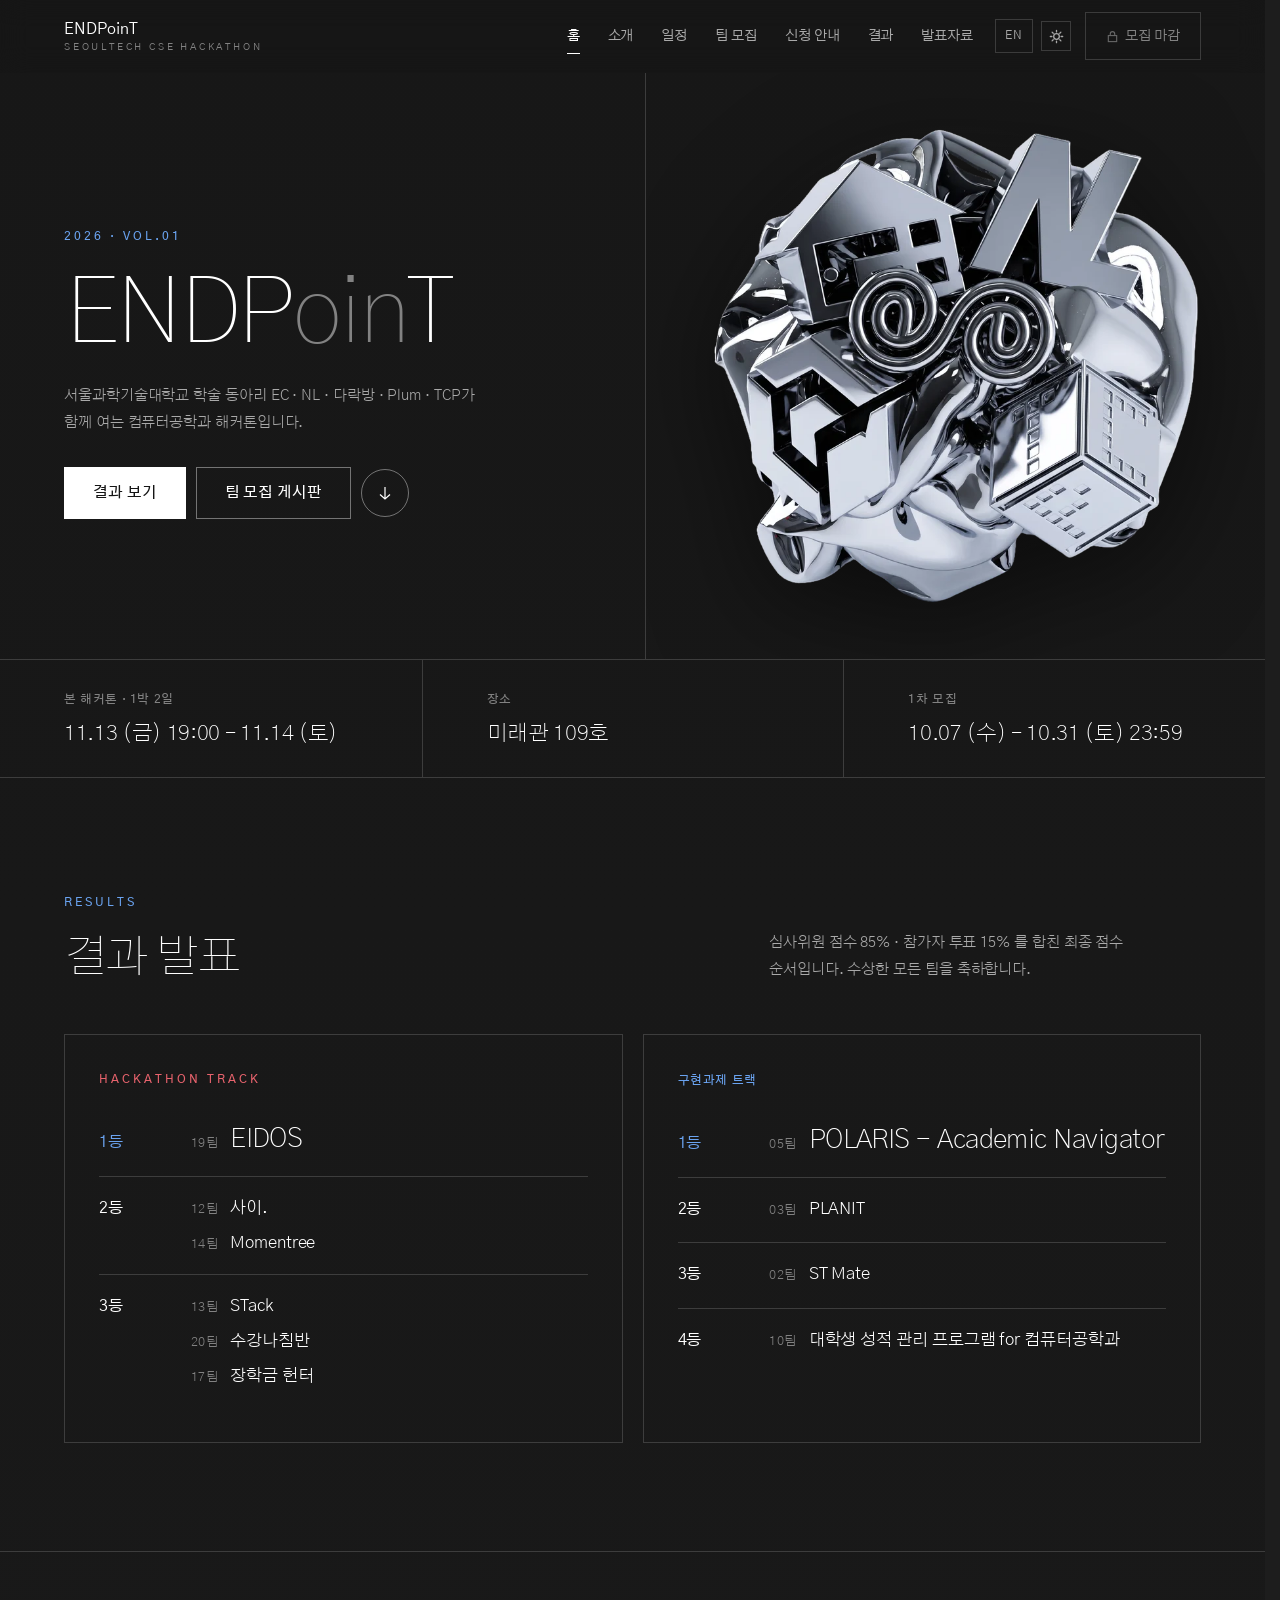
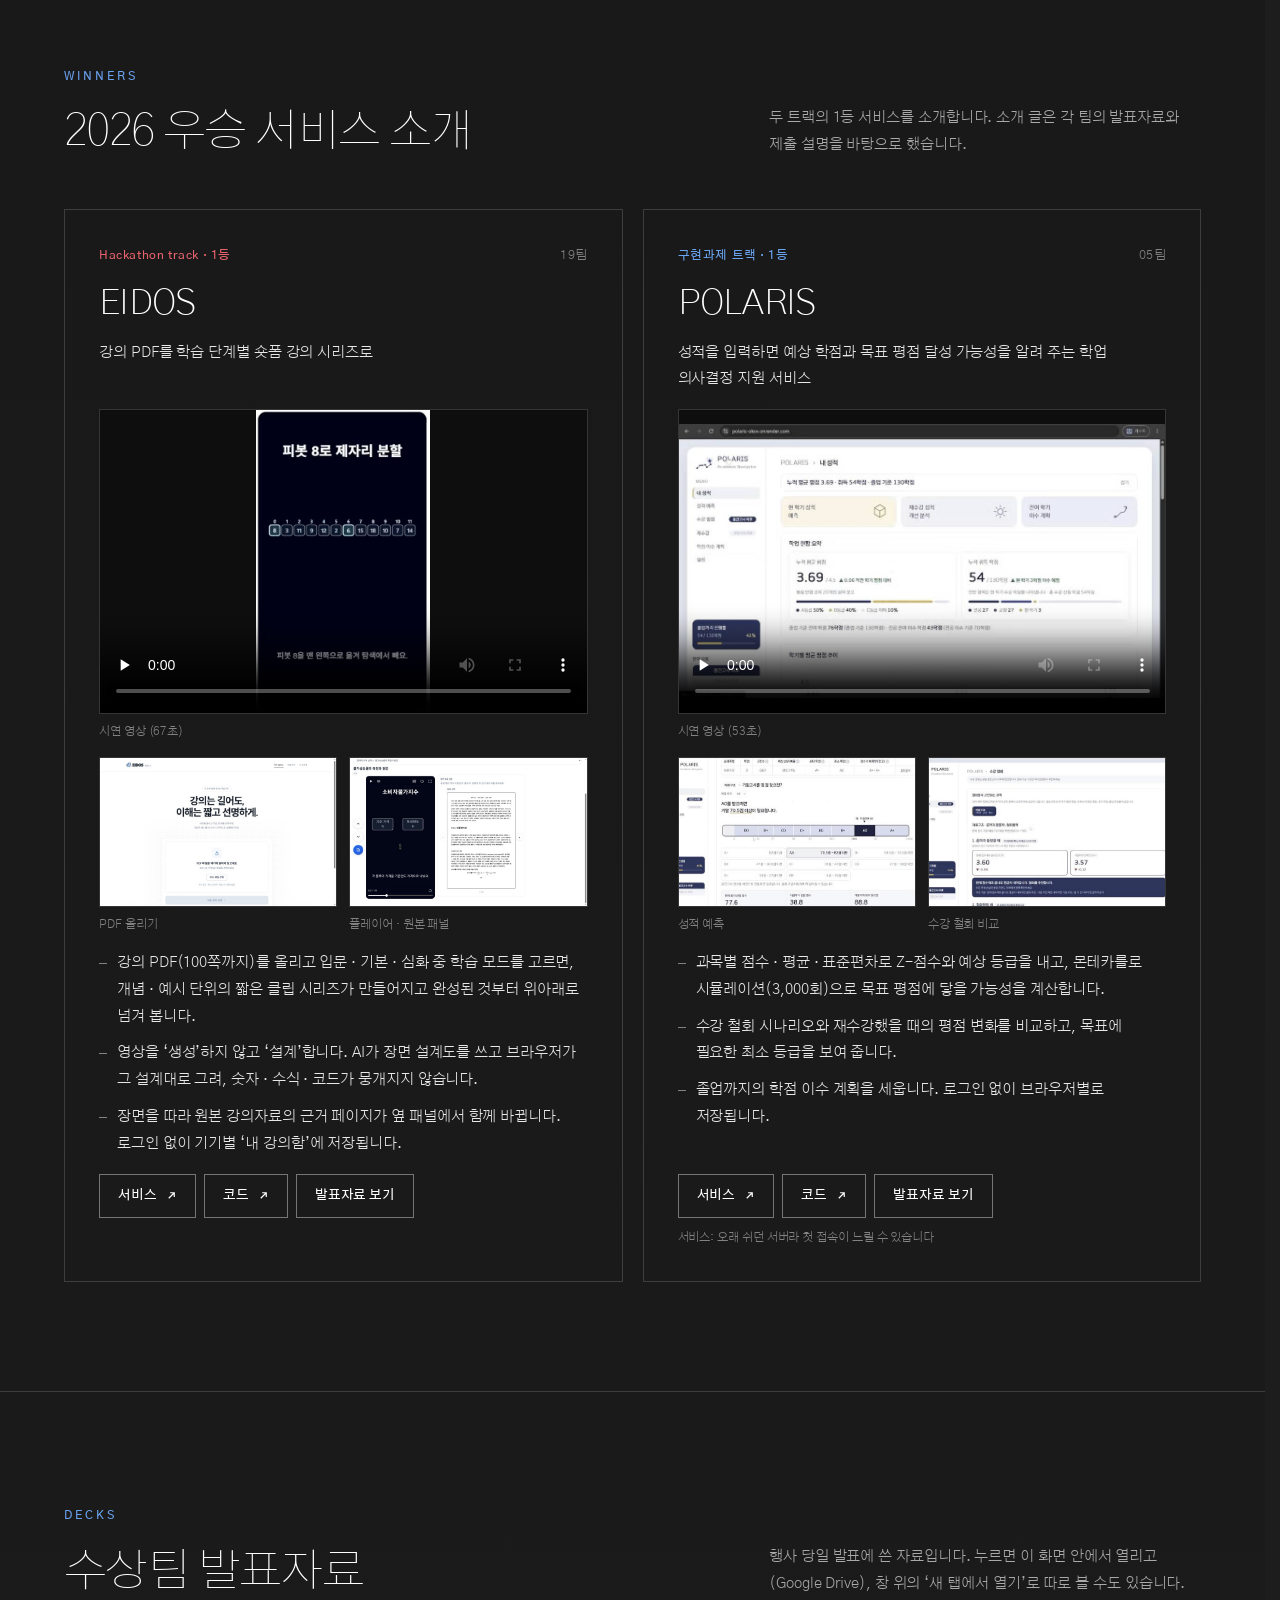
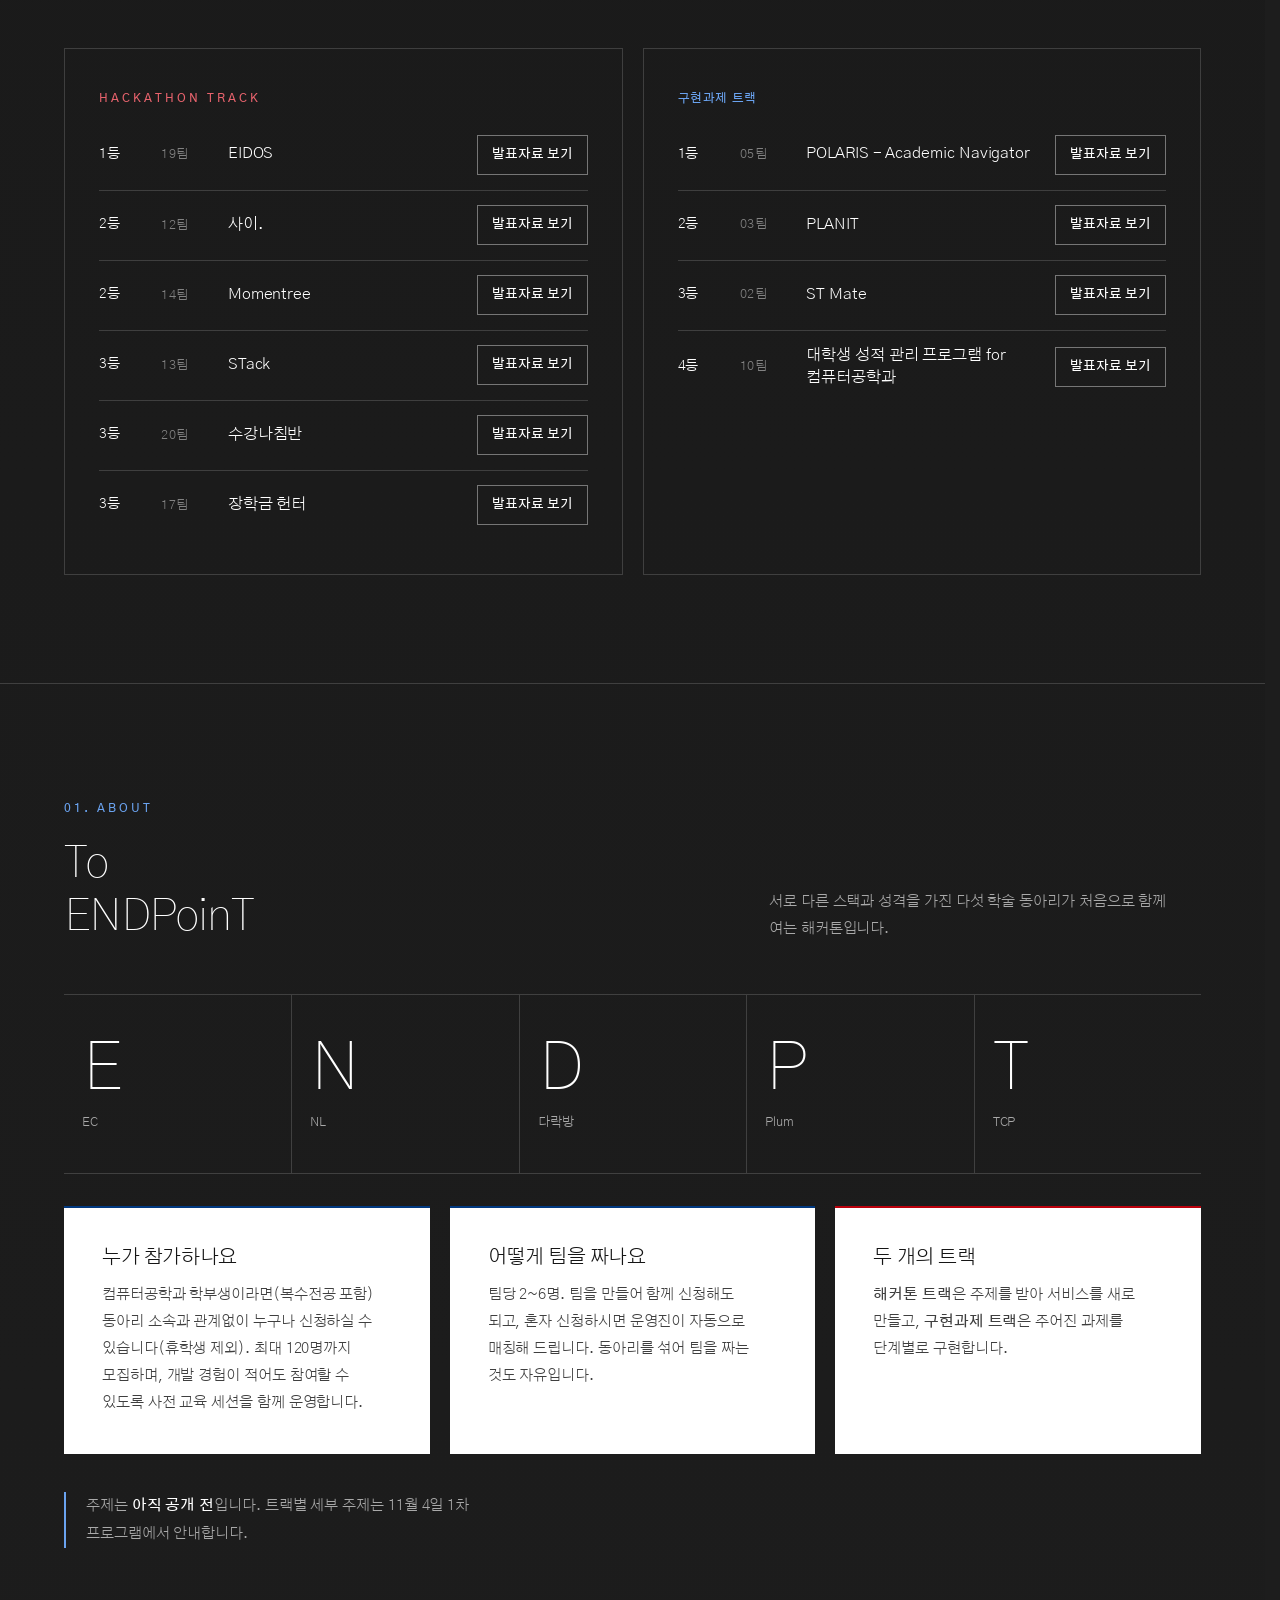
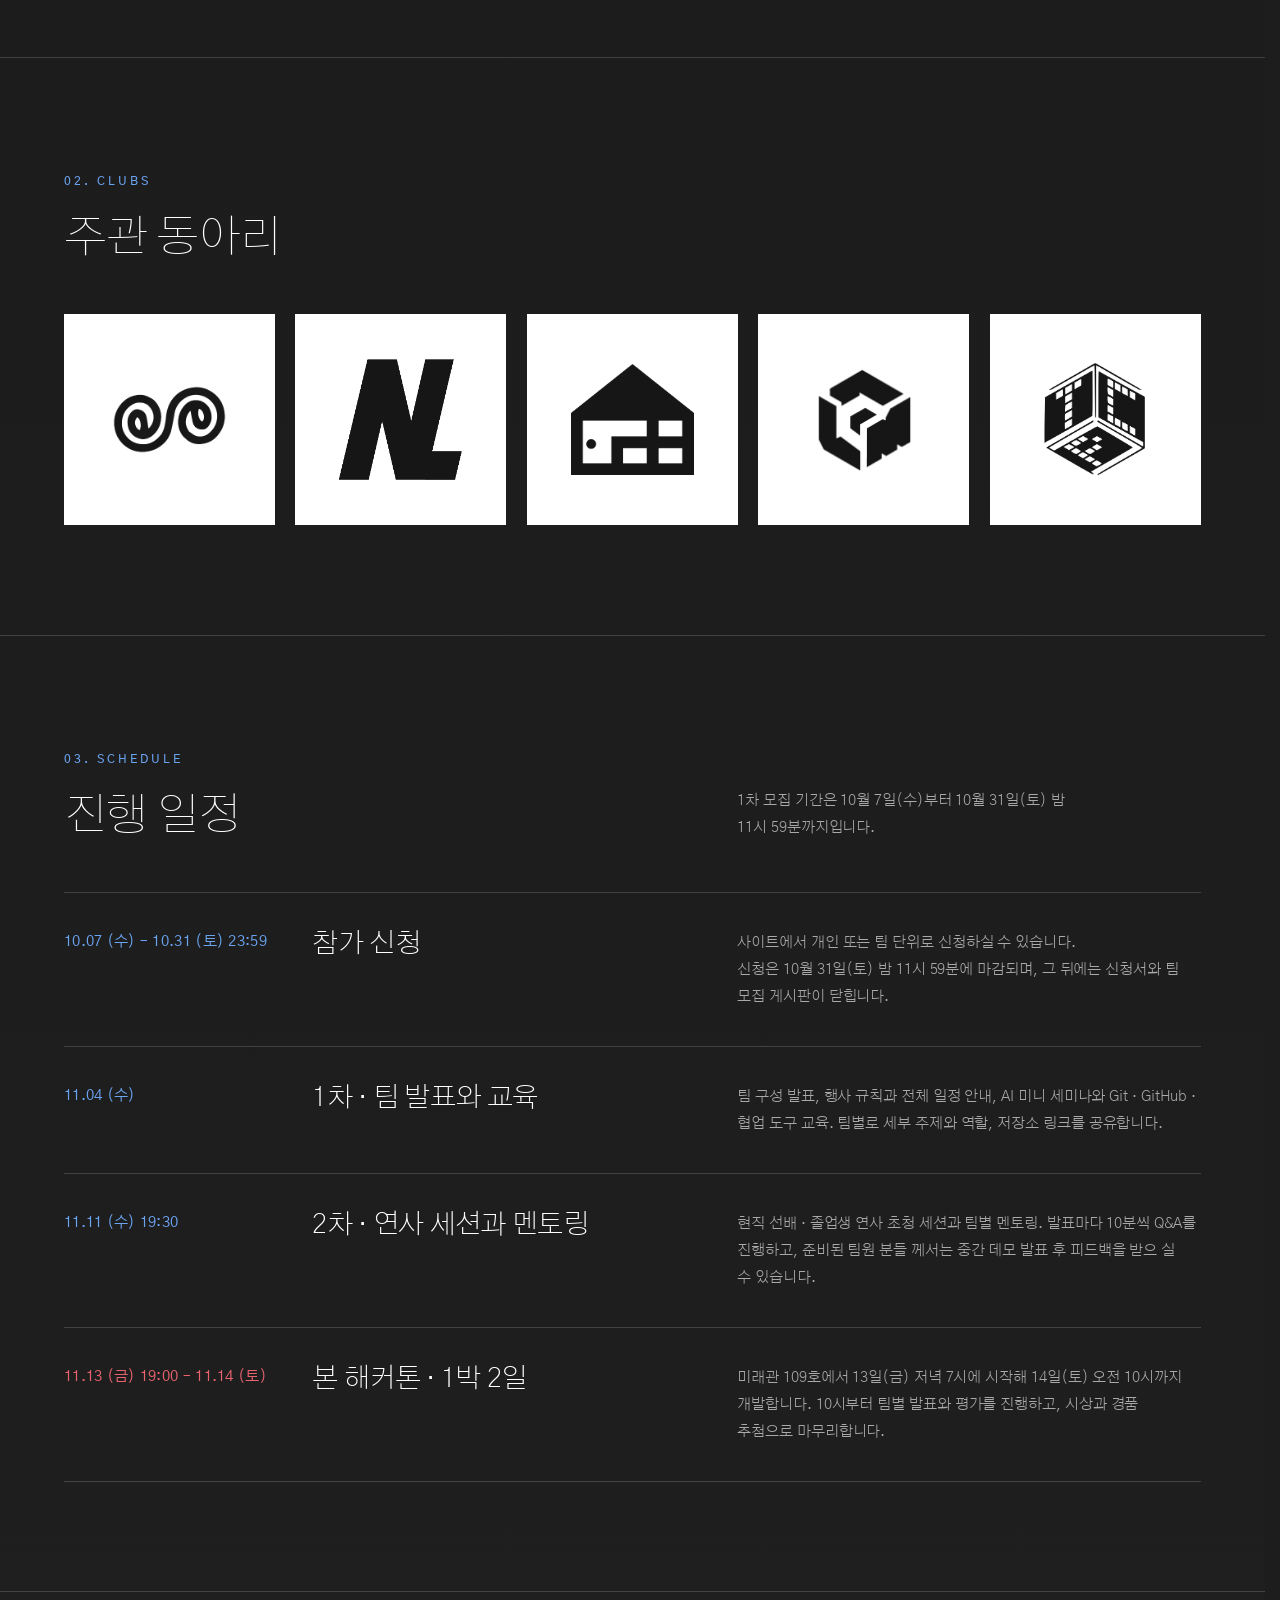
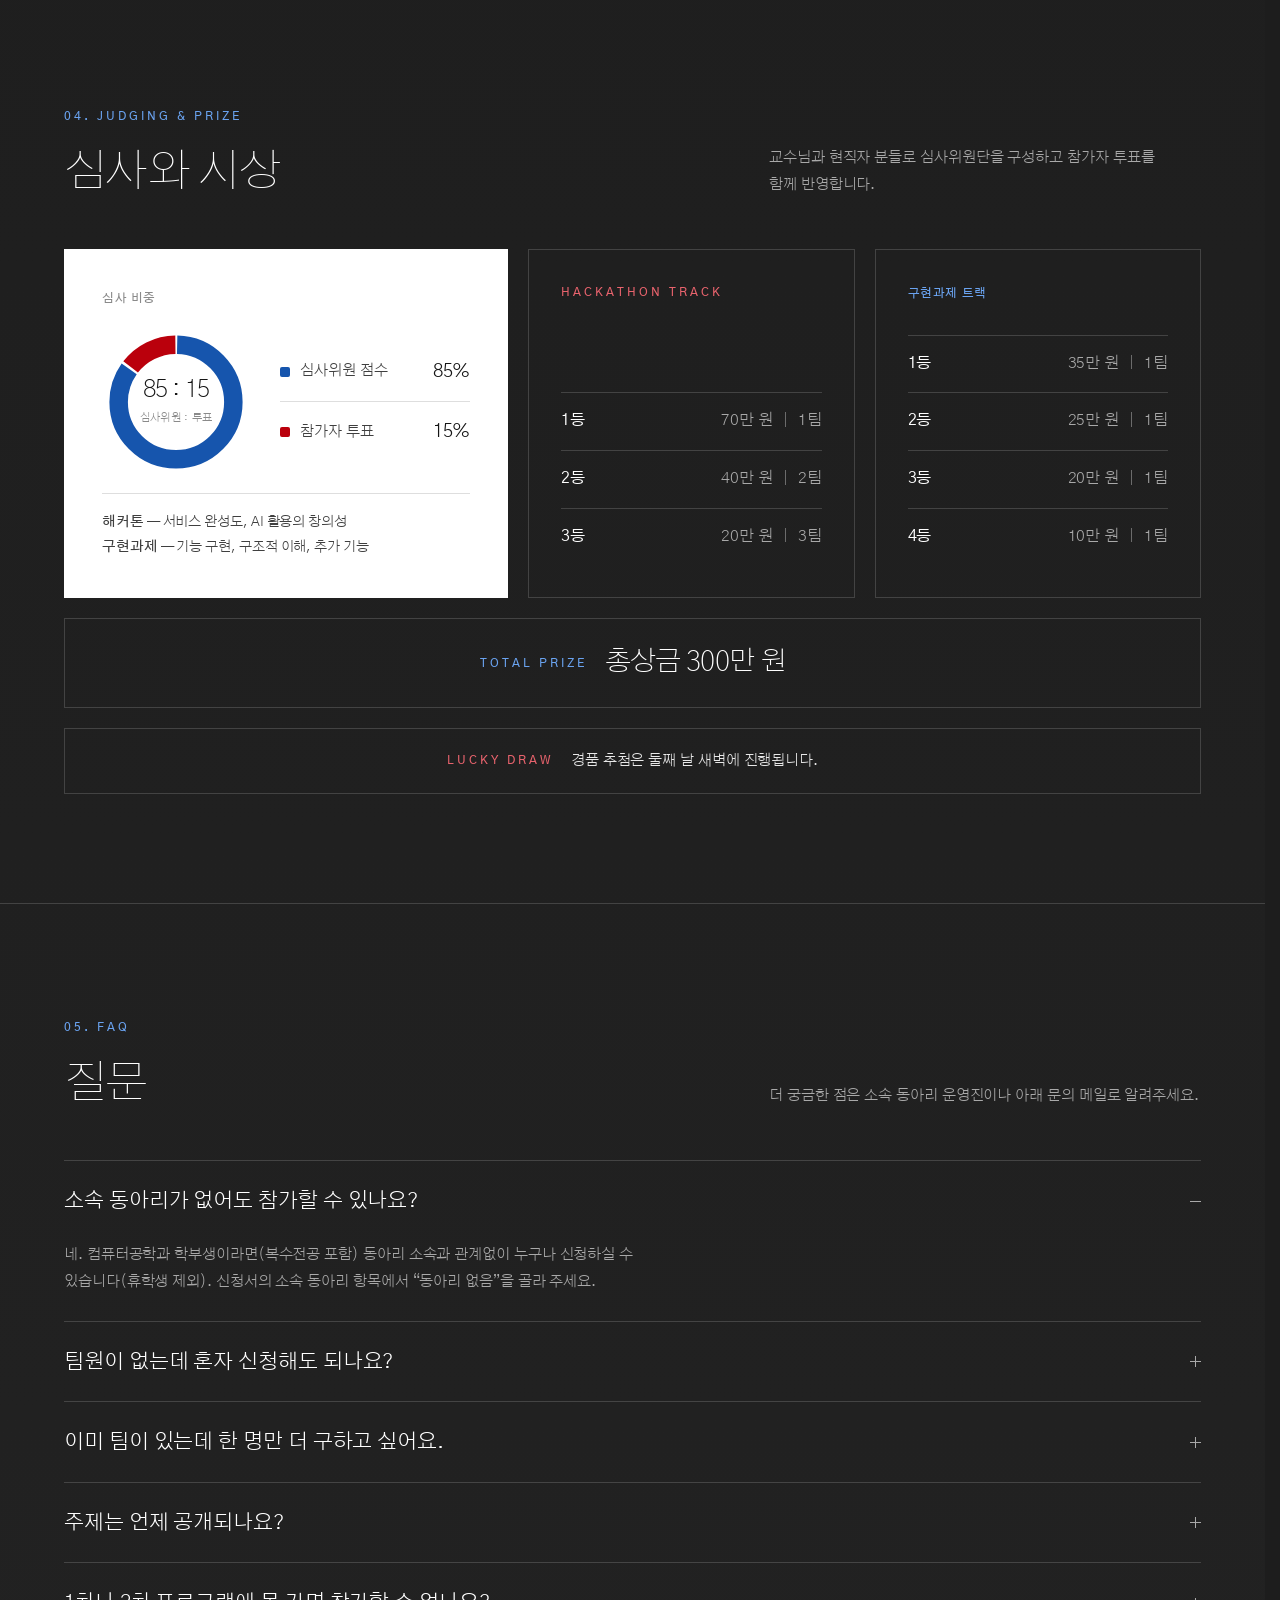
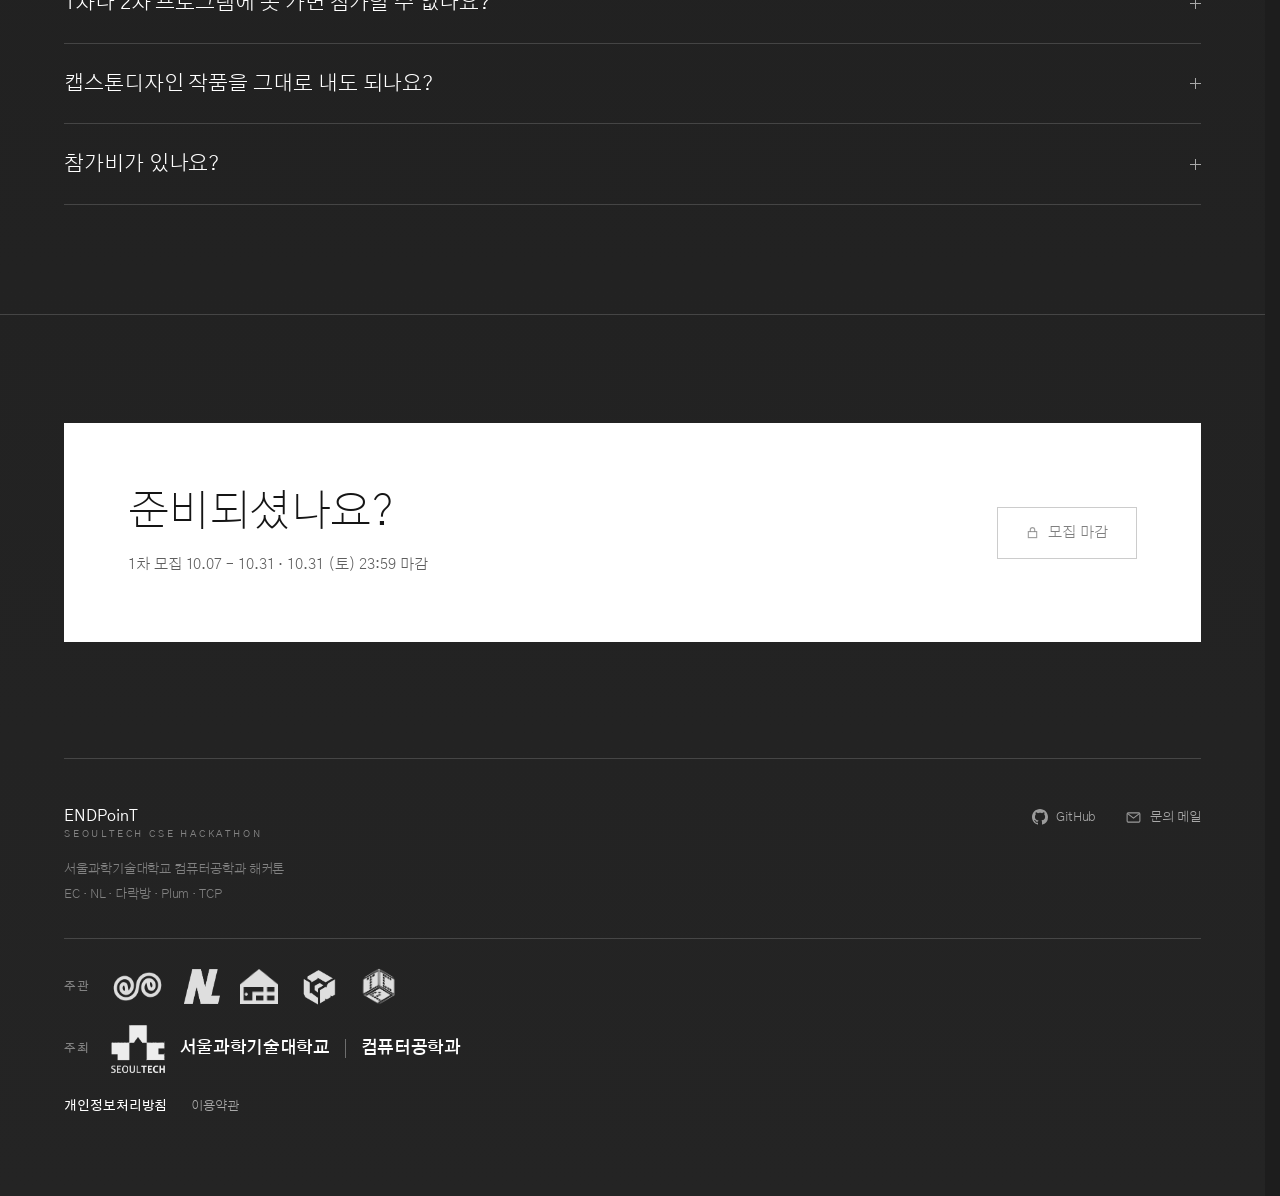
==== commit 422c5c6d: "행사 결과 사이트로: 등수 · 우승 서비스 소개 · 수상팀 발표자료, 공개 현황 닫기 - 홈 '결과 발표'는 서버에 묻지 않고 assets/results-2026.js(result" ====
--- a/index.html
+++ b/index.html
@@ -6,7 +6,10 @@
 <meta name="theme-color" content="#191919">
 <!-- 화면 테마: 밝은 화면을 고른 사람은 첫 화면부터 밝게 (assets/theme.js 가 단추를 단다) -->
 <script>try{if(localStorage.getItem('ep-theme')==='light')document.documentElement.setAttribute('data-theme','light')}catch(e){}</script>
-<script src="assets/theme.js" defer></script>
+<script src="assets/theme.js?v=547fe78e" defer></script>
+<script src="assets/submit-config.js?v=1f1bcd66" defer></script>
+<script src="assets/results-2026.js?v=26008078" defer></script>
+<script src="assets/results-page.js?v=525470ae" defer></script>
 <script>document.documentElement.className+=" js";</script>
 <title>ENDPoinT</title>
 <meta name="description" content="서울과학기술대학교 컴퓨터공학과 해커톤 ENDPoinT. 컴퓨터공학과 주최 · 5개 학술 동아리 주관, 2026년 11월 13일–14일, 1박 2일.">
@@ -861,6 +864,86 @@
 #prize .cards2>.trk{display:contents!important}
 @media (max-width:1060px){ #prize .cards2{grid-template-columns:repeat(2,minmax(0,1fr))} #prize .cards2>.card{grid-column:1/-1} }
 @media (max-width:720px){ #prize .cards2{grid-template-columns:1fr} }
+
+/* 결과 발표 — 심사 · 투표가 모두 마감되고 발표 시각이 지나면 제출 서버가 등수를 준다 (아래 '결과 발표' 스크립트) */
+#results .res-grid{display:grid;grid-template-columns:repeat(2,minmax(0,1fr));gap:clamp(12px,1.6vw,20px)}
+#results .res-trk{border:1px solid var(--line);padding:clamp(24px,3vw,34px);display:flex;flex-direction:column}
+#results .res-trk>.lab{margin-bottom:10px}
+#results .pl{display:grid;grid-template-columns:4.6em minmax(0,1fr);gap:4px 18px;padding:18px 0;border-top:1px solid var(--line);align-items:baseline}
+#results .pl:first-of-type{border-top:0}
+#results .pl>b{font-size:15.5px;font-weight:400;color:var(--hi);white-space:nowrap}
+#results .pl.p1>b{color:var(--blue)}
+#results .tms{display:flex;flex-direction:column;gap:10px;min-width:0}
+#results .tm{display:flex;align-items:baseline;gap:12px;min-width:0}
+#results .tm .no{flex:none;font-size:12.5px;letter-spacing:.04em;color:var(--dim-2);font-variant-numeric:tabular-nums}
+#results .tm .ti{font-size:17px;font-weight:300;line-height:1.45;color:var(--hi);overflow-wrap:anywhere}
+#results .pl.p1 .tm .ti{font-size:clamp(21px,2.3vw,27px);font-weight:200;letter-spacing:-.02em}
+#results .res-trk .foot{margin-top:auto;padding-top:14px;font-size:12.5px;color:var(--dim-2)}
+#results.show .res-trk{animation:resIn .9s var(--ease) both}
+#results.show .res-trk+.res-trk{animation-delay:.12s}
+@keyframes resIn{from{opacity:0;transform:translateY(16px)}to{opacity:1;transform:none}}
+@media (max-width:720px){ #results .res-grid{grid-template-columns:1fr} #results .pl{grid-template-columns:3.8em minmax(0,1fr)} }
+@media (prefers-reduced-motion:reduce){ #results.show .res-trk{animation:none} }
+#results[hidden],#winners[hidden],#decks[hidden],.viewer[hidden]{display:none}
+
+/* 2026 우승 서비스 소개 — 두 1등 팀을 같은 틀 · 같은 크기로 (assets/results-page.js) */
+.win-grid{display:grid;grid-template-columns:repeat(2,minmax(0,1fr));gap:clamp(12px,1.6vw,20px)}
+.win{border:1px solid var(--line);padding:clamp(22px,3vw,34px);display:flex;flex-direction:column;gap:16px;min-width:0}
+.win-top{display:flex;align-items:baseline;justify-content:space-between;gap:12px}
+.win-top .no{font-size:12.5px;letter-spacing:.04em;color:var(--dim-2);font-variant-numeric:tabular-nums}
+.win h3{font-size:clamp(26px,3vw,36px);font-weight:200;letter-spacing:-.02em}
+.win .one{font-size:15px;line-height:1.75;color:var(--fg);min-height:3.5em}
+.win figure{margin:0;min-width:0}
+.win figcaption{font-size:12px;line-height:1.6;color:var(--dim-2);margin-top:8px}
+.win-stage .frame{aspect-ratio:16/10;background:#0E0E0E;border:1px solid var(--line);overflow:hidden}
+.win-stage video{display:block;width:100%;height:100%;object-fit:contain;background:#0E0E0E}
+.win-shots{display:grid;grid-template-columns:repeat(2,minmax(0,1fr));gap:12px}
+.win .shot{display:block;width:100%;padding:0;border:1px solid var(--line);background:#0E0E0E;cursor:zoom-in;overflow:hidden}
+.win .shot img{width:100%;height:auto;aspect-ratio:16/10;object-fit:cover;transition:transform .5s var(--ease)}
+.win .shot:hover img{transform:scale(1.03)}
+.win .shot:focus-visible{outline:2px solid var(--blue);outline-offset:2px}
+.win-pts{margin:0;padding:0;list-style:none;display:flex;flex-direction:column;gap:10px;flex:1}
+.win-pts li{position:relative;padding-left:18px;font-size:14.5px;line-height:1.85;color:var(--fg)}
+.win-pts li::before{content:"";position:absolute;left:0;top:.9em;width:8px;height:1px;background:var(--dim-2)}
+.win-links{display:flex;flex-wrap:wrap;gap:8px}
+.win-links .btn svg{position:relative;z-index:1}
+.win-note{font-size:12px;line-height:1.6;color:var(--dim-2);min-height:1.6em;margin-top:-6px}
+@media (max-width:900px){ .win-grid{grid-template-columns:1fr} .win .one{min-height:0} }
+@media (prefers-reduced-motion:reduce){ .win .shot img{transition:none} .win .shot:hover img{transform:none} }
+
+/* 수상팀 발표자료 — 결과 발표와 같은 두 칸 */
+.dk-grid{display:grid;grid-template-columns:repeat(2,minmax(0,1fr));gap:clamp(12px,1.6vw,20px)}
+.dk-trk{border:1px solid var(--line);padding:clamp(22px,3vw,34px);min-width:0}
+.dk-trk>.lab{margin-bottom:10px}
+.dk-trk ul{list-style:none;margin:0;padding:0}
+.dk{display:grid;grid-template-columns:3em 3.3em minmax(0,1fr) auto;align-items:center;gap:6px 14px;padding:14px 0;border-top:1px solid var(--line);min-height:70px}
+.dk:first-child{border-top:0}
+.dk .pl{font-size:14px;color:var(--hi);white-space:nowrap}
+.dk .no{font-size:12.5px;letter-spacing:.04em;color:var(--dim-2);font-variant-numeric:tabular-nums;white-space:nowrap}
+.dk .ti{font-size:15.5px;line-height:1.45;color:var(--hi);overflow-wrap:anywhere}
+.dk .btn{min-height:40px;padding:0 14px;font-size:12.5px}
+@media (max-width:720px){
+  .dk-grid{grid-template-columns:1fr}
+  .dk{grid-template-columns:2.8em 3em minmax(0,1fr)}
+  .dk .btn{grid-column:3;justify-self:start}
+}
+
+/* 보기 창 — 심사위원 현황의 '발표 자료 보기' 창(assets/submit.css .viewer)과 같은 틀. 어두운 바탕이라 두 테마 모두 같은 색 */
+.viewer{position:fixed;inset:0;z-index:200;background:rgba(14,14,14,.96);display:flex;flex-direction:column;color:#E8E8E8}
+.viewer-bar{display:flex;align-items:center;gap:10px 16px;flex-wrap:wrap;padding:12px clamp(14px,3vw,28px);padding-top:max(12px,env(safe-area-inset-top));border-bottom:1px solid rgba(255,255,255,.16)}
+.viewer-bar .t{margin-right:auto;min-width:0;flex:1 1 220px}
+.viewer-bar .t b{display:block;font-size:15px;font-weight:400;color:#fff;line-height:1.4;overflow:hidden;text-overflow:ellipsis;white-space:nowrap}
+.viewer-bar .t span{display:block;font-size:12px;color:#9A9A9A;line-height:1.5;overflow:hidden;text-overflow:ellipsis;white-space:nowrap}
+.viewer .mini{height:32px;padding:0 13px;border:1px solid rgba(255,255,255,.34);background:transparent;color:#fff;font:500 12.5px/1 var(--font);
+  cursor:pointer;white-space:nowrap;text-decoration:none;display:inline-flex;align-items:center;transition:background .3s var(--ease),color .3s var(--ease)}
+.viewer .mini:hover{background:#fff;color:#151515;border-color:#fff}
+.viewer .mini:focus-visible{outline:2px solid #6AA3F0;outline-offset:2px}
+.viewer .mini[hidden]{display:none}
+.viewer-body{flex:1;min-height:0;display:flex;align-items:center;justify-content:center;position:relative;padding-bottom:env(safe-area-inset-bottom)}
+.viewer-body iframe{position:relative;z-index:1;display:block;width:100%;height:100%;border:0;background:transparent}
+.viewer-body img{display:block;max-width:100%;max-height:100%;width:auto;height:auto;object-fit:contain}
+.viewer-body .loading{position:absolute;inset:0;display:flex;align-items:center;justify-content:center;font-size:13.5px;color:#9A9A9A;padding:20px;text-align:center}
+@media (max-width:720px){ .viewer .mini{height:40px} }
 /* 인앱 브라우저(카카오톡 등) 안내 띠 */
 .inapp{border-bottom:1px solid var(--line);background:var(--inapp)}
 .inapp .wrap{display:flex;align-items:center;gap:10px 18px;flex-wrap:wrap;padding-block:12px}
@@ -1334,7 +1417,8 @@
       <a href="#/teams" data-nav="/teams">팀 모집</a>
       <a href="#/apply" data-nav="/apply" id="nav-apply">신청 안내</a>
       <a href="#prize" id="nav-prize" class="sm-hide" hidden>심사안내</a>
-      <a href="judge/" id="nav-judge"><span class="sm-hide">제출·투표 </span>현황</a>
+      <a href="#results" id="nav-results">결과</a>
+      <a href="#decks" id="nav-decks" class="sm-hide">발표자료</a>
       <a href="submit/" id="nav-submit" hidden><span class="sm-hide">결과물 </span>제출</a>
       <a href="judge/vote/" id="nav-vote" hidden>투표</a>
       <a class="lang" href="en/" hreflang="en" lang="en" title="English version">EN</a>
@@ -1394,6 +1478,47 @@
     <div data-anim style="--d:.15s"><span class="lab">장소</span><b>미래관 109호</b></div>
     <div data-anim style="--d:.25s" id="fact-round"><span class="lab">1차 모집</span><b>10.07 (수) – 10.31 (토) 23:59</b></div>
   </div>
+
+  <!-- 결과 발표 · 우승 서비스 소개 · 수상팀 발표자료 — assets/results-page.js 가 assets/results-2026.js 의 값으로 채운다.
+       등수만 보인다 (점수 · 투표 수 · 심사 코멘트는 데이터에도 없다). 스크립트가 못 돌면 세 절 모두 숨은 채로 남는다 -->
+  <section id="results" hidden aria-labelledby="results-h">
+    <div class="wrap">
+      <div class="head">
+        <div>
+          <span class="lab blue">Results</span>
+          <h2 id="results-h">결과 발표</h2>
+        </div>
+        <p>심사위원 점수 85% · 참가자 투표 15% 를 합친 최종 점수 순서입니다. 수상한 모든 팀을 축하합니다.</p>
+      </div>
+      <div class="res-grid" id="results-grid"></div>
+    </div>
+  </section>
+
+  <section id="winners" hidden aria-labelledby="winners-h">
+    <div class="wrap">
+      <div class="head">
+        <div>
+          <span class="lab blue">Winners</span>
+          <h2 id="winners-h">2026 우승 서비스 소개</h2>
+        </div>
+        <p>두 트랙의 1등 서비스를 소개합니다. 소개 글은 각 팀의 발표자료와 제출 설명을 바탕으로 했습니다.</p>
+      </div>
+      <div class="win-grid" id="win-grid"></div>
+    </div>
+  </section>
+
+  <section id="decks" hidden aria-labelledby="decks-h">
+    <div class="wrap">
+      <div class="head">
+        <div>
+          <span class="lab blue">Decks</span>
+          <h2 id="decks-h">수상팀 발표자료</h2>
+        </div>
+        <p>행사 당일 발표에 쓴 자료입니다. 누르면 이 화면 안에서 열리고(Google Drive), 창 위의 ‘새 탭에서 열기’로 따로 볼 수도 있습니다.</p>
+      </div>
+      <div class="dk-grid" id="deck-grid"></div>
+    </div>
+  </section>
 
   <!-- 공지사항 — 공지 모듈이 채운다 (Notice.gs). 게시 중인 공지가 하나도 없으면 절 자체가 숨겨진다 -->
   <section id="notice" hidden>
@@ -1832,6 +1957,16 @@
     </div>
   </div>
 </footer>
+
+<!-- 보기 창 — 심사위원 현황(/judge/)의 '발표 자료 보기' 창과 같은 틀. assets/results-page.js 가 열고 닫는다 -->
+<div class="viewer" id="viewer" hidden role="dialog" aria-modal="true" aria-labelledby="vw-title">
+  <div class="viewer-bar">
+    <div class="t"><b id="vw-title"></b><span id="vw-sub"></span></div>
+    <a class="mini" id="vw-open" target="_blank" rel="noopener noreferrer" hidden>새 탭에서 열기</a>
+    <button class="mini" type="button" id="vw-close">닫기</button>
+  </div>
+  <div class="viewer-body" id="vw-body"></div>
+</div>
 
 <script>
 (function () {
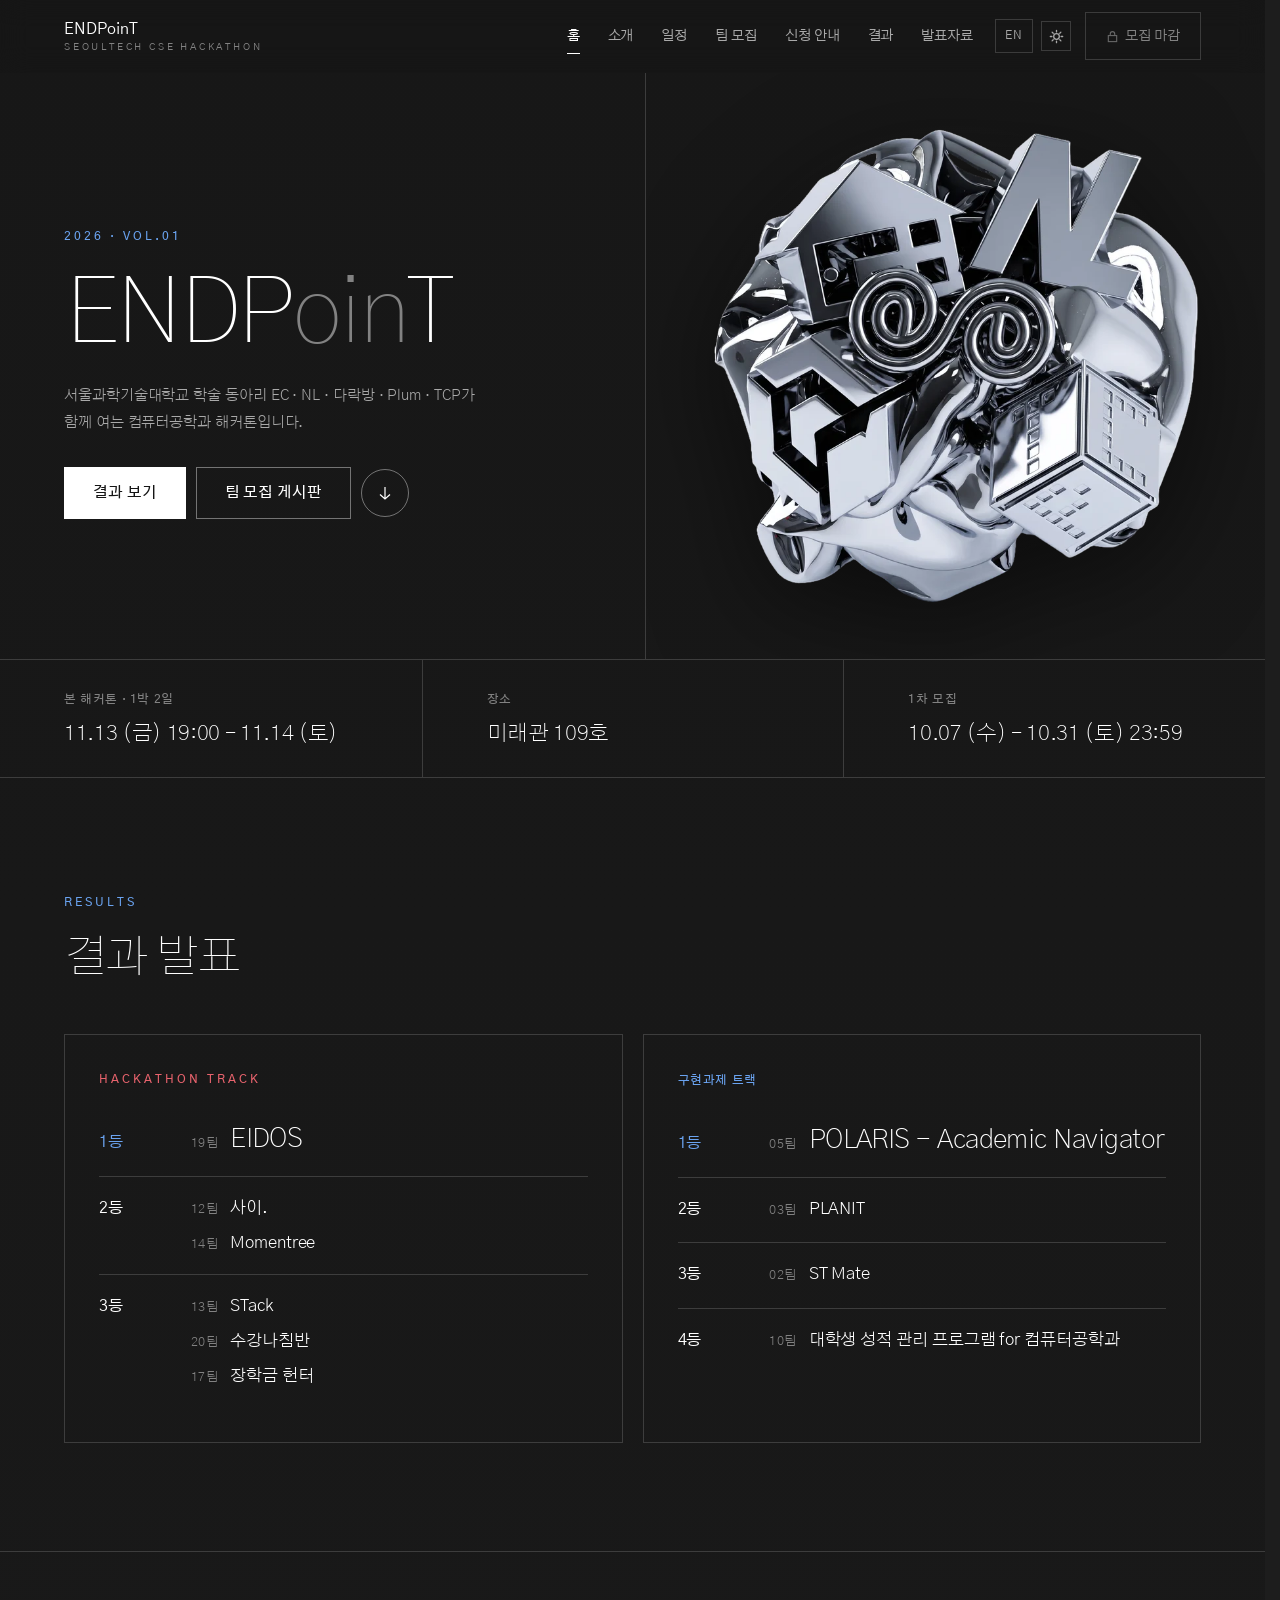
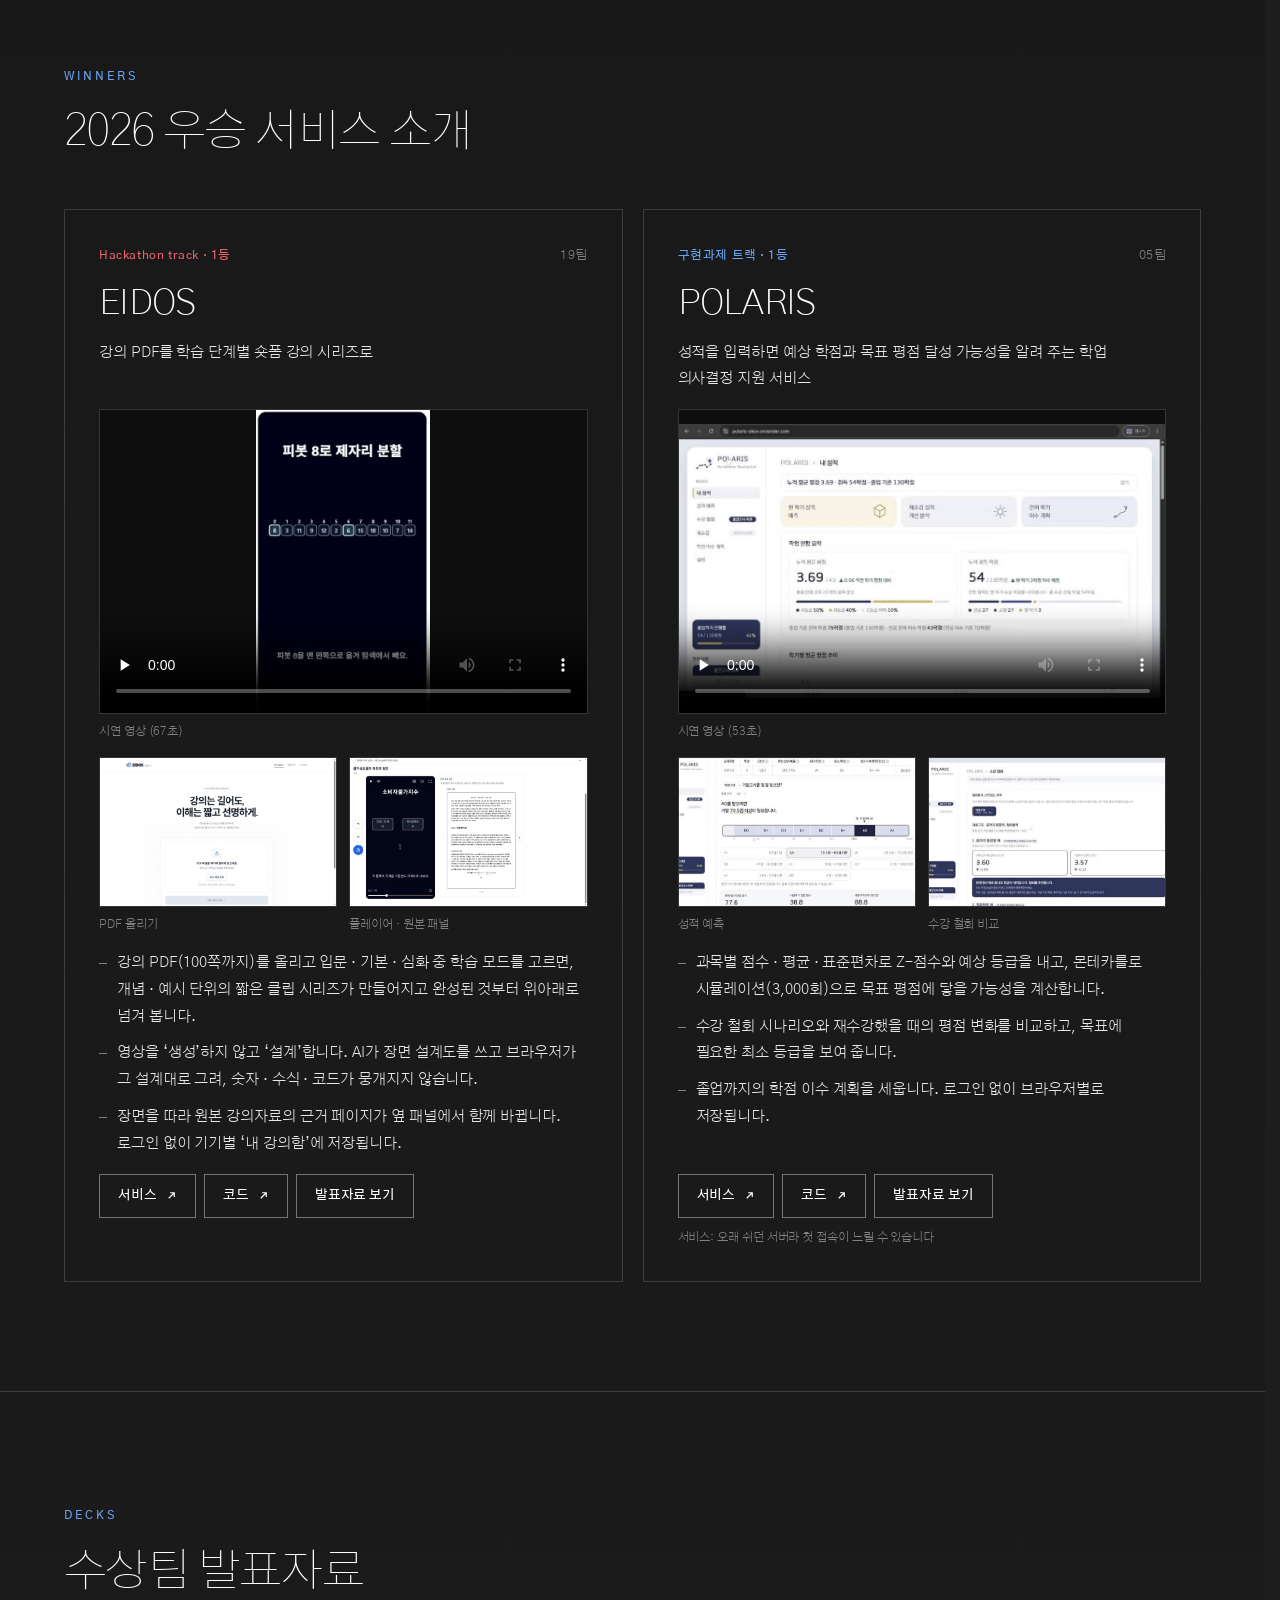
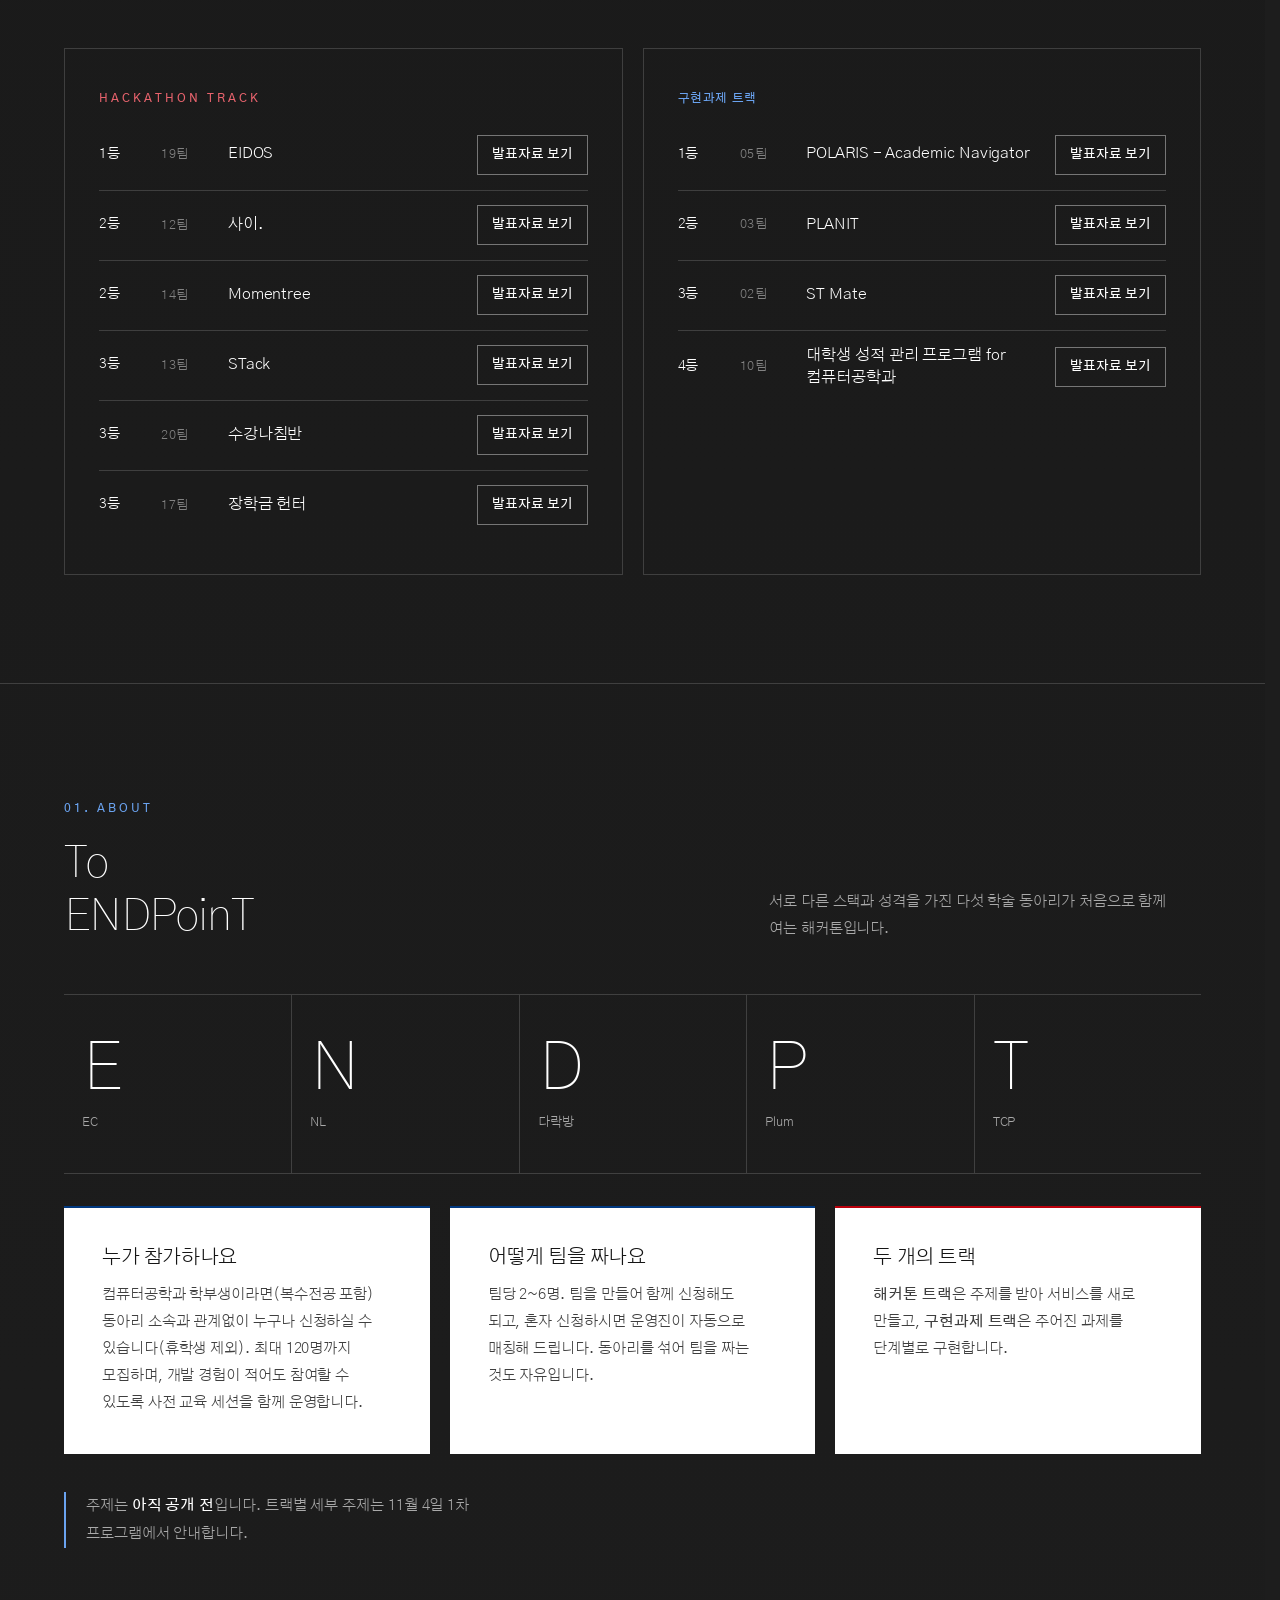
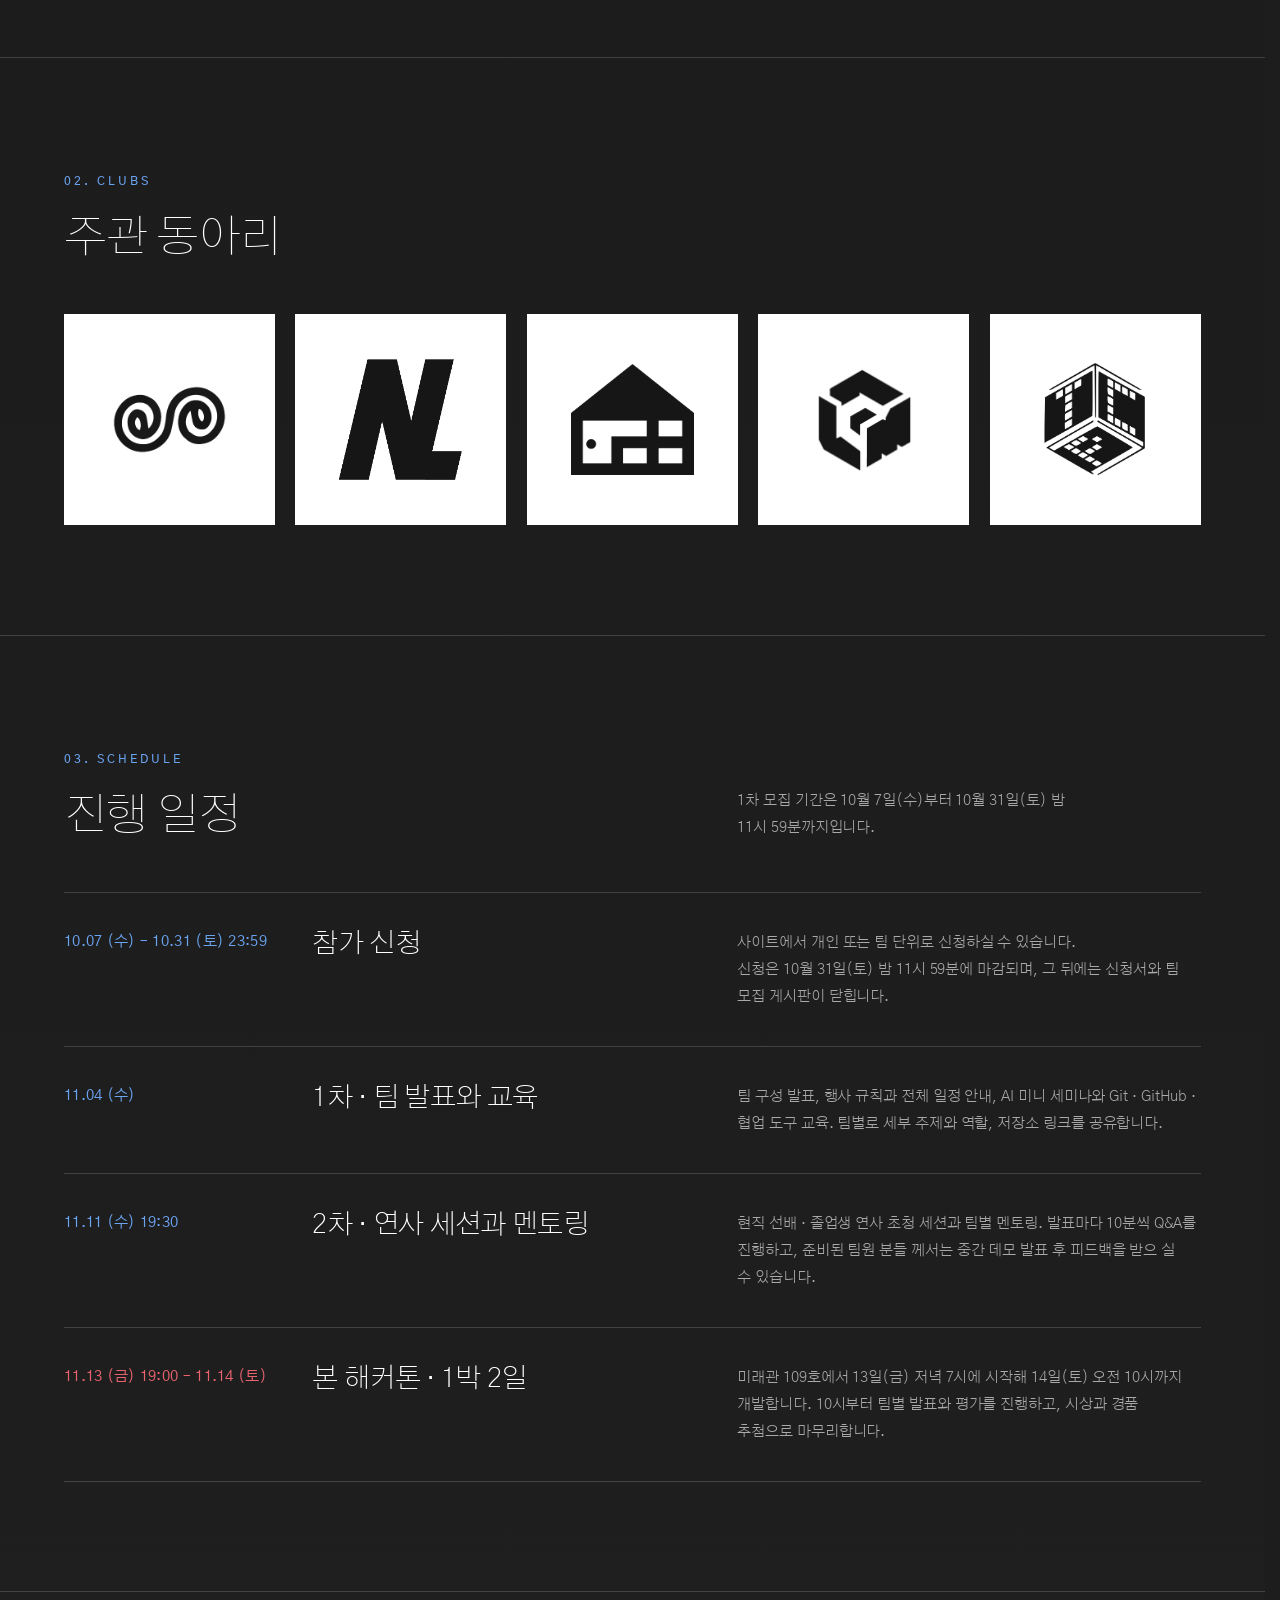
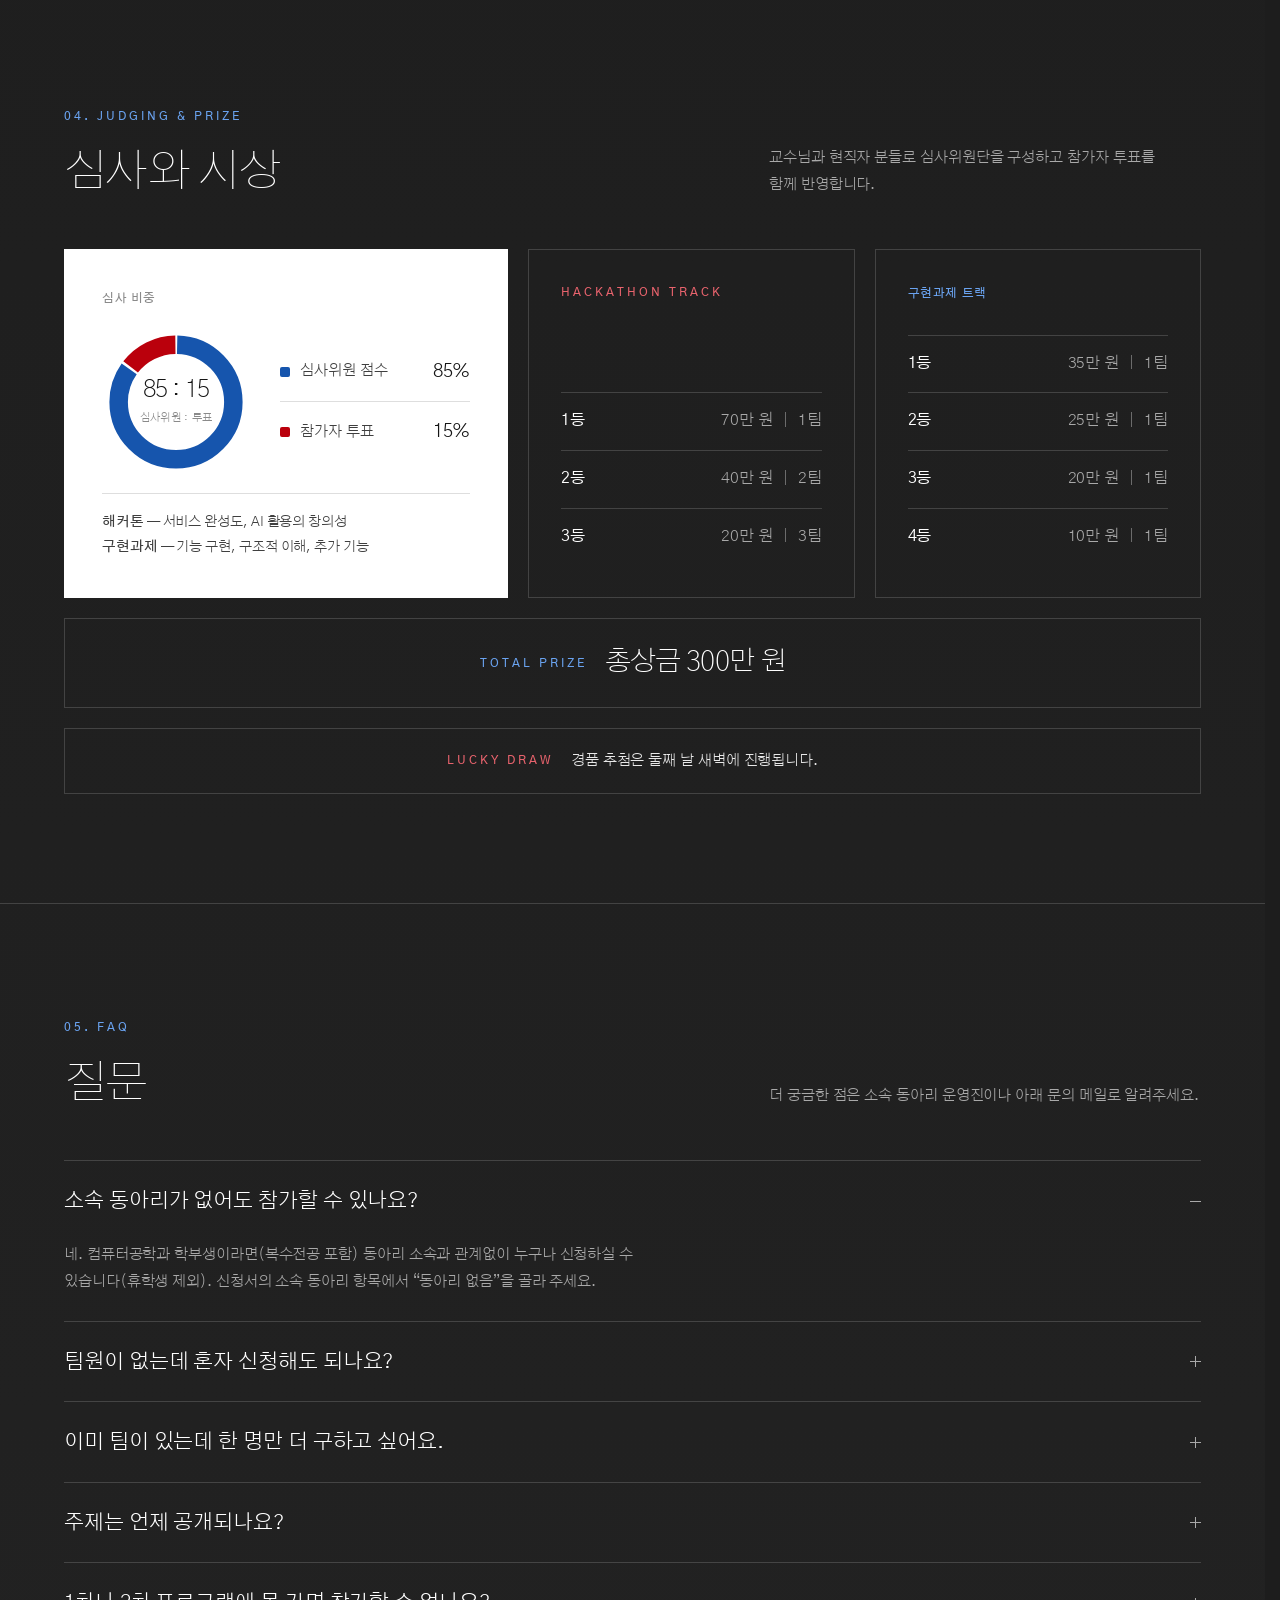
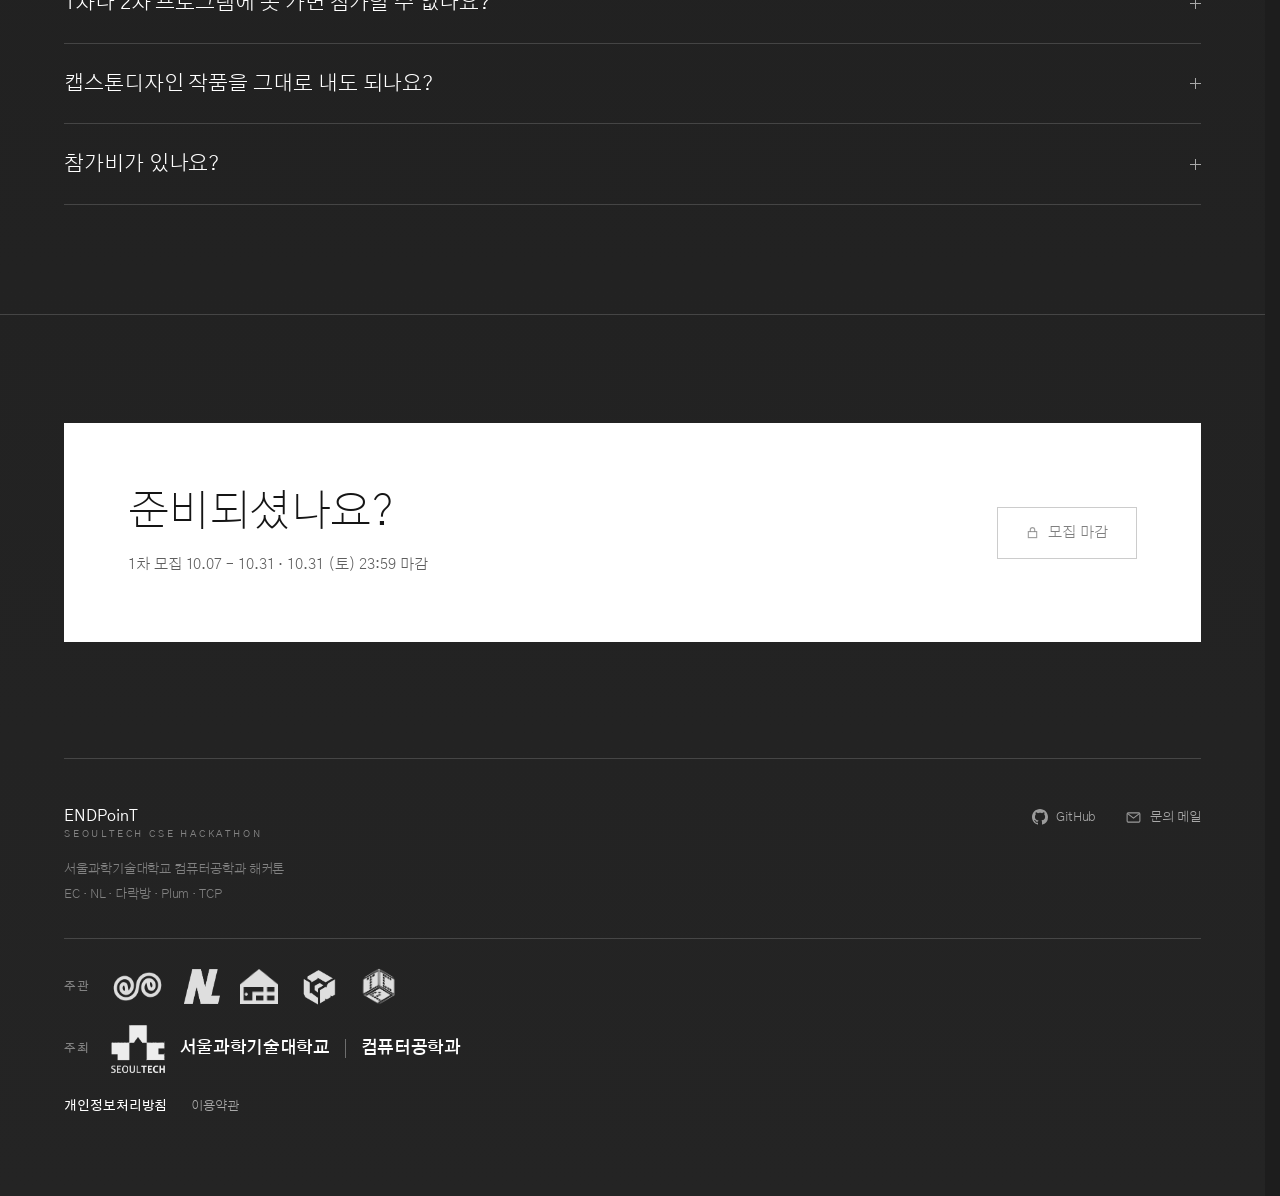
==== commit dc0855aa: "홈: 결과 발표 · 우승 서비스 소개 · 수상팀 발표자료 머리의 설명 문단을 뺐다 세 절 모두 제목만 남긴다 (신청 과정 절과 같은 모양). 영어판에는 같은 문구가 없다.  Co-" ====
--- a/index.html
+++ b/index.html
@@ -1488,7 +1488,6 @@
           <span class="lab blue">Results</span>
           <h2 id="results-h">결과 발표</h2>
         </div>
-        <p>심사위원 점수 85% · 참가자 투표 15% 를 합친 최종 점수 순서입니다. 수상한 모든 팀을 축하합니다.</p>
       </div>
       <div class="res-grid" id="results-grid"></div>
     </div>
@@ -1501,7 +1500,6 @@
           <span class="lab blue">Winners</span>
           <h2 id="winners-h">2026 우승 서비스 소개</h2>
         </div>
-        <p>두 트랙의 1등 서비스를 소개합니다. 소개 글은 각 팀의 발표자료와 제출 설명을 바탕으로 했습니다.</p>
       </div>
       <div class="win-grid" id="win-grid"></div>
     </div>
@@ -1514,7 +1512,6 @@
           <span class="lab blue">Decks</span>
           <h2 id="decks-h">수상팀 발표자료</h2>
         </div>
-        <p>행사 당일 발표에 쓴 자료입니다. 누르면 이 화면 안에서 열리고(Google Drive), 창 위의 ‘새 탭에서 열기’로 따로 볼 수도 있습니다.</p>
       </div>
       <div class="dk-grid" id="deck-grid"></div>
     </div>
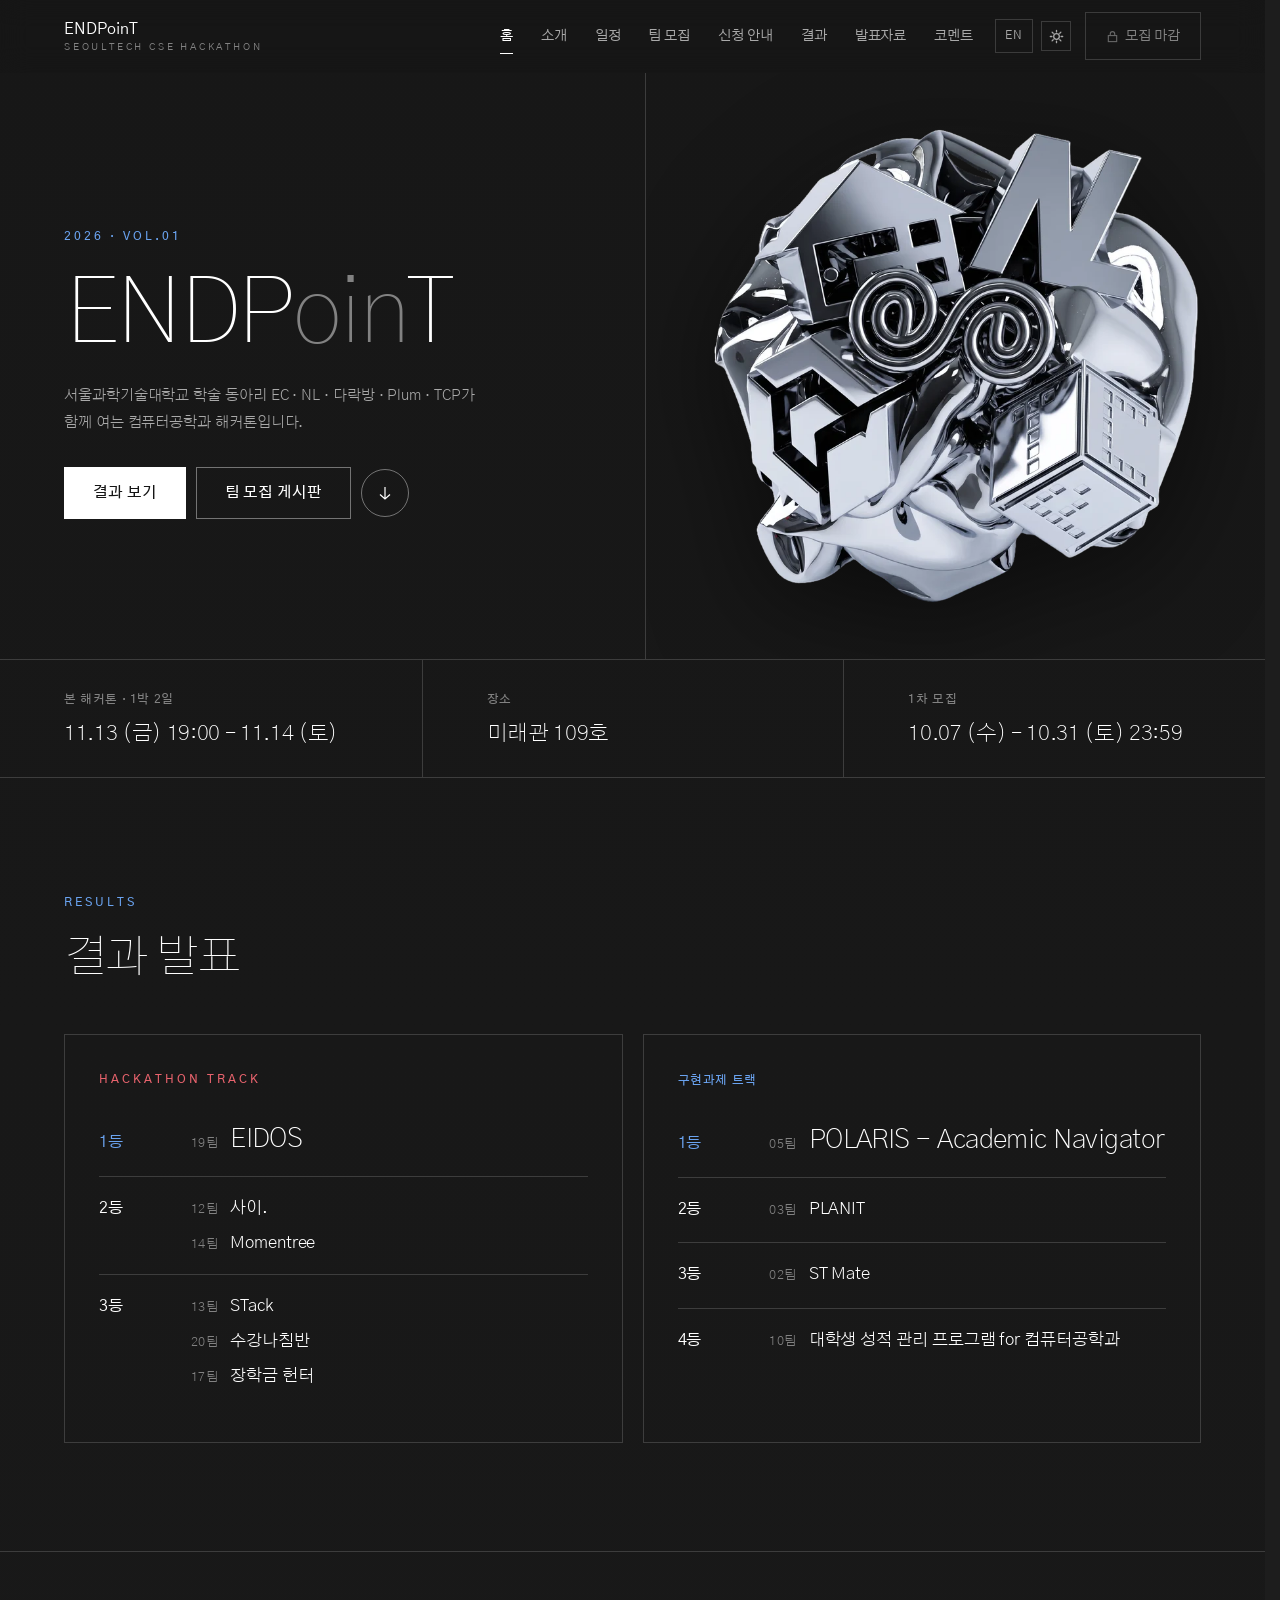
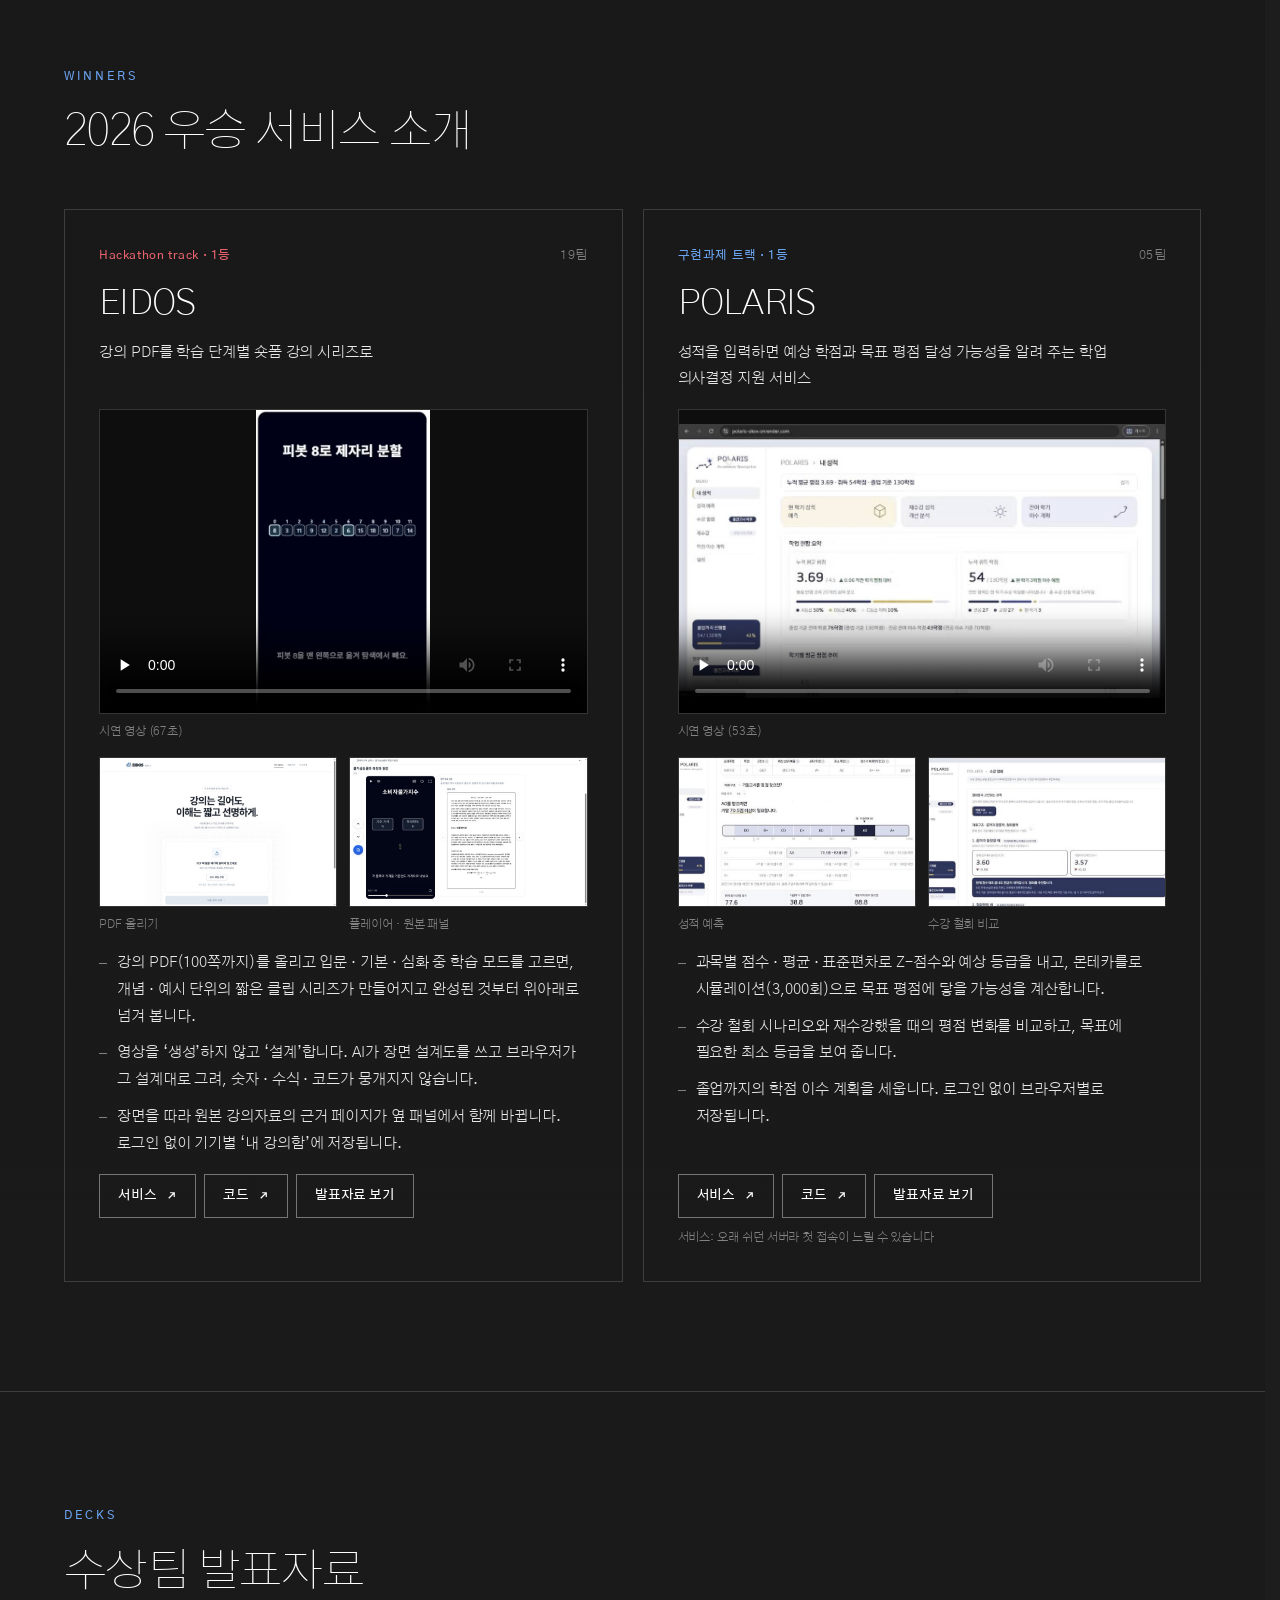
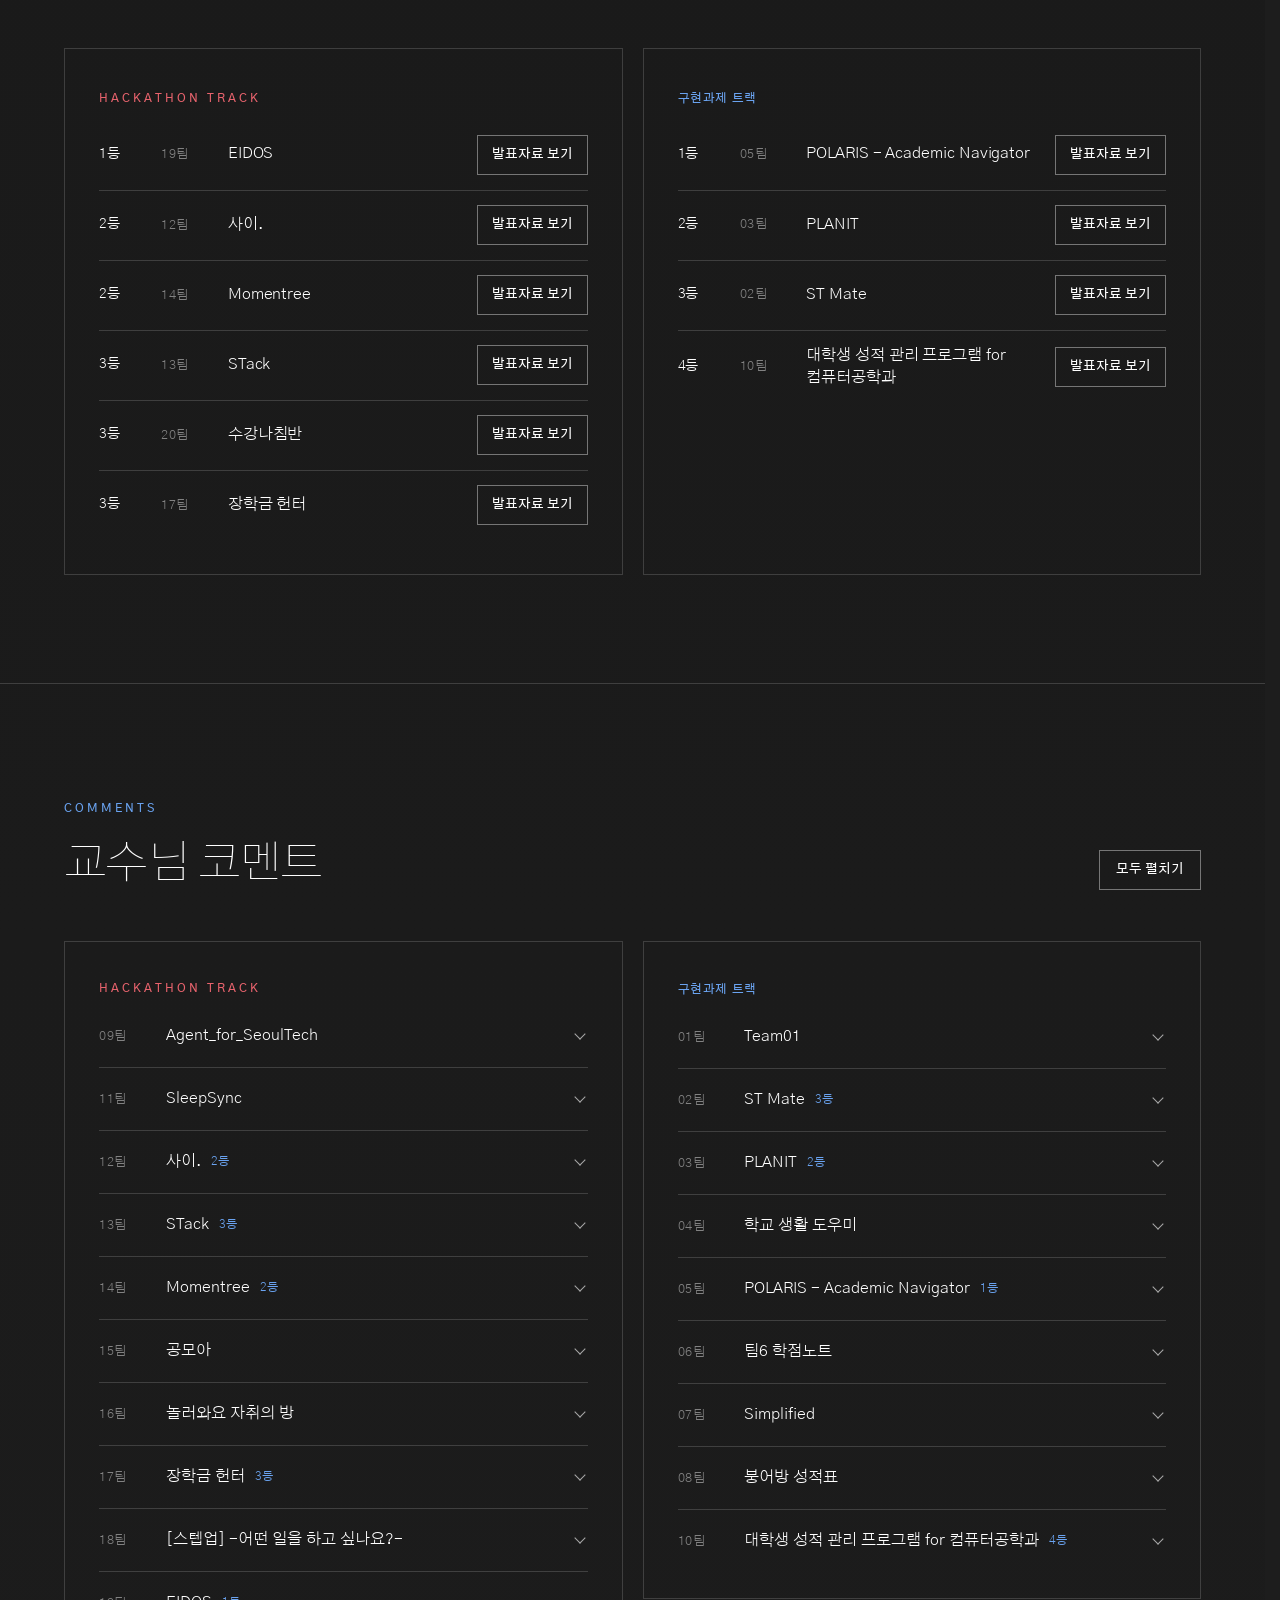
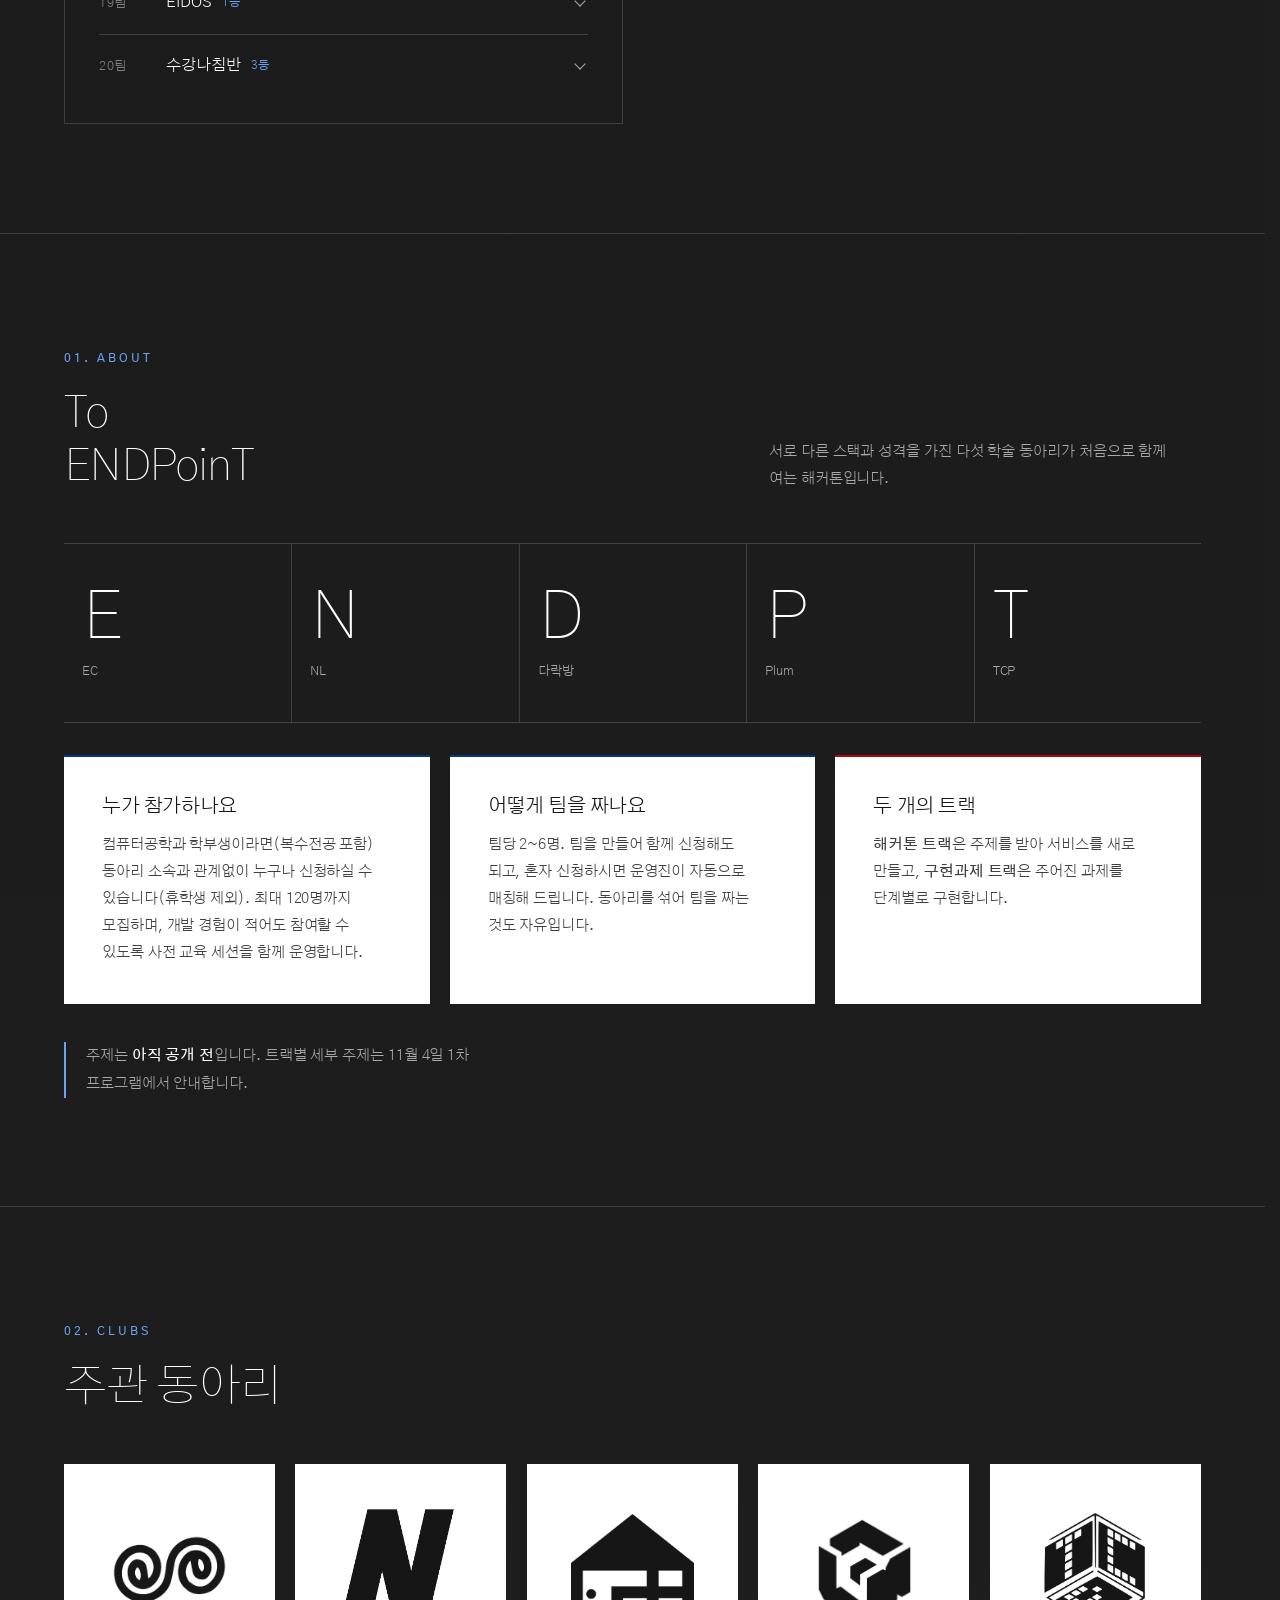
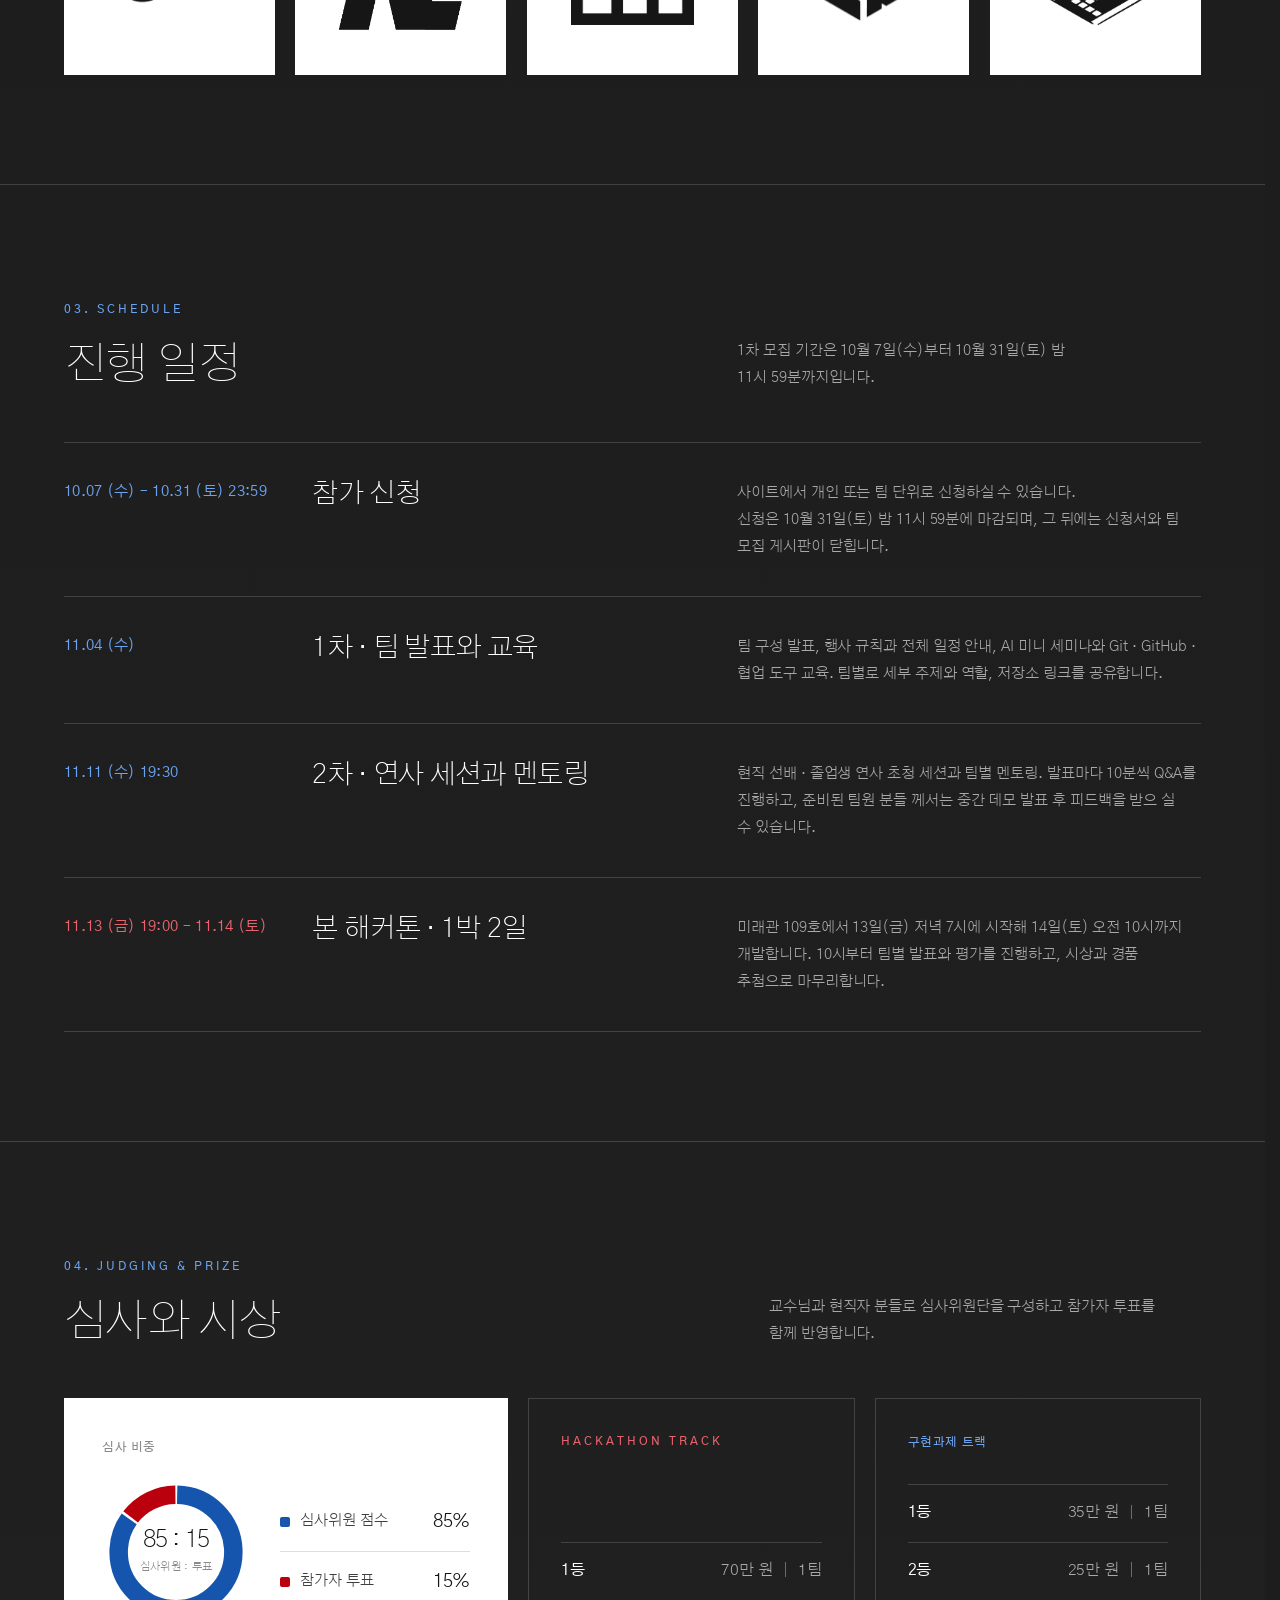
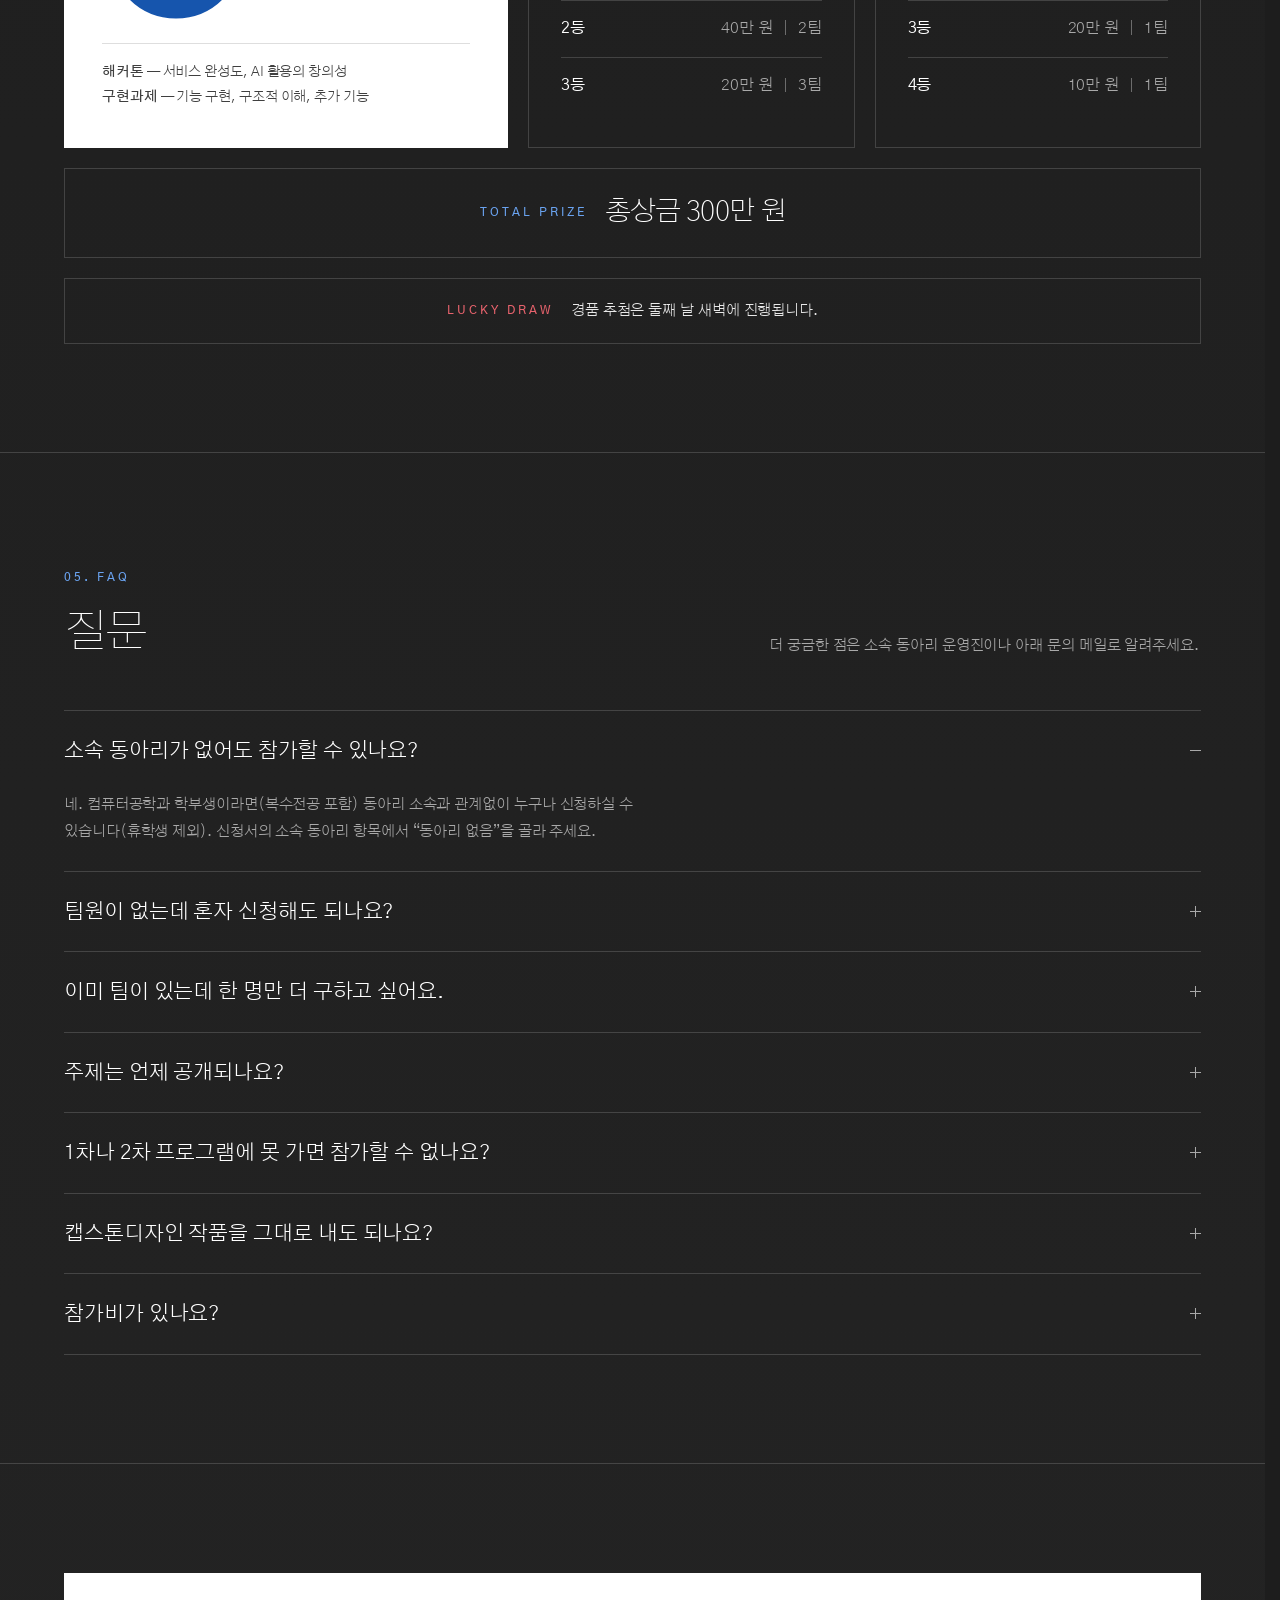
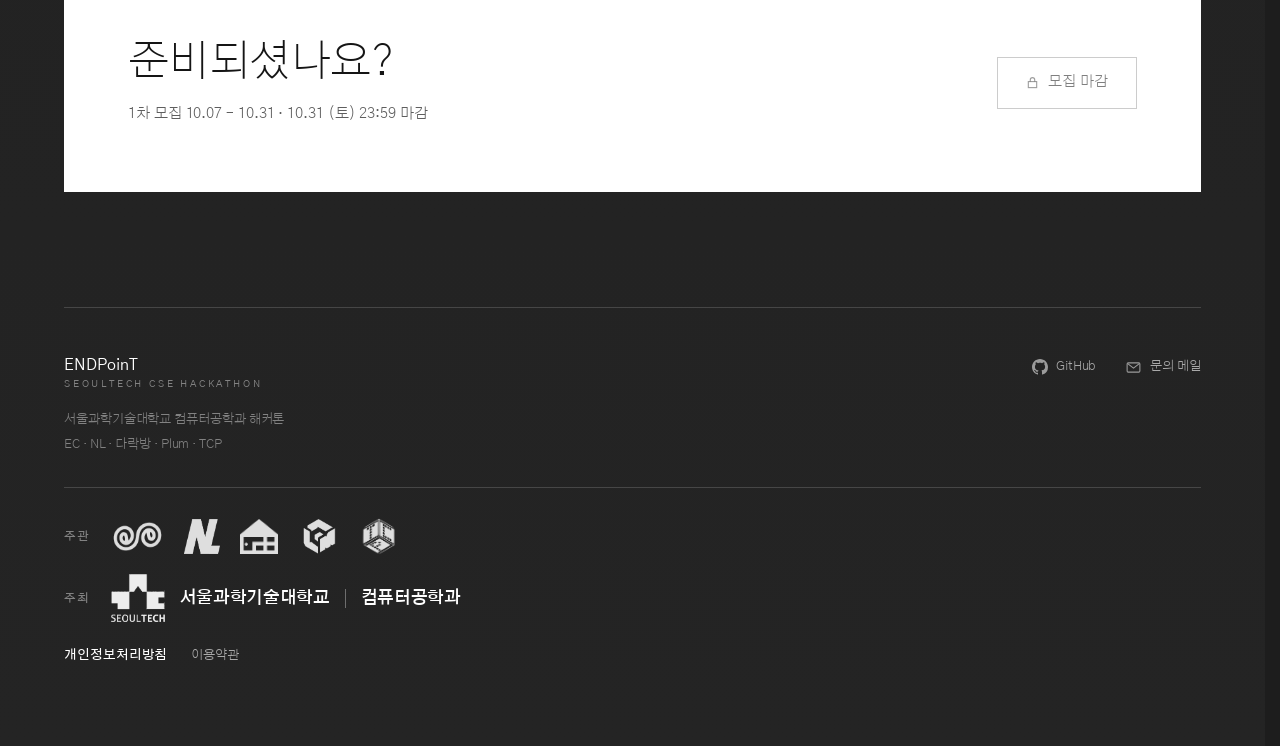
==== commit 6df476f4: "홈: 교수님 코멘트 — 20팀 모두, 팀마다 접었다 폈다 - 소유자 결정으로 팀별 교수님 코멘트를 공개한다. 점수 · 순위(수상 등수 외) · 심사위원 이름 · 득표수는 넣지 않는" ====
--- a/index.html
+++ b/index.html
@@ -9,7 +9,8 @@
 <script src="assets/theme.js?v=547fe78e" defer></script>
 <script src="assets/submit-config.js?v=1f1bcd66" defer></script>
 <script src="assets/results-2026.js?v=26008078" defer></script>
-<script src="assets/results-page.js?v=525470ae" defer></script>
+<script src="assets/comments-2026.js?v=ce32798a" defer></script>
+<script src="assets/results-page.js?v=c7018979" defer></script>
 <script>document.documentElement.className+=" js";</script>
 <title>ENDPoinT</title>
 <meta name="description" content="서울과학기술대학교 컴퓨터공학과 해커톤 ENDPoinT. 컴퓨터공학과 주최 · 5개 학술 동아리 주관, 2026년 11월 13일–14일, 1박 2일.">
@@ -928,8 +929,53 @@
   .dk .btn{grid-column:3;justify-self:start}
 }
 
+/* 교수님 코멘트 — 트랙마다 한 칸, 팀마다 한 줄. 누르면 아래로 펼친다 (grid-template-rows 0fr → 1fr, 보기 창과 같은 감속) */
+#comments[hidden]{display:none}
+.cm-tools{display:flex;justify-content:flex-end}
+@media (max-width:720px){ .cm-tools{justify-content:flex-start} }
+.cm-tools .btn{min-height:40px;padding:0 16px;font-size:12.5px}
+.cm-grid{display:grid;grid-template-columns:repeat(2,minmax(0,1fr));gap:clamp(12px,1.6vw,20px);align-items:start}
+.cm-trk{border:1px solid var(--line);padding:clamp(14px,2.2vw,26px) clamp(22px,3vw,34px);min-width:0}
+.cm-trk>.lab{display:block;margin:10px 0 6px}
+.cm-trk ul.cm-list{list-style:none;margin:0;padding:0}
+.cm{border-top:1px solid var(--line)}
+.cm:first-child{border-top:0}
+.cm-row{display:grid;grid-template-columns:3.3em minmax(0,1fr) 16px;align-items:center;gap:6px 14px;width:100%;min-height:62px;padding:12px 0;
+  background:transparent;border:0;color:inherit;font:inherit;text-align:left;cursor:pointer}
+.cm-row:focus-visible{outline:2px solid var(--blue);outline-offset:2px}
+.cm-row .no{font-size:12.5px;letter-spacing:.04em;color:var(--dim-2);font-variant-numeric:tabular-nums;white-space:nowrap}
+.cm-row .ti{font-size:15.5px;line-height:1.45;color:var(--hi);overflow-wrap:anywhere;transition:color .25s var(--ease)}
+.cm-row .aw{display:inline-block;margin-left:10px;font-size:12px;color:var(--blue);white-space:nowrap;vertical-align:1px}
+@media (hover:hover){ .cm-row:hover .ti{color:var(--blue)} }
+.cm-row .chev{width:8px;height:8px;border-right:1px solid var(--dim);border-bottom:1px solid var(--dim);justify-self:center;
+  transform:translateY(-2px) rotate(45deg);transition:transform .28s cubic-bezier(.32,.72,0,1)}
+.cm.open .cm-row .chev{transform:translateY(2px) rotate(225deg)}
+.cm-body{display:grid;grid-template-rows:0fr;visibility:hidden;transition:grid-template-rows .28s cubic-bezier(.32,.72,0,1),visibility 0s linear .28s}
+.cm.open .cm-body{grid-template-rows:1fr;visibility:visible;transition:grid-template-rows .28s cubic-bezier(.32,.72,0,1),visibility 0s}
+.cm-in{overflow:hidden;min-height:0}
+.cm-txt{padding:0 0 20px calc(3.3em + 14px);max-width:62ch}
+.cm-txt p{margin:0;font-size:14.5px;line-height:1.85;color:var(--fg);overflow-wrap:anywhere}
+.cm-txt ul{margin:0;padding:0;list-style:none;display:flex;flex-direction:column;gap:8px}
+.cm-txt li{position:relative;padding-left:18px;font-size:14.5px;line-height:1.85;color:var(--fg);overflow-wrap:anywhere}
+.cm-txt li::before{content:"";position:absolute;left:0;top:.92em;width:8px;height:1px;background:var(--dim-2)}
+@media (max-width:720px){
+  .cm-grid{grid-template-columns:1fr}
+  .cm-row{grid-template-columns:2.8em minmax(0,1fr) 14px;gap:6px 10px}
+  .cm-txt{padding-left:0}
+}
+@media (prefers-reduced-motion:reduce){ .cm-body,.cm.open .cm-body,.cm-row .chev,.cm-row .ti{transition:none} }
+
 /* 보기 창 — 심사위원 현황의 '발표 자료 보기' 창(assets/submit.css .viewer)과 같은 틀. 어두운 바탕이라 두 테마 모두 같은 색 */
-.viewer{position:fixed;inset:0;z-index:200;background:rgba(14,14,14,.96);display:flex;flex-direction:column;color:#E8E8E8}
+/* 열고 닫는 움직임은 assets/results-page.js (Web Animations, transform · opacity 만). 넓은 화면에서는 창 둘레로 흐린 바탕이 보이고,
+   휴대폰에서는 창이 화면을 채우고 바탕은 어둡게만 (흐림은 휴대폰에서 무겁다) */
+.viewer{position:fixed;inset:0;z-index:200;display:flex;flex-direction:column;color:#E8E8E8;padding:clamp(0px,2.2vw,28px)}
+.viewer-scrim{position:absolute;inset:0;background:rgba(8,8,8,.66);-webkit-backdrop-filter:blur(14px);backdrop-filter:blur(14px)}
+.viewer-panel{position:relative;flex:1;min-height:0;display:flex;flex-direction:column;background:#141414;border:1px solid rgba(255,255,255,.14);box-shadow:0 28px 80px rgba(0,0,0,.5)}
+@media (max-width:720px){
+  .viewer{padding:0}
+  .viewer-scrim{-webkit-backdrop-filter:none;backdrop-filter:none;background:rgba(8,8,8,.82)}
+  .viewer-panel{border:0;box-shadow:none}
+}
 .viewer-bar{display:flex;align-items:center;gap:10px 16px;flex-wrap:wrap;padding:12px clamp(14px,3vw,28px);padding-top:max(12px,env(safe-area-inset-top));border-bottom:1px solid rgba(255,255,255,.16)}
 .viewer-bar .t{margin-right:auto;min-width:0;flex:1 1 220px}
 .viewer-bar .t b{display:block;font-size:15px;font-weight:400;color:#fff;line-height:1.4;overflow:hidden;text-overflow:ellipsis;white-space:nowrap}
@@ -942,7 +988,15 @@
 .viewer-body{flex:1;min-height:0;display:flex;align-items:center;justify-content:center;position:relative;padding-bottom:env(safe-area-inset-bottom)}
 .viewer-body iframe{position:relative;z-index:1;display:block;width:100%;height:100%;border:0;background:transparent}
 .viewer-body img{display:block;max-width:100%;max-height:100%;width:auto;height:auto;object-fit:contain}
-.viewer-body .loading{position:absolute;inset:0;display:flex;align-items:center;justify-content:center;font-size:13.5px;color:#9A9A9A;padding:20px;text-align:center}
+/* 안쪽은 다 불러올 때까지 감춰 두고(흰 화면이 번쩍이지 않게) 자리 표시를 보이다가 부드럽게 바꾼다 */
+.viewer-body iframe,.viewer-body img{opacity:0;transition:opacity .32s ease}
+.viewer-body iframe.in,.viewer-body img.in{opacity:1}
+.viewer-body .loading{position:absolute;inset:0;display:flex;flex-direction:column;gap:14px;align-items:center;justify-content:center;font-size:13px;color:#8A8A8A;padding:20px;text-align:center;transition:opacity .25s ease}
+.viewer-body .loading.out{opacity:0}
+.viewer-body .loading i{display:block;width:120px;height:2px;background:rgba(255,255,255,.1);overflow:hidden;position:relative}
+.viewer-body .loading i::after{content:"";position:absolute;top:0;left:0;bottom:0;width:40%;background:rgba(255,255,255,.5);transform:translateX(-100%);animation:vw-load 1.3s cubic-bezier(.32,.72,0,1) infinite}
+@keyframes vw-load{to{transform:translateX(260%)}}
+@media (prefers-reduced-motion:reduce){ .viewer-body .loading i::after{animation:none;transform:none;width:100%;opacity:.35} }
 @media (max-width:720px){ .viewer .mini{height:40px} }
 /* 인앱 브라우저(카카오톡 등) 안내 띠 */
 .inapp{border-bottom:1px solid var(--line);background:var(--inapp)}
@@ -1419,6 +1473,7 @@
       <a href="#prize" id="nav-prize" class="sm-hide" hidden>심사안내</a>
       <a href="#results" id="nav-results">결과</a>
       <a href="#decks" id="nav-decks" class="sm-hide">발표자료</a>
+      <a href="#comments" id="nav-comments" class="sm-hide">코멘트</a>
       <a href="submit/" id="nav-submit" hidden><span class="sm-hide">결과물 </span>제출</a>
       <a href="judge/vote/" id="nav-vote" hidden>투표</a>
       <a class="lang" href="en/" hreflang="en" lang="en" title="English version">EN</a>
@@ -1514,6 +1569,21 @@
         </div>
       </div>
       <div class="dk-grid" id="deck-grid"></div>
+    </div>
+  </section>
+
+  <!-- 교수님 코멘트 — assets/comments-2026.js (코멘트 문장만, 원문 그대로). 20팀 모두 팀 번호순, 누르면 펼친다.
+       점수 · 순위 · 심사위원 이름은 없다 (수상팀만 등수 표시) -->
+  <section id="comments" hidden aria-labelledby="comments-h">
+    <div class="wrap">
+      <div class="head">
+        <div>
+          <span class="lab blue">Comments</span>
+          <h2 id="comments-h">교수님 코멘트</h2>
+        </div>
+        <div class="cm-tools"><button class="btn btn-sm btn-o" type="button" id="cm-all" aria-controls="cm-grid"><span>모두 펼치기</span></button></div>
+      </div>
+      <div class="cm-grid" id="cm-grid"></div>
     </div>
   </section>
 
@@ -1957,12 +2027,15 @@
 
 <!-- 보기 창 — 심사위원 현황(/judge/)의 '발표 자료 보기' 창과 같은 틀. assets/results-page.js 가 열고 닫는다 -->
 <div class="viewer" id="viewer" hidden role="dialog" aria-modal="true" aria-labelledby="vw-title">
+  <div class="viewer-scrim" aria-hidden="true"></div>
+  <div class="viewer-panel">
   <div class="viewer-bar">
     <div class="t"><b id="vw-title"></b><span id="vw-sub"></span></div>
     <a class="mini" id="vw-open" target="_blank" rel="noopener noreferrer" hidden>새 탭에서 열기</a>
     <button class="mini" type="button" id="vw-close">닫기</button>
   </div>
   <div class="viewer-body" id="vw-body"></div>
+  </div>
 </div>
 
 <script>
